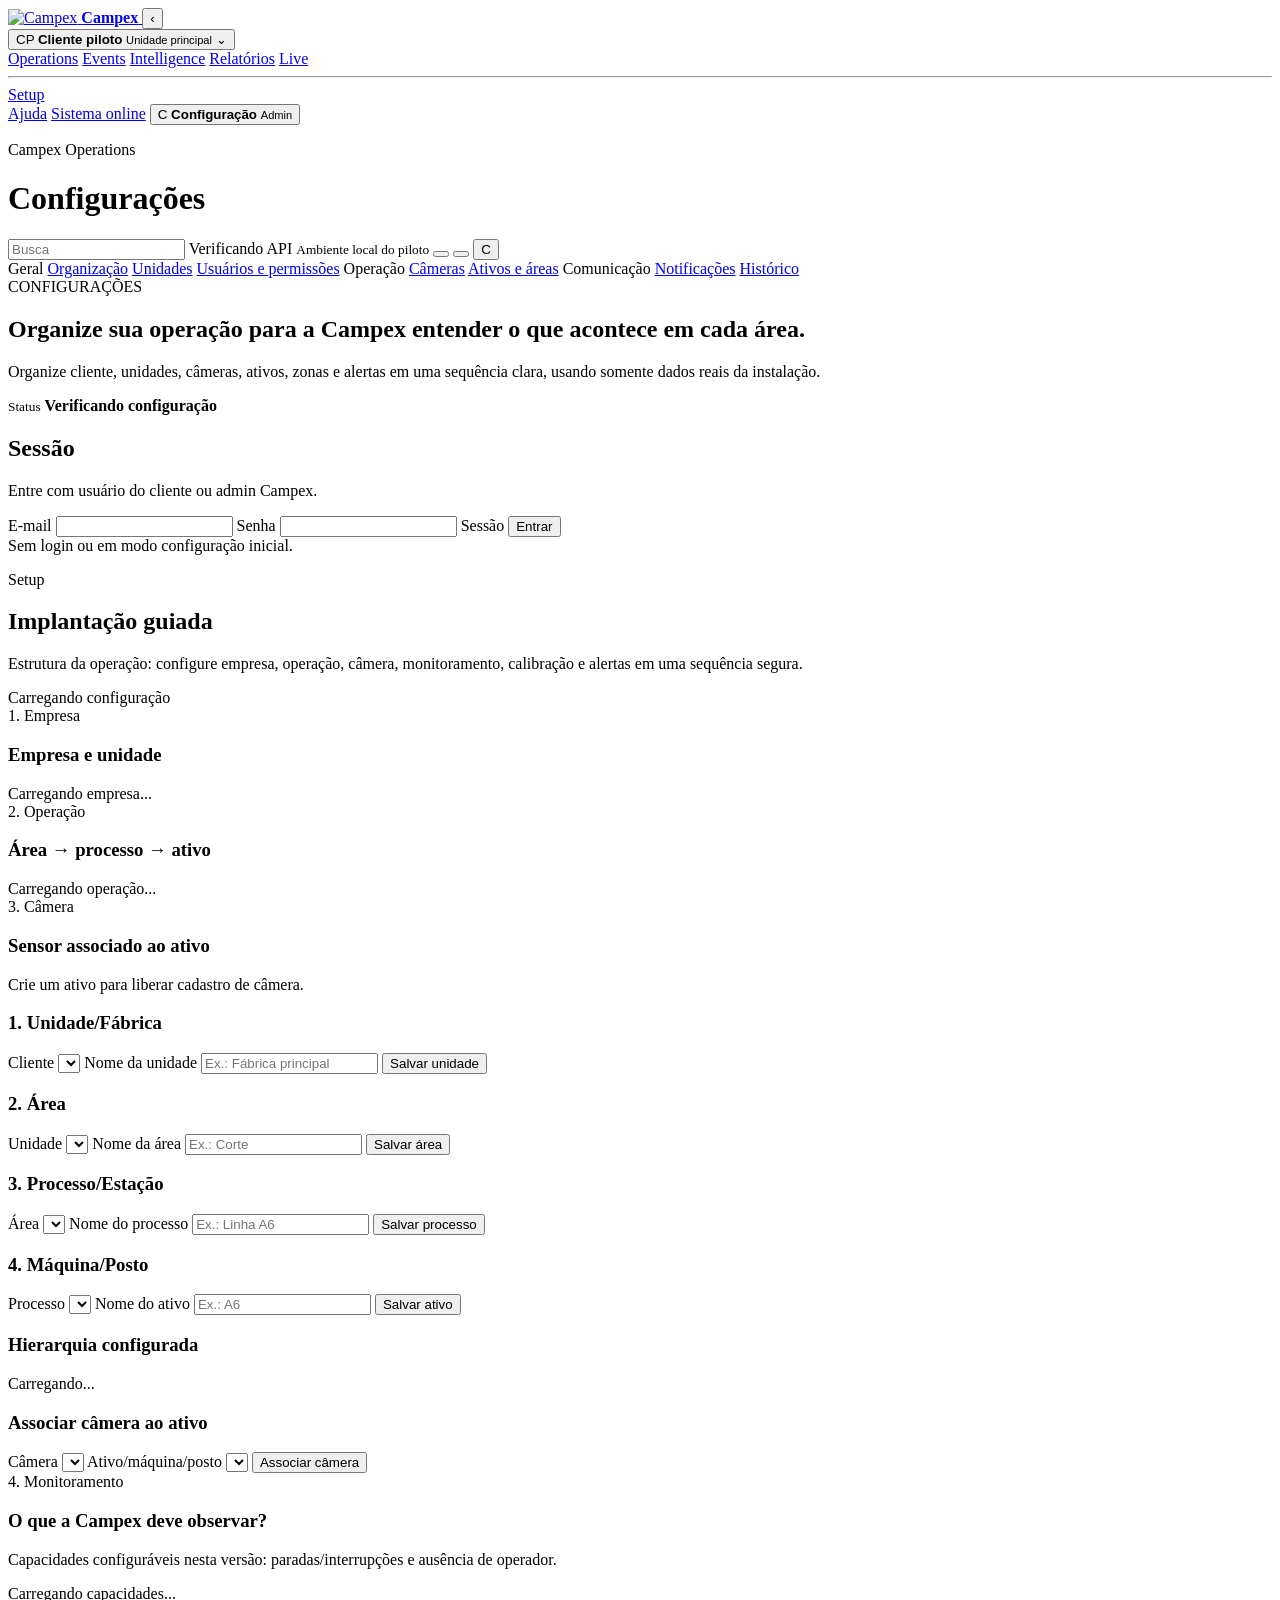
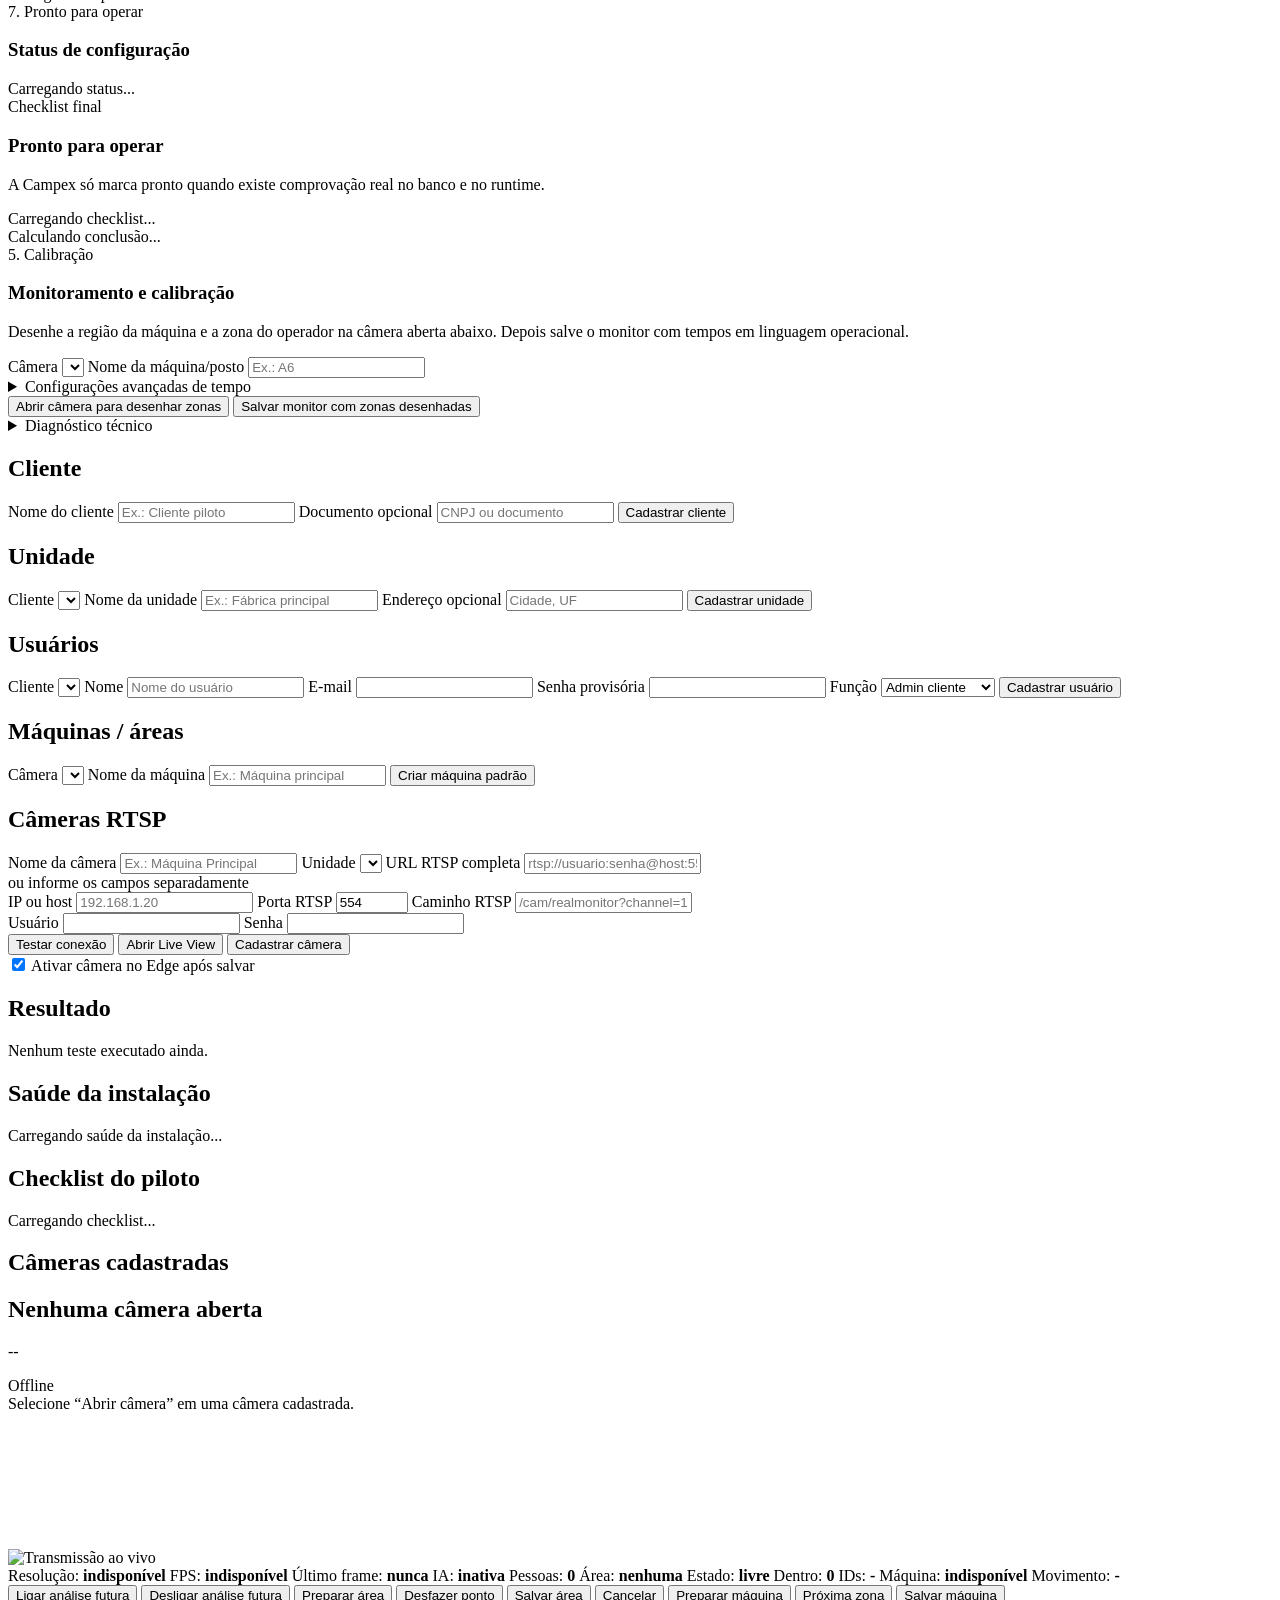
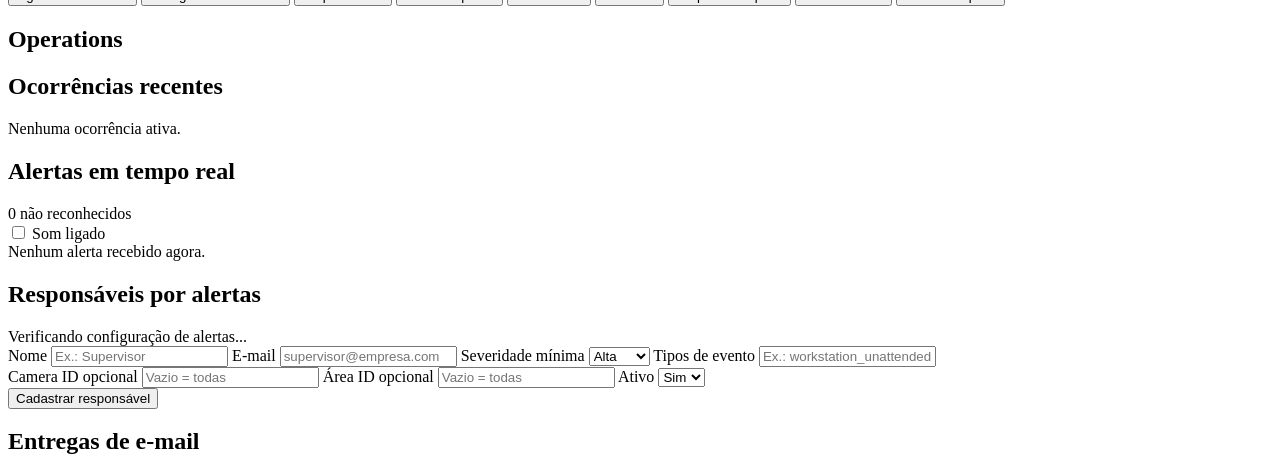
==== frontend/index.html @ 135fdf1e "feat: add automatic reports and complete v1 product shell" ====
<!doctype html>
<html lang="pt-BR">
  <head>
    <meta charset="utf-8" />
    <meta name="viewport" content="width=device-width, initial-scale=1" />
    <title>Campex MVP - Câmeras</title>
    <link rel="preconnect" href="https://fonts.googleapis.com" />
    <link rel="preconnect" href="https://fonts.gstatic.com" crossorigin />
    <link
      href="https://fonts.googleapis.com/css2?family=Inter:wght@400;500;600&display=swap"
      rel="stylesheet"
    />
    <link rel="stylesheet" href="/static/styles.css?v=campex-setup-tabs-20260817" />
  </head>
  <body class="campex-dashboard cx-setup-mode">
    <aside class="cx-sidebar">
      <div class="cx-sidebar-top">
        <a class="cx-logo" href="/operations-view" aria-label="Campex">
          <img src="/static/campex-logo-oficial.png" alt="Campex" />
          <strong>Campex</strong>
        </a>
        <button class="cx-collapse" type="button" aria-label="Recolher sidebar">‹</button>
      </div>
      <button class="cx-workspace-switcher" type="button" aria-label="Trocar workspace" title="Cliente piloto · Unidade principal">
        <span class="cx-workspace-initials">CP</span>
        <span class="cx-workspace-copy">
          <strong>Cliente piloto</strong>
          <small>Unidade principal</small>
        </span>
        <span class="cx-workspace-arrow">⌄</span>
      </button>
      <nav class="cx-nav cx-nav-grouped" aria-label="Navegação principal">
        <a href="/operations-view"><span class="cx-nav-icon" data-icon="operations"></span>Operations</a>
        <a href="/events"><span class="cx-nav-icon" data-icon="events"></span>Events</a>
        <a href="/insights"><span class="cx-nav-icon" data-icon="insights"></span>Intelligence</a>
        <a data-route="/reports" href="/reports"><span class="cx-nav-icon" data-icon="insights"></span>Relatórios</a>
        <a href="/live-grid"><span class="cx-nav-icon" data-icon="camera"></span>Live</a>
        <hr />
        <a class="active" aria-current="page" title="Setup" href="/settings/cameras"><span class="cx-nav-icon" data-icon="settings"></span>Setup</a>
      </nav>
      <div class="cx-account">
        <a href="/help" class="cx-footer-link"><span class="cx-nav-icon" data-icon="help"></span>Ajuda</a>
        <a href="/settings/cameras" class="cx-footer-link"><span class="cx-nav-icon" data-icon="status"></span>Sistema online</a>
        <button class="cx-profile-trigger" type="button">
          <span class="cx-avatar">C</span>
          <span>
            <strong class="cx-profile-name">Configuração</strong>
            <small class="cx-profile-role">Admin</small>
          </span>
        </button>
      </div>
    </aside>
    <main class="cx-main app-content">
      <header class="cx-header cx-topbar">
        <div>
          <p>Campex Operations</p>
          <h1>Configurações</h1>
        </div>
        <div class="cx-header-tools">
          <input class="cx-top-search" placeholder="Busca" />
          <span id="apiStatus" class="badge">Verificando API</span>
          <small>Ambiente local do piloto</small>
          <button class="cx-icon-button" type="button" aria-label="Ajuda"><span class="cx-nav-icon" data-icon="help"></span></button>
          <button class="cx-icon-button" type="button" aria-label="Notificações"><span class="cx-nav-icon" data-icon="alert"></span></button>
          <button class="cx-top-avatar" type="button" aria-label="Conta">C</button>
        </div>
      </header>

      <section class="cx-settings-layout">
        <aside class="cx-settings-menu">
          <span class="cx-settings-menu-label">Geral</span>
          <a href="#cliente" data-setup-nav="cliente">Organização</a>
          <a href="#unidades" data-setup-nav="unidades">Unidades</a>
          <a href="#usuarios" data-setup-nav="usuarios">Usuários e permissões</a>

          <span class="cx-settings-menu-label">Operação</span>
          <a href="#cameras" data-setup-nav="cameras">Câmeras</a>
          <a href="#maquinas" data-setup-nav="maquinas">Ativos e áreas</a>

          <span class="cx-settings-menu-label">Comunicação</span>
          <a href="#destinatarios" data-setup-nav="destinatarios">Notificações</a>
          <a href="#entregas" data-setup-nav="entregas">Histórico</a>
        </aside>

        <div class="cx-settings-content">
      <section class="cx-setup-hero">
        <div>
          <span>CONFIGURAÇÕES</span>
          <h2>Organize sua operação para a Campex entender o que acontece em cada área.</h2>
          <p>Organize cliente, unidades, câmeras, ativos, zonas e alertas em uma sequência clara, usando somente dados reais da instalação.</p>
        </div>
        <div class="cx-setup-hero-status">
          <small>Status</small>
          <strong id="setupHeroStatus">Verificando configuração</strong>
        </div>
      </section>
      <section id="login" class="panel" data-setup-section="cliente">
        <div id="loginHeader" class="header compact-header">
          <div>
            <h2>Sessão</h2>
            <p>Entre com usuário do cliente ou admin Campex.</p>
          </div>
        </div>

        <form id="loginForm" class="form compact-form" method="post" autocomplete="on">
          <div class="grid">
            <label>
              E-mail
              <input name="email" type="email" autocomplete="username" />
            </label>
            <label>
              Senha
              <input name="senha" type="password" autocomplete="current-password" />
            </label>
            <label>
              Sessão
              <button type="submit">Entrar</button>
            </label>
          </div>
          <div id="loginStatus" class="muted">Sem login ou em modo configuração inicial.</div>
        </form>

        <section id="firstRunPanel" class="compact-card" hidden>
          <h3>Primeira instalação da Campex</h3>
          <p class="muted">
            Use este fluxo somente no primeiro uso do computador Edge. Depois que o primeiro administrador for criado,
            esta etapa fica bloqueada automaticamente.
          </p>
          <form id="firstRunForm" class="form" method="post" action="/first-run/complete" autocomplete="off">
            <div class="grid">
              <label>
                Nome do administrador
                <input name="admin_nome" required placeholder="Ex.: Felipe" />
              </label>
              <label>
                E-mail do administrador
                <input name="admin_email" type="email" required autocomplete="username" />
              </label>
              <label>
                Senha
                <input name="admin_senha" type="password" required minlength="8" autocomplete="new-password" />
              </label>
            </div>
            <div class="grid">
              <label>
                Empresa
                <input name="empresa_nome" required placeholder="Ex.: Cliente Industrial" />
              </label>
              <label>
                Documento opcional
                <input name="empresa_documento" placeholder="CNPJ ou documento" />
              </label>
              <label>
                Unidade inicial
                <input name="unidade_nome" required placeholder="Ex.: Fábrica principal" />
              </label>
            </div>
            <div class="grid">
              <label>
                Localização opcional
                <input name="unidade_localizacao" placeholder="Cidade, UF" />
              </label>
              <label>
                Timezone
                <input name="timezone" value="America/Sao_Paulo" />
              </label>
            </div>
            <div class="actions">
              <button type="submit">Criar primeira instalação</button>
            </div>
            <div id="firstRunStatus" class="muted">Verificando disponibilidade do First Run...</div>
          </form>
        </section>
      </section>

        <section id="setup-operacao" class="setup-v0-panel" data-setup-section="maquinas">
          <div class="setup-v0-header">
            <div>
              <p class="eyebrow">Setup</p>
              <h2>Implantação guiada</h2>
              <p>Estrutura da operação: configure empresa, operação, câmera, monitoramento, calibração e alertas em uma sequência segura.</p>
            </div>
            <span id="setupSaveStatus" class="badge">Carregando configuração</span>
          </div>

          <div class="setup-journey">
            <article class="compact-card setup-stage">
              <span class="badge">1. Empresa</span>
              <h3>Empresa e unidade</h3>
              <div id="setupCompanySummary" class="compact-list">Carregando empresa...</div>
            </article>
            <article class="compact-card setup-stage">
              <span class="badge">2. Operação</span>
              <h3>Área → processo → ativo</h3>
              <div id="setupOperationSummary" class="compact-list">Carregando operação...</div>
            </article>
            <article class="compact-card setup-stage">
              <span class="badge">3. Câmera</span>
              <h3>Sensor associado ao ativo</h3>
              <div id="setupCameraGate" class="compact-list">Crie um ativo para liberar cadastro de câmera.</div>
            </article>
          </div>

          <div class="setup-v0-grid">
            <form id="setupUnitForm" class="form compact-card">
              <h3>1. Unidade/Fábrica</h3>
              <label>
                Cliente
                <select name="cliente_id" id="setupUnitClientSelect"></select>
              </label>
              <label>
                Nome da unidade
                <input name="nome" required placeholder="Ex.: Fábrica principal" />
              </label>
              <button type="submit">Salvar unidade</button>
            </form>

            <form id="setupAreaForm" class="form compact-card">
              <h3>2. Área</h3>
              <label>
                Unidade
                <select name="unidade_id" id="setupAreaUnitSelect" required></select>
              </label>
              <label>
                Nome da área
                <input name="nome" required placeholder="Ex.: Corte" />
              </label>
              <button type="submit">Salvar área</button>
            </form>

            <form id="setupProcessForm" class="form compact-card">
              <h3>3. Processo/Estação</h3>
              <label>
                Área
                <select name="area_id" id="setupProcessAreaSelect"></select>
              </label>
              <label>
                Nome do processo
                <input name="nome" required placeholder="Ex.: Linha A6" />
              </label>
              <button type="submit">Salvar processo</button>
            </form>

            <form id="setupAssetForm" class="form compact-card">
              <h3>4. Máquina/Posto</h3>
              <label>
                Processo
                <select name="process_id" id="setupAssetProcessSelect"></select>
              </label>
              <label>
                Nome do ativo
                <input name="nome" required placeholder="Ex.: A6" />
              </label>
              <button type="submit">Salvar ativo</button>
            </form>
          </div>

          <div class="settings-grid">
            <section class="compact-card">
              <h3>Hierarquia configurada</h3>
              <div id="setupHierarchy" class="compact-list">Carregando...</div>
            </section>

            <section class="compact-card">
              <h3>Associar câmera ao ativo</h3>
              <form id="setupCameraContextForm" class="form compact-form">
                <label>
                  Câmera
                  <select name="camera_id" id="setupContextCameraSelect" required></select>
                </label>
                <label>
                  Ativo/máquina/posto
                  <select name="asset_id" id="setupContextAssetSelect" required></select>
                </label>
                <button type="submit">Associar câmera</button>
              </form>
              <div id="setupCameraLinks" class="compact-list"></div>
            </section>
          </div>

          <div class="settings-grid">
            <section class="compact-card">
              <span class="badge">4. Monitoramento</span>
              <h3>O que a Campex deve observar?</h3>
              <p class="muted">Capacidades configuráveis nesta versão: paradas/interrupções e ausência de operador.</p>
              <div id="setupCapabilities" class="compact-list">Carregando capacidades...</div>
            </section>

            <section class="compact-card">
              <span class="badge">7. Pronto para operar</span>
              <h3>Status de configuração</h3>
              <div id="setupReadiness" class="compact-list">Carregando status...</div>
            </section>
          </div>

          <section class="compact-card">
            <span class="badge">Checklist final</span>
            <h3>Pronto para operar</h3>
            <p class="muted">A Campex só marca pronto quando existe comprovação real no banco e no runtime.</p>
            <div id="setupInstallChecklist" class="compact-list">Carregando checklist...</div>
            <div id="setupReadinessConclusion" class="result muted">Calculando conclusão...</div>
          </section>

          <section class="compact-card">
            <span class="badge">5. Calibração</span>
            <h3>Monitoramento e calibração</h3>
            <p class="muted">
              Desenhe a região da máquina e a zona do operador na câmera aberta abaixo. Depois salve o monitor com tempos em linguagem operacional.
            </p>
            <form id="setupMonitorForm" class="form">
              <div class="grid">
                <label>
                  Câmera
                  <select name="camera_id" id="setupMonitorCameraSelect" required></select>
                </label>
                <label>
                  Nome da máquina/posto
                  <input name="nome" required placeholder="Ex.: A6" />
                </label>
                <details class="setup-advanced">
                  <summary>Configurações avançadas de tempo</summary>
                  <label>
                    Considerar parada após
                    <input name="stop_seconds" type="number" min="1" value="30" />
                  </label>
                  <label>
                    Considere ausência após
                    <input name="operator_absence_seconds" type="number" min="1" value="300" />
                  </label>
                  <label>
                    Parada com operador após
                    <input name="stopped_with_operator_seconds" type="number" min="1" value="120" />
                  </label>
                </details>
              </div>
              <div class="actions">
                <button type="button" id="setupOpenCameraButton">Abrir câmera para desenhar zonas</button>
                <button type="submit">Salvar monitor com zonas desenhadas</button>
              </div>
            </form>
          </section>

          <details class="compact-card setup-advanced">
            <summary>Diagnóstico técnico</summary>
            <p class="muted">IDs, runtime, câmera, listas técnicas e saúde continuam disponíveis abaixo para suporte.</p>
          </details>
        </section>

        <div class="settings-grid cx-setup-section-grid">
          <div id="cliente" class="panel" data-setup-section="cliente">
            <h2>Cliente</h2>
            <form id="clientForm" class="form">
              <label>
                Nome do cliente
                <input name="nome" required placeholder="Ex.: Cliente piloto" />
              </label>
              <label>
                Documento opcional
                <input name="documento" placeholder="CNPJ ou documento" />
              </label>
              <button type="submit">Cadastrar cliente</button>
            </form>
            <div id="clientList" class="compact-list"></div>
          </div>
          <div id="unidades" class="panel" data-setup-section="unidades">
            <h2>Unidade</h2>
            <form id="unitForm" class="form">
              <label>
                Cliente
                <select name="cliente_id" id="unitClientSelect"></select>
              </label>
              <label>
                Nome da unidade
                <input name="nome" required placeholder="Ex.: Fábrica principal" />
              </label>
              <label>
                Endereço opcional
                <input name="localizacao" placeholder="Cidade, UF" />
              </label>
              <button type="submit">Cadastrar unidade</button>
            </form>
            <div id="unitList" class="compact-list"></div>
          </div>
        </div>

        <div class="settings-grid cx-setup-section-grid">
          <div id="usuarios" class="panel" data-setup-section="usuarios">
            <h2>Usuários</h2>
            <form id="userForm" class="form">
              <label>
                Cliente
                <select name="cliente_id" id="userClientSelect"></select>
              </label>
              <label>
                Nome
                <input name="nome" placeholder="Nome do usuário" />
              </label>
              <label>
                E-mail
                <input name="email" type="email" required />
              </label>
              <label>
                Senha provisória
                <input name="senha" type="password" required />
              </label>
              <label>
                Função
                <select name="role">
                  <option value="admin_cliente">Admin cliente</option>
                  <option value="operador">Operador</option>
                  <option value="visualizador">Visualizador</option>
                  <option value="admin_campex">Admin Campex</option>
                </select>
              </label>
              <button type="submit">Cadastrar usuário</button>
            </form>
            <div id="userList" class="compact-list"></div>
          </div>
          <div id="maquinas" class="panel" data-setup-section="maquinas">
            <h2>Máquinas / áreas</h2>
            <form id="machineConfigForm" class="form">
              <label>
                Câmera
                <select name="camera_id" id="machineCameraSelect"></select>
              </label>
              <label>
                Nome da máquina
                <input name="nome" required placeholder="Ex.: Máquina principal" />
              </label>
              <button type="submit">Criar máquina padrão</button>
            </form>
            <div id="machineConfigList" class="compact-list"></div>
          </div>
        </div>

        <section id="cameras" class="panel cx-setup-camera-form-panel" data-setup-section="cameras">
        <h2>Câmeras RTSP</h2>
        <form id="cameraForm" class="form">
          <label>
            Nome da câmera
            <input name="nome" required placeholder="Ex.: Máquina Principal" />
          </label>
          <label>
            Unidade
            <select name="unidade_id" id="cameraUnitSelect"></select>
          </label>

          <label>
            URL RTSP completa
            <input name="rtsp_url" placeholder="rtsp://usuario:senha@host:554/caminho" />
          </label>

          <div class="separator">ou informe os campos separadamente</div>

          <div class="grid">
            <label>
              IP ou host
              <input name="host" placeholder="192.168.1.20" />
            </label>
            <label>
              Porta RTSP
              <input name="porta_rtsp" type="number" min="1" max="65535" value="554" />
            </label>
            <label>
              Caminho RTSP
              <input name="caminho_rtsp" placeholder="/cam/realmonitor?channel=1&subtype=0" />
            </label>
          </div>

          <div class="grid">
            <label>
              Usuário
              <input name="usuario" autocomplete="username" />
            </label>
            <label>
              Senha
              <input name="senha" type="password" autocomplete="current-password" />
            </label>
          </div>

          <div class="actions">
            <button type="button" id="testButton">Testar conexão</button>
            <button type="button" id="liveViewButton">Abrir Live View</button>
            <button type="submit">Cadastrar câmera</button>
          </div>
          <label class="sound-toggle">
            <input name="ativa" type="checkbox" checked />
            Ativar câmera no Edge após salvar
          </label>
        </form>
        </section>

      <section class="panel cx-setup-result-panel" data-setup-section="cameras">
        <h2>Resultado</h2>
        <div id="result" class="result muted">Nenhum teste executado ainda.</div>
      </section>

      <section class="panel cx-setup-health-panel" data-setup-section="entregas">
        <h2>Saúde da instalação</h2>
        <div id="systemHealth" class="result muted">Carregando saúde da instalação...</div>
        <h2>Checklist do piloto</h2>
        <div id="pilotChecklist" class="result muted">Carregando checklist...</div>
      </section>

      <section class="panel cx-setup-camera-list-panel" data-setup-section="cameras">
        <h2>Câmeras cadastradas</h2>
        <div id="cameraList" class="camera-list"></div>
      </section>

      <section class="panel viewer cx-setup-viewer-panel" data-setup-section="cameras">
        <div class="viewer-header">
          <div>
            <h2 id="viewerTitle">Nenhuma câmera aberta</h2>
            <p id="viewerClock" class="muted">--</p>
          </div>
          <span id="viewerStatus" class="badge offline">Offline</span>
        </div>
        <div id="viewerStage" class="viewer-stage">
          <div id="viewerMessage">Selecione “Abrir câmera” em uma câmera cadastrada.</div>
          <img id="liveImage" alt="Transmissão ao vivo" />
          <canvas id="areaCanvas"></canvas>
        </div>
        <div class="viewer-meta">
          <span>Resolução: <strong id="viewerResolution">indisponível</strong></span>
          <span>FPS: <strong id="viewerFps">indisponível</strong></span>
          <span>Último frame: <strong id="viewerLastFrame">nunca</strong></span>
          <span>IA: <strong id="viewerAiStatus">inativa</strong></span>
          <span>Pessoas: <strong id="viewerPeopleCount">0</strong></span>
          <span>Área: <strong id="viewerAreaName">nenhuma</strong></span>
          <span>Estado: <strong id="viewerAreaState">livre</strong></span>
          <span>Dentro: <strong id="viewerAreaPeople">0</strong></span>
          <span>IDs: <strong id="viewerAreaIds">-</strong></span>
          <span>Máquina: <strong id="viewerMachineState">indisponível</strong></span>
          <span>Movimento: <strong id="viewerMachineMotion">-</strong></span>
        </div>
        <div class="actions viewer-actions">
          <button type="button" id="startAnalysisButton">Ligar análise futura</button>
          <button type="button" id="stopAnalysisButton">Desligar análise futura</button>
          <button type="button" id="createAreaButton">Preparar área</button>
          <button type="button" id="undoAreaPointButton">Desfazer ponto</button>
          <button type="button" id="saveAreaButton">Salvar área</button>
          <button type="button" id="cancelAreaButton">Cancelar</button>
          <button type="button" id="createMachineButton">Preparar máquina</button>
          <button type="button" id="nextMachineZoneButton">Próxima zona</button>
          <button type="button" id="saveMachineButton">Salvar máquina</button>
        </div>
        <div id="areaList" class="area-list"></div>
        <div id="machineList" class="area-list"></div>
      </section>

      <section class="panel cx-setup-operations-panel" data-setup-section="entregas">
        <h2>Operations</h2>
        <div id="operationsList" class="event-list"></div>
      </section>

      <section class="panel cx-setup-events-panel" data-setup-section="entregas">
        <h2>Ocorrências recentes</h2>
        <div id="activeIncident" class="incident-active muted">Nenhuma ocorrência ativa.</div>
        <div id="eventList" class="event-list"></div>
      </section>

      <section class="panel cx-setup-realtime-panel" data-setup-section="entregas">
        <div class="alert-header">
          <h2>Alertas em tempo real</h2>
          <span id="unackedCount" class="badge offline">0 não reconhecidos</span>
        </div>
        <label class="sound-toggle">
          <input id="soundToggle" type="checkbox" />
          Som ligado
        </label>
        <div id="liveAlertList" class="alert-list">
          <div class="muted">Nenhum alerta recebido agora.</div>
        </div>
      </section>

      <section id="destinatarios" class="panel cx-setup-recipients-panel" data-setup-section="destinatarios">
        <h2>Responsáveis por alertas</h2>
        <div id="alertSetupStatus" class="result muted">Verificando configuração de alertas...</div>
        <form id="recipientForm" class="form">
          <div class="grid">
            <label>
              Nome
              <input name="nome" required placeholder="Ex.: Supervisor" />
            </label>
            <label>
              E-mail
              <input name="email" type="email" required placeholder="supervisor@empresa.com" />
            </label>
            <label>
              Severidade mínima
              <select name="severidade_minima">
                <option value="low">Baixa</option>
                <option value="medium">Média</option>
                <option value="high" selected>Alta</option>
                <option value="critical">Crítica</option>
              </select>
            </label>
            <label>
              Tipos de evento
              <input name="event_types" placeholder="Ex.: workstation_unattended, restricted_zone_occupied" />
            </label>
          </div>
          <div class="grid">
            <label>
              Camera ID opcional
              <input name="camera_id" placeholder="Vazio = todas" />
            </label>
            <label>
              Área ID opcional
              <input name="area_id" placeholder="Vazio = todas" />
            </label>
            <label>
              Ativo
              <select name="ativo">
                <option value="true" selected>Sim</option>
                <option value="false">Não</option>
              </select>
            </label>
          </div>
          <div class="actions">
            <button type="submit">Cadastrar responsável</button>
          </div>
        </form>
        <div id="recipientList" class="recipient-list"></div>
      </section>

      <section id="entregas" class="panel cx-setup-deliveries-panel" data-setup-section="entregas">
        <h2>Entregas de e-mail</h2>
        <div id="deliveryList" class="delivery-list"></div>
      </section>
        </div>
      </section>
    </main>
    <script src="/static/shell.js?v=campex-setup-tabs-20260817"></script>
    <script src="/static/app.js?v=campex-setup-tabs-20260817"></script>
  </body>
</html>
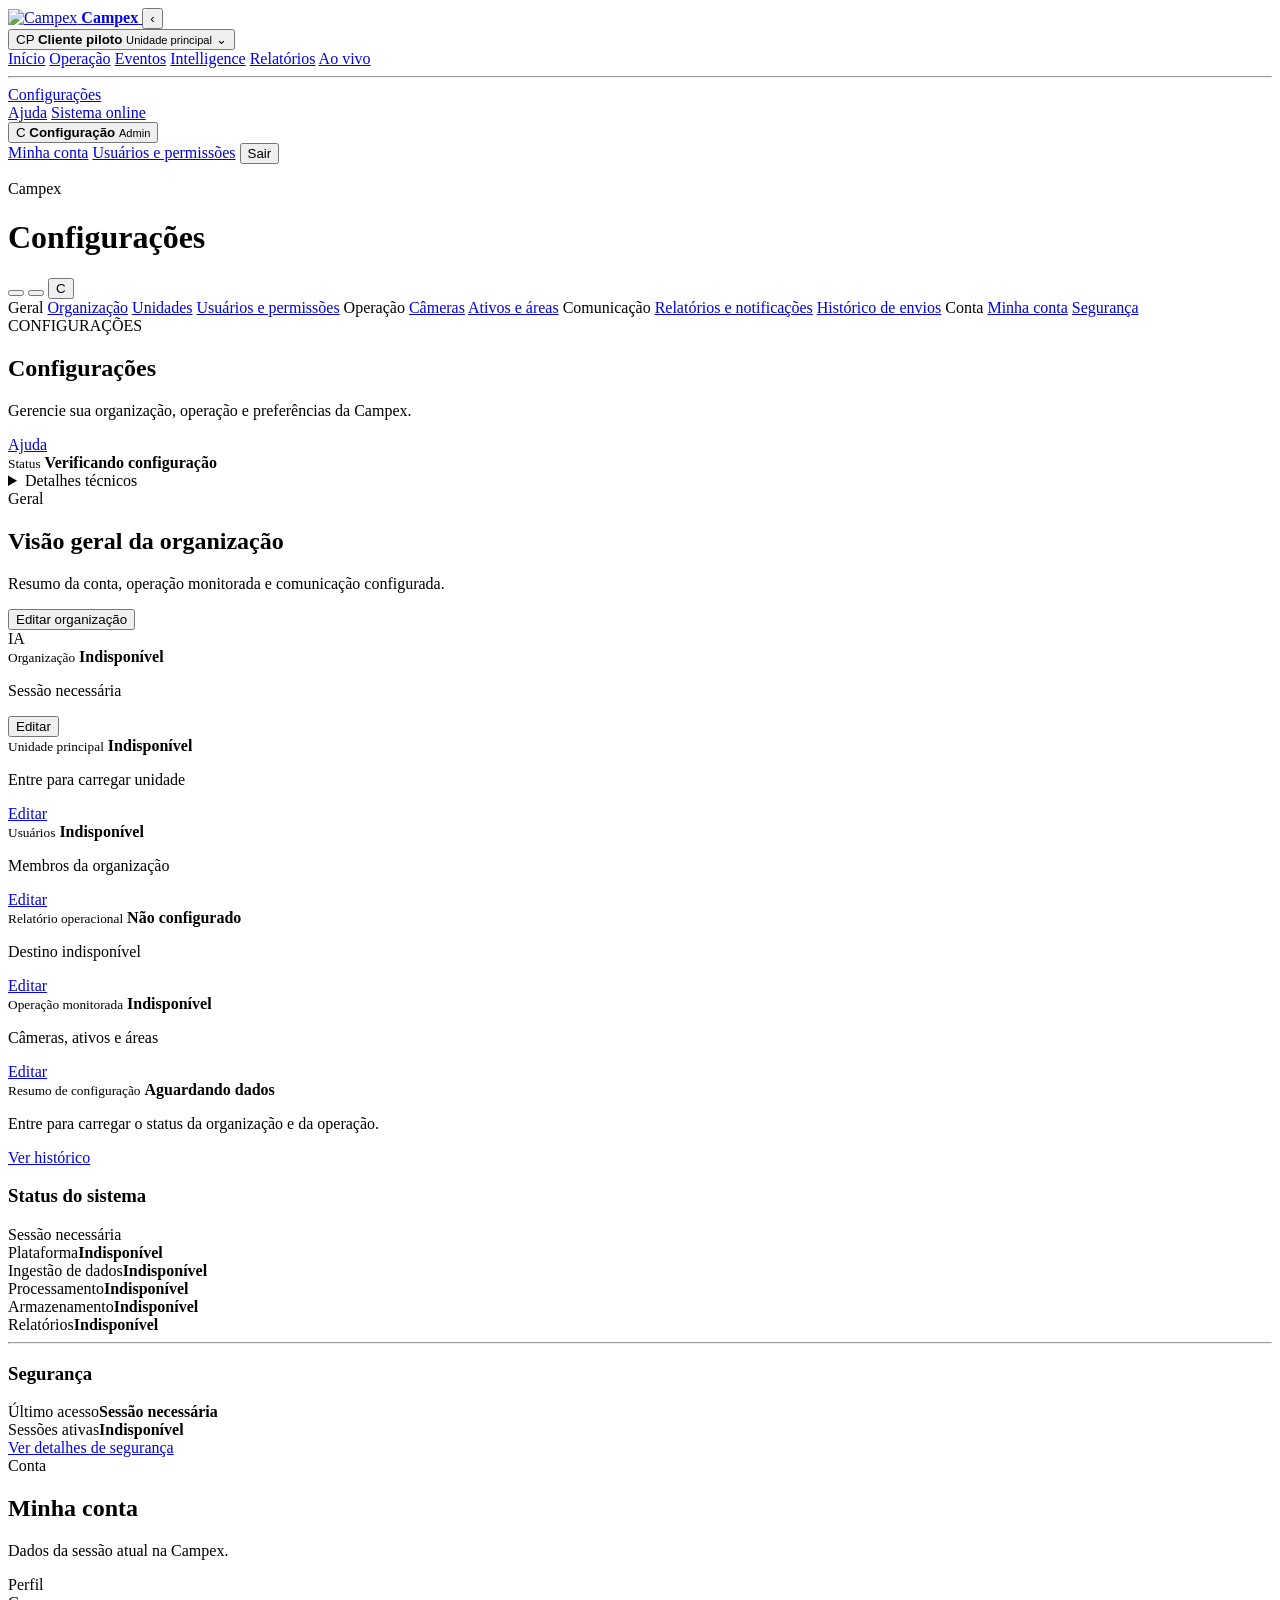
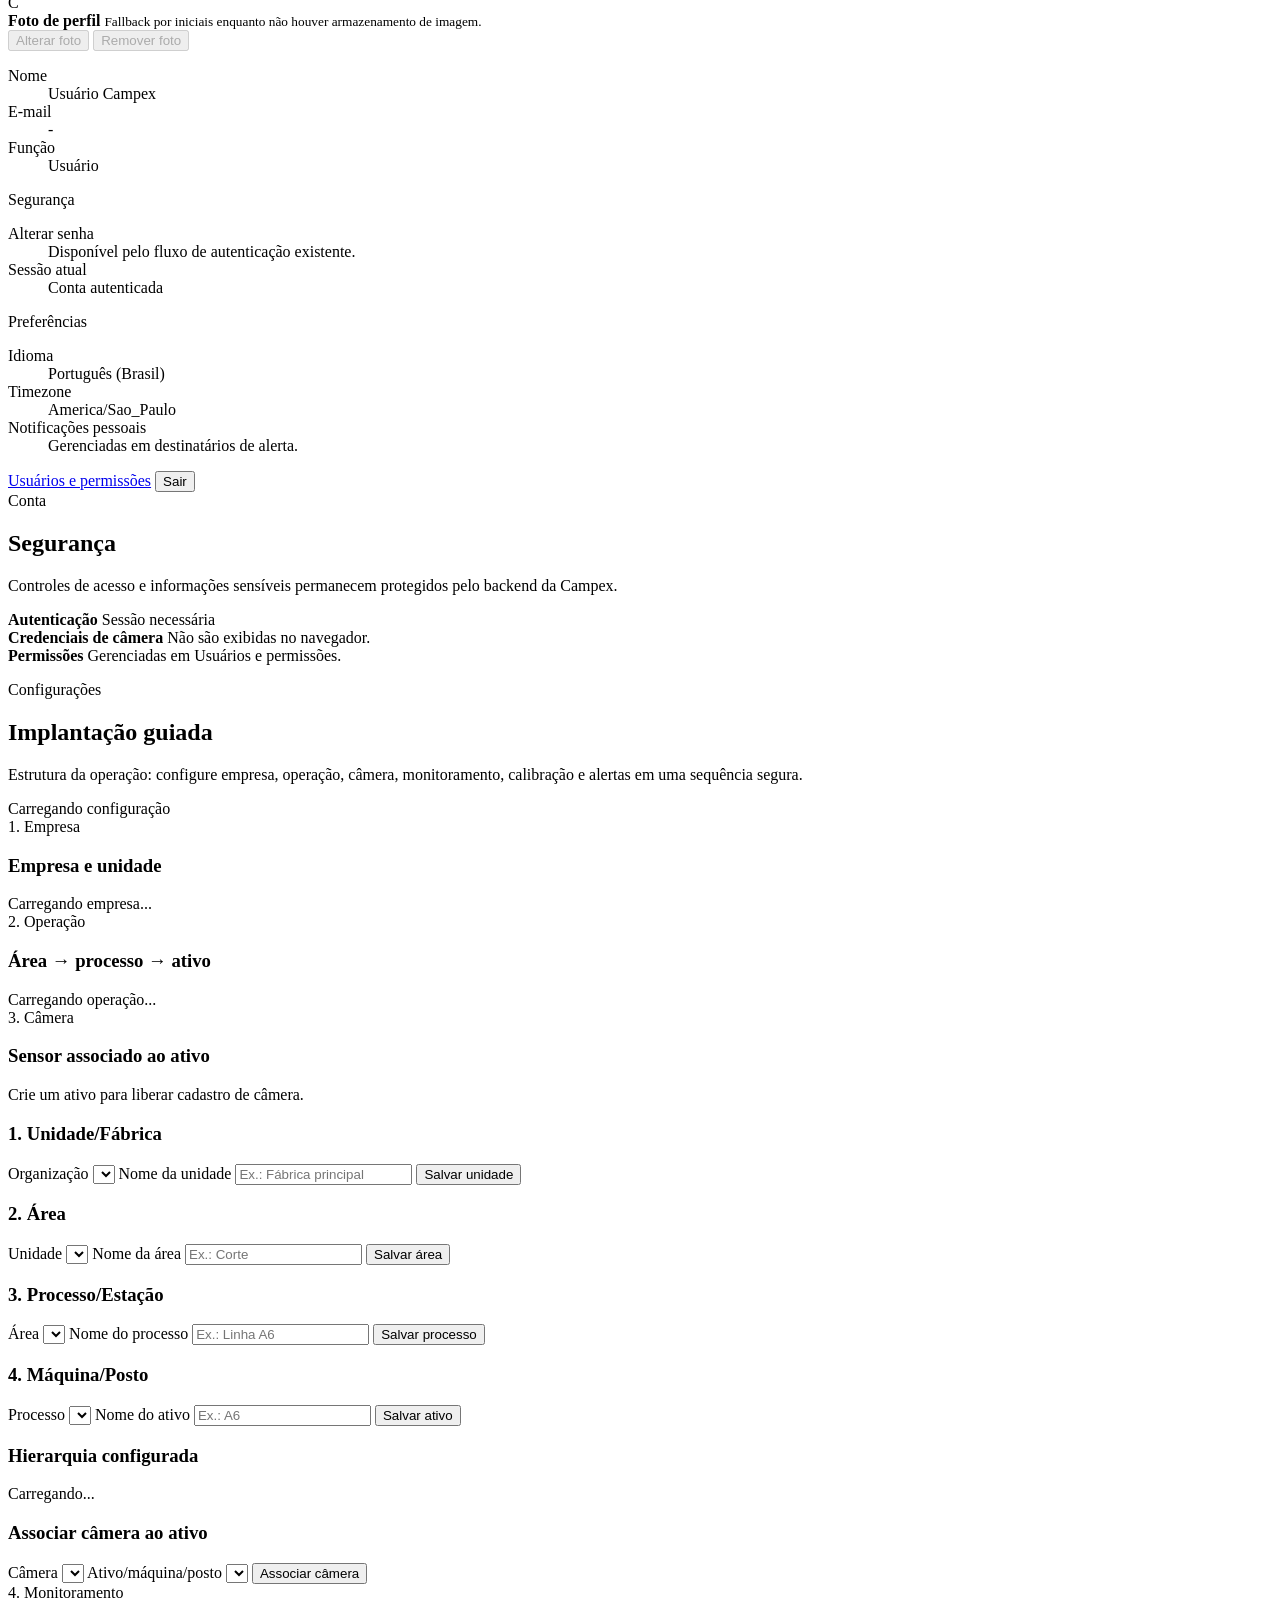
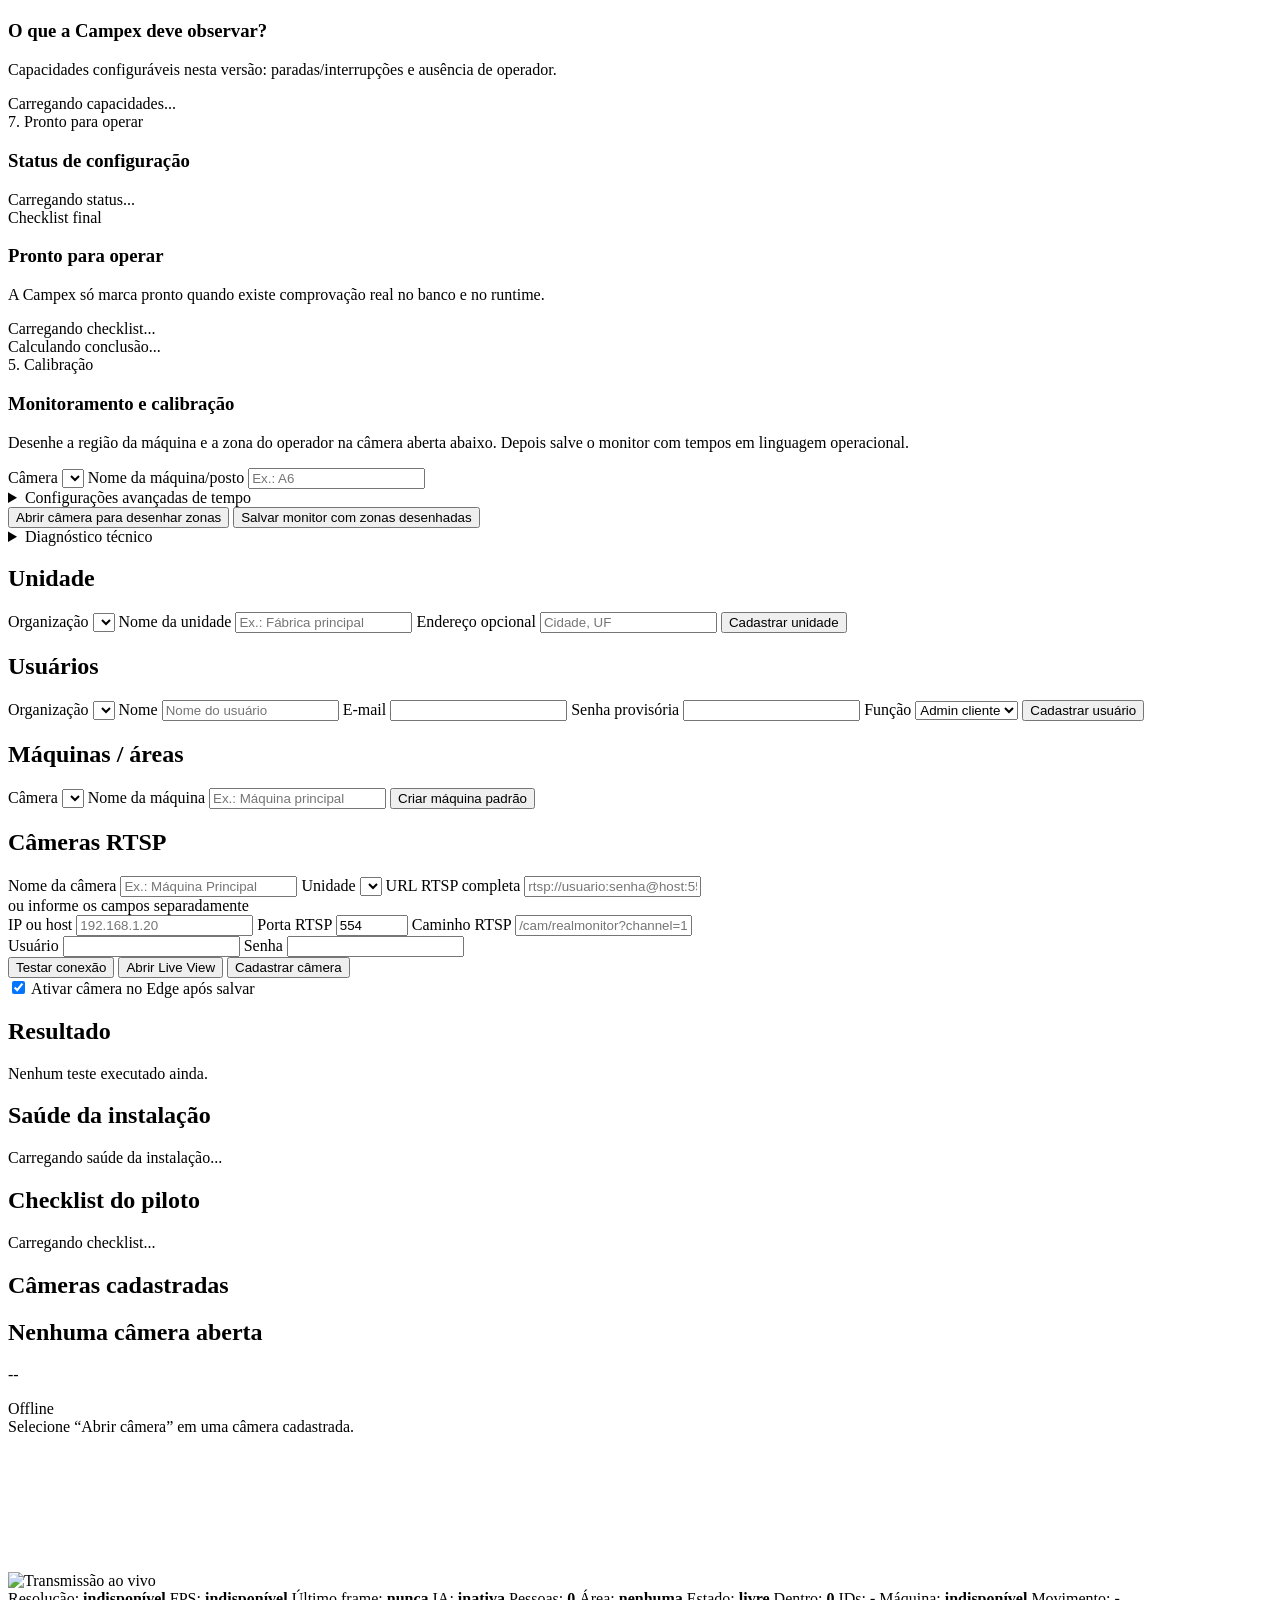
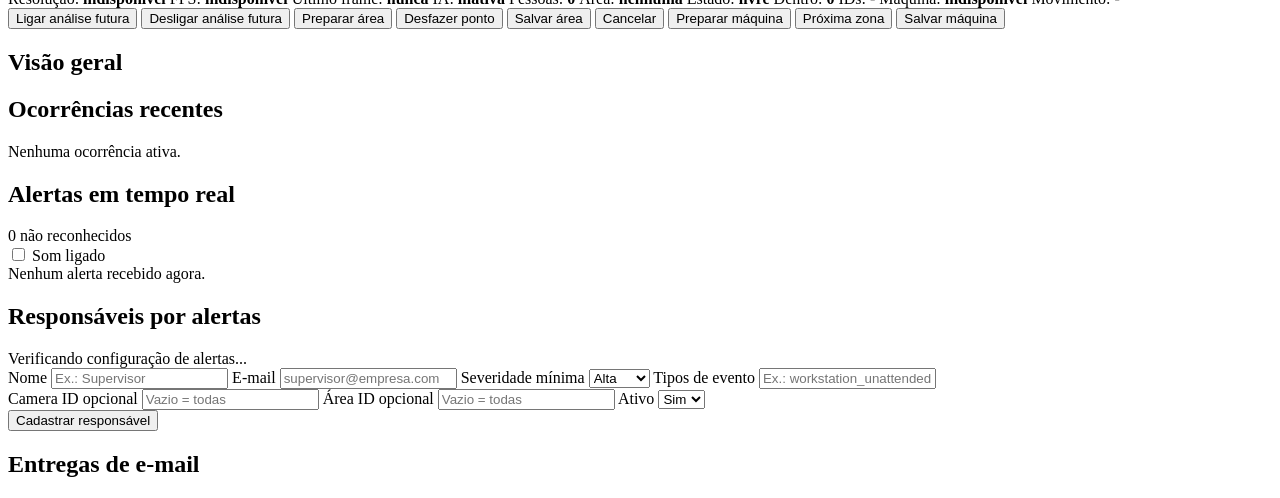
==== commit a2fe3e0d: "Finalize Campex enterprise edge pilot" ====
--- a/frontend/index.html
+++ b/frontend/index.html
@@ -10,7 +10,7 @@
       href="https://fonts.googleapis.com/css2?family=Inter:wght@400;500;600&display=swap"
       rel="stylesheet"
     />
-    <link rel="stylesheet" href="/static/styles.css?v=campex-setup-tabs-20260817" />
+    <link rel="stylesheet" href="/static/styles.css?v=campex-settings-v1-20260821" />
   </head>
   <body class="campex-dashboard cx-setup-mode">
     <aside class="cx-sidebar">
@@ -30,36 +30,42 @@
         <span class="cx-workspace-arrow">⌄</span>
       </button>
       <nav class="cx-nav cx-nav-grouped" aria-label="Navegação principal">
-        <a href="/operations-view"><span class="cx-nav-icon" data-icon="operations"></span>Operations</a>
-        <a href="/events"><span class="cx-nav-icon" data-icon="events"></span>Events</a>
+        <a href="/operations-view?view=home"><span class="cx-nav-icon" data-icon="home"></span>Início</a>
+        <a href="/operations-view"><span class="cx-nav-icon" data-icon="operations"></span>Operação</a>
+        <a href="/events"><span class="cx-nav-icon" data-icon="events"></span>Eventos</a>
         <a href="/insights"><span class="cx-nav-icon" data-icon="insights"></span>Intelligence</a>
-        <a data-route="/reports" href="/reports"><span class="cx-nav-icon" data-icon="insights"></span>Relatórios</a>
-        <a href="/live-grid"><span class="cx-nav-icon" data-icon="camera"></span>Live</a>
+        <a data-route="/reports" href="/reports"><span class="cx-nav-icon" data-icon="reports"></span>Relatórios</a>
+        <a href="/live-grid"><span class="cx-nav-icon" data-icon="camera"></span>Ao vivo</a>
         <hr />
-        <a class="active" aria-current="page" title="Setup" href="/settings/cameras"><span class="cx-nav-icon" data-icon="settings"></span>Setup</a>
+        <a class="active" aria-current="page" title="Configurações" href="/settings/cameras"><span class="cx-nav-icon" data-icon="settings"></span>Configurações</a>
       </nav>
       <div class="cx-account">
         <a href="/help" class="cx-footer-link"><span class="cx-nav-icon" data-icon="help"></span>Ajuda</a>
         <a href="/settings/cameras" class="cx-footer-link"><span class="cx-nav-icon" data-icon="status"></span>Sistema online</a>
-        <button class="cx-profile-trigger" type="button">
-          <span class="cx-avatar">C</span>
-          <span>
-            <strong class="cx-profile-name">Configuração</strong>
-            <small class="cx-profile-role">Admin</small>
-          </span>
-        </button>
+        <div class="cx-profile-menu-wrap">
+          <button class="cx-profile-trigger" type="button" aria-haspopup="true">
+            <span class="cx-avatar">C</span>
+            <span>
+              <strong class="cx-profile-name">Configuração</strong>
+              <small class="cx-profile-role">Admin</small>
+            </span>
+          </button>
+          <div class="cx-profile-menu" role="menu">
+            <a href="#minha-conta" role="menuitem">Minha conta</a>
+            <a href="#usuarios" role="menuitem">Usuários e permissões</a>
+            <button id="sidebarLogoutButton" type="button" role="menuitem">Sair</button>
+          </div>
+        </div>
       </div>
     </aside>
     <main class="cx-main app-content">
       <header class="cx-header cx-topbar">
         <div>
-          <p>Campex Operations</p>
+          <p>Campex</p>
           <h1>Configurações</h1>
         </div>
         <div class="cx-header-tools">
-          <input class="cx-top-search" placeholder="Busca" />
-          <span id="apiStatus" class="badge">Verificando API</span>
-          <small>Ambiente local do piloto</small>
+          <input class="cx-top-search" placeholder="Busca" hidden />
           <button class="cx-icon-button" type="button" aria-label="Ajuda"><span class="cx-nav-icon" data-icon="help"></span></button>
           <button class="cx-icon-button" type="button" aria-label="Notificações"><span class="cx-nav-icon" data-icon="alert"></span></button>
           <button class="cx-top-avatar" type="button" aria-label="Conta">C</button>
@@ -78,47 +84,194 @@
           <a href="#maquinas" data-setup-nav="maquinas">Ativos e áreas</a>
 
           <span class="cx-settings-menu-label">Comunicação</span>
-          <a href="#destinatarios" data-setup-nav="destinatarios">Notificações</a>
-          <a href="#entregas" data-setup-nav="entregas">Histórico</a>
+          <a href="#destinatarios" data-setup-nav="destinatarios">Relatórios e notificações</a>
+          <a href="#entregas" data-setup-nav="entregas">Histórico de envios</a>
+
+          <span class="cx-settings-menu-label">Conta</span>
+          <a href="#minha-conta" data-setup-nav="minha-conta">Minha conta</a>
+          <a href="#seguranca" data-setup-nav="seguranca">Segurança</a>
         </aside>
 
         <div class="cx-settings-content">
       <section class="cx-setup-hero">
         <div>
           <span>CONFIGURAÇÕES</span>
-          <h2>Organize sua operação para a Campex entender o que acontece em cada área.</h2>
-          <p>Organize cliente, unidades, câmeras, ativos, zonas e alertas em uma sequência clara, usando somente dados reais da instalação.</p>
-        </div>
+          <h2>Configurações</h2>
+          <p>Gerencie sua organização, operação e preferências da Campex.</p>
+        </div>
+        <a class="cx-setup-help-button" href="/help">Ajuda</a>
         <div class="cx-setup-hero-status">
           <small>Status</small>
           <strong id="setupHeroStatus">Verificando configuração</strong>
-        </div>
-      </section>
-      <section id="login" class="panel" data-setup-section="cliente">
-        <div id="loginHeader" class="header compact-header">
+          <details class="cx-setup-technical-status">
+            <summary>Detalhes técnicos</summary>
+            <span id="apiStatus" class="badge">Verificando API</span>
+            <small>Ambiente local do piloto</small>
+          </details>
+        </div>
+      </section>
+      <section id="setupOverview" class="cx-settings-overview" data-setup-section="cliente">
+        <div class="cx-settings-section-head">
           <div>
-            <h2>Sessão</h2>
-            <p>Entre com usuário do cliente ou admin Campex.</p>
-          </div>
-        </div>
-
-        <form id="loginForm" class="form compact-form" method="post" autocomplete="on">
-          <div class="grid">
-            <label>
-              E-mail
-              <input name="email" type="email" autocomplete="username" />
-            </label>
-            <label>
-              Senha
-              <input name="senha" type="password" autocomplete="current-password" />
-            </label>
-            <label>
-              Sessão
-              <button type="submit">Entrar</button>
-            </label>
-          </div>
-          <div id="loginStatus" class="muted">Sem login ou em modo configuração inicial.</div>
+            <span>Geral</span>
+            <h2>Visão geral da organização</h2>
+            <p>Resumo da conta, operação monitorada e comunicação configurada.</p>
+          </div>
+          <button class="cx-secondary-link" type="button" data-open-organization-editor>Editar organização</button>
+        </div>
+
+        <div class="cx-settings-overview-grid">
+          <div class="cx-settings-summary-grid">
+            <article class="cx-settings-summary-card is-wide">
+              <span class="cx-summary-icon cx-org-logo" data-tone="blue" aria-hidden="true">IA</span>
+              <div>
+                <small>Organização</small>
+                <strong id="settingsOrgName">Indisponível</strong>
+                <p><span id="settingsOrgStatus" class="cx-setup-pill neutral">Sessão necessária</span></p>
+              </div>
+              <button type="button" data-open-organization-editor aria-label="Editar organização">Editar</button>
+            </article>
+
+            <article class="cx-settings-summary-card">
+              <span class="cx-summary-icon" data-tone="purple"><span class="cx-nav-icon" data-icon="overview"></span></span>
+              <div>
+                <small>Unidade principal</small>
+                <strong id="settingsUnitName">Indisponível</strong>
+                <p id="settingsUnitMeta">Entre para carregar unidade</p>
+              </div>
+              <a href="#unidades" aria-label="Editar unidades">Editar</a>
+            </article>
+
+            <article class="cx-settings-summary-card">
+              <span class="cx-summary-icon" data-tone="blue"><span class="cx-nav-icon" data-icon="users"></span></span>
+              <div>
+                <small>Usuários</small>
+                <strong id="settingsUsersCount">Indisponível</strong>
+                <p id="settingsUsersMeta">Membros da organização</p>
+              </div>
+              <a href="#usuarios" aria-label="Editar usuários">Editar</a>
+            </article>
+
+            <article class="cx-settings-summary-card">
+              <span class="cx-summary-icon" data-tone="green"><span class="cx-nav-icon" data-icon="reports"></span></span>
+              <div>
+                <small>Relatório operacional</small>
+                <strong id="settingsReportSchedule">Não configurado</strong>
+                <p id="settingsReportRecipient">Destino indisponível</p>
+              </div>
+              <a href="#destinatarios" aria-label="Editar relatórios e notificações">Editar</a>
+            </article>
+
+            <article class="cx-settings-summary-card">
+              <span class="cx-summary-icon" data-tone="amber"><span class="cx-nav-icon" data-icon="camera"></span></span>
+              <div>
+                <small>Operação monitorada</small>
+                <strong id="settingsOperationCount">Indisponível</strong>
+                <p id="settingsOperationMeta">Câmeras, ativos e áreas</p>
+              </div>
+              <a href="#maquinas" aria-label="Editar operação monitorada">Editar</a>
+            </article>
+
+            <article class="cx-settings-activity-card">
+              <div>
+                <small>Resumo de configuração</small>
+                <strong id="settingsReadinessTitle">Aguardando dados</strong>
+                <p id="settingsReadinessText">Entre para carregar o status da organização e da operação.</p>
+              </div>
+              <a id="settingsReadinessAction" href="#entregas">Ver histórico</a>
+            </article>
+          </div>
+
+          <aside class="cx-settings-status-card">
+            <h3>Status do sistema</h3>
+            <span id="settingsSystemBadge" class="cx-setup-pill neutral">Sessão necessária</span>
+            <div class="cx-settings-status-list">
+              <div><span>Plataforma</span><strong id="settingsPlatformStatus">Indisponível</strong></div>
+              <div><span>Ingestão de dados</span><strong id="settingsDataStatus">Indisponível</strong></div>
+              <div><span>Processamento</span><strong id="settingsProcessingStatus">Indisponível</strong></div>
+              <div><span>Armazenamento</span><strong id="settingsStorageStatus">Indisponível</strong></div>
+              <div><span>Relatórios</span><strong id="settingsReportsStatus">Indisponível</strong></div>
+            </div>
+            <hr />
+            <h3>Segurança</h3>
+            <div class="cx-settings-status-list">
+              <div><span>Último acesso</span><strong id="settingsLastAccess">Sessão necessária</strong></div>
+              <div><span>Sessões ativas</span><strong id="settingsActiveSessions">Indisponível</strong></div>
+            </div>
+            <a class="cx-settings-status-link" href="#seguranca">Ver detalhes de segurança</a>
+          </aside>
+        </div>
+      </section>
+      <section id="login" class="panel cx-auth-panel" data-setup-section="cliente" hidden>
+        <div id="loginHeader" class="cx-auth-heading">
+          <span>Conta</span>
+          <h2>Entrar na Campex</h2>
+          <p>Acesse sua organização e operação.</p>
+        </div>
+
+        <form id="loginForm" class="form cx-login-form" method="post" autocomplete="on">
+          <label>
+            E-mail
+            <input name="email" type="email" autocomplete="username" />
+          </label>
+          <label>
+            Senha
+            <span class="cx-password-field">
+              <input id="loginPasswordInput" name="senha" type="password" autocomplete="current-password" />
+              <button id="loginPasswordToggle" type="button" aria-label="Mostrar senha" aria-pressed="false">
+                <span aria-hidden="true">👁</span>
+              </button>
+            </span>
+          </label>
+          <button class="cx-auth-submit" type="submit">Entrar</button>
+          <div class="cx-auth-divider"><span>ou</span></div>
+          <a id="googleOAuthButton" class="cx-oauth-button" href="/auth/oauth/google/start?next=/settings/cameras">
+            <span class="cx-google-mark" aria-hidden="true">G</span>
+            Continuar com Google
+          </a>
+          <div id="loginStatus" class="cx-login-status" role="status">Entre para acessar as configurações da operação.</div>
+          <button id="showSignupButton" class="cx-auth-link" type="button">Criar conta</button>
         </form>
+
+        <form id="signupForm" class="form cx-login-form" method="post" autocomplete="on" hidden>
+          <div class="cx-auth-heading compact">
+            <span>Nova organização</span>
+            <h2>Criar conta</h2>
+            <p>Crie sua empresa na Campex e comece a configuração.</p>
+          </div>
+          <label>
+            Nome
+            <input name="nome" required autocomplete="name" />
+          </label>
+          <label>
+            E-mail
+            <input name="email" type="email" required autocomplete="username" />
+          </label>
+          <label>
+            Senha
+            <input name="senha" type="password" required minlength="8" autocomplete="new-password" />
+          </label>
+          <label>
+            Nome da empresa
+            <input name="empresa_nome" required autocomplete="organization" />
+          </label>
+          <button class="cx-auth-submit" type="submit">Criar conta</button>
+          <div id="signupStatus" class="cx-login-status" role="status"></div>
+          <button id="showLoginButton" class="cx-auth-link" type="button">Já tenho uma conta</button>
+        </form>
+
+        <div id="connectedAccountPanel" class="cx-connected-account" hidden>
+          <div>
+            <span>Conta conectada</span>
+            <strong id="connectedAccountName">Usuário Campex</strong>
+            <small id="connectedAccountEmail">-</small>
+            <small id="connectedAccountRole">Usuário</small>
+          </div>
+          <div class="cx-connected-actions">
+            <a href="#usuarios">Gerenciar conta</a>
+            <button id="logoutButton" type="button">Sair</button>
+          </div>
+        </div>
 
         <section id="firstRunPanel" class="compact-card" hidden>
           <h3>Primeira instalação da Campex</h3>
@@ -173,10 +326,108 @@
         </section>
       </section>
 
+      <section id="minha-conta" class="panel cx-account-settings-panel" data-setup-section="minha-conta">
+        <div class="cx-settings-section-head compact">
+          <div>
+            <span>Conta</span>
+            <h2>Minha conta</h2>
+            <p>Dados da sessão atual na Campex.</p>
+          </div>
+        </div>
+        <div id="accountSettingsPanel" class="cx-connected-account">
+          <div class="cx-settings-block">
+            <span>Perfil</span>
+            <div class="cx-profile-photo-row">
+              <span class="cx-account-photo" aria-hidden="true">C</span>
+              <div>
+                <strong>Foto de perfil</strong>
+                <small>Fallback por iniciais enquanto não houver armazenamento de imagem.</small>
+                <div class="cx-inline-actions">
+                  <button type="button" disabled>Alterar foto</button>
+                  <button type="button" disabled>Remover foto</button>
+                </div>
+              </div>
+            </div>
+            <dl class="cx-account-fields">
+              <div>
+                <dt>Nome</dt>
+                <dd id="accountSettingsName">Usuário Campex</dd>
+              </div>
+              <div>
+                <dt>E-mail</dt>
+                <dd id="accountSettingsEmail">-</dd>
+              </div>
+              <div>
+                <dt>Função</dt>
+                <dd id="accountSettingsRole">Usuário</dd>
+              </div>
+            </dl>
+          </div>
+          <div class="cx-settings-block">
+            <span>Segurança</span>
+            <dl class="cx-account-fields">
+              <div>
+                <dt>Alterar senha</dt>
+                <dd>Disponível pelo fluxo de autenticação existente.</dd>
+              </div>
+              <div>
+                <dt>Sessão atual</dt>
+                <dd id="settingsCurrentSession">Conta autenticada</dd>
+              </div>
+            </dl>
+          </div>
+          <div class="cx-settings-block">
+            <span>Preferências</span>
+            <dl class="cx-account-fields">
+              <div>
+                <dt>Idioma</dt>
+                <dd>Português (Brasil)</dd>
+              </div>
+              <div>
+                <dt>Timezone</dt>
+                <dd>America/Sao_Paulo</dd>
+              </div>
+              <div>
+                <dt>Notificações pessoais</dt>
+                <dd>Gerenciadas em destinatários de alerta.</dd>
+              </div>
+            </dl>
+          </div>
+          <div class="cx-connected-actions">
+            <a href="#usuarios">Usuários e permissões</a>
+            <button id="accountSettingsLogoutButton" type="button">Sair</button>
+          </div>
+        </div>
+      </section>
+
+      <section id="seguranca" class="panel cx-security-settings-panel" data-setup-section="seguranca">
+        <div class="cx-settings-section-head compact">
+          <div>
+            <span>Conta</span>
+            <h2>Segurança</h2>
+            <p>Controles de acesso e informações sensíveis permanecem protegidos pelo backend da Campex.</p>
+          </div>
+        </div>
+        <div class="cx-settings-security-grid">
+          <article>
+            <strong>Autenticação</strong>
+            <span id="settingsSecurityAuth">Sessão necessária</span>
+          </article>
+          <article>
+            <strong>Credenciais de câmera</strong>
+            <span>Não são exibidas no navegador.</span>
+          </article>
+          <article>
+            <strong>Permissões</strong>
+            <span>Gerenciadas em Usuários e permissões.</span>
+          </article>
+        </div>
+      </section>
+
         <section id="setup-operacao" class="setup-v0-panel" data-setup-section="maquinas">
           <div class="setup-v0-header">
             <div>
-              <p class="eyebrow">Setup</p>
+              <p class="eyebrow">Configurações</p>
               <h2>Implantação guiada</h2>
               <p>Estrutura da operação: configure empresa, operação, câmera, monitoramento, calibração e alertas em uma sequência segura.</p>
             </div>
@@ -205,7 +456,7 @@
             <form id="setupUnitForm" class="form compact-card">
               <h3>1. Unidade/Fábrica</h3>
               <label>
-                Cliente
+                Organização
                 <select name="cliente_id" id="setupUnitClientSelect"></select>
               </label>
               <label>
@@ -346,27 +597,42 @@
           </details>
         </section>
 
-        <div class="settings-grid cx-setup-section-grid">
-          <div id="cliente" class="panel" data-setup-section="cliente">
-            <h2>Cliente</h2>
+        <dialog id="organizationDialog" class="cx-settings-modal">
+          <div id="cliente" class="panel cx-settings-edit-panel">
+            <h2>Editar organização</h2>
+            <div class="cx-profile-photo-row cx-organization-logo-row">
+              <span class="cx-account-photo cx-org-logo" aria-hidden="true">IA</span>
+              <div>
+                <strong>Logo da empresa</strong>
+                <small>Fallback por iniciais enquanto não houver armazenamento de logo.</small>
+                <div class="cx-inline-actions">
+                  <button type="button" disabled>Alterar logo</button>
+                </div>
+              </div>
+            </div>
             <form id="clientForm" class="form">
               <label>
-                Nome do cliente
-                <input name="nome" required placeholder="Ex.: Cliente piloto" />
+                Nome da organização
+                <input name="nome" required placeholder="Ex.: Organização piloto" />
               </label>
               <label>
                 Documento opcional
                 <input name="documento" placeholder="CNPJ ou documento" />
               </label>
-              <button type="submit">Cadastrar cliente</button>
+              <div class="actions">
+                <button type="submit">Salvar organização</button>
+                <button type="button" data-close-organization-editor>Cancelar</button>
+              </div>
             </form>
             <div id="clientList" class="compact-list"></div>
           </div>
+        </dialog>
+        <div class="settings-grid cx-setup-section-grid">
           <div id="unidades" class="panel" data-setup-section="unidades">
             <h2>Unidade</h2>
             <form id="unitForm" class="form">
               <label>
-                Cliente
+                Organização
                 <select name="cliente_id" id="unitClientSelect"></select>
               </label>
               <label>
@@ -388,7 +654,7 @@
             <h2>Usuários</h2>
             <form id="userForm" class="form">
               <label>
-                Cliente
+                Organização
                 <select name="cliente_id" id="userClientSelect"></select>
               </label>
               <label>
@@ -401,7 +667,7 @@
               </label>
               <label>
                 Senha provisória
-                <input name="senha" type="password" required />
+                <input name="senha" type="password" required minlength="8" autocomplete="new-password" />
               </label>
               <label>
                 Função
@@ -409,7 +675,6 @@
                   <option value="admin_cliente">Admin cliente</option>
                   <option value="operador">Operador</option>
                   <option value="visualizador">Visualizador</option>
-                  <option value="admin_campex">Admin Campex</option>
                 </select>
               </label>
               <button type="submit">Cadastrar usuário</button>
@@ -549,7 +814,7 @@
       </section>
 
       <section class="panel cx-setup-operations-panel" data-setup-section="entregas">
-        <h2>Operations</h2>
+        <h2>Visão geral</h2>
         <div id="operationsList" class="event-list"></div>
       </section>
 
@@ -631,7 +896,7 @@
         </div>
       </section>
     </main>
-    <script src="/static/shell.js?v=campex-setup-tabs-20260817"></script>
-    <script src="/static/app.js?v=campex-setup-tabs-20260817"></script>
+    <script src="/static/shell.js?v=campex-settings-v1-20260821"></script>
+    <script src="/static/app.js?v=campex-settings-v1-20260821"></script>
   </body>
 </html>
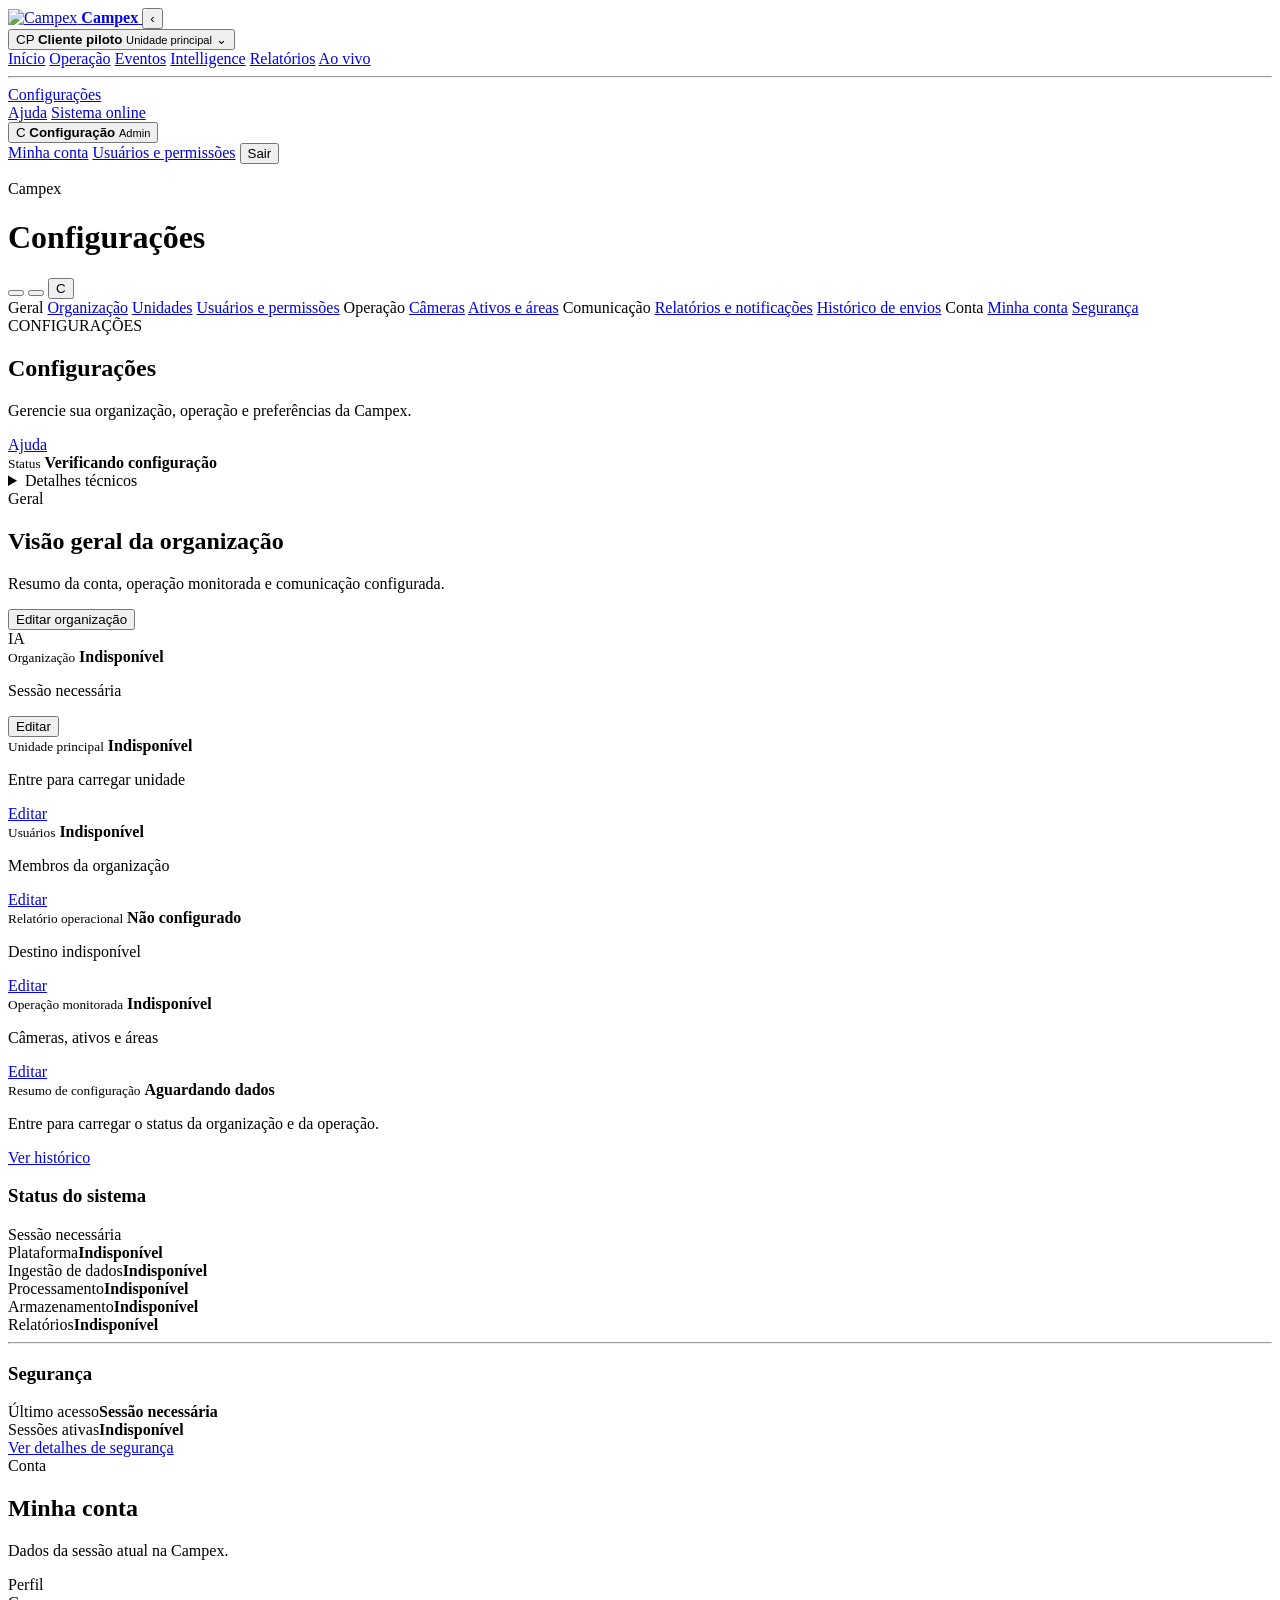
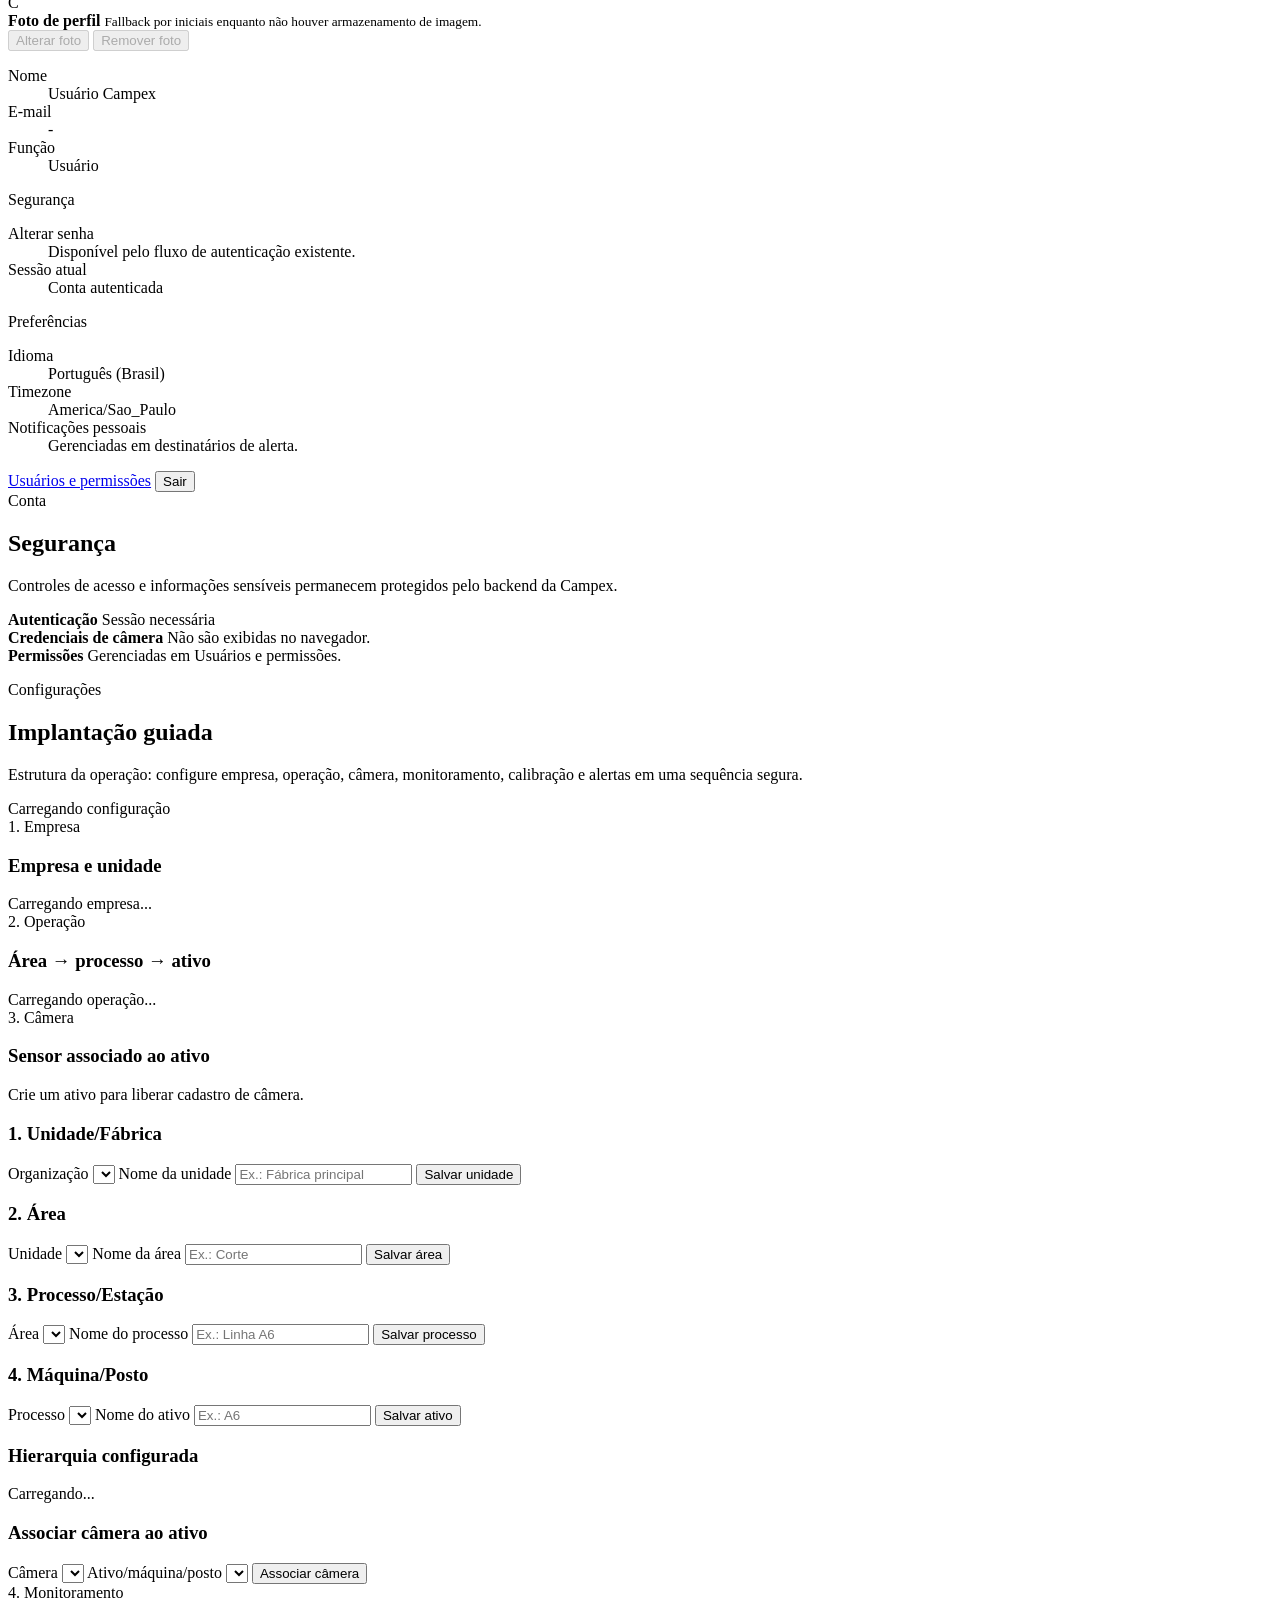
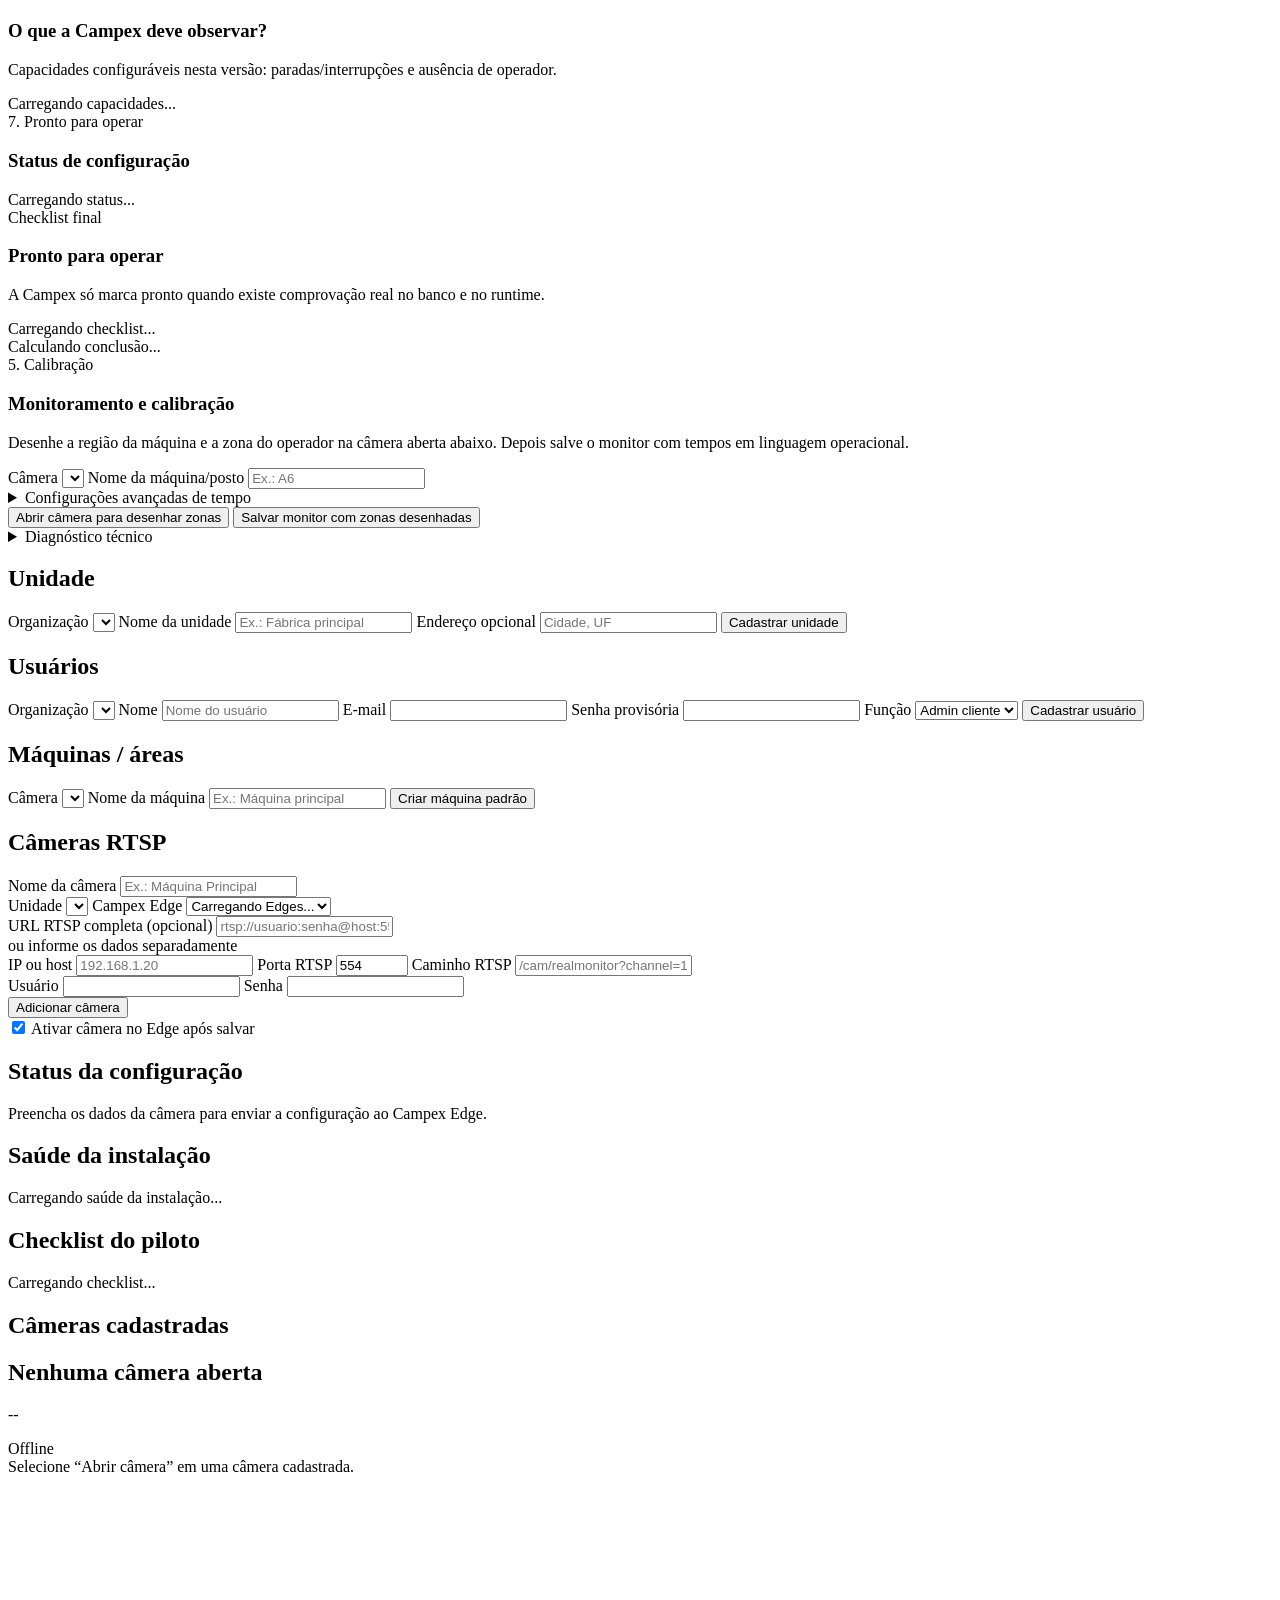
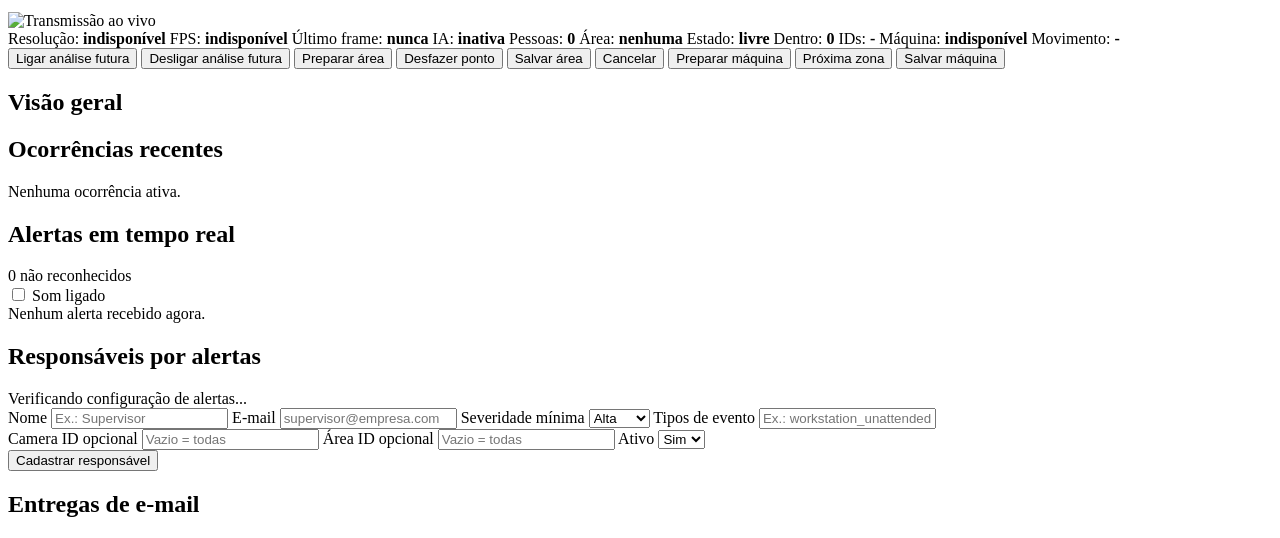
==== commit 237c0c16: "feat: unify Campex Cloud and Edge pilot flow" ====
--- a/frontend/index.html
+++ b/frontend/index.html
@@ -10,7 +10,7 @@
       href="https://fonts.googleapis.com/css2?family=Inter:wght@400;500;600&display=swap"
       rel="stylesheet"
     />
-    <link rel="stylesheet" href="/static/styles.css?v=campex-settings-v1-20260821" />
+    <link rel="stylesheet" href="/static/styles.css?v=campex-settings-v1-20260902" />
   </head>
   <body class="campex-dashboard cx-setup-mode">
     <aside class="cx-sidebar">
@@ -705,17 +705,25 @@
             Nome da câmera
             <input name="nome" required placeholder="Ex.: Máquina Principal" />
           </label>
+          <div class="grid">
+            <label>
+              Unidade
+              <select name="unidade_id" id="cameraUnitSelect" required></select>
+            </label>
+            <label>
+              Campex Edge
+              <select name="edge_id" id="cameraEdgeSelect" required>
+                <option value="">Carregando Edges...</option>
+              </select>
+            </label>
+          </div>
+
           <label>
-            Unidade
-            <select name="unidade_id" id="cameraUnitSelect"></select>
-          </label>
-
-          <label>
-            URL RTSP completa
+            URL RTSP completa <span class="muted">(opcional)</span>
             <input name="rtsp_url" placeholder="rtsp://usuario:senha@host:554/caminho" />
           </label>
 
-          <div class="separator">ou informe os campos separadamente</div>
+          <div class="separator">ou informe os dados separadamente</div>
 
           <div class="grid">
             <label>
@@ -744,9 +752,9 @@
           </div>
 
           <div class="actions">
-            <button type="button" id="testButton">Testar conexão</button>
-            <button type="button" id="liveViewButton">Abrir Live View</button>
-            <button type="submit">Cadastrar câmera</button>
+            <button type="button" id="testButton" hidden>Testar conexão</button>
+            <button type="button" id="liveViewButton" hidden>Abrir Live View</button>
+            <button type="submit">Adicionar câmera</button>
           </div>
           <label class="sound-toggle">
             <input name="ativa" type="checkbox" checked />
@@ -756,8 +764,8 @@
         </section>
 
       <section class="panel cx-setup-result-panel" data-setup-section="cameras">
-        <h2>Resultado</h2>
-        <div id="result" class="result muted">Nenhum teste executado ainda.</div>
+        <h2>Status da configuração</h2>
+        <div id="result" class="result muted">Preencha os dados da câmera para enviar a configuração ao Campex Edge.</div>
       </section>
 
       <section class="panel cx-setup-health-panel" data-setup-section="entregas">
@@ -897,6 +905,6 @@
       </section>
     </main>
     <script src="/static/shell.js?v=campex-settings-v1-20260821"></script>
-    <script src="/static/app.js?v=campex-settings-v1-20260821"></script>
+    <script src="/static/app.js?v=campex-settings-v1-20260902"></script>
   </body>
 </html>
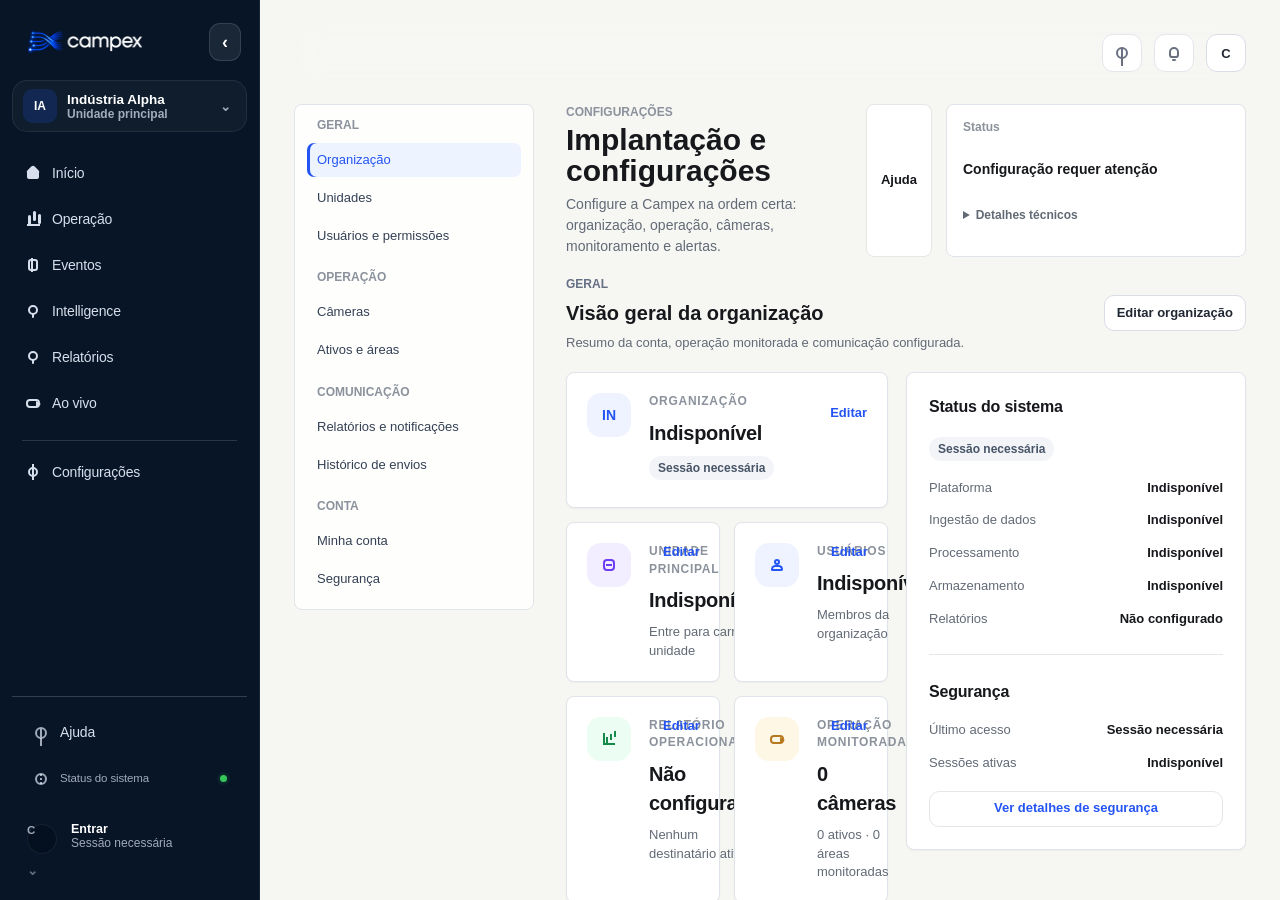
==== commit 2a76e840: "feat: atualiza desenvolvimento do CAMPEX" ====
--- a/frontend/index.html
+++ b/frontend/index.html
@@ -4,19 +4,20 @@
     <meta charset="utf-8" />
     <meta name="viewport" content="width=device-width, initial-scale=1" />
     <title>Campex MVP - Câmeras</title>
+    <script>document.write('<base href="'+((location.protocol==='file:'||location.pathname.endsWith('.html')||location.pathname.startsWith('/static/')||/(^|\/)(operation\/)?frontend\/?$/.test(location.pathname))?'./':'/static/')+'">');</script>
     <link rel="preconnect" href="https://fonts.googleapis.com" />
     <link rel="preconnect" href="https://fonts.gstatic.com" crossorigin />
     <link
       href="https://fonts.googleapis.com/css2?family=Inter:wght@400;500;600&display=swap"
       rel="stylesheet"
     />
-    <link rel="stylesheet" href="/static/styles.css?v=campex-settings-v1-20260902" />
+    <link rel="stylesheet" href="styles.css?v=campex-settings-v1-20260902" onerror="this.onerror=null;this.href='styles.css'" />
   </head>
   <body class="campex-dashboard cx-setup-mode">
     <aside class="cx-sidebar">
       <div class="cx-sidebar-top">
         <a class="cx-logo" href="/operations-view" aria-label="Campex">
-          <img src="/static/campex-logo-oficial.png" alt="Campex" />
+          <img src="campex-logo-oficial.png" alt="Campex" onerror="this.onerror=null;this.src='campex-logo-oficial.png'" />
           <strong>Campex</strong>
         </a>
         <button class="cx-collapse" type="button" aria-label="Recolher sidebar">‹</button>
@@ -96,8 +97,8 @@
       <section class="cx-setup-hero">
         <div>
           <span>CONFIGURAÇÕES</span>
-          <h2>Configurações</h2>
-          <p>Gerencie sua organização, operação e preferências da Campex.</p>
+          <h2>Implantação e configurações</h2>
+          <p>Configure a Campex na ordem certa: organização, operação, câmeras, monitoramento e alertas.</p>
         </div>
         <a class="cx-setup-help-button" href="/help">Ajuda</a>
         <div class="cx-setup-hero-status">
@@ -424,7 +425,7 @@
         </div>
       </section>
 
-        <section id="setup-operacao" class="setup-v0-panel" data-setup-section="maquinas">
+        <section id="maquinas" class="setup-v0-panel" data-setup-section="maquinas">
           <div class="setup-v0-header">
             <div>
               <p class="eyebrow">Configurações</p>
@@ -437,17 +438,17 @@
           <div class="setup-journey">
             <article class="compact-card setup-stage">
               <span class="badge">1. Empresa</span>
-              <h3>Empresa e unidade</h3>
+              <h3>Organização pronta</h3>
               <div id="setupCompanySummary" class="compact-list">Carregando empresa...</div>
             </article>
             <article class="compact-card setup-stage">
               <span class="badge">2. Operação</span>
-              <h3>Área → processo → ativo</h3>
+              <h3>Mapa da operação</h3>
               <div id="setupOperationSummary" class="compact-list">Carregando operação...</div>
             </article>
             <article class="compact-card setup-stage">
               <span class="badge">3. Câmera</span>
-              <h3>Sensor associado ao ativo</h3>
+              <h3>Câmera conectada</h3>
               <div id="setupCameraGate" class="compact-list">Crie um ativo para liberar cadastro de câmera.</div>
             </article>
           </div>
@@ -651,7 +652,7 @@
 
         <div class="settings-grid cx-setup-section-grid">
           <div id="usuarios" class="panel" data-setup-section="usuarios">
-            <h2>Usuários</h2>
+            <h2>Usuários e permissões</h2>
             <form id="userForm" class="form">
               <label>
                 Organização
@@ -681,8 +682,8 @@
             </form>
             <div id="userList" class="compact-list"></div>
           </div>
-          <div id="maquinas" class="panel" data-setup-section="maquinas">
-            <h2>Máquinas / áreas</h2>
+          <div id="atalhos-maquinas" class="panel" data-setup-section="maquinas">
+            <h2>Atalhos de máquina</h2>
             <form id="machineConfigForm" class="form">
               <label>
                 Câmera
@@ -904,7 +905,7 @@
         </div>
       </section>
     </main>
-    <script src="/static/shell.js?v=campex-settings-v1-20260821"></script>
-    <script src="/static/app.js?v=campex-settings-v1-20260902"></script>
+    <script src="shell.js?v=campex-settings-v1-20260821" onerror="this.onerror=null;this.src='shell.js'"></script>
+    <script src="app.js?v=campex-settings-v1-20260902" onerror="this.onerror=null;this.src='app.js'"></script>
   </body>
 </html>
--- a/frontend/styles.css
+++ b/frontend/styles.css
@@ -0,0 +1,14661 @@
+@import url("https://fonts.googleapis.com/css2?family=Geist:wght@400;500;600;700&display=swap");
+
+* {
+  box-sizing: border-box;
+}
+
+body {
+  margin: 0;
+  background: #f4f6f8;
+  color: #1f2933;
+  font-family: "Inter", ui-sans-serif, system-ui, -apple-system, "Segoe UI", sans-serif;
+}
+
+.shell {
+  max-width: 1120px;
+  margin: 0 auto;
+  padding: 24px;
+}
+
+.live-shell {
+  max-width: 1280px;
+}
+
+.panel {
+  background: #ffffff;
+  border: 1px solid #d9e2ec;
+  border-radius: 8px;
+  padding: 20px;
+  margin-bottom: 16px;
+}
+
+.header {
+  display: flex;
+  justify-content: space-between;
+  gap: 14px;
+  align-items: flex-start;
+  margin-bottom: 18px;
+}
+
+h1,
+h2,
+p {
+  margin-top: 0;
+}
+
+h1 {
+  margin-bottom: 4px;
+  font-size: 28px;
+}
+
+h2 {
+  font-size: 18px;
+}
+
+.badge {
+  display: inline-block;
+  padding: 6px 10px;
+  border-radius: 999px;
+  background: #e0f2fe;
+  color: #075985;
+  font-size: 13px;
+}
+
+.badge.offline {
+  background: #fee2e2;
+  color: #991b1b;
+}
+
+.form {
+  display: grid;
+  gap: 14px;
+}
+
+.compact-form {
+  margin-bottom: 18px;
+  padding-bottom: 14px;
+  border-bottom: 1px solid #d9e2ec;
+}
+
+.grid {
+  display: grid;
+  grid-template-columns: repeat(3, minmax(0, 1fr));
+  gap: 14px;
+}
+
+label {
+  display: grid;
+  gap: 6px;
+  font-size: 13px;
+  font-weight: 700;
+  color: #334e68;
+}
+
+input,
+select {
+  width: 100%;
+  min-height: 40px;
+  border: 1px solid #bcccdc;
+  border-radius: 6px;
+  padding: 8px 10px;
+  font: inherit;
+  font-weight: 400;
+}
+
+.separator {
+  color: #627d98;
+  font-size: 13px;
+  border-top: 1px solid #d9e2ec;
+  padding-top: 12px;
+}
+
+.actions {
+  display: flex;
+  gap: 10px;
+  flex-wrap: wrap;
+}
+
+button {
+  min-height: 40px;
+  border: 0;
+  border-radius: 6px;
+  padding: 0 14px;
+  background: #1266f1;
+  color: #ffffff;
+  font-weight: 700;
+  cursor: pointer;
+}
+
+button[type="button"] {
+  background: #334e68;
+}
+
+.button-link {
+  display: inline-flex;
+  min-height: 40px;
+  align-items: center;
+  border-radius: 6px;
+  padding: 0 14px;
+  background: #1266f1;
+  color: #ffffff;
+  font-weight: 700;
+  text-decoration: none;
+}
+
+.result,
+.camera-card {
+  border: 1px solid #d9e2ec;
+  border-radius: 8px;
+  padding: 12px;
+  background: #f8fafc;
+  white-space: pre-wrap;
+}
+
+.result.online {
+  border-color: #16a34a;
+  background: #f0fdf4;
+}
+
+.result.offline {
+  border-color: #dc2626;
+  background: #fef2f2;
+}
+
+.muted {
+  color: #627d98;
+}
+
+.camera-list {
+  display: grid;
+  gap: 10px;
+}
+
+.camera-card strong {
+  display: block;
+  margin-bottom: 4px;
+}
+
+.status-dot {
+  display: inline-block;
+  width: 8px;
+  height: 8px;
+  border-radius: 50%;
+  margin-right: 6px;
+  background: #dc2626;
+}
+
+.status-dot.online {
+  background: #16a34a;
+}
+
+.status-dot.offline {
+  background: #dc2626;
+}
+
+.camera-actions {
+  display: flex;
+  gap: 8px;
+  flex-wrap: wrap;
+  margin-top: 10px;
+}
+
+.camera-actions button {
+  min-height: 34px;
+}
+
+.viewer-header {
+  display: flex;
+  justify-content: space-between;
+  gap: 14px;
+  align-items: flex-start;
+}
+
+.viewer-stage {
+  position: relative;
+  display: grid;
+  place-items: center;
+  min-height: 280px;
+  border: 1px solid #bcccdc;
+  border-radius: 8px;
+  background: #111827;
+  color: #ffffff;
+  overflow: hidden;
+}
+
+.viewer-stage img {
+  display: none;
+  width: 100%;
+  height: 100%;
+  max-height: 520px;
+  object-fit: contain;
+}
+
+#areaCanvas {
+  position: absolute;
+  inset: 0;
+  width: 100%;
+  height: 100%;
+  pointer-events: none;
+}
+
+#liveViewCanvas {
+  position: absolute;
+  left: 0;
+  top: 0;
+  width: 100%;
+  height: 100%;
+  pointer-events: none;
+  z-index: 3;
+}
+
+.drawing #areaCanvas,
+.drawing #liveViewCanvas {
+  pointer-events: auto;
+  cursor: crosshair;
+}
+
+.live-view-stage.drawing {
+  outline: 2px solid var(--campex-blue, #2454f4);
+  outline-offset: 3px;
+}
+
+.draw-toolbar {
+  display: flex;
+  align-items: center;
+  gap: 10px;
+  margin-top: 10px;
+  padding: 10px;
+  border: 1px solid var(--campex-border, #e3e6eb);
+  border-radius: 10px;
+  background: #ffffff;
+  color: var(--campex-text, #111318);
+}
+
+.draw-toolbar[hidden] {
+  display: none;
+}
+
+.draw-toolbar strong {
+  font-size: 14px;
+  font-weight: 600;
+}
+
+.draw-toolbar span {
+  flex: 1;
+  color: var(--campex-muted, #697180);
+  font-size: 13px;
+}
+
+.viewer-actions button.active {
+  border-color: var(--campex-blue, #2454f4) !important;
+  background: var(--campex-blue-soft, #e9efff) !important;
+  color: var(--campex-blue, #2454f4) !important;
+}
+
+.viewer-stage.online img {
+  display: block;
+}
+
+.viewer-stage.online #viewerMessage {
+  display: none;
+}
+
+.viewer-stage.online #liveViewMessage {
+  display: none;
+}
+
+.live-view-page {
+  min-height: calc(100vh - 48px);
+}
+
+.live-view-stage {
+  min-height: 68vh;
+  isolation: isolate;
+}
+
+.live-view-stage img {
+  max-height: 78vh;
+}
+
+.viewer-meta {
+  display: flex;
+  gap: 14px;
+  flex-wrap: wrap;
+  margin-top: 10px;
+  color: #334e68;
+  font-size: 14px;
+}
+
+.viewer-actions {
+  margin-top: 12px;
+}
+
+.area-list,
+.event-list,
+.alert-list,
+.recipient-list,
+.delivery-list {
+  display: grid;
+  gap: 8px;
+  margin-top: 12px;
+}
+
+.area-card,
+.event-card,
+.alert-card,
+.recipient-card,
+.delivery-card {
+  border: 1px solid #d9e2ec;
+  border-radius: 8px;
+  padding: 10px;
+  background: #f8fafc;
+}
+
+.area-card .actions,
+.event-card .actions,
+.alert-card .actions,
+.recipient-card .actions,
+.delivery-card .actions {
+  margin-top: 8px;
+}
+
+.operations-cards {
+  display: grid;
+  grid-template-columns: repeat(4, minmax(0, 1fr));
+  gap: 12px;
+}
+
+.metric-card {
+  margin-bottom: 0;
+}
+
+.metric-card span,
+.operations-status span {
+  display: block;
+  color: #627d98;
+  font-size: 13px;
+  margin-bottom: 6px;
+}
+
+.metric-card strong {
+  font-size: 24px;
+}
+
+.operations-status {
+  display: grid;
+  grid-template-columns: repeat(4, minmax(0, 1fr));
+  gap: 12px;
+}
+
+.operations-status div {
+  border: 1px solid #d9e2ec;
+  border-radius: 8px;
+  padding: 12px;
+  background: #f8fafc;
+}
+
+.timeline {
+  display: grid;
+  gap: 10px;
+}
+
+.timeline-row {
+  display: grid;
+  grid-template-columns: 150px minmax(0, 1fr) 90px;
+  gap: 10px;
+  align-items: center;
+}
+
+.timeline-track {
+  height: 18px;
+  border-radius: 999px;
+  background: #e5e7eb;
+  overflow: hidden;
+}
+
+.timeline-bar {
+  height: 100%;
+  border-radius: 999px;
+}
+
+.timeline-bar.active {
+  background: #16a34a;
+}
+
+.timeline-bar.stopped,
+.timeline-bar.offline {
+  background: #dc2626;
+}
+
+.timeline-bar.warning {
+  background: #f59e0b;
+}
+
+.timeline-bar.neutral {
+  background: #64748b;
+}
+
+@media (max-width: 800px) {
+  .operations-cards,
+  .operations-status,
+  .grid {
+    grid-template-columns: 1fr;
+  }
+
+  .timeline-row {
+    grid-template-columns: 1fr;
+  }
+}
+
+/* ==========================================================================
+   Campex Operations — application shell (dashboard, live view, settings)
+   ========================================================================== */
+
+.campex-dashboard {
+  --bg: #0a0a0b;
+  --surface: rgba(255, 255, 255, 0.03);
+  --surface-strong: rgba(255, 255, 255, 0.055);
+  --border: rgba(255, 255, 255, 0.09);
+  --border-soft: rgba(255, 255, 255, 0.06);
+  --text: #f2f3f5;
+  --text-secondary: rgba(242, 243, 245, 0.62);
+  --text-tertiary: rgba(242, 243, 245, 0.40);
+  --accent: #2f7dff;
+  --accent-strong: #4c8dff;
+  --accent-soft: rgba(47, 125, 255, 0.13);
+  --accent-text: #8fb8ff;
+  --success: #22c55e;
+  --success-soft: rgba(34, 197, 94, 0.12);
+  --danger: #ef4444;
+  --danger-soft: rgba(239, 68, 68, 0.12);
+  --warning: #f59e0b;
+  --warning-soft: rgba(245, 158, 11, 0.12);
+  --neutral: rgba(255, 255, 255, 0.30);
+
+  display: grid;
+  grid-template-columns: 220px minmax(0, 1fr);
+  min-height: 100vh;
+  background:
+    radial-gradient(circle at 18% -8%, rgba(47, 125, 255, 0.05), transparent 42%),
+    var(--bg);
+  color: var(--text);
+  font-family: "Inter", ui-sans-serif, system-ui, -apple-system, "Segoe UI", sans-serif;
+  font-weight: 400;
+  font-size: 14px;
+  line-height: 1.5;
+  letter-spacing: -0.006em;
+}
+
+.campex-dashboard h1,
+.campex-dashboard h2,
+.campex-dashboard h3 {
+  font-family: inherit;
+  letter-spacing: -0.012em;
+}
+
+/* Sidebar */
+
+.cx-sidebar {
+  position: sticky;
+  top: 0;
+  z-index: 2;
+  display: flex;
+  flex-direction: column;
+  height: 100vh;
+  padding: 26px 16px;
+  background: rgba(255, 255, 255, 0.015);
+  border-right: 1px solid var(--border-soft);
+}
+
+.cx-logo {
+  display: block;
+}
+
+.cx-logo img {
+  display: block;
+  width: 128px;
+  height: auto;
+}
+
+.cx-nav {
+  display: grid;
+  gap: 2px;
+  margin-top: 36px;
+}
+
+.cx-nav a {
+  display: flex;
+  align-items: center;
+  gap: 10px;
+  min-height: 36px;
+  border-radius: 7px;
+  padding: 0 11px;
+  color: var(--text-secondary);
+  font-size: 13.5px;
+  font-weight: 500;
+  text-decoration: none;
+  transition: background-color 0.15s ease, color 0.15s ease;
+}
+
+.cx-nav a span {
+  display: none;
+}
+
+.cx-nav a:hover {
+  background: var(--surface-strong);
+  color: var(--text);
+}
+
+.cx-nav a.active {
+  background: var(--accent-soft);
+  color: var(--text);
+}
+
+.cx-account {
+  display: flex;
+  align-items: center;
+  gap: 10px;
+  margin-top: auto;
+  border-radius: 8px;
+  padding: 9px 10px;
+  background: var(--surface);
+}
+
+.cx-avatar {
+  display: grid;
+  flex-shrink: 0;
+  width: 30px;
+  height: 30px;
+  place-items: center;
+  border-radius: 999px;
+  background: var(--accent-soft);
+  color: var(--accent-text);
+  font-size: 11.5px;
+  font-weight: 600;
+}
+
+.cx-account strong,
+.cx-account span {
+  display: block;
+}
+
+.cx-account strong {
+  font-size: 12.5px;
+  font-weight: 500;
+  color: var(--text);
+}
+
+.cx-account span {
+  margin-top: 1px;
+  color: var(--text-tertiary);
+  font-size: 11.5px;
+}
+
+/* Inputs, selects, buttons */
+
+.campex-dashboard select,
+.campex-dashboard input {
+  min-height: 34px;
+  border: 1px solid var(--border);
+  border-radius: 7px;
+  background: var(--surface-strong);
+  color: var(--text);
+  font: inherit;
+  font-size: 13px;
+  font-weight: 400;
+  padding: 0 10px;
+  outline: none;
+  transition: border-color 0.15s ease, box-shadow 0.15s ease;
+}
+
+.campex-dashboard select:focus,
+.campex-dashboard input:focus {
+  border-color: var(--accent);
+  box-shadow: 0 0 0 3px var(--accent-soft);
+}
+
+.campex-dashboard .cx-nav,
+.campex-dashboard .cx-header-tools,
+.campex-dashboard .cx-filters {
+  font-family: inherit;
+}
+
+/* Header */
+
+.cx-main {
+  padding: 26px 30px 40px;
+  max-width: 1360px;
+}
+
+.cx-header {
+  display: flex;
+  align-items: flex-end;
+  justify-content: space-between;
+  gap: 18px;
+}
+
+.campex-dashboard .cx-topbar {
+  min-height: 64px;
+  align-items: center;
+  gap: 18px;
+  padding-block: 10px;
+}
+
+.cx-header-breadcrumb {
+  min-width: 180px;
+  color: var(--campex-text);
+  font-size: 14.5px;
+  font-weight: 600;
+  white-space: nowrap;
+}
+
+.cx-header p,
+.cx-kicker {
+  margin: 0 0 5px;
+  color: var(--text-tertiary);
+  font-size: 11px;
+  font-weight: 500;
+  text-transform: uppercase;
+  letter-spacing: 0.07em;
+}
+
+.cx-header h1 {
+  margin: 0;
+  color: var(--text);
+  font-size: 21px;
+  font-weight: 600;
+}
+
+.cx-header-tools {
+  display: flex;
+  align-items: center;
+  gap: 10px;
+  flex-wrap: nowrap;
+  min-width: 0;
+}
+
+.cx-header-tools label,
+.cx-filters label {
+  display: inline-flex;
+  align-items: center;
+  gap: 7px;
+  color: var(--text-tertiary);
+  font-size: 11.5px;
+  font-weight: 500;
+  white-space: nowrap;
+}
+
+.cx-header-tools select {
+  max-width: 164px;
+}
+
+.cx-header-tools .cx-top-search {
+  width: min(220px, 18vw);
+}
+
+.cx-header-tools small {
+  color: var(--text-tertiary);
+  font-size: 12px;
+  font-weight: 400;
+}
+
+.cx-sync-state {
+  display: inline-flex;
+  min-height: 32px;
+  align-items: center;
+  gap: 5px;
+  border: 1px solid transparent;
+  border-radius: 8px;
+  padding: 0 8px;
+  white-space: nowrap;
+}
+
+.cx-sync-state.auth-required {
+  border-color: #f3d38a;
+  background: #fff8e5;
+  color: #8a6200;
+}
+
+.cx-sync-state.error {
+  border-color: #f1b6b6;
+  background: #fff0f0;
+  color: #9f1d1d;
+}
+
+.cx-sync-state a {
+  color: var(--campex-blue);
+  font-weight: 600;
+  text-decoration: none;
+}
+
+.cx-header-tools small strong {
+  color: var(--text-secondary);
+  font-weight: 500;
+}
+
+.cx-live-dot {
+  display: inline-flex;
+  min-height: 32px;
+  align-items: center;
+  gap: 7px;
+  border-radius: 7px;
+  padding: 0 11px;
+  background: var(--success-soft);
+  color: #8fe3ac;
+  font-size: 12.5px;
+  font-weight: 500;
+}
+
+.cx-live-dot i {
+  width: 6px;
+  height: 6px;
+  border-radius: 999px;
+  background: var(--success);
+}
+
+.cx-page-title {
+  display: flex;
+  justify-content: space-between;
+  gap: 18px;
+  align-items: end;
+  margin-top: 26px;
+}
+
+.cx-page-title h2 {
+  margin: 0;
+  color: var(--text);
+  font-size: 22px;
+  font-weight: 600;
+}
+
+.cx-page-title p {
+  margin: 5px 0 0;
+  color: var(--text-tertiary);
+  font-size: 13px;
+  font-weight: 400;
+}
+
+.cx-filters {
+  display: grid;
+  grid-template-columns: repeat(4, minmax(120px, 168px));
+  gap: 8px;
+}
+
+/* KPI row */
+
+.cx-kpi-row {
+  display: grid;
+  grid-template-columns: repeat(4, minmax(0, 1fr));
+  gap: 12px;
+  margin-top: 20px;
+}
+
+.cx-kpi-row article {
+  min-height: 108px;
+  border-radius: 10px;
+  padding: 16px 18px;
+  background: var(--surface);
+  border: 1px solid var(--border-soft);
+}
+
+.cx-kpi-icon {
+  width: 7px;
+  height: 7px;
+  margin-bottom: 12px;
+  border-radius: 999px;
+  background: var(--accent);
+}
+
+.cx-kpi-icon.active {
+  background: var(--success);
+}
+
+.cx-kpi-icon.stopped {
+  background: var(--danger);
+}
+
+.cx-kpi-icon.warning {
+  background: var(--warning);
+}
+
+.cx-kpi-icon.stops {
+  background: var(--neutral);
+}
+
+.cx-kpi-row span,
+.cx-kpi-row small {
+  display: block;
+  color: var(--text-tertiary);
+  font-size: 12.5px;
+  font-weight: 500;
+}
+
+.cx-kpi-row small {
+  margin-top: 6px;
+  font-weight: 400;
+}
+
+.cx-kpi-row strong {
+  display: block;
+  margin: 8px 0 2px;
+  color: var(--text);
+  font-size: 25px;
+  font-weight: 600;
+  letter-spacing: -0.015em;
+}
+
+/* Dashboard grid + panels */
+
+.cx-dashboard-grid {
+  display: grid;
+  grid-template-columns: minmax(0, 1.55fr) minmax(300px, 0.65fr);
+  gap: 14px;
+  margin-top: 14px;
+}
+
+.cx-panel,
+.cx-status-card {
+  border-radius: 10px;
+  padding: 18px;
+  background: var(--surface);
+  border: 1px solid var(--border-soft);
+}
+
+.cx-panel-head {
+  display: flex;
+  justify-content: space-between;
+  gap: 14px;
+}
+
+.cx-panel-head h2 {
+  margin: 0;
+  color: var(--text);
+  font-size: 14.5px;
+  font-weight: 500;
+}
+
+.cx-panel-head p {
+  margin: 4px 0 0;
+  color: var(--text-tertiary);
+  font-size: 12.5px;
+  font-weight: 400;
+}
+
+.cx-side-column {
+  display: grid;
+  gap: 14px;
+}
+
+/* Timeline */
+
+.cx-timeline-hours {
+  display: flex;
+  justify-content: space-between;
+  margin: 20px 1px 8px;
+  color: var(--text-tertiary);
+  font-size: 11.5px;
+  font-weight: 500;
+}
+
+.timeline-strip {
+  display: flex;
+  width: 100%;
+  height: 26px;
+  overflow: hidden;
+  border-radius: 6px;
+  background: var(--surface-strong);
+}
+
+.timeline-segment {
+  min-width: 3px;
+  height: 100%;
+}
+
+.timeline-segment.active {
+  background: var(--success);
+}
+
+.timeline-segment.stopped,
+.timeline-segment.offline {
+  background: var(--danger);
+}
+
+.timeline-segment.warning {
+  background: var(--warning);
+}
+
+.timeline-segment.neutral {
+  background: var(--neutral);
+}
+
+.timeline-legend {
+  display: flex;
+  gap: 14px;
+  flex-wrap: wrap;
+  margin: 14px 0;
+  color: var(--text-tertiary);
+  font-size: 12px;
+  font-weight: 500;
+}
+
+.timeline-legend.compact {
+  margin: 12px 0;
+}
+
+.timeline-legend span::before {
+  content: "";
+  display: inline-block;
+  width: 6px;
+  height: 6px;
+  border-radius: 999px;
+  margin-right: 6px;
+}
+
+.timeline-legend .active::before {
+  background: var(--success);
+}
+
+.timeline-legend .stopped::before,
+.timeline-legend .offline::before {
+  background: var(--danger);
+}
+
+.timeline-legend .warning::before {
+  background: var(--warning);
+}
+
+.timeline-legend .neutral::before {
+  background: var(--neutral);
+}
+
+.empty-dark {
+  border: 1px dashed var(--border);
+  border-radius: 8px;
+  padding: 16px;
+  color: var(--text-tertiary);
+  font-size: 13px;
+  background: var(--surface);
+}
+
+/* Period breakdown / donut */
+
+.cx-period-breakdown {
+  display: grid;
+  grid-template-columns: 108px minmax(0, 1fr);
+  gap: 18px;
+  align-items: center;
+  margin-top: 18px;
+  padding-top: 18px;
+  border-top: 1px solid var(--border-soft);
+}
+
+.cx-donut {
+  width: 100px;
+  height: 100px;
+  border-radius: 999px;
+  background:
+    radial-gradient(circle, var(--bg) 0 54%, transparent 55%),
+    conic-gradient(
+      var(--success) 0 var(--active-deg, 0deg),
+      var(--danger) var(--active-deg, 0deg) calc(var(--active-deg, 0deg) + var(--stopped-deg, 0deg)),
+      var(--warning) calc(var(--active-deg, 0deg) + var(--stopped-deg, 0deg)) calc(var(--active-deg, 0deg) + var(--stopped-deg, 0deg) + var(--warning-deg, 0deg)),
+      rgba(255, 255, 255, 0.08) 0
+    );
+}
+
+.cx-breakdown-list {
+  display: grid;
+  gap: 7px;
+}
+
+.cx-breakdown-list div,
+.cx-secondary-summary span {
+  display: flex;
+  justify-content: space-between;
+  gap: 12px;
+  color: var(--text-secondary);
+  font-size: 12.5px;
+  font-weight: 400;
+}
+
+.cx-breakdown-list span {
+  width: 7px;
+  height: 7px;
+  border-radius: 999px;
+  margin-top: 5px;
+}
+
+.cx-breakdown-list .active {
+  background: var(--success);
+}
+
+.cx-breakdown-list .stopped {
+  background: var(--danger);
+}
+
+.cx-breakdown-list .warning {
+  background: var(--warning);
+}
+
+.cx-breakdown-list .offline {
+  background: var(--neutral);
+}
+
+.cx-breakdown-list .neutral {
+  background: var(--accent);
+}
+
+.cx-breakdown-list strong,
+.cx-secondary-summary strong {
+  color: var(--text);
+  font-weight: 500;
+}
+
+.cx-secondary-summary {
+  grid-column: 1 / -1;
+  display: grid;
+  grid-template-columns: repeat(4, minmax(0, 1fr));
+  gap: 8px 18px;
+}
+
+/* Status card */
+
+.cx-status-card h2 {
+  margin: 8px 0 12px;
+  color: var(--text);
+  font-size: 19px;
+  font-weight: 600;
+}
+
+.cx-state {
+  display: inline-flex;
+  border-radius: 7px;
+  padding: 7px 10px;
+  background: var(--warning-soft);
+  color: #f4c775;
+  font-size: 12.5px;
+  font-weight: 500;
+}
+
+.cx-status-card dl {
+  display: grid;
+  gap: 11px;
+  margin: 20px 0;
+}
+
+.cx-status-card dl div {
+  display: flex;
+  justify-content: space-between;
+  gap: 12px;
+  padding-bottom: 11px;
+  border-bottom: 1px solid var(--border-soft);
+}
+
+.cx-status-card dt {
+  color: var(--text-tertiary);
+  font-weight: 400;
+  font-size: 13px;
+}
+
+.cx-status-card dd {
+  margin: 0;
+  color: var(--text);
+  font-weight: 500;
+  font-size: 13px;
+}
+
+.cx-primary-action {
+  display: inline-flex;
+  min-height: 36px;
+  align-items: center;
+  justify-content: center;
+  border-radius: 7px;
+  padding: 0 14px;
+  background: var(--accent);
+  color: #ffffff;
+  font-size: 13px;
+  font-weight: 500;
+  text-decoration: none;
+}
+
+.cx-camera-note {
+  display: block;
+  margin-top: 10px;
+  color: var(--text-tertiary);
+  font-size: 12px;
+}
+
+/* Events */
+
+.premium-events {
+  display: grid;
+  gap: 6px;
+}
+
+.premium-event {
+  position: relative;
+  display: grid;
+  grid-template-columns: 8px minmax(0, 1fr) auto auto;
+  gap: 10px;
+  align-items: center;
+  border-radius: 8px;
+  padding: 10px 12px;
+  background: var(--surface);
+  border: 1px solid var(--border-soft);
+}
+
+.premium-event > i {
+  width: 6px;
+  height: 6px;
+  border-radius: 999px;
+}
+
+.premium-event > i.active {
+  background: var(--success);
+}
+
+.premium-event > i.stopped {
+  background: var(--danger);
+}
+
+.premium-event > i.warning {
+  background: var(--warning);
+}
+
+.premium-event > i.offline {
+  background: var(--neutral);
+}
+
+.premium-event > i.neutral {
+  background: var(--accent);
+}
+
+.premium-event span {
+  color: var(--text-tertiary);
+  font-size: 11.5px;
+  font-weight: 400;
+}
+
+.premium-event strong {
+  color: var(--text);
+  font-size: 13px;
+  font-weight: 500;
+}
+
+.premium-event div:nth-child(3),
+.premium-event div:nth-child(4) {
+  color: var(--text-tertiary);
+  font-size: 12px;
+  font-weight: 400;
+}
+
+.snapshot-pill {
+  display: inline-flex;
+  border: 1px solid var(--border);
+  border-radius: 999px;
+  padding: 4px 9px;
+  color: var(--accent-text) !important;
+  font-size: 11.5px;
+  font-weight: 500;
+}
+
+.cx-all-events {
+  display: inline-flex;
+  margin-top: 12px;
+  color: var(--accent-text);
+  font-size: 12.5px;
+  font-weight: 500;
+  text-decoration: none;
+}
+
+/* Settings / live view pages (.app-content) */
+
+.campex-dashboard .app-content .panel {
+  border: 1px solid var(--border-soft);
+  border-radius: 10px;
+  background: var(--surface);
+  color: var(--text);
+}
+
+.campex-dashboard .app-content .panel h1,
+.campex-dashboard .app-content .panel h2 {
+  color: var(--text);
+}
+
+.campex-dashboard .app-content .panel h1 {
+  font-size: 21px;
+  font-weight: 600;
+}
+
+.campex-dashboard .app-content .panel h2 {
+  font-size: 15px;
+  font-weight: 500;
+}
+
+.campex-dashboard .app-content .muted,
+.campex-dashboard .app-content label,
+.campex-dashboard .app-content .viewer-meta {
+  color: var(--text-tertiary);
+}
+
+.campex-dashboard .app-content label {
+  font-size: 12px;
+  font-weight: 500;
+}
+
+.campex-dashboard .app-content .badge {
+  background: var(--accent-soft);
+  color: var(--accent-text);
+  font-weight: 500;
+}
+
+.campex-dashboard .app-content .badge.offline {
+  background: var(--danger-soft);
+  color: #fca5a5;
+}
+
+.campex-dashboard .app-content .result,
+.campex-dashboard .app-content .camera-card,
+.campex-dashboard .app-content .area-card,
+.campex-dashboard .app-content .event-card,
+.campex-dashboard .app-content .recipient-card,
+.campex-dashboard .app-content .delivery-card {
+  border: 1px solid var(--border-soft);
+  border-radius: 9px;
+  background: var(--surface);
+  color: var(--text);
+}
+
+.campex-dashboard .app-content .result.online {
+  border-color: rgba(34, 197, 94, 0.30);
+  background: var(--success-soft);
+}
+
+.campex-dashboard .app-content .result.offline {
+  border-color: rgba(239, 68, 68, 0.30);
+  background: var(--danger-soft);
+}
+
+.campex-dashboard .app-content .alert-card {
+  border: 1px solid var(--border-soft);
+  border-radius: 9px;
+  background: var(--surface);
+  color: var(--text);
+}
+
+.campex-dashboard .app-content .alert-card.new {
+  border-color: rgba(245, 158, 11, 0.32);
+  background: var(--warning-soft);
+}
+
+.campex-dashboard .app-content .delivery-card.failed {
+  border-color: rgba(239, 68, 68, 0.30);
+  background: var(--danger-soft);
+}
+
+.campex-dashboard .app-content .delivery-card.sent {
+  border-color: rgba(34, 197, 94, 0.30);
+  background: var(--success-soft);
+}
+
+.campex-dashboard .app-content .incident-active {
+  border: 1px solid rgba(245, 158, 11, 0.32);
+  border-radius: 9px;
+  background: var(--warning-soft);
+  color: var(--text);
+}
+
+.campex-dashboard .app-content .viewer-stage {
+  border: 1px solid var(--border-soft);
+  background: #06070a;
+}
+
+.campex-dashboard .app-content button,
+.campex-dashboard .app-content .button-link {
+  background: var(--accent);
+  color: #ffffff;
+  font-weight: 500;
+  font-size: 13px;
+}
+
+.campex-dashboard .app-content button[type="button"] {
+  background: var(--surface-strong);
+  border: 1px solid var(--border);
+  color: var(--text);
+}
+
+.campex-dashboard .app-content .compact-form,
+.campex-dashboard .app-content .separator {
+  border-color: var(--border-soft);
+  color: var(--text-tertiary);
+}
+
+/* Responsive */
+
+@media (max-width: 1100px) {
+  .campex-dashboard {
+    grid-template-columns: 1fr;
+  }
+
+  .cx-sidebar {
+    position: static;
+    height: auto;
+    flex-direction: row;
+    align-items: center;
+    justify-content: space-between;
+  }
+
+  .cx-nav {
+    display: flex;
+    margin-top: 0;
+    overflow-x: auto;
+  }
+
+  .cx-account {
+    display: none;
+  }
+
+  .cx-dashboard-grid {
+    grid-template-columns: 1fr;
+  }
+
+  .cx-kpi-row {
+    grid-template-columns: repeat(2, minmax(0, 1fr));
+  }
+}
+
+@media (max-width: 720px) {
+  .cx-main {
+    padding: 18px 16px 32px;
+  }
+
+  .cx-header,
+  .cx-page-title {
+    align-items: start;
+    flex-direction: column;
+  }
+
+  .cx-filters,
+  .cx-kpi-row,
+  .cx-secondary-summary {
+    grid-template-columns: 1fr 1fr;
+  }
+
+  .cx-period-breakdown {
+    grid-template-columns: 1fr;
+  }
+
+  .premium-event {
+    grid-template-columns: 8px 1fr;
+  }
+
+  .premium-event div:nth-child(3),
+  .premium-event div:nth-child(4) {
+    grid-column: 2;
+  }
+}
+
+/* Internal pages */
+
+.workspace-tabs {
+  margin-top: 16px;
+}
+
+.cx-workspace-filters {
+  display: grid;
+  grid-template-columns: repeat(6, minmax(120px, 1fr));
+  gap: 10px;
+  margin-top: 12px;
+}
+
+.cx-workspace-filters label {
+  display: grid;
+  gap: 5px;
+  color: var(--campex-muted);
+  font-size: 12px;
+}
+
+.cx-home-mode .cx-header > div:first-child,
+.cx-home-mode .cx-page-title,
+.cx-home-mode .cx-header-tools > .cx-primary-action,
+.cx-home-mode .cx-workspace-filters,
+.cx-operations-mode .cx-header > div:first-child,
+.cx-operations-mode .cx-page-title,
+.cx-operations-mode .cx-header-tools > .cx-primary-action,
+.cx-operations-mode .cx-workspace-filters {
+  display: none;
+}
+
+.cx-home-mode .cx-work-cards,
+.cx-operations-mode .cx-work-cards {
+  display: block;
+  margin: 0 0 18px;
+}
+
+.cx-home-mode .cx-panel.cx-ops-hide-panel,
+.cx-operations-mode .cx-panel.cx-ops-hide-panel {
+  display: none;
+}
+
+.cx-home-page,
+.cx-home-layout,
+.cx-home-main-column,
+.cx-home-side-column,
+.cx-home-list {
+  display: grid;
+  gap: 18px;
+  min-width: 0;
+}
+
+.cx-home-page {
+  color: var(--campex-text);
+}
+
+.cx-home-header {
+  display: grid;
+  grid-template-columns: minmax(0, 1fr) minmax(220px, 300px);
+  gap: 24px;
+  align-items: end;
+  padding: 8px 0 6px;
+}
+
+.cx-home-header span,
+.cx-home-section-head span,
+.cx-home-metrics span,
+.cx-home-impact span {
+  display: block;
+  color: var(--campex-blue);
+  font-size: 12px;
+  font-weight: 600;
+}
+
+.cx-home-header h2 {
+  margin: 6px 0 0;
+  color: var(--campex-text);
+  font-size: clamp(30px, 4vw, 42px);
+  font-weight: 650;
+  letter-spacing: 0;
+  line-height: 1.04;
+}
+
+.cx-home-header p {
+  max-width: 760px;
+  margin: 12px 0 0;
+  color: var(--campex-muted);
+  font-size: 15px;
+}
+
+.cx-home-period {
+  padding: 16px 18px;
+  border-radius: 18px;
+  background: linear-gradient(145deg, #ffffff 0%, #f3f6fb 100%);
+  box-shadow: inset 0 0 0 1px rgba(17, 19, 24, 0.06);
+}
+
+.cx-home-period small,
+.cx-home-section-head small,
+.cx-home-metrics small,
+.cx-home-impact small,
+.cx-home-asset small,
+.cx-home-incident small {
+  display: block;
+  color: var(--campex-muted);
+  font-size: 12px;
+  font-weight: 500;
+}
+
+.cx-home-period strong {
+  display: block;
+  margin-top: 5px;
+  color: var(--campex-text);
+  font-size: 15px;
+  font-weight: 600;
+}
+
+.cx-home-section {
+  padding: 22px;
+  border-radius: 22px;
+  background: var(--campex-surface);
+  box-shadow: 0 1px 0 rgba(17, 19, 24, 0.05);
+}
+
+.cx-home-section-head {
+  display: flex;
+  justify-content: space-between;
+  gap: 14px;
+  align-items: center;
+  margin-bottom: 16px;
+}
+
+.cx-home-metrics {
+  display: grid;
+  grid-template-columns: repeat(4, minmax(0, 1fr));
+  gap: 14px;
+}
+
+.cx-home-metrics article,
+.cx-home-impact article {
+  min-width: 0;
+  padding: 14px 0 0;
+  border-top: 1px solid var(--campex-border);
+}
+
+.cx-home-metrics strong,
+.cx-home-impact strong {
+  display: block;
+  margin: 7px 0 4px;
+  color: var(--campex-text);
+  font-size: clamp(20px, 2.2vw, 30px);
+  font-weight: 650;
+  line-height: 1.1;
+  overflow-wrap: anywhere;
+}
+
+.cx-home-layout {
+  grid-template-columns: minmax(0, 1.45fr) minmax(340px, 0.82fr);
+  align-items: start;
+}
+
+.cx-home-attention-card,
+.cx-home-briefing,
+.cx-home-empty,
+.cx-home-asset,
+.cx-home-incident,
+.cx-home-quality {
+  border-radius: 16px;
+  background: #f7f8fa;
+}
+
+.cx-home-attention-card {
+  display: grid;
+  gap: 11px;
+  padding: 20px;
+}
+
+.cx-home-attention-card.critical {
+  background: #fff1f1;
+  box-shadow: inset 4px 0 0 var(--danger);
+}
+
+.cx-home-attention-card.normal {
+  background: #f0fbf4;
+  box-shadow: inset 4px 0 0 var(--success);
+}
+
+.cx-home-attention-card.unknown {
+  background: #f5f7fb;
+  box-shadow: inset 4px 0 0 var(--neutral);
+}
+
+.cx-home-attention-card strong,
+.cx-home-briefing strong,
+.cx-home-empty strong,
+.cx-home-asset strong,
+.cx-home-incident strong {
+  color: var(--campex-text);
+  font-size: 16px;
+  font-weight: 600;
+}
+
+.cx-home-attention-card p,
+.cx-home-briefing p,
+.cx-home-empty p,
+.cx-home-quality p {
+  margin: 0;
+  color: var(--campex-muted);
+}
+
+.cx-home-meta {
+  display: flex;
+  gap: 10px;
+  flex-wrap: wrap;
+  color: var(--campex-muted);
+  font-size: 12.5px;
+}
+
+.cx-home-activity-strip {
+  display: flex;
+  gap: 8px;
+  overflow: hidden;
+}
+
+.cx-home-activity-strip span {
+  display: grid;
+  min-width: 120px;
+  gap: 5px;
+  padding: 12px;
+  border-radius: 14px;
+  background: #f7f8fa;
+  color: var(--campex-text);
+  font-size: 12.5px;
+  font-weight: 600;
+}
+
+.cx-home-activity-strip i {
+  width: 9px;
+  height: 9px;
+  border-radius: 99px;
+  background: var(--neutral);
+}
+
+.cx-home-activity-strip .active i,
+.cx-home-activity-strip .present i,
+.cx-home-activity-strip .normal_activity i,
+.cx-home-activity-strip .online i {
+  background: var(--success);
+}
+
+.cx-home-activity-strip .stopped i,
+.cx-home-activity-strip .absent i,
+.cx-home-activity-strip .no_activity i,
+.cx-home-activity-strip .offline i {
+  background: var(--danger);
+}
+
+.cx-home-activity-strip .low_activity i {
+  background: var(--warning);
+}
+
+.cx-home-asset,
+.cx-home-incident {
+  display: flex;
+  justify-content: space-between;
+  gap: 14px;
+  padding: 14px;
+}
+
+.cx-home-asset span {
+  display: block;
+  margin-top: 2px;
+  color: var(--campex-muted);
+  font-size: 12.5px;
+}
+
+.cx-home-impact {
+  display: grid;
+  grid-template-columns: 1fr;
+  gap: 12px;
+  padding: 22px;
+  border-radius: 22px;
+  background: #0d1424;
+}
+
+.cx-home-impact span,
+.cx-home-impact small {
+  color: rgba(255, 255, 255, 0.62);
+}
+
+.cx-home-impact strong {
+  color: #ffffff;
+}
+
+.cx-home-quality {
+  display: grid;
+  gap: 8px;
+  padding: 14px;
+}
+
+.cx-secondary-action {
+  display: inline-flex;
+  width: max-content;
+  margin-top: 12px;
+  color: var(--campex-blue);
+  font-weight: 600;
+  text-decoration: none;
+}
+
+.cx-ops-page,
+.cx-ops-hero,
+.cx-ops-grid,
+.cx-ops-layout {
+  display: grid;
+  gap: 14px;
+}
+
+.cx-ops-page {
+  gap: 18px;
+}
+
+.cx-ops-title span {
+  display: block;
+  color: var(--campex-blue);
+  font-size: 13px;
+  font-weight: 600;
+}
+
+.cx-ops-title h2 {
+  margin: 4px 0 0;
+  color: var(--campex-text);
+  font-size: clamp(28px, 4vw, 36px);
+  font-weight: 650;
+  letter-spacing: 0;
+}
+
+.cx-ops-header {
+  display: grid;
+  grid-template-columns: repeat(4, minmax(0, 1fr));
+  gap: 12px;
+}
+
+.cx-ops-header div,
+.cx-ops-briefing,
+.cx-ops-empty {
+  border: 1px solid var(--campex-border);
+  border-radius: 14px;
+  background: var(--campex-surface);
+}
+
+.cx-ops-header div {
+  padding: 14px 16px;
+}
+
+.cx-ops-header small,
+.cx-ops-briefing small {
+  display: block;
+  color: var(--campex-muted);
+  font-size: 12px;
+  font-weight: 500;
+}
+
+.cx-ops-header strong {
+  display: block;
+  margin-top: 4px;
+  color: var(--campex-text);
+  font-size: 14px;
+  font-weight: 600;
+}
+
+.cx-ops-briefing {
+  padding: 22px 24px;
+  border-left: 4px solid var(--campex-blue);
+}
+
+.cx-ops-briefing strong {
+  display: block;
+  margin-top: 8px;
+  max-width: 920px;
+  color: var(--campex-text);
+  font-size: clamp(20px, 2.4vw, 28px);
+  font-weight: 650;
+  line-height: 1.22;
+}
+
+.cx-ops-empty {
+  padding: 28px;
+}
+
+.cx-ops-empty strong {
+  display: block;
+  color: var(--campex-text);
+  font-size: 20px;
+  font-weight: 600;
+}
+
+.cx-ops-empty p {
+  max-width: 680px;
+  margin: 8px 0 0;
+  color: var(--campex-muted);
+}
+
+.cx-ops-auth {
+  max-width: 620px;
+}
+
+.cx-ops-auth .cx-primary-action {
+  display: inline-flex;
+  width: max-content;
+  margin-top: 18px;
+}
+
+.cx-ops-hero {
+  grid-template-columns: repeat(4, minmax(0, 1fr));
+  padding: 18px;
+  border: 1px solid var(--campex-border);
+  border-radius: 14px;
+  background: var(--campex-surface);
+}
+
+.cx-ops-hero small,
+.cx-ops-card span,
+.cx-ops-card small,
+.cx-ops-current small,
+.cx-ops-rank span {
+  color: var(--campex-muted);
+}
+
+.cx-ops-hero strong,
+.cx-ops-card strong {
+  display: block;
+  margin-top: 4px;
+  color: var(--campex-text);
+}
+
+.cx-ops-warning {
+  display: flex;
+  justify-content: space-between;
+  gap: 14px;
+  padding: 12px 14px;
+  border: 1px solid rgba(214, 158, 46, 0.28);
+  border-radius: 12px;
+  background: #fff8e8;
+  color: #7a4b00;
+}
+
+.cx-ops-quality {
+  display: flex;
+  justify-content: space-between;
+  gap: 14px;
+  padding: 12px 14px;
+  border: 1px solid var(--campex-border);
+  border-radius: 12px;
+  background: #f5f7fb;
+  color: var(--campex-muted);
+}
+
+.cx-ops-quality strong {
+  color: var(--campex-text);
+}
+
+.cx-ops-grid {
+  grid-template-columns: repeat(5, minmax(0, 1fr));
+}
+
+.cx-ops-card,
+.cx-ops-block,
+.cx-ops-current,
+.cx-ops-callout,
+.cx-ops-rank {
+  border: 1px solid var(--campex-border);
+  border-radius: 14px;
+  background: var(--campex-surface);
+}
+
+.cx-ops-card {
+  padding: 16px;
+}
+
+.cx-ops-card span {
+  display: block;
+  margin-bottom: 6px;
+  font-weight: 600;
+}
+
+.cx-ops-card-open {
+  border-color: rgba(36, 84, 244, 0.24);
+  background: var(--campex-blue-soft);
+}
+
+.cx-ops-layout {
+  grid-template-columns: minmax(0, 1.5fr) minmax(320px, 0.8fr);
+  align-items: start;
+}
+
+.cx-ops-column {
+  display: grid;
+  gap: 14px;
+}
+
+.cx-ops-block {
+  padding: 18px;
+}
+
+.cx-ops-block h3 {
+  margin: 0 0 12px;
+  font-size: 16px;
+}
+
+.cx-ops-callout,
+.cx-ops-current,
+.cx-ops-rank {
+  display: grid;
+  gap: 8px;
+  padding: 12px;
+  margin-top: 10px;
+}
+
+.cx-linklike {
+  width: max-content;
+  border: 0;
+  padding: 0;
+  background: transparent;
+  color: var(--campex-blue);
+  font: inherit;
+  font-weight: 600;
+  cursor: pointer;
+}
+
+.cx-linklike:disabled {
+  color: var(--campex-muted);
+  cursor: default;
+}
+
+.cx-intel-page,
+.cx-intel-layout,
+.cx-intel-column,
+.cx-intel-list,
+.cx-intel-kpis,
+.cx-intel-summary,
+.cx-intel-investigation,
+.cx-intel-impact-list {
+  display: grid;
+  gap: 14px;
+  min-width: 0;
+}
+
+.cx-intel-briefing,
+.cx-intel-card,
+.cx-intel-kpis article,
+.cx-intel-cause,
+.cx-intel-module,
+.cx-intel-summary article {
+  border: 1px solid var(--campex-border);
+  border-radius: 12px;
+  background: var(--campex-surface);
+  box-shadow: 0 1px 2px rgba(13, 20, 36, 0.035);
+}
+
+.cx-intel-topline,
+.cx-intel-summary {
+  display: grid;
+  grid-template-columns: repeat(4, minmax(0, 1fr));
+  gap: 12px;
+}
+
+.cx-intel-topline div,
+.cx-intel-summary article {
+  min-width: 0;
+  border: 1px solid var(--campex-border);
+  border-radius: 12px;
+  background: #fff;
+  padding: 12px 14px;
+}
+
+.cx-intel-topline small,
+.cx-intel-summary span,
+.cx-intel-briefing small {
+  display: block;
+  color: var(--campex-muted);
+  font-size: 12px;
+  font-weight: 500;
+}
+
+.cx-intel-topline strong,
+.cx-intel-summary strong {
+  display: block;
+  margin-top: 6px;
+  color: var(--campex-text);
+  font-size: 15px;
+  font-weight: 600;
+  line-height: 1.3;
+  overflow-wrap: anywhere;
+}
+
+.cx-intel-topline strong span {
+  color: var(--campex-muted);
+  font-size: 12px;
+  font-weight: 500;
+}
+
+.cx-intel-briefing {
+  position: relative;
+  overflow: hidden;
+  padding: 24px 26px;
+}
+
+.cx-intel-briefing::before {
+  content: "";
+  position: absolute;
+  inset: 0 auto 0 0;
+  width: 4px;
+  background: var(--campex-blue);
+}
+
+.cx-intel-briefing strong {
+  display: block;
+  margin-top: 8px;
+  max-width: 980px;
+  color: var(--campex-text);
+  font-size: clamp(20px, 2.2vw, 27px);
+  font-weight: 600;
+  line-height: 1.25;
+}
+
+.cx-intel-kpis {
+  grid-template-columns: repeat(auto-fit, minmax(180px, 1fr));
+}
+
+.cx-intel-kpis article {
+  position: relative;
+  padding: 15px 16px;
+  min-width: 0;
+}
+
+.cx-intel-kpis span,
+.cx-intel-card span,
+.cx-intel-cause span,
+.cx-intel-comparison-row span,
+.cx-intel-investigation span,
+.cx-intel-impact-list span {
+  display: block;
+  color: var(--campex-muted);
+  font-size: 13px;
+}
+
+.cx-intel-kpis strong {
+  display: block;
+  margin: 8px 0 10px;
+  color: var(--campex-text);
+  font-size: 19px;
+  font-weight: 600;
+  overflow-wrap: anywhere;
+}
+
+.cx-intel-layout {
+  grid-template-columns: minmax(520px, 1.32fr) minmax(360px, 0.82fr);
+  align-items: start;
+}
+
+.cx-intel-card,
+.cx-intel-cause,
+.cx-intel-investigation div,
+.cx-intel-impact-list div,
+.cx-intel-comparison-row {
+  display: grid;
+  gap: 10px;
+  min-width: 0;
+  padding: 14px;
+}
+
+.cx-intel-card-top {
+  display: flex;
+  align-items: flex-start;
+  justify-content: space-between;
+  gap: 14px;
+}
+
+.cx-intel-investigation div,
+.cx-intel-impact-list div,
+.cx-intel-comparison-row {
+  border: 1px solid #eef1f5;
+  border-radius: 10px;
+  background: #fbfcfe;
+}
+
+.cx-intel-card strong,
+.cx-intel-cause strong,
+.cx-intel-impact-list strong,
+.cx-intel-comparison-row strong {
+  color: var(--campex-text);
+  font-weight: 600;
+  overflow-wrap: anywhere;
+}
+
+.cx-intel-card p,
+.cx-intel-module > p {
+  margin: 0;
+  color: var(--campex-muted);
+  line-height: 1.55;
+  overflow-wrap: anywhere;
+}
+
+.cx-intel-card p b {
+  color: var(--campex-text);
+  font-weight: 600;
+}
+
+.cx-intel-module {
+  display: grid;
+  gap: 14px;
+  padding: 16px;
+  min-width: 0;
+}
+
+.cx-intel-module h3 {
+  margin: 0;
+  color: var(--campex-text);
+  font-size: 16px;
+  font-weight: 600;
+}
+
+.cx-intel-comparison-row small {
+  color: var(--campex-muted);
+  font-size: 12px;
+}
+
+.cx-intel-impact-list .cx-linklike,
+.cx-intel-investigation .cx-linklike,
+.cx-intel-card .cx-linklike,
+.cx-intel-cause .cx-linklike,
+.cx-intel-kpis .cx-linklike {
+  justify-self: start;
+  min-height: 0;
+  border: 0;
+  background: transparent !important;
+  color: var(--campex-blue);
+  padding: 0;
+  font-size: 13px;
+  font-weight: 600;
+}
+
+.cx-intelligence-mode .cx-main {
+  overflow-x: hidden;
+}
+
+.cx-intelligence-mode .cx-panel {
+  margin-top: 18px;
+}
+
+.campex-dashboard.cx-intelligence-mode .cx-panel.cx-ops-hide-panel,
+.campex-dashboard.cx-intelligence-mode .cx-work-table {
+  display: none !important;
+}
+
+.campex-dashboard.cx-intelligence-mode .cx-work-cards {
+  display: block;
+  width: 100%;
+  margin-top: 0;
+}
+
+.campex-dashboard.cx-intelligence-mode .cx-intel-page {
+  width: 100%;
+}
+
+.campex-dashboard.cx-intelligence-mode .cx-intel-topline strong,
+.campex-dashboard.cx-intelligence-mode .cx-intel-summary strong,
+.campex-dashboard.cx-intelligence-mode .cx-intel-card strong,
+.campex-dashboard.cx-intelligence-mode .cx-intel-kpis strong {
+  overflow-wrap: normal;
+  word-break: normal;
+  hyphens: none;
+}
+
+.campex-dashboard.cx-home-mode .cx-home-auth-gate {
+  display: flex;
+  gap: 22px;
+  align-items: center;
+  justify-content: space-between;
+  min-height: 220px;
+  padding: 30px;
+  border: 1px solid #dfe6f0;
+  border-radius: 14px;
+  background: #fff;
+  box-shadow: 0 1px 2px rgba(16, 24, 40, 0.04);
+}
+
+.campex-dashboard.cx-home-mode .cx-home-auth-gate span {
+  display: block;
+  margin-bottom: 10px;
+  color: #2454f4;
+  font-size: 11px;
+  font-weight: 650;
+  text-transform: uppercase;
+}
+
+.campex-dashboard.cx-home-mode .cx-home-auth-gate strong {
+  display: block;
+  max-width: 720px;
+  color: #111318;
+  font-size: clamp(24px, 2.2vw, 34px);
+  font-weight: 620;
+  line-height: 1.14;
+}
+
+.campex-dashboard.cx-home-mode .cx-home-auth-gate p {
+  max-width: 620px;
+  margin: 12px 0 0;
+  color: #687181;
+  font-size: 15px;
+  line-height: 1.5;
+}
+
+@media (max-width: 1120px) {
+  .cx-home-header,
+  .cx-home-layout {
+    grid-template-columns: 1fr;
+  }
+
+  .cx-home-metrics {
+    grid-template-columns: repeat(2, minmax(0, 1fr));
+  }
+
+  .cx-intel-kpis {
+    grid-template-columns: repeat(3, minmax(0, 1fr));
+  }
+
+  .cx-intel-layout,
+  .cx-intel-topline,
+  .cx-intel-summary {
+    grid-template-columns: 1fr;
+  }
+}
+
+@media (max-width: 720px) {
+  .cx-home-metrics {
+    grid-template-columns: 1fr;
+  }
+
+  .cx-home-section {
+    padding: 18px;
+  }
+
+  .cx-home-activity-strip {
+    display: grid;
+  }
+
+  .cx-intel-kpis {
+    grid-template-columns: 1fr;
+  }
+}
+
+.cx-trace-list {
+  display: grid;
+  gap: 8px;
+  margin: 16px 0;
+  padding: 0;
+  list-style: none;
+}
+
+.cx-trace-list code {
+  display: block;
+  padding: 10px 12px;
+  border-radius: 10px;
+  background: var(--campex-bg);
+  color: var(--campex-text);
+}
+
+.cx-home-mode #workspaceSearch,
+.cx-operations-mode #workspaceSearch,
+.cx-events-mode #workspaceSearch {
+  display: none;
+}
+
+.cx-events-mode .cx-work-cards {
+  display: none;
+}
+
+.cx-events-mode .cx-table-wrap {
+  display: none;
+}
+
+.cx-events-mode #workspaceGrid {
+  display: grid;
+  grid-template-columns: 1fr;
+  gap: 12px;
+}
+
+.cx-event-card {
+  display: grid;
+  gap: 10px;
+  padding: 18px;
+  border: 1px solid var(--campex-border);
+  border-radius: 14px;
+  background: var(--campex-surface);
+}
+
+.cx-event-card-head,
+.cx-event-card-actions {
+  display: flex;
+  align-items: flex-start;
+  justify-content: space-between;
+  gap: 14px;
+}
+
+.cx-event-card strong,
+.cx-event-cell strong {
+  display: block;
+  color: var(--campex-text);
+  font-weight: 600;
+}
+
+.cx-event-card span,
+.cx-event-card p,
+.cx-event-cell span {
+  margin: 0;
+  color: var(--campex-muted);
+  font-size: 13px;
+}
+
+.cx-event-workflow-form {
+  display: grid;
+  gap: 12px;
+}
+
+.cx-event-workflow-form label {
+  display: grid;
+  gap: 6px;
+  color: var(--campex-muted);
+  font-size: 13px;
+}
+
+.cx-resource-grid {
+  display: grid;
+  grid-template-columns: repeat(4, minmax(0, 1fr));
+  gap: 14px;
+  margin-top: 16px;
+}
+
+.cx-detail-drawer {
+  position: fixed;
+  top: 0;
+  right: 0;
+  z-index: 30;
+  width: min(420px, 100vw);
+  height: 100vh;
+  overflow: auto;
+  border-left: 1px solid var(--campex-border);
+  background: #fff;
+  box-shadow: -12px 0 30px rgba(16, 24, 40, 0.10);
+  padding: 24px;
+  transform: translateX(105%);
+  transition: transform 180ms ease;
+}
+
+.cx-detail-drawer.open {
+  transform: translateX(0);
+}
+
+#workspaceDrawerClose {
+  float: right;
+  width: 34px;
+  min-height: 34px;
+  border-radius: 8px;
+  padding: 0;
+}
+
+.cx-detail-drawer h2 {
+  margin: 4px 0 18px;
+  color: var(--campex-text);
+  font-size: 22px;
+}
+
+.cx-detail-frame {
+  display: grid;
+  min-height: 180px;
+  place-items: center;
+  border: 1px solid var(--campex-border);
+  border-radius: 10px;
+  background: #f4f6f9;
+  color: var(--campex-muted);
+  overflow: hidden;
+}
+
+.cx-detail-frame img {
+  width: 100%;
+  height: auto;
+  display: block;
+}
+
+.cx-detail-drawer dl {
+  display: grid;
+  gap: 0;
+  margin-top: 18px;
+}
+
+.cx-detail-drawer dl div {
+  display: flex;
+  justify-content: space-between;
+  gap: 14px;
+  border-bottom: 1px solid var(--campex-border);
+  padding: 12px 0;
+}
+
+.cx-detail-drawer dt {
+  color: var(--campex-muted);
+}
+
+.cx-detail-drawer dd {
+  margin: 0;
+  color: var(--campex-text);
+  text-align: right;
+}
+
+@media (max-width: 1180px) {
+  .cx-workspace-filters,
+  .cx-resource-grid {
+    grid-template-columns: repeat(2, minmax(0, 1fr));
+  }
+}
+
+@media (max-width: 680px) {
+  .cx-workspace-filters,
+  .cx-resource-grid {
+    grid-template-columns: 1fr;
+  }
+
+  .campex-dashboard .cx-table-wrap {
+    border: 0;
+    overflow: visible;
+  }
+
+  .campex-dashboard .cx-table,
+  .campex-dashboard .cx-table thead,
+  .campex-dashboard .cx-table tbody,
+  .campex-dashboard .cx-table tr,
+  .campex-dashboard .cx-table th,
+  .campex-dashboard .cx-table td {
+    display: block;
+    min-width: 0;
+  }
+
+  .campex-dashboard .cx-table thead {
+    display: none;
+  }
+
+  .campex-dashboard .cx-table tr {
+    border: 1px solid var(--campex-border);
+    border-radius: 10px;
+    background: #fff;
+    margin-bottom: 10px;
+    padding: 8px;
+  }
+
+  .campex-dashboard .cx-table td {
+    border: 0;
+    padding: 7px 8px;
+  }
+}
+
+.event-card img,
+.alert-card img {
+  display: block;
+  max-width: 180px;
+  border-radius: 6px;
+  margin: 8px 0;
+}
+
+.alert-header {
+  display: flex;
+  justify-content: space-between;
+  gap: 12px;
+  align-items: center;
+}
+
+.sound-toggle {
+  display: flex;
+  grid-template-columns: none;
+  align-items: center;
+  gap: 8px;
+  margin: 8px 0;
+}
+
+.sound-toggle input {
+  width: auto;
+  min-height: auto;
+}
+
+.settings-grid {
+  display: grid;
+  grid-template-columns: repeat(2, minmax(0, 1fr));
+  gap: 18px;
+  margin: 22px 0;
+}
+
+.compact-list {
+  display: grid;
+  gap: 8px;
+  margin-top: 10px;
+}
+
+.compact-card {
+  display: grid;
+  gap: 4px;
+  padding: 12px;
+  border-radius: 10px;
+  background: rgba(13, 19, 38, 0.78);
+  color: #f5f5f7;
+}
+
+.compact-card span {
+  color: #9ca3af;
+  font-size: 0.88rem;
+}
+
+.alert-card.new {
+  border-color: #f59e0b;
+  background: #fffbeb;
+}
+
+.delivery-card.failed {
+  border-color: #dc2626;
+  background: #fef2f2;
+}
+
+.delivery-card.sent {
+  border-color: #16a34a;
+  background: #f0fdf4;
+}
+
+.incident-active {
+  border: 1px solid #f59e0b;
+  background: #fffbeb;
+  border-radius: 8px;
+  padding: 10px;
+}
+
+@media (max-width: 780px) {
+  .grid {
+    grid-template-columns: 1fr;
+  }
+
+  .settings-grid {
+    grid-template-columns: 1fr;
+  }
+
+  .header {
+    display: block;
+  }
+}
+
+/* ==========================================================================
+   Campex V1 design system overrides — dense SaaS operations interface
+   ========================================================================== */
+
+.campex-dashboard {
+  --bg-primary: #090a0d;
+  --bg-sidebar: #0b0d13;
+  --bg-surface: #0f1420;
+  --bg-surface-hover: #151c2b;
+  --border-subtle: rgba(245, 245, 247, 0.08);
+  --text-primary: #f5f5f7;
+  --text-secondary: #b8c0ce;
+  --text-muted: #717b8d;
+  --campex-blue: #0a68ff;
+  --success: #35c46a;
+  --warning: #f2b84b;
+  --danger: #f05b5b;
+  --offline: #6d7584;
+  --bg: var(--bg-primary);
+  --surface: rgba(15, 20, 32, 0.88);
+  --surface-strong: var(--bg-surface-hover);
+  --border: var(--border-subtle);
+  --border-soft: var(--border-subtle);
+  --text: var(--text-primary);
+  --text-tertiary: var(--text-muted);
+  --accent: var(--campex-blue);
+  --accent-soft: rgba(10, 104, 255, 0.14);
+  --accent-text: #8bb7ff;
+  grid-template-columns: 216px minmax(0, 1fr);
+  background:
+    radial-gradient(circle at 0 0, rgba(10, 104, 255, 0.10), transparent 32%),
+    linear-gradient(180deg, #090a0d 0%, #0b0d13 100%);
+  font-size: 13px;
+  letter-spacing: 0;
+}
+
+.cx-sidebar {
+  background: var(--bg-sidebar);
+  padding: 20px 14px;
+}
+
+.cx-logo img {
+  width: 136px;
+}
+
+.cx-nav {
+  gap: 4px;
+  margin-top: 28px;
+}
+
+.cx-nav a {
+  min-height: 34px;
+  border-radius: 8px;
+  font-size: 13px;
+}
+
+.cx-nav a span {
+  display: inline-block;
+  width: 7px;
+  height: 7px;
+  border-radius: 999px;
+  background: transparent;
+}
+
+.cx-nav a.active {
+  background: rgba(10, 104, 255, 0.16);
+  color: var(--text-primary);
+}
+
+.cx-nav a.active span {
+  background: var(--campex-blue);
+}
+
+.cx-main {
+  width: 100%;
+  max-width: none;
+  padding: 22px 26px 36px;
+}
+
+.cx-topbar {
+  min-height: 48px;
+  border-bottom: 1px solid var(--border-subtle);
+  padding-bottom: 16px;
+}
+
+.cx-header h1 {
+  font-size: 22px;
+  font-weight: 600;
+}
+
+.cx-page-title {
+  margin-top: 20px;
+}
+
+.cx-page-title h2 {
+  font-size: 24px;
+  font-weight: 600;
+}
+
+.cx-page-title p,
+.cx-panel-head p,
+.cx-header p {
+  color: var(--text-muted);
+}
+
+.panel,
+.cx-panel,
+.cx-status-card,
+.campex-dashboard .app-content .panel {
+  background: var(--bg-surface);
+  border: 1px solid var(--border-subtle);
+  border-radius: 8px;
+  box-shadow: none;
+}
+
+.cx-kpi-row {
+  gap: 10px;
+}
+
+.cx-kpi-row article {
+  min-height: 96px;
+  border-radius: 8px;
+  padding: 14px;
+  background: var(--bg-surface);
+}
+
+.cx-kpi-row strong {
+  font-size: 25px;
+  font-weight: 600;
+}
+
+.cx-kpi-row span,
+.cx-kpi-row small {
+  color: var(--text-muted);
+}
+
+.cx-table-tools {
+  display: flex;
+  gap: 8px;
+  align-items: end;
+  min-width: min(420px, 100%);
+}
+
+.cx-table-tools input,
+.cx-table-tools select,
+.cx-search {
+  min-height: 32px;
+}
+
+.cx-operations-panel {
+  margin-top: 14px;
+}
+
+.cx-table-wrap {
+  width: 100%;
+  overflow: auto;
+  margin-top: 14px;
+  border: 1px solid var(--border-subtle);
+  border-radius: 8px;
+}
+
+.cx-table {
+  width: 100%;
+  min-width: 760px;
+  border-collapse: collapse;
+  background: rgba(9, 10, 13, 0.18);
+}
+
+.cx-table th,
+.cx-table td {
+  border-bottom: 1px solid var(--border-subtle);
+  padding: 10px 12px;
+  text-align: left;
+  vertical-align: middle;
+  font-size: 12.5px;
+}
+
+.cx-table th {
+  background: #0c111b;
+  color: var(--text-muted);
+  font-weight: 500;
+}
+
+.cx-table td {
+  color: var(--text-secondary);
+}
+
+.cx-table td small {
+  display: block;
+  margin-top: 3px;
+  color: var(--campex-muted);
+  font-size: 12px;
+}
+
+.cx-table tr:hover td {
+  background: rgba(255, 255, 255, 0.025);
+}
+
+.cx-table tr:last-child td {
+  border-bottom: 0;
+}
+
+.cx-badge,
+.badge {
+  display: inline-flex;
+  min-height: 24px;
+  align-items: center;
+  border-radius: 999px;
+  padding: 0 9px;
+  background: rgba(10, 104, 255, 0.14);
+  color: #9fc2ff;
+  font-size: 12px;
+  font-weight: 500;
+}
+
+.cx-badge.success,
+.badge.online {
+  background: rgba(53, 196, 106, 0.14);
+  color: #91e3af;
+}
+
+.cx-badge.warning {
+  background: rgba(242, 184, 75, 0.14);
+  color: #f5d38c;
+}
+
+.cx-badge.danger,
+.badge.offline {
+  background: rgba(240, 91, 91, 0.14);
+  color: #ffaaa7;
+}
+
+.cx-badge.offline {
+  background: rgba(109, 117, 132, 0.18);
+  color: #b5bdca;
+}
+
+.cx-status-dot {
+  display: inline-block;
+  width: 7px;
+  height: 7px;
+  border-radius: 999px;
+  margin-right: 8px;
+  background: var(--offline);
+}
+
+.cx-status-dot.active {
+  background: var(--success);
+}
+
+.cx-status-dot.stopped {
+  background: var(--danger);
+}
+
+.cx-status-dot.warning {
+  background: var(--warning);
+}
+
+.cx-status-dot.neutral {
+  background: var(--campex-blue);
+}
+
+.cx-status-dot.offline {
+  background: var(--offline);
+}
+
+.cx-live-workspace {
+  display: grid;
+  grid-template-columns: 260px minmax(0, 1fr) 300px;
+  gap: 14px;
+  margin-top: 16px;
+}
+
+.cx-live-rail,
+.cx-live-context {
+  min-height: calc(100vh - 110px);
+  border: 1px solid var(--border-subtle);
+  border-radius: 8px;
+  background: var(--bg-surface);
+  padding: 14px;
+}
+
+.cx-camera-row {
+  display: grid;
+  gap: 4px;
+  margin-top: 12px;
+  border-radius: 8px;
+  padding: 12px;
+  background: var(--bg-surface-hover);
+  color: var(--text-secondary);
+}
+
+.cx-camera-row strong {
+  color: var(--text-primary);
+  font-weight: 500;
+}
+
+.cx-camera-row span,
+.cx-camera-row i {
+  color: var(--text-muted);
+  font-style: normal;
+  font-size: 12px;
+}
+
+.cx-live-center {
+  margin-bottom: 0;
+}
+
+.cx-live-context h2 {
+  margin: 0;
+  font-size: 16px;
+  font-weight: 600;
+}
+
+.cx-live-context p {
+  margin: 4px 0 16px;
+  color: var(--text-muted);
+}
+
+.cx-context-list {
+  display: grid;
+  gap: 0;
+  margin: 0 0 16px;
+}
+
+.cx-context-list div {
+  display: flex;
+  justify-content: space-between;
+  gap: 12px;
+  border-bottom: 1px solid var(--border-subtle);
+  padding: 10px 0;
+}
+
+.cx-context-list dt {
+  color: var(--text-muted);
+}
+
+.cx-context-list dd {
+  margin: 0;
+  color: var(--text-primary);
+  font-weight: 500;
+  text-align: right;
+}
+
+.cx-action-stack {
+  display: grid;
+}
+
+.cx-action-stack button,
+.cx-action-stack .button-link {
+  width: 100%;
+  justify-content: center;
+}
+
+.viewer-stage {
+  border-radius: 8px;
+}
+
+.live-view-stage {
+  min-height: min(68vh, 720px);
+}
+
+.viewer-meta {
+  gap: 10px;
+  color: var(--text-muted);
+}
+
+.viewer-meta span {
+  border: 1px solid var(--border-subtle);
+  border-radius: 999px;
+  padding: 5px 9px;
+  background: rgba(255, 255, 255, 0.025);
+}
+
+.cx-settings-layout {
+  display: grid;
+  grid-template-columns: 184px minmax(0, 1fr);
+  gap: 14px;
+  margin-top: 16px;
+}
+
+.cx-settings-menu {
+  position: sticky;
+  top: 18px;
+  align-self: start;
+  display: grid;
+  gap: 4px;
+  border: 1px solid var(--border-subtle);
+  border-radius: 8px;
+  background: var(--bg-surface);
+  padding: 8px;
+}
+
+.cx-settings-menu a {
+  border-radius: 7px;
+  padding: 8px 10px;
+  color: var(--text-secondary);
+  font-size: 12.5px;
+  font-weight: 500;
+  text-decoration: none;
+}
+
+.cx-settings-menu a:hover {
+  background: var(--bg-surface-hover);
+  color: var(--text-primary);
+}
+
+.cx-settings-content {
+  min-width: 0;
+}
+
+.settings-grid {
+  grid-template-columns: repeat(2, minmax(0, 1fr));
+  gap: 14px;
+}
+
+.compact-header {
+  margin-bottom: 12px;
+}
+
+.compact-card,
+.camera-card,
+.area-card,
+.event-card,
+.recipient-card,
+.delivery-card,
+.alert-card {
+  border-color: var(--border-subtle) !important;
+  border-radius: 8px !important;
+  background: rgba(255, 255, 255, 0.025) !important;
+  color: var(--text-primary) !important;
+}
+
+button,
+.button-link,
+.cx-primary-action {
+  min-height: 34px;
+  border-radius: 7px;
+  background: var(--campex-blue);
+  font-size: 12.5px;
+  font-weight: 500;
+}
+
+button[type="button"],
+.campex-dashboard .app-content button[type="button"] {
+  background: var(--bg-surface-hover);
+  border: 1px solid var(--border-subtle);
+}
+
+label {
+  font-weight: 500;
+}
+
+@media (max-width: 1180px) {
+  .cx-live-workspace,
+  .cx-dashboard-grid {
+    grid-template-columns: 1fr;
+  }
+
+  .cx-live-rail,
+  .cx-live-context {
+    min-height: auto;
+  }
+}
+
+@media (max-width: 860px) {
+  .campex-dashboard {
+    grid-template-columns: 1fr;
+  }
+
+  .cx-main {
+    padding: 16px;
+  }
+
+  .cx-settings-layout,
+  .settings-grid,
+  .cx-filters,
+  .cx-kpi-row {
+    grid-template-columns: 1fr;
+  }
+
+  .cx-settings-menu {
+    position: static;
+  }
+
+  .cx-table {
+    min-width: 620px;
+  }
+}
+
+/* ==========================================================================
+   Campex light SaaS shell — Clay-inspired structure, Campex identity
+   ========================================================================== */
+
+.campex-dashboard,
+.campex-dashboard.campex-light {
+  --campex-blue: #2454f4;
+  --campex-blue-hover: #1d46d8;
+  --campex-blue-soft: #e9efff;
+  --campex-navy: #0d1424;
+  --campex-bg: #f7f8fa;
+  --campex-surface: #ffffff;
+  --campex-border: #e3e6eb;
+  --campex-text: #111318;
+  --campex-muted: #697180;
+  --bg-primary: var(--campex-bg);
+  --bg-sidebar: #ffffff;
+  --bg-surface: #ffffff;
+  --bg-surface-hover: #f2f4f8;
+  --border-subtle: var(--campex-border);
+  --text-primary: var(--campex-text);
+  --text-secondary: #3f4652;
+  --text-muted: var(--campex-muted);
+  --success: #178c4d;
+  --warning: #b7791f;
+  --danger: #d13f3f;
+  --offline: #8a93a3;
+  --bg: var(--campex-bg);
+  --surface: #ffffff;
+  --surface-strong: #f5f6f8;
+  --border: var(--campex-border);
+  --border-soft: var(--campex-border);
+  --text: var(--campex-text);
+  --text-tertiary: var(--campex-muted);
+  --accent: var(--campex-blue);
+  --accent-soft: var(--campex-blue-soft);
+  --accent-text: var(--campex-blue);
+  min-height: 100vh;
+  background: var(--campex-bg);
+  color: var(--campex-text);
+  font-size: 14px;
+}
+
+.campex-dashboard .cx-sidebar {
+  width: 216px;
+  background: #ffffff;
+  border-right: 1px solid var(--campex-border);
+  color: var(--campex-text);
+  padding: 18px 10px;
+}
+
+.campex-dashboard .cx-logo {
+  display: flex;
+  align-items: center;
+  min-height: 38px;
+  padding: 0 4px 14px;
+  border-bottom: 1px solid var(--campex-border);
+}
+
+.campex-dashboard .cx-logo img {
+  width: 130px;
+}
+
+.cx-nav-grouped small {
+  display: block;
+  margin: 18px 10px 6px;
+  color: var(--campex-muted);
+  font-size: 11.5px;
+  font-weight: 600;
+  letter-spacing: 0;
+  text-transform: none;
+}
+
+.campex-dashboard .cx-nav {
+  display: grid;
+  gap: 2px;
+  margin-top: 10px;
+  overflow: auto;
+  position: relative;
+  z-index: 2;
+}
+
+.campex-dashboard .cx-nav a {
+  min-height: 34px;
+  border-radius: 7px;
+  color: #20242b;
+  font-size: 14px;
+  font-weight: 500;
+  padding: 0 10px;
+}
+
+.campex-dashboard .cx-nav a span {
+  width: 16px;
+  height: 16px;
+  border: 1px solid #c9ced8;
+  border-radius: 5px;
+  background: #fff;
+}
+
+.campex-dashboard .cx-nav a:hover {
+  background: #f4f6f9;
+  color: var(--campex-text);
+}
+
+.campex-dashboard .cx-nav a.active {
+  background: var(--campex-blue-soft);
+  color: var(--campex-blue);
+}
+
+.campex-dashboard .cx-nav a.active span {
+  border-color: var(--campex-blue);
+  background: var(--campex-blue);
+}
+
+.campex-dashboard .cx-account {
+  border-top: 1px solid var(--campex-border);
+  border-radius: 0;
+  background: transparent;
+  padding: 14px 10px 0;
+}
+
+.campex-dashboard .cx-avatar {
+  background: var(--campex-navy);
+  color: #fff;
+}
+
+.campex-dashboard .cx-account strong {
+  color: var(--campex-text);
+}
+
+.campex-dashboard .cx-account span {
+  color: var(--campex-muted);
+}
+
+.campex-dashboard .cx-main {
+  max-width: none;
+  padding: 28px 32px 48px;
+}
+
+.campex-dashboard .cx-topbar,
+.campex-dashboard .cx-header {
+  border-bottom: 1px solid var(--campex-border);
+  padding-bottom: 18px;
+}
+
+.campex-dashboard .cx-header h1 {
+  color: var(--campex-text);
+  font-size: 24px;
+  font-weight: 600;
+}
+
+.campex-dashboard .cx-header p,
+.campex-dashboard .cx-page-title p,
+.campex-dashboard .cx-panel-head p {
+  color: var(--campex-muted);
+}
+
+.campex-dashboard .cx-page-title h2 {
+  color: var(--campex-text);
+  font-size: 26px;
+  font-weight: 600;
+}
+
+.campex-dashboard input,
+.campex-dashboard select,
+.campex-dashboard textarea {
+  border: 1px solid #d8dde6;
+  background: #ffffff;
+  color: var(--campex-text);
+  border-radius: 7px;
+  box-shadow: none;
+}
+
+.campex-dashboard input:focus,
+.campex-dashboard select:focus {
+  border-color: var(--campex-blue);
+  box-shadow: 0 0 0 3px rgba(36, 84, 244, 0.12);
+}
+
+.campex-dashboard label {
+  color: #4a515d;
+  font-weight: 500;
+}
+
+.campex-dashboard .panel,
+.campex-dashboard .cx-panel,
+.campex-dashboard .cx-status-card,
+.campex-dashboard .app-content .panel,
+.campex-dashboard .cx-live-rail,
+.campex-dashboard .cx-live-context,
+.campex-dashboard .cx-settings-menu {
+  background: var(--campex-surface);
+  border: 1px solid var(--campex-border);
+  border-radius: 10px;
+  color: var(--campex-text);
+}
+
+.campex-dashboard .cx-panel-head h2,
+.campex-dashboard .app-content .panel h1,
+.campex-dashboard .app-content .panel h2,
+.campex-dashboard h1,
+.campex-dashboard h2 {
+  color: var(--campex-text);
+}
+
+.campex-dashboard .cx-kpi-row article,
+.campex-dashboard .cx-work-cards article {
+  background: #ffffff;
+  border: 1px solid var(--campex-border);
+  border-radius: 10px;
+  box-shadow: 0 1px 2px rgba(16, 24, 40, 0.04);
+}
+
+.campex-dashboard .cx-kpi-row span,
+.campex-dashboard .cx-kpi-row small,
+.campex-dashboard .muted,
+.campex-dashboard .app-content .muted,
+.campex-dashboard .app-content label,
+.campex-dashboard .viewer-meta {
+  color: var(--campex-muted);
+}
+
+.campex-dashboard .cx-kpi-row strong,
+.campex-dashboard .metric-card strong {
+  color: var(--campex-text);
+}
+
+.cx-work-cards {
+  display: grid;
+  grid-template-columns: repeat(3, minmax(0, 1fr));
+  gap: 14px;
+  margin: 22px 0 14px;
+}
+
+.cx-work-cards article {
+  padding: 18px;
+}
+
+.cx-work-cards strong {
+  display: block;
+  color: var(--campex-text);
+  font-size: 22px;
+  font-weight: 600;
+}
+
+.cx-work-cards span {
+  color: var(--campex-muted);
+  font-size: 13px;
+}
+
+.campex-dashboard .cx-table-wrap {
+  background: #fff;
+  border: 1px solid var(--campex-border);
+  border-radius: 10px;
+}
+
+.campex-dashboard .cx-table {
+  background: #fff;
+}
+
+.campex-dashboard .cx-table th {
+  background: #fbfcfd;
+  color: #555d6c;
+  border-bottom: 1px solid var(--campex-border);
+  font-weight: 600;
+}
+
+.campex-dashboard .cx-table td {
+  color: #303743;
+  border-bottom: 1px solid #edf0f4;
+}
+
+.campex-dashboard .cx-table tr:hover td {
+  background: #fafbfc;
+}
+
+.campex-dashboard .cx-badge,
+.campex-dashboard .badge {
+  background: var(--campex-blue-soft);
+  color: var(--campex-blue);
+}
+
+.campex-dashboard .cx-badge.success,
+.campex-dashboard .badge.online {
+  background: #e8f7ee;
+  color: #147a42;
+}
+
+.campex-dashboard .cx-badge.warning {
+  background: #fff6df;
+  color: #986016;
+}
+
+.campex-dashboard .cx-badge.danger,
+.campex-dashboard .badge.offline {
+  background: #ffecec;
+  color: #b93434;
+}
+
+.campex-dashboard .cx-badge.offline {
+  background: #eef1f5;
+  color: #697180;
+}
+
+.campex-dashboard button,
+.campex-dashboard .button-link,
+.campex-dashboard .cx-primary-action {
+  background: var(--campex-blue);
+  color: #ffffff;
+  border: 1px solid var(--campex-blue);
+}
+
+.campex-dashboard button:hover,
+.campex-dashboard .button-link:hover,
+.campex-dashboard .cx-primary-action:hover {
+  background: var(--campex-blue-hover);
+}
+
+.campex-dashboard button[type="button"],
+.campex-dashboard .app-content button[type="button"] {
+  background: #ffffff;
+  border: 1px solid #d8dde6;
+  color: #222833;
+}
+
+.campex-dashboard .camera-card,
+.campex-dashboard .area-card,
+.campex-dashboard .event-card,
+.campex-dashboard .recipient-card,
+.campex-dashboard .delivery-card,
+.campex-dashboard .alert-card,
+.campex-dashboard .compact-card,
+.campex-dashboard .result {
+  background: #ffffff !important;
+  border: 1px solid var(--campex-border) !important;
+  color: var(--campex-text) !important;
+  box-shadow: 0 1px 2px rgba(16, 24, 40, 0.04);
+}
+
+.campex-dashboard .result.online {
+  background: #f3fbf6 !important;
+  border-color: #bfe8cc !important;
+}
+
+.campex-dashboard .result.offline {
+  background: #fff5f5 !important;
+  border-color: #ffd1d1 !important;
+}
+
+.campex-dashboard .viewer-stage,
+.campex-dashboard .app-content .viewer-stage {
+  background: #0d1424;
+  border: 1px solid #d8dde6;
+  color: #fff;
+}
+
+.campex-dashboard .viewer-meta span {
+  background: #ffffff;
+  border: 1px solid var(--campex-border);
+  color: #4a515d;
+}
+
+.campex-dashboard .cx-settings-menu a {
+  color: #303743;
+}
+
+.campex-dashboard .cx-settings-menu a:hover {
+  background: #f4f6f9;
+}
+
+.cx-link {
+  color: var(--campex-blue);
+  font-weight: 500;
+  text-decoration: none;
+}
+
+.cx-link:hover {
+  text-decoration: underline;
+}
+
+.campex-dashboard .timeline-strip {
+  background: #eef1f5;
+}
+
+.campex-dashboard .cx-donut {
+  background:
+    radial-gradient(circle, #fff 0 54%, transparent 55%),
+    conic-gradient(
+      var(--success) 0 var(--active-deg, 0deg),
+      var(--danger) var(--active-deg, 0deg) calc(var(--active-deg, 0deg) + var(--stopped-deg, 0deg)),
+      var(--warning) calc(var(--active-deg, 0deg) + var(--stopped-deg, 0deg)) calc(var(--active-deg, 0deg) + var(--stopped-deg, 0deg) + var(--warning-deg, 0deg)),
+      #eef1f5 0
+    );
+}
+
+@media (max-width: 900px) {
+  .cx-work-cards {
+    grid-template-columns: 1fr;
+  }
+}
+
+/* Home */
+
+.cx-home-page-head {
+  display: grid;
+  grid-template-columns: minmax(0, 1fr) auto;
+  align-items: center;
+  gap: 20px;
+  margin-top: 32px;
+}
+
+.cx-home-page-actions,
+.cx-priority-actions {
+  display: inline-flex;
+  align-items: center;
+  justify-content: flex-end;
+  gap: 12px;
+  flex-wrap: wrap;
+}
+
+.cx-secondary-action {
+  display: inline-flex;
+  min-height: 36px;
+  align-items: center;
+  justify-content: center;
+  border: 1px solid var(--campex-border);
+  border-radius: 9px;
+  background: #fff;
+  color: var(--campex-text);
+  padding: 0 13px;
+  font-size: 13px;
+  font-weight: 600;
+  text-decoration: none;
+}
+
+.cx-home-title span {
+  display: block;
+  margin-bottom: 8px;
+  color: var(--campex-muted);
+  font-size: 12px;
+  font-weight: 600;
+}
+
+.cx-home-title h2 {
+  margin: 0;
+  color: var(--campex-text);
+  font-size: clamp(30px, 2.2vw, 32px);
+  font-weight: 600;
+  letter-spacing: -0.02em;
+}
+
+.cx-home-title p {
+  margin: 8px 0 0;
+  color: var(--campex-muted);
+  font-size: 15px;
+}
+
+.cx-command-bar {
+  display: grid;
+  grid-template-columns: minmax(0, 1fr) 42px;
+  align-items: center;
+  width: min(760px, 100%);
+  min-height: 52px;
+  border: 1px solid var(--campex-border);
+  border-radius: 10px;
+  background: #fff;
+  box-shadow: 0 1px 2px rgba(16, 24, 40, 0.04);
+  overflow: hidden;
+}
+
+.cx-home-priority {
+  display: grid;
+  grid-template-columns: minmax(0, 1fr) auto;
+  align-items: center;
+  gap: 18px;
+  margin-top: 24px;
+  border: 1px solid var(--campex-border);
+  border-radius: 12px;
+  background: #fff;
+  min-height: 156px;
+  padding: 18px 20px;
+  box-shadow: 0 1px 2px rgba(16, 24, 40, 0.035);
+}
+
+.cx-onboarding-steps {
+  display: flex;
+  gap: 8px;
+  margin: 14px 0 0;
+  padding: 0;
+  color: var(--campex-muted);
+  font-size: 13px;
+  list-style: none;
+  counter-reset: step;
+}
+
+.cx-onboarding-steps li {
+  display: inline-flex;
+  align-items: center;
+  gap: 7px;
+}
+
+.cx-onboarding-steps li::before {
+  counter-increment: step;
+  content: counter(step);
+  display: grid;
+  width: 22px;
+  height: 22px;
+  place-items: center;
+  border-radius: 999px;
+  background: var(--campex-blue-soft);
+  color: var(--campex-blue);
+  font-size: 12px;
+  font-weight: 700;
+}
+
+.cx-discreet-help {
+  display: inline-flex;
+  margin-top: 12px;
+  color: var(--campex-muted);
+  font-size: 13px;
+  font-weight: 500;
+  text-decoration: none;
+}
+
+.cx-discreet-help:hover {
+  color: var(--campex-blue);
+  text-decoration: underline;
+}
+
+.cx-home-priority span {
+  display: block;
+  margin-bottom: 5px;
+  color: var(--campex-blue);
+  font-size: 12px;
+  font-weight: 600;
+}
+
+.cx-home-priority h2 {
+  margin: 0;
+  color: var(--campex-text);
+  font-size: 18px;
+  font-weight: 600;
+}
+
+.cx-home-priority p {
+  margin: 5px 0 0;
+  color: var(--campex-muted);
+  font-size: 13.5px;
+}
+
+.cx-command-bar input {
+  min-height: 50px;
+  border: 0;
+  box-shadow: none;
+  font-size: 15px;
+}
+
+.cx-command-bar button {
+  width: 34px;
+  min-height: 34px;
+  margin-right: 8px;
+  border-radius: 8px;
+  padding: 0;
+}
+
+.cx-command-bar button .cx-nav-icon {
+  color: #fff;
+}
+
+.cx-quick-actions {
+  display: grid;
+  grid-template-columns: repeat(4, minmax(0, 1fr));
+  gap: 14px;
+  margin-top: 32px;
+}
+
+.cx-quick-actions.compact {
+  margin-top: 18px;
+}
+
+.cx-quick-actions.compact a {
+  min-height: 86px;
+  padding: 14px;
+}
+
+.cx-next-action {
+  display: grid;
+  grid-template-columns: auto minmax(0, 1fr) auto;
+  align-items: center;
+  gap: 12px;
+  margin-top: 18px;
+  border: 1px solid #dbe4ff;
+  border-radius: 10px;
+  background: #f8fbff;
+  padding: 12px 14px;
+}
+
+.cx-next-action span {
+  color: var(--campex-blue);
+  font-size: 12px;
+  font-weight: 700;
+}
+
+.cx-next-action strong {
+  color: var(--campex-text);
+  font-size: 14px;
+}
+
+.cx-next-action p {
+  margin: 0;
+  color: var(--campex-muted);
+  font-size: 13px;
+}
+
+.cx-quick-actions a {
+  display: grid;
+  grid-template-columns: 44px minmax(0, 1fr);
+  gap: 8px 14px;
+  min-height: 124px;
+  border: 1px solid var(--campex-border);
+  border-radius: 12px;
+  background: #fff;
+  padding: 18px;
+  color: var(--campex-text);
+  text-decoration: none;
+  box-shadow: 0 1px 2px rgba(16, 24, 40, 0.035);
+  transition: border-color 150ms ease, background-color 150ms ease;
+}
+
+.cx-quick-actions a.featured {
+  border-color: #bfd0ff;
+  background: var(--campex-blue-soft);
+}
+
+.cx-quick-actions a:hover {
+  border-color: #c9d0dc;
+  background: #fcfdff;
+}
+
+.cx-action-icon {
+  grid-row: span 2;
+  display: grid;
+  width: 42px;
+  height: 42px;
+  place-items: center;
+  border-radius: 10px;
+  background: var(--campex-blue-soft);
+  color: var(--campex-blue);
+}
+
+.cx-action-icon .cx-nav-icon {
+  color: var(--campex-blue);
+}
+
+.cx-quick-actions strong {
+  align-self: end;
+  font-size: 16px;
+  font-weight: 600;
+}
+
+.cx-quick-actions p {
+  grid-column: 2;
+  margin: 0;
+  color: var(--campex-muted);
+  font-size: 13.5px;
+  line-height: 1.4;
+}
+
+.cx-home-section {
+  margin-top: 32px;
+}
+
+.cx-section-head {
+  margin-bottom: 14px;
+}
+
+.cx-section-head-row {
+  display: flex;
+  align-items: center;
+  justify-content: space-between;
+  gap: 14px;
+}
+
+.cx-home-section-actions {
+  display: flex;
+  align-items: center;
+  gap: 10px;
+  min-width: 0;
+}
+
+.cx-home-section-actions input {
+  width: min(280px, 34vw);
+}
+
+.cx-section-head h2 {
+  margin: 0;
+  color: var(--campex-text);
+  font-size: 21px;
+  font-weight: 600;
+  white-space: nowrap;
+}
+
+.cx-section-head p,
+.cx-section-period {
+  margin: 4px 0 0;
+  color: var(--campex-muted);
+  font-size: 13px;
+}
+
+.cx-home-metrics {
+  display: grid;
+  grid-template-columns: repeat(6, minmax(0, 1fr));
+  gap: 12px;
+}
+
+.cx-home-metrics article {
+  display: grid;
+  gap: 6px;
+  border: 1px solid var(--campex-border);
+  border-radius: 10px;
+  background: #fff;
+  min-height: 104px;
+  align-content: start;
+  padding: 14px;
+}
+
+.cx-home-metrics i {
+  width: 8px;
+  height: 8px;
+  border-radius: 999px;
+  background: var(--offline);
+}
+
+.cx-home-metrics i.active,
+.cx-home-metrics i.success {
+  background: var(--success);
+}
+
+.cx-home-metrics i.warning {
+  background: var(--warning);
+}
+
+.cx-home-metrics i.neutral {
+  background: var(--campex-blue);
+}
+
+.cx-home-metrics i.danger {
+  background: var(--danger);
+}
+
+.cx-home-metrics article.is-zero i {
+  background: #c9ced8;
+}
+
+.cx-home-metrics span,
+.cx-home-metrics small {
+  color: var(--campex-muted);
+  font-size: 13px;
+}
+
+.cx-home-metrics strong {
+  color: var(--campex-text);
+  font-size: 26px;
+  font-weight: 600;
+}
+
+.cx-tabs {
+  display: inline-flex;
+  gap: 2px;
+  border: 1px solid var(--campex-border);
+  border-radius: 9px;
+  background: #fff;
+  padding: 3px;
+  margin-bottom: 12px;
+}
+
+.cx-tabs button {
+  min-height: 32px;
+  border: 0 !important;
+  background: transparent !important;
+  color: var(--campex-muted) !important;
+  padding: 0 12px;
+}
+
+.cx-tabs button.active {
+  background: #f1f4f9 !important;
+  color: var(--campex-text) !important;
+}
+
+.cx-row-menu {
+  min-height: 30px !important;
+  width: 34px;
+  padding: 0 !important;
+  border-radius: 7px !important;
+}
+
+.cx-home-lower-grid {
+  display: grid;
+  grid-template-columns: minmax(0, 8fr) minmax(280px, 4fr);
+  gap: 20px;
+  align-items: start;
+  margin-top: 32px;
+}
+
+.cx-home-insight-grid {
+  display: grid;
+  grid-template-columns: minmax(0, 8fr) minmax(280px, 4fr);
+  gap: 20px;
+  align-items: stretch;
+  margin-top: 24px;
+}
+
+.cx-trend-panel,
+.cx-camera-status-panel,
+.cx-home-rankings article {
+  border: 1px solid var(--campex-border);
+  border-radius: 12px;
+  background: #fff;
+  padding: 16px;
+}
+
+.cx-trend-panel select {
+  min-height: 34px;
+  border: 1px solid var(--campex-border);
+  border-radius: 8px;
+  background: #fff;
+  color: var(--campex-text);
+  padding: 0 10px;
+}
+
+.cx-trend-chart {
+  display: flex;
+  align-items: end;
+  gap: 8px;
+  min-height: 170px;
+  border-radius: 10px;
+  background: #f8fafc;
+  padding: 14px;
+}
+
+.cx-trend-bar {
+  display: grid;
+  flex: 1;
+  min-width: 24px;
+  height: 130px;
+  grid-template-rows: 18px 1fr 18px;
+  align-items: end;
+  justify-items: center;
+  gap: 6px;
+}
+
+.cx-trend-bar i {
+  width: 100%;
+  height: var(--bar-height);
+  min-height: 8px;
+  border-radius: 6px 6px 2px 2px;
+  background: var(--campex-blue);
+}
+
+.cx-trend-bar span,
+.cx-trend-bar small {
+  color: var(--campex-muted);
+  font-size: 11px;
+}
+
+.cx-camera-status-list {
+  display: grid;
+  gap: 10px;
+}
+
+.cx-camera-status-list div,
+.cx-ranking-list div {
+  display: flex;
+  align-items: center;
+  justify-content: space-between;
+  gap: 12px;
+  border-bottom: 1px solid #eef1f5;
+  padding: 10px 0;
+}
+
+.cx-camera-status-list div:last-child,
+.cx-ranking-list div:last-child {
+  border-bottom: 0;
+}
+
+.cx-camera-status-list span,
+.cx-ranking-list span {
+  color: var(--campex-muted);
+  font-size: 13px;
+}
+
+.cx-camera-status-list strong,
+.cx-ranking-list strong {
+  color: var(--campex-text);
+  font-size: 18px;
+  font-weight: 600;
+}
+
+.cx-home-rankings {
+  display: grid;
+  grid-template-columns: repeat(2, minmax(0, 1fr));
+  gap: 20px;
+  margin-top: 24px;
+}
+
+.campex-dashboard[data-home-stage="partial"] .cx-home-insight-grid {
+  grid-template-columns: 1fr;
+}
+
+.campex-dashboard[data-home-stage="partial"] .cx-trend-panel {
+  display: none;
+}
+
+.campex-dashboard[data-home-stage="empty"] .cx-home-page-actions {
+  display: none;
+}
+
+.cx-home-lower-grid .cx-home-section {
+  margin-top: 0;
+}
+
+.cx-home-events-section,
+.cx-home-cameras-section {
+  border: 1px solid var(--campex-border);
+  border-radius: 12px;
+  background: #fff;
+  padding: 16px;
+}
+
+.cx-home-empty {
+  display: grid;
+  justify-items: start;
+  gap: 9px;
+  padding: 22px 4px;
+  color: var(--campex-muted);
+}
+
+.cx-home-empty.compact {
+  padding: 6px 0;
+}
+
+.cx-home-empty .cx-nav-icon {
+  color: var(--campex-blue);
+}
+
+.cx-home-empty strong {
+  color: var(--campex-text);
+  font-size: 15px;
+  font-weight: 600;
+}
+
+.cx-home-empty p {
+  max-width: 420px;
+  margin: 0;
+  font-size: 13.5px;
+}
+
+.cx-home-cameras {
+  display: grid;
+  grid-template-columns: 1fr;
+  gap: 10px;
+}
+
+.cx-camera-row-card {
+  display: grid;
+  grid-template-columns: 44px minmax(0, 1fr) auto;
+  gap: 10px;
+  align-items: center;
+  border: 1px solid var(--campex-border);
+  border-radius: 10px;
+  padding: 10px;
+}
+
+.cx-camera-mini {
+  display: grid;
+  width: 44px;
+  height: 36px;
+  place-items: center;
+  border-radius: 8px;
+  background: #f4f6f9;
+  color: var(--campex-blue);
+}
+
+.cx-camera-row-card strong,
+.cx-camera-row-card span,
+.cx-camera-row-card small {
+  display: block;
+}
+
+.cx-camera-row-card span,
+.cx-camera-row-card small {
+  color: var(--campex-muted);
+  font-size: 12.5px;
+}
+
+.cx-camera-tile,
+.cx-empty-card {
+  display: grid;
+  gap: 11px;
+  border: 1px solid var(--campex-border);
+  border-radius: 12px;
+  background: #fff;
+  padding: 14px;
+}
+
+.cx-camera-thumb {
+  display: grid;
+  min-height: 108px;
+  place-items: center;
+  border-radius: 10px;
+  background:
+    linear-gradient(135deg, rgba(36, 84, 244, 0.08), rgba(13, 20, 36, 0.03)),
+    #f4f6f9;
+  color: var(--campex-blue);
+}
+
+.cx-camera-thumb .cx-nav-icon {
+  color: var(--campex-blue);
+  transform: scale(1.35);
+}
+
+.cx-camera-tile strong {
+  display: block;
+  color: var(--campex-text);
+  font-size: 15px;
+  font-weight: 600;
+}
+
+.cx-camera-tile span:not(.cx-badge) {
+  color: var(--campex-muted);
+  font-size: 13px;
+}
+
+.cx-camera-tile p,
+.cx-empty-card {
+  margin: 0;
+  color: var(--campex-muted);
+  font-size: 13px;
+}
+
+.cx-empty-state {
+  display: grid;
+  justify-items: start;
+  gap: 10px;
+  max-width: 520px;
+  padding: 16px 0;
+}
+
+.cx-empty-state strong {
+  color: var(--campex-text);
+  font-size: 16px;
+  font-weight: 600;
+}
+
+.cx-empty-state p {
+  margin: 0;
+  color: var(--campex-muted);
+}
+
+[data-home-link] {
+  cursor: pointer;
+}
+
+[data-home-link]:focus-visible {
+  outline: 2px solid var(--campex-blue);
+  outline-offset: 3px;
+}
+
+.cx-dashboard-detail-title {
+  margin-top: 40px;
+  padding-top: 28px;
+  border-top: 1px solid var(--campex-border);
+}
+
+@media (max-width: 1200px) {
+  .cx-home-page-head {
+    grid-template-columns: 1fr;
+    align-items: start;
+  }
+
+  .cx-command-bar {
+    width: 100%;
+  }
+
+  .cx-quick-actions,
+  .cx-home-metrics {
+    grid-template-columns: repeat(2, minmax(0, 1fr));
+  }
+
+  .cx-home-lower-grid {
+    grid-template-columns: 1fr;
+  }
+
+  .cx-home-insight-grid,
+  .cx-home-rankings {
+    grid-template-columns: 1fr;
+  }
+}
+
+@media (max-width: 720px) {
+  .cx-home-page-head,
+  .cx-home-priority {
+    grid-template-columns: 1fr;
+  }
+
+  .cx-home-page-actions,
+  .cx-priority-actions {
+    justify-content: flex-start;
+  }
+
+  .cx-onboarding-steps {
+    flex-direction: column;
+  }
+
+  .cx-home-section-actions,
+  .cx-home-section-actions input {
+    width: 100%;
+  }
+
+  .cx-quick-actions,
+  .cx-home-metrics {
+    grid-template-columns: 1fr;
+  }
+
+  .cx-section-head-row {
+    align-items: stretch;
+    flex-direction: column;
+  }
+
+  .cx-next-action {
+    grid-template-columns: 1fr;
+  }
+
+  .cx-trend-chart {
+    overflow-x: auto;
+  }
+
+  .cx-trend-bar {
+    min-width: 38px;
+  }
+}
+
+/* ==========================================================================
+   Sidebar and typography refinement
+   ========================================================================== */
+
+.campex-dashboard,
+.campex-dashboard.campex-light {
+  grid-template-columns: 260px minmax(0, 1fr);
+  height: 100vh;
+  overflow: hidden;
+  font-family: "Inter", ui-sans-serif, system-ui, -apple-system, BlinkMacSystemFont, "Segoe UI", sans-serif;
+  font-weight: 400;
+  line-height: 1.45;
+}
+
+.campex-dashboard.sidebar-collapsed {
+  grid-template-columns: 76px minmax(0, 1fr);
+}
+
+.campex-dashboard .cx-sidebar {
+  width: auto;
+  height: 100vh;
+  overflow: hidden;
+  padding: 12px;
+}
+
+.cx-sidebar-top {
+  display: flex;
+  align-items: center;
+  gap: 8px;
+  min-height: 44px;
+  border: 1px solid rgba(36, 84, 244, 0.14);
+  border-radius: 10px;
+  padding: 6px 8px;
+  background: #071226;
+  box-shadow: none;
+}
+
+.cx-workspace-switcher {
+  display: grid;
+  grid-template-columns: 34px minmax(0, 1fr) 16px;
+  align-items: center;
+  gap: 10px;
+  width: 100%;
+  min-height: 54px;
+  margin: 12px 0 8px;
+  border: 1px solid var(--campex-border) !important;
+  border-radius: 11px;
+  background: #fff !important;
+  color: var(--campex-text) !important;
+  padding: 8px 10px;
+  text-align: left;
+}
+
+.cx-workspace-initials {
+  display: grid;
+  width: 34px;
+  height: 34px;
+  place-items: center;
+  border-radius: 9px;
+  background: var(--campex-blue-soft);
+  color: var(--campex-blue);
+  font-size: 12px;
+  font-weight: 700;
+}
+
+.cx-workspace-copy {
+  min-width: 0;
+}
+
+.cx-workspace-copy strong,
+.cx-workspace-copy small {
+  display: block;
+  overflow: hidden;
+  text-overflow: ellipsis;
+  white-space: nowrap;
+}
+
+.cx-workspace-copy strong {
+  font-size: 13.5px;
+  font-weight: 600;
+}
+
+.cx-workspace-copy small {
+  color: var(--campex-muted);
+  font-size: 12px;
+}
+
+.cx-workspace-arrow {
+  color: var(--campex-muted);
+  font-size: 13px;
+}
+
+.campex-dashboard .cx-logo {
+  flex: 1;
+  display: flex;
+  align-items: center;
+  min-width: 0;
+  min-height: 38px;
+  border-bottom: 0;
+  padding: 0;
+  color: #fff;
+  text-decoration: none;
+}
+
+.campex-dashboard .cx-logo img {
+  width: 112px;
+  height: auto;
+  max-height: 30px;
+  object-fit: contain;
+  object-position: left center;
+  filter: none;
+}
+
+.campex-dashboard .cx-logo strong {
+  display: none;
+  color: #fff;
+  font-size: 15px;
+  font-weight: 600;
+}
+
+.cx-collapse {
+  display: grid;
+  width: 28px;
+  min-height: 28px;
+  place-items: center;
+  border-color: rgba(255, 255, 255, 0.18) !important;
+  background: rgba(255, 255, 255, 0.08) !important;
+  color: #fff !important;
+  border-radius: 8px;
+  padding: 0;
+  font-size: 18px;
+  line-height: 1;
+}
+
+.campex-dashboard.sidebar-collapsed .cx-sidebar-top {
+  justify-content: center;
+  padding: 9px;
+}
+
+.campex-dashboard.sidebar-collapsed .cx-logo {
+  flex: initial;
+  width: 34px;
+  overflow: hidden;
+}
+
+.campex-dashboard.sidebar-collapsed .cx-logo img {
+  width: 96px;
+  max-width: none;
+}
+
+.campex-dashboard.sidebar-collapsed .cx-collapse {
+  display: none;
+}
+
+.campex-dashboard.sidebar-collapsed .cx-logo strong,
+.campex-dashboard.sidebar-collapsed .cx-workspace-copy,
+.campex-dashboard.sidebar-collapsed .cx-workspace-arrow,
+.campex-dashboard.sidebar-collapsed .cx-nav a:not(.active),
+.campex-dashboard.sidebar-collapsed .cx-nav a.active,
+.campex-dashboard.sidebar-collapsed .cx-nav-grouped small,
+.campex-dashboard.sidebar-collapsed .cx-account div:not(.cx-avatar) {
+  font-size: 0;
+}
+
+.campex-dashboard.sidebar-collapsed .cx-nav a {
+  justify-content: center;
+  padding: 0;
+}
+
+.campex-dashboard.sidebar-collapsed .cx-workspace-switcher {
+  grid-template-columns: 1fr;
+  justify-items: center;
+  padding-inline: 0;
+}
+
+.campex-dashboard.sidebar-collapsed .cx-collapse {
+  transform: rotate(180deg);
+}
+
+.campex-dashboard .cx-nav a {
+  min-height: 38px;
+  border-radius: 9px;
+  padding: 0 11px;
+  font-size: 14px;
+  letter-spacing: 0;
+  transition: background-color 150ms ease, color 150ms ease;
+}
+
+.campex-dashboard a:focus-visible,
+.campex-dashboard button:focus-visible,
+.campex-dashboard input:focus-visible,
+.campex-dashboard select:focus-visible {
+  outline: 2px solid var(--campex-blue);
+  outline-offset: 2px;
+}
+
+.campex-dashboard .cx-nav a:first-of-type,
+.campex-dashboard .cx-nav a.active {
+  min-height: 38px;
+}
+
+.cx-nav-icon,
+.cx-icon {
+  position: relative;
+  flex: 0 0 18px;
+  width: 18px !important;
+  height: 18px !important;
+  border: 0 !important;
+  background: transparent !important;
+  color: #7a8392;
+}
+
+.campex-dashboard .cx-nav a.active .cx-nav-icon {
+  color: var(--campex-blue);
+}
+
+.cx-nav-icon::before,
+.cx-nav-icon::after {
+  content: "";
+  position: absolute;
+  box-sizing: border-box;
+}
+
+.cx-nav-icon[data-icon="home"]::before,
+.cx-home-icon::before {
+  content: "";
+  position: absolute;
+  left: 3px;
+  top: 7px;
+  width: 12px;
+  height: 8px;
+  border-radius: 2px;
+  background: currentColor;
+}
+
+.cx-nav-icon[data-icon="home"]::after,
+.cx-home-icon::after {
+  content: "";
+  position: absolute;
+  left: 4px;
+  top: 3px;
+  width: 10px;
+  height: 10px;
+  background: currentColor;
+  transform: rotate(45deg);
+  border-radius: 2px;
+}
+
+.campex-dashboard .cx-nav a.active .cx-home-icon {
+  color: var(--campex-blue);
+}
+
+.campex-dashboard .cx-nav hr {
+  width: calc(100% - 20px);
+  height: 1px;
+  border: 0;
+  background: var(--campex-border);
+  margin: 10px 10px 4px;
+}
+
+.cx-nav-icon[data-icon="overview"]::before { inset: 3px; border: 2px solid currentColor; border-radius: 4px; }
+.cx-nav-icon[data-icon="overview"]::after { left: 6px; right: 6px; top: 8px; border-top: 2px solid currentColor; }
+.cx-nav-icon[data-icon="operations"]::before { left: 4px; bottom: 3px; width: 3px; height: 10px; background: currentColor; border-radius: 2px; box-shadow: 5px -4px 0 currentColor, 10px -1px 0 currentColor; }
+.cx-nav-icon[data-icon="operations"]::after { left: 3px; right: 2px; bottom: 2px; border-bottom: 2px solid currentColor; }
+.cx-nav-icon[data-icon="camera"]::before { left: 2px; right: 2px; top: 5px; bottom: 4px; border: 2px solid currentColor; border-radius: 4px; }
+.cx-nav-icon[data-icon="camera"]::after { right: 1px; top: 7px; border-left: 5px solid currentColor; border-top: 3px solid transparent; border-bottom: 3px solid transparent; }
+.cx-nav-icon[data-icon="events"]::before { inset: 3px 4px; border: 2px solid currentColor; border-radius: 3px; }
+.cx-nav-icon[data-icon="events"]::after { left: 7px; top: 2px; bottom: 2px; border-left: 2px solid currentColor; }
+.cx-nav-icon[data-icon="alert"]::before { left: 4px; right: 4px; top: 3px; bottom: 4px; border: 2px solid currentColor; border-radius: 8px 8px 5px 5px; }
+.cx-nav-icon[data-icon="alert"]::after { left: 7px; bottom: 1px; width: 4px; height: 2px; background: currentColor; border-radius: 2px; }
+.cx-nav-icon[data-icon="evidence"]::before { inset: 3px; border: 2px solid currentColor; border-radius: 3px; }
+.cx-nav-icon[data-icon="evidence"]::after { left: 5px; right: 5px; bottom: 5px; height: 5px; border-left: 2px solid currentColor; border-bottom: 2px solid currentColor; transform: skew(-20deg); }
+.cx-nav-icon[data-icon="rules"]::before { left: 3px; top: 4px; width: 12px; height: 10px; border: 2px solid currentColor; border-radius: 3px; }
+.cx-nav-icon[data-icon="rules"]::after { left: 6px; top: 8px; width: 6px; border-top: 2px solid currentColor; box-shadow: 0 4px 0 currentColor; }
+.cx-nav-icon[data-icon="reports"]::before { left: 3px; right: 3px; bottom: 3px; height: 12px; border-left: 2px solid currentColor; border-bottom: 2px solid currentColor; }
+.cx-nav-icon[data-icon="reports"]::after { left: 6px; bottom: 5px; width: 2px; height: 6px; background: currentColor; box-shadow: 4px -3px 0 currentColor, 8px -6px 0 currentColor; }
+.cx-nav-icon[data-icon="insights"]::before { left: 4px; top: 3px; width: 10px; height: 10px; border: 2px solid currentColor; border-radius: 50%; }
+.cx-nav-icon[data-icon="insights"]::after { left: 8px; bottom: 2px; width: 2px; height: 5px; background: currentColor; border-radius: 2px; }
+.cx-nav-icon[data-icon="history"]::before { inset: 3px; border: 2px solid currentColor; border-radius: 50%; }
+.cx-nav-icon[data-icon="history"]::after { left: 8px; top: 5px; width: 5px; height: 5px; border-left: 2px solid currentColor; border-bottom: 2px solid currentColor; }
+.cx-nav-icon[data-icon="integrations"]::before { left: 3px; top: 3px; width: 5px; height: 5px; border: 2px solid currentColor; border-radius: 50%; box-shadow: 7px 0 0 -1px currentColor, 3px 8px 0 -1px currentColor; }
+.cx-nav-icon[data-icon="users"]::before { left: 6px; top: 3px; width: 6px; height: 6px; border: 2px solid currentColor; border-radius: 50%; }
+.cx-nav-icon[data-icon="users"]::after { left: 3px; bottom: 3px; width: 12px; height: 6px; border: 2px solid currentColor; border-radius: 8px 8px 3px 3px; }
+.cx-nav-icon[data-icon="settings"]::before { inset: 4px; border: 2px solid currentColor; border-radius: 50%; }
+.cx-nav-icon[data-icon="settings"]::after { left: 8px; top: 1px; width: 2px; height: 16px; background: currentColor; box-shadow: -5px 5px 0 -1px currentColor, 5px 5px 0 -1px currentColor; }
+.cx-nav-icon[data-icon="help"]::before { inset: 3px; border: 2px solid currentColor; border-radius: 50%; }
+.cx-nav-icon[data-icon="help"]::after { left: 8px; top: 5px; width: 2px; height: 8px; background: currentColor; box-shadow: 0 9px 0 currentColor; }
+.cx-nav-icon[data-icon="status"]::before { inset: 3px; border: 2px solid currentColor; border-radius: 50%; }
+.cx-nav-icon[data-icon="status"]::after { left: 8px; top: 8px; width: 2px; height: 2px; background: currentColor; box-shadow: 0 -4px 0 currentColor, 0 4px 0 currentColor; }
+
+.campex-dashboard .cx-main {
+  height: 100vh;
+  overflow: auto;
+  padding: 32px max(32px, calc((100vw - 260px - 1520px) / 2 + 32px)) 40px;
+}
+
+.campex-dashboard .cx-topbar,
+.campex-dashboard .cx-header {
+  position: sticky;
+  top: -36px;
+  z-index: 5;
+  min-height: 64px;
+  align-items: center;
+  margin: -36px -40px 0;
+  padding: 12px 40px;
+  background: #ffffff;
+}
+
+.cx-top-search {
+  width: 260px;
+  min-height: 36px;
+}
+
+.cx-icon-button {
+  display: grid;
+  width: 36px;
+  min-height: 36px;
+  place-items: center;
+  border-radius: 9px;
+  padding: 0;
+  background: #fff !important;
+  border: 1px solid var(--campex-border) !important;
+  color: var(--campex-muted) !important;
+}
+
+.cx-icon-button:hover {
+  background: #f4f6f9 !important;
+  color: var(--campex-text) !important;
+}
+
+.cx-top-avatar {
+  display: grid;
+  width: 36px;
+  height: 36px;
+  place-items: center;
+  border-radius: 999px;
+  background: var(--campex-navy);
+  color: #fff;
+  font-size: 12px;
+  font-weight: 600;
+}
+
+.campex-dashboard .cx-account {
+  display: grid;
+  gap: 6px;
+  margin-top: auto;
+}
+
+.cx-footer-link {
+  display: flex;
+  align-items: center;
+  gap: 10px;
+  min-height: 32px;
+  border-radius: 8px;
+  padding: 0 8px;
+  color: #303743;
+  font-size: 13px;
+  font-weight: 500;
+  text-decoration: none;
+}
+
+.cx-footer-link:hover {
+  background: #f4f6f9;
+}
+
+.campex-dashboard .cx-account .cx-avatar {
+  margin-top: 8px;
+}
+
+.campex-dashboard.sidebar-collapsed .cx-footer-link {
+  justify-content: center;
+  padding: 0;
+  font-size: 0;
+}
+
+.campex-dashboard.sidebar-collapsed .cx-nav a:hover::after,
+.campex-dashboard.sidebar-collapsed .cx-footer-link:hover::after {
+  content: attr(aria-label);
+  position: fixed;
+  left: 82px;
+  z-index: 40;
+  min-width: max-content;
+  border: 1px solid var(--campex-border);
+  border-radius: 7px;
+  background: #111318;
+  color: #fff;
+  padding: 6px 8px;
+  font-size: 12px;
+  box-shadow: 0 8px 24px rgba(16, 24, 40, 0.16);
+}
+
+.cx-popover {
+  position: fixed;
+  z-index: 10001;
+  display: grid;
+  gap: 4px;
+  width: min(292px, calc(100vw - 24px));
+  max-height: calc(100vh - 24px);
+  overflow: auto;
+  border: 1px solid var(--campex-border);
+  border-radius: 10px;
+  background: #fff;
+  padding: 8px;
+  box-shadow: 0 16px 36px rgba(16, 24, 40, 0.14);
+}
+
+.cx-popover-title {
+  color: var(--campex-text);
+  font-size: 13px;
+  padding: 6px 8px;
+  font-weight: 700;
+}
+
+.cx-popover button {
+  justify-content: flex-start;
+  width: 100%;
+  min-height: 34px;
+  border: 0 !important;
+  background: transparent !important;
+  color: var(--campex-text) !important;
+  text-align: left;
+}
+
+.cx-popover button:hover {
+  background: #f4f6f9 !important;
+}
+
+.cx-profile-trigger {
+  display: grid;
+  grid-template-columns: 36px minmax(0, 1fr) 16px;
+  align-items: center;
+  gap: 10px;
+  width: 100%;
+  min-height: 44px;
+  margin-top: 8px;
+  border: 1px solid transparent !important;
+  border-radius: 10px;
+  background: transparent !important;
+  padding: 4px 6px;
+  color: var(--campex-text) !important;
+  text-align: left;
+}
+
+.cx-profile-trigger::after {
+  content: "⌄";
+  color: var(--campex-muted);
+  font-size: 13px;
+  line-height: 1;
+}
+
+.cx-profile-trigger:hover {
+  border-color: var(--campex-border) !important;
+  background: #f4f6f9 !important;
+}
+
+.cx-profile-trigger > span:last-child {
+  display: grid;
+  min-width: 0;
+}
+
+.cx-profile-trigger strong,
+.cx-profile-trigger small {
+  overflow: hidden;
+  text-overflow: ellipsis;
+  white-space: nowrap;
+}
+
+.cx-profile-trigger small {
+  color: var(--campex-muted);
+  font-size: 12px;
+  font-weight: 500;
+}
+
+.cx-top-avatar {
+  border: 0;
+  padding: 0;
+}
+
+.cx-popover a,
+.cx-popover button {
+  display: flex;
+  align-items: center;
+  gap: 9px;
+  width: 100%;
+  min-height: 34px;
+  border: 0 !important;
+  border-radius: 8px;
+  background: transparent !important;
+  color: var(--campex-text) !important;
+  padding: 0 8px;
+  text-align: left;
+  text-decoration: none;
+  font-size: 13px;
+  font-weight: 500;
+}
+
+.cx-popover a:hover,
+.cx-popover button:hover {
+  background: #f4f6f9 !important;
+}
+
+.cx-popover-note {
+  display: block;
+  border-radius: 8px;
+  padding: 7px 8px;
+  color: var(--campex-muted);
+  font-size: 12.5px;
+  line-height: 1.35;
+}
+
+.cx-popover-divider {
+  width: 100%;
+  height: 1px;
+  margin: 6px 0;
+  border: 0;
+  background: #eceef2;
+}
+
+.cx-popover-account-head {
+  display: grid;
+  grid-template-columns: 42px minmax(0, 1fr);
+  gap: 10px;
+  align-items: center;
+  padding: 6px 8px 8px;
+}
+
+.cx-popover-avatar {
+  display: grid;
+  place-items: center;
+  width: 42px;
+  height: 42px;
+  overflow: hidden;
+  border-radius: 50%;
+  background: #edf3ff;
+  color: #175cff;
+  font-size: 13px;
+  font-weight: 700;
+}
+
+.cx-avatar img,
+.cx-popover-avatar img {
+  width: 100%;
+  height: 100%;
+  object-fit: cover;
+}
+
+.cx-popover-account-head > div {
+  display: grid;
+  min-width: 0;
+  gap: 2px;
+}
+
+.cx-popover-account-head strong,
+.cx-popover-account-head span,
+.cx-popover-account-head small {
+  overflow: hidden;
+  text-overflow: ellipsis;
+  white-space: nowrap;
+}
+
+.cx-popover-account-head strong {
+  color: var(--campex-text);
+  font-size: 14px;
+}
+
+.cx-popover-account-head span,
+.cx-popover-account-head small {
+  color: var(--campex-muted);
+  font-size: 12px;
+}
+
+.campex-dashboard.sidebar-collapsed .cx-profile-trigger {
+  grid-template-columns: 1fr;
+  justify-items: center;
+  padding-inline: 0;
+}
+
+.campex-dashboard.sidebar-collapsed .cx-profile-trigger::after {
+  display: none;
+}
+
+.campex-dashboard.sidebar-collapsed .cx-profile-trigger > span:last-child {
+  display: none;
+}
+
+.cx-event-timeline,
+.cx-rule-steps {
+  display: grid;
+  gap: 8px;
+  margin: 12px 0 18px;
+  padding: 0;
+  list-style: none;
+}
+
+.cx-event-timeline li,
+.cx-rule-steps li {
+  display: flex;
+  align-items: center;
+  justify-content: space-between;
+  gap: 12px;
+  border: 1px solid var(--campex-border);
+  border-radius: 9px;
+  background: #fff;
+  padding: 9px 11px;
+  color: var(--campex-text);
+  font-size: 13px;
+}
+
+.cx-event-timeline li span {
+  color: var(--campex-muted);
+}
+
+.cx-rule-steps {
+  counter-reset: rule-step;
+}
+
+.cx-rule-steps li {
+  justify-content: flex-start;
+}
+
+.cx-rule-steps li::before {
+  counter-increment: rule-step;
+  content: counter(rule-step);
+  display: grid;
+  width: 22px;
+  height: 22px;
+  place-items: center;
+  border-radius: 999px;
+  background: var(--campex-blue-soft);
+  color: var(--campex-blue);
+  font-size: 12px;
+  font-weight: 700;
+}
+
+.cx-rule-human-summary {
+  border: 1px solid #dbe4ff;
+  border-radius: 10px;
+  background: #f8fbff;
+  padding: 12px;
+  color: var(--campex-text);
+  font-size: 13px;
+  line-height: 1.45;
+}
+
+.cx-detail-actions {
+  display: flex;
+  flex-wrap: wrap;
+  gap: 8px;
+  margin-top: 14px;
+}
+
+.cx-mobile-overlay {
+  display: none;
+}
+
+.cx-mobile-menu {
+  display: none;
+}
+
+@media (max-width: 860px) {
+  .campex-dashboard .cx-sidebar {
+    position: fixed;
+    inset: 0 auto 0 0;
+    z-index: 70;
+    width: 260px;
+    flex-direction: column;
+    align-items: stretch;
+    justify-content: flex-start;
+    transform: translateX(-105%);
+    transition: transform 180ms ease;
+  }
+
+  .campex-dashboard .cx-nav {
+    display: grid;
+    width: 100%;
+    overflow: visible;
+  }
+
+  .campex-dashboard.sidebar-open .cx-sidebar {
+    transform: translateX(0);
+  }
+
+  .cx-mobile-overlay {
+    position: fixed;
+    inset: 0;
+    z-index: 60;
+    display: block;
+    border: 0;
+    background: rgba(17, 19, 24, 0.36);
+  }
+
+  .cx-mobile-overlay[hidden] {
+    display: none;
+  }
+
+  .cx-mobile-menu {
+    position: fixed;
+    top: 14px;
+    left: 14px;
+    z-index: 65;
+    display: grid;
+    width: 38px;
+    height: 38px;
+    place-items: center;
+    border: 1px solid var(--campex-border);
+    border-radius: 10px;
+    background: var(--campex-surface);
+    color: var(--campex-text);
+    font-size: 18px;
+    box-shadow: 0 10px 24px rgba(13, 20, 36, 0.08);
+  }
+
+  .campex-dashboard.sidebar-open .cx-mobile-menu {
+    opacity: 0;
+    pointer-events: none;
+  }
+
+  .campex-dashboard .cx-collapse {
+    position: fixed;
+    top: 14px;
+    left: 14px;
+    z-index: 75;
+  }
+
+  .campex-dashboard.sidebar-open .cx-collapse {
+    position: static;
+  }
+}
+
+.campex-dashboard .cx-header h1 {
+  font-size: clamp(28px, 2.1vw, 32px);
+  font-weight: 600;
+}
+
+.campex-dashboard .cx-page-title h2 {
+  font-size: clamp(24px, 1.8vw, 28px);
+  font-weight: 600;
+}
+
+.campex-dashboard .cx-panel-head h2,
+.campex-dashboard .app-content .panel h2,
+.campex-dashboard .cx-live-context h2 {
+  font-size: 20px;
+  font-weight: 600;
+}
+
+.campex-dashboard .camera-card strong,
+.campex-dashboard .area-card strong,
+.campex-dashboard .event-card strong,
+.campex-dashboard .recipient-card strong,
+.campex-dashboard .delivery-card strong,
+.campex-dashboard .compact-card strong {
+  font-size: 15.5px;
+  font-weight: 600;
+}
+
+.campex-dashboard .cx-nav-grouped small {
+  font-size: 12px;
+  font-weight: 500;
+  letter-spacing: 0;
+}
+
+.campex-dashboard .cx-page-title p,
+.campex-dashboard .cx-panel-head p,
+.campex-dashboard .cx-header-tools small,
+.campex-dashboard .cx-table td,
+.campex-dashboard .viewer-meta,
+.campex-dashboard .muted {
+  font-size: 13.5px;
+}
+
+@media (max-width: 860px) {
+  .campex-dashboard,
+  .campex-dashboard.sidebar-collapsed {
+    grid-template-columns: 1fr;
+    height: auto;
+    overflow: auto;
+  }
+
+  .campex-dashboard .cx-sidebar {
+    height: auto;
+    overflow: visible;
+  }
+
+  .campex-dashboard .cx-main {
+    height: auto;
+    overflow: visible;
+    padding: 24px 18px;
+  }
+}
+
+.live-grid-shell {
+  min-height: 100vh;
+  background: var(--cx-v1-bg, #f7f7f5);
+}
+
+.cx-live-grid-page {
+  width: 100%;
+  max-width: 1520px;
+  margin: 0 auto;
+  padding: 30px 34px 44px;
+  display: grid;
+  gap: 18px;
+}
+
+.cx-live-grid-hero {
+  display: grid;
+  gap: 8px;
+}
+
+.cx-live-grid-hero span {
+  color: var(--cx-v1-secondary, #626a76);
+  font-size: 12px;
+  font-weight: 620;
+  letter-spacing: 0.04em;
+  text-transform: uppercase;
+}
+
+.cx-live-grid-hero h1 {
+  max-width: 780px;
+  margin: 0;
+  color: var(--cx-v1-text, #16181c);
+  font-size: clamp(32px, 3.2vw, 36px);
+  font-weight: 610;
+  letter-spacing: -0.045em;
+  line-height: 1.02;
+}
+
+.cx-live-grid-hero p {
+  max-width: 720px;
+  margin: 0;
+  color: var(--cx-v1-secondary, #626a76);
+  font-size: 14px;
+  line-height: 1.5;
+}
+
+.cx-grid-picker {
+  display: flex;
+  flex-wrap: wrap;
+  align-items: center;
+  gap: 8px;
+}
+
+.cx-live-config-note,
+.cx-live-technical-list {
+  width: 100%;
+  border: 1px solid var(--cx-v1-border, #e6e7e3);
+  border-radius: 14px;
+  background: rgba(255, 255, 255, 0.82);
+  padding: 12px 14px;
+}
+
+.cx-live-config-note {
+  display: grid;
+  gap: 8px;
+}
+
+.cx-live-config-note strong {
+  color: var(--cx-v1-text, #16181c);
+}
+
+.cx-live-config-note span,
+.cx-live-technical-list {
+  color: var(--cx-v1-secondary, #626a76);
+}
+
+.cx-live-technical-list summary {
+  cursor: pointer;
+  font-weight: 600;
+}
+
+.cx-live-technical-list span {
+  display: inline-block;
+  margin: 8px 8px 0 0;
+  border-radius: 999px;
+  background: var(--cx-v1-neutral-soft, #f1f3f5);
+  padding: 5px 8px;
+  font-size: 12px;
+}
+
+.cx-live-technical-list a {
+  display: inline-block;
+  margin-top: 9px;
+  color: var(--cx-v1-blue, #2454f4);
+  font-size: 12px;
+  font-weight: 610;
+  text-decoration: none;
+}
+
+.cx-grid-picker-item {
+  min-width: 0;
+  display: grid;
+  grid-template-columns: 8px minmax(0, max-content);
+  align-items: center;
+  gap: 9px;
+  padding: 8px 12px;
+  border: 1px solid var(--cx-v1-border, #e6e7e3);
+  border-radius: 999px;
+  background: rgba(255, 255, 255, 0.84);
+  color: var(--cx-v1-text, #16181c);
+  cursor: pointer;
+}
+
+.cx-grid-picker-item:has(input:checked) {
+  border-color: rgba(36, 84, 244, 0.32);
+  background: var(--cx-v1-blue-soft, #eef3ff);
+}
+
+.cx-grid-picker-item input {
+  position: absolute;
+  opacity: 0;
+  pointer-events: none;
+}
+
+.cx-grid-picker-item i {
+  width: 8px;
+  height: 8px;
+  border-radius: 999px;
+  background: var(--cx-v1-muted, #8b929c);
+}
+
+.cx-grid-picker-item i.online {
+  background: var(--cx-v1-success, #16a34a);
+}
+
+.cx-grid-picker-item i.warning {
+  background: var(--cx-v1-warning, #d97706);
+}
+
+.cx-grid-picker-item i.offline {
+  background: var(--cx-v1-muted, #8b929c);
+}
+
+.cx-grid-picker-item strong,
+.cx-grid-picker-item small {
+  display: block;
+}
+
+.cx-grid-picker-item strong {
+  font-size: 13px;
+  font-weight: 610;
+}
+
+.cx-grid-picker-item small {
+  color: var(--cx-v1-secondary, #626a76);
+  font-size: 11px;
+  margin-top: 2px;
+}
+
+.cx-live-grid {
+  display: grid;
+  gap: 14px;
+}
+
+.cx-live-monitor {
+  display: grid;
+  grid-template-columns: minmax(0, 1fr) minmax(280px, 360px);
+  gap: 16px;
+  align-items: stretch;
+}
+
+.cx-live-stage,
+.cx-live-now,
+.cx-live-empty-stage {
+  min-width: 0;
+  border: 1px solid var(--cx-v1-border, #e6e7e3);
+  border-radius: 16px;
+  background: rgba(255, 255, 255, 0.86);
+  box-shadow: var(--cx-v1-shadow-soft, 0 1px 2px rgba(16, 24, 40, 0.045));
+}
+
+.cx-live-stage {
+  padding: 0;
+  overflow: hidden;
+}
+
+.cx-live-empty-stage {
+  padding: 24px;
+}
+
+.cx-live-grid-frame {
+  position: relative;
+  min-height: min(68vh, 720px);
+  height: min(68vh, 720px);
+  overflow: hidden;
+  border-radius: 16px;
+  background: #090d16;
+}
+
+.cx-live-grid-hit {
+  position: absolute;
+  inset: 0;
+  z-index: 2;
+}
+
+.cx-live-grid-frame img {
+  width: 100%;
+  height: 100%;
+  min-height: inherit;
+  object-fit: contain;
+  display: block;
+}
+
+.cx-live-grid-overlay {
+  position: absolute;
+  left: 14px;
+  top: 14px;
+  bottom: auto;
+  z-index: 3;
+  display: inline-grid;
+  gap: 3px;
+  max-width: calc(100% - 28px);
+  padding: 9px 11px;
+  border: 1px solid rgba(255, 255, 255, 0.18);
+  border-radius: 12px;
+  background: rgba(4, 16, 31, 0.58);
+  color: #fff;
+  backdrop-filter: blur(10px);
+}
+
+.cx-live-grid-overlay strong {
+  font-size: 13px;
+  font-weight: 650;
+}
+
+.cx-live-grid-overlay span {
+  color: rgba(255, 255, 255, 0.78);
+  font-size: 11px;
+  font-weight: 610;
+  letter-spacing: 0.06em;
+  text-transform: uppercase;
+}
+
+.cx-live-now {
+  display: grid;
+  align-content: start;
+  gap: 12px;
+  padding: 20px;
+}
+
+.cx-live-now > span,
+.cx-live-active-event > span {
+  color: var(--cx-v1-secondary, #626a76);
+  font-size: 12px;
+  font-weight: 620;
+  letter-spacing: 0.04em;
+  text-transform: uppercase;
+}
+
+.cx-live-now h2 {
+  margin: 0;
+  color: var(--cx-v1-text, #16181c);
+  font-size: 22px;
+  font-weight: 610;
+  letter-spacing: -0.02em;
+}
+
+.cx-live-now p {
+  margin: -6px 0 0;
+  color: var(--cx-v1-secondary, #626a76);
+  font-size: 13px;
+}
+
+.cx-live-now dl {
+  display: grid;
+  gap: 0;
+  margin: 6px 0 0;
+}
+
+.cx-live-now dl div {
+  display: grid;
+  grid-template-columns: minmax(0, 0.85fr) minmax(0, 1fr);
+  gap: 12px;
+  border-top: 1px solid var(--cx-v1-border, #e6e7e3);
+  padding: 12px 0;
+}
+
+.cx-live-now dt {
+  color: var(--cx-v1-muted, #8b929c);
+  font-size: 12px;
+}
+
+.cx-live-now dd {
+  margin: 0;
+  color: var(--cx-v1-text, #16181c);
+  font-size: 13px;
+  font-weight: 610;
+  text-align: right;
+}
+
+.cx-live-active-event {
+  display: grid;
+  gap: 5px;
+  margin-top: 4px;
+  padding: 14px;
+  border: 1px solid rgba(220, 38, 38, 0.18);
+  border-radius: 14px;
+  background: rgba(255, 241, 242, 0.72);
+}
+
+.cx-live-active-event strong {
+  color: var(--cx-v1-danger, #dc2626);
+  font-size: 15px;
+}
+
+.cx-live-active-event p {
+  margin: 0;
+}
+
+.cx-live-active-event a,
+.live-current-event a {
+  color: var(--cx-v1-blue, #2454f4);
+  font-weight: 610;
+  text-decoration: none;
+}
+
+.cx-live-grid-technical {
+  margin-top: 4px;
+  border-top: 1px solid var(--cx-v1-border, #e6e7e3);
+  padding-top: 12px;
+}
+
+.cx-live-grid-technical summary {
+  cursor: pointer;
+  color: var(--cx-v1-secondary, #626a76);
+  font-size: 12px;
+  font-weight: 610;
+}
+
+.cx-live-grid-technical footer {
+  display: flex;
+  flex-wrap: wrap;
+  gap: 8px;
+  margin-top: 12px;
+}
+
+.cx-live-frame-error {
+  display: grid;
+  gap: 8px;
+  padding: 16px;
+  border-top: 1px solid rgba(255, 255, 255, 0.08);
+  background: #111827;
+  color: #fff;
+}
+
+.cx-live-auth-gate .button-link,
+.cx-live-config-note .button-link {
+  width: fit-content;
+  min-height: 38px;
+  padding: 0 18px;
+}
+
+.badge.warning {
+  color: #8a5b00;
+  background: #fff7dc;
+}
+
+.badge.danger {
+  color: #991b1b;
+  background: #fee2e2;
+}
+
+.zone-list {
+  display: grid;
+  gap: 10px;
+  margin-top: 12px;
+}
+
+.zone-card {
+  display: grid;
+  gap: 5px;
+  padding: 10px 12px;
+  border: 1px solid var(--cx-border);
+  border-radius: 10px;
+  background: var(--cx-surface);
+}
+
+.zone-card span {
+  color: var(--cx-muted);
+  font-size: 12px;
+}
+
+@media (max-width: 980px) {
+  .cx-live-monitor {
+    grid-template-columns: 1fr;
+  }
+
+  .cx-live-grid-frame {
+    min-height: 420px;
+    height: 52vh;
+  }
+}
+
+.live-critical-alert {
+  display: grid;
+  gap: 7px;
+  margin: 12px 0;
+  padding: 12px;
+  border-radius: 12px;
+  border: 1px solid rgba(220, 38, 38, 0.35);
+  background: #fef2f2;
+  color: #7f1d1d;
+}
+
+.live-critical-alert[hidden] {
+  display: none;
+}
+
+.live-critical-alert strong {
+  font-size: 15px;
+  color: #991b1b;
+}
+
+.live-critical-alert a,
+.live-alert-item a {
+  color: #2454f4;
+  font-weight: 700;
+  text-decoration: none;
+}
+
+.live-realtime-panel {
+  margin-top: 14px;
+}
+
+.live-realtime-alerts {
+  display: grid;
+  gap: 8px;
+  margin-top: 10px;
+}
+
+.live-alert-item {
+  display: grid;
+  gap: 4px;
+  padding: 10px;
+  border: 1px solid #e3e6eb;
+  border-radius: 10px;
+  background: #ffffff;
+  color: #111318;
+  font-size: 13px;
+}
+
+.live-alert-item.danger {
+  border-color: rgba(220, 38, 38, 0.28);
+  background: #fff7f7;
+}
+
+.live-toast {
+  position: fixed;
+  right: 24px;
+  bottom: 24px;
+  z-index: 1000;
+  display: grid;
+  gap: 4px;
+  max-width: 340px;
+  padding: 14px 16px;
+  border: 1px solid rgba(220, 38, 38, 0.28);
+  border-radius: 14px;
+  background: #991b1b;
+  color: #ffffff;
+  box-shadow: 0 18px 40px rgba(15, 23, 42, 0.18);
+}
+
+.live-toast[hidden] {
+  display: none;
+}
+
+.live-toast strong {
+  font-size: 14px;
+}
+
+.live-toast span {
+  font-size: 13px;
+  opacity: 0.9;
+}
+
+.campex-dashboard .live-shell {
+  padding: 24px 26px 36px;
+}
+
+.campex-dashboard .live-shell .cx-topbar {
+  min-height: 64px;
+  align-items: center;
+  padding-bottom: 14px;
+}
+
+.campex-dashboard .live-shell .cx-header h1 {
+  font-size: 28px;
+}
+
+.campex-dashboard .live-shell .cx-header-tools {
+  align-items: center;
+}
+
+.campex-dashboard .live-shell .cx-live-workspace {
+  grid-template-columns: 220px minmax(560px, 1fr) 330px;
+  gap: 14px;
+  margin-top: 14px;
+}
+
+.campex-dashboard .live-shell .cx-live-rail,
+.campex-dashboard .live-shell .cx-live-context {
+  min-height: calc(100vh - 118px);
+  border-color: #e6e9ef;
+  border-radius: 12px;
+  box-shadow: none;
+}
+
+.campex-dashboard .live-shell .cx-camera-row {
+  border: 1px solid #dfe5f5;
+  background: #f7f9ff;
+}
+
+.campex-dashboard .live-shell .cx-camera-row.active {
+  border-color: #c8d7ff;
+  background: #eef4ff;
+}
+
+.campex-dashboard .live-shell .viewer-header {
+  align-items: flex-start;
+  margin-bottom: 10px;
+}
+
+.campex-dashboard .live-shell .viewer-header h1 {
+  margin-bottom: 4px;
+  font-size: 22px;
+  font-weight: 600;
+}
+
+.campex-dashboard .live-shell .live-view-stage {
+  min-height: min(72vh, 760px);
+  background: #070b12;
+}
+
+.campex-dashboard .live-shell .live-view-stage img {
+  width: 100%;
+  height: 100%;
+  object-fit: contain;
+}
+
+.campex-dashboard .live-shell .cx-context-list {
+  margin-bottom: 12px;
+}
+
+.campex-dashboard .live-shell .cx-context-list div {
+  padding: 11px 0;
+}
+
+.campex-dashboard .live-shell .cx-context-list dd {
+  max-width: 178px;
+}
+
+.live-current-event {
+  display: grid;
+  gap: 5px;
+  margin: 10px 0;
+  padding: 11px 12px;
+  border-radius: 11px;
+  background: #f7f8fa;
+  color: #111318;
+}
+
+.live-current-event strong {
+  font-size: 13px;
+  font-weight: 600;
+}
+
+.live-current-event span {
+  color: #697180;
+  font-size: 13px;
+  line-height: 1.35;
+}
+
+.live-current-event a {
+  width: max-content;
+}
+
+.live-config-mode {
+  padding: 0;
+}
+
+.live-config-mode summary {
+  display: flex;
+  align-items: center;
+  justify-content: space-between;
+  gap: 12px;
+  padding: 12px;
+  cursor: pointer;
+}
+
+.live-config-mode summary strong,
+.live-config-mode summary small {
+  display: block;
+}
+
+.live-config-mode summary small {
+  margin-top: 3px;
+  color: #697180;
+  font-weight: 400;
+}
+
+.live-config-body {
+  display: grid;
+  gap: 8px;
+  padding: 0 12px 12px;
+}
+
+.monitor-config-card {
+  margin-top: 12px;
+  border-color: #dbe4ff;
+  background: #f8fbff;
+}
+
+.monitor-config-card.is-configured {
+  border-color: #d6eadf;
+  background: #f7fcf9;
+}
+
+.monitor-config-card p {
+  margin: 0 0 8px;
+  color: #697180;
+  font-size: 13px;
+  line-height: 1.4;
+}
+
+.live-monitor-wizard {
+  display: grid;
+  gap: 12px;
+  margin-top: 12px;
+  border-color: #c8d7ff;
+  background: #f8fbff;
+}
+
+.live-monitor-wizard > .primary {
+  justify-content: center;
+  width: 100%;
+}
+
+.live-wizard-body {
+  display: grid;
+  gap: 12px;
+}
+
+.live-wizard-step {
+  display: grid;
+  gap: 8px;
+  padding: 12px;
+  border: 1px solid #e3e6eb;
+  border-radius: 10px;
+  background: #ffffff;
+}
+
+.live-wizard-step small {
+  color: #2454f4;
+  font-size: 12px;
+  font-weight: 600;
+}
+
+.live-wizard-step strong {
+  color: #111318;
+  font-size: 14px;
+  font-weight: 600;
+}
+
+.live-wizard-step span {
+  color: #697180;
+  font-size: 13px;
+  line-height: 1.4;
+}
+
+.live-wizard-step button {
+  width: 100%;
+}
+
+.cx-check-row {
+  display: flex;
+  align-items: center;
+  gap: 8px;
+  margin: 0;
+}
+
+.cx-check-row input {
+  width: auto;
+}
+
+.technical-details {
+  margin-top: 12px;
+  border-top: 1px solid #e3e6eb;
+  padding-top: 10px;
+}
+
+.technical-details summary {
+  cursor: pointer;
+  color: #2454f4;
+  font-size: 13px;
+  font-weight: 600;
+}
+
+.technical-details .cx-context-list {
+  margin-top: 8px;
+}
+
+.technical-details .cx-context-list div {
+  padding: 8px 0;
+}
+
+.setup-v0-panel {
+  display: grid;
+  gap: 18px;
+  margin-bottom: 24px;
+}
+
+.setup-v0-header {
+  display: flex;
+  align-items: flex-start;
+  justify-content: space-between;
+  gap: 18px;
+  border: 1px solid #e3e6eb;
+  border-radius: 12px;
+  background: #ffffff;
+  padding: 18px;
+}
+
+.setup-v0-header h2,
+.setup-v0-header p {
+  margin: 0;
+}
+
+.setup-v0-header p:not(.eyebrow) {
+  margin-top: 6px;
+  color: #697180;
+}
+
+.setup-v0-grid {
+  display: grid;
+  grid-template-columns: repeat(4, minmax(180px, 1fr));
+  gap: 14px;
+}
+
+.setup-journey {
+  display: grid;
+  grid-template-columns: repeat(3, minmax(220px, 1fr));
+  gap: 14px;
+}
+
+.setup-stage {
+  display: grid;
+  gap: 10px;
+}
+
+.setup-summary-row {
+  display: grid;
+  gap: 4px;
+  border-top: 1px solid #edf0f5;
+  padding: 10px 0;
+}
+
+.setup-summary-row:first-child {
+  border-top: 0;
+}
+
+.setup-summary-row span {
+  color: #697180;
+  font-size: 13px;
+}
+
+.setup-summary-row a {
+  color: #2454f4;
+  font-weight: 600;
+  text-decoration: none;
+}
+
+.setup-advanced summary {
+  cursor: pointer;
+  font-weight: 600;
+}
+
+.setup-advanced label {
+  margin-top: 10px;
+}
+
+
+.setup-v0-panel h3 {
+  margin: 0 0 10px;
+  font-size: 16px;
+}
+
+.setup-tree-row {
+  display: flex;
+  align-items: center;
+  justify-content: space-between;
+  gap: 10px;
+  border-top: 1px solid #edf0f5;
+  padding: 8px 0;
+}
+
+.setup-tree-row span {
+  color: #697180;
+  font-size: 12px;
+  font-weight: 600;
+}
+
+.setup-tree-row.nested {
+  margin-left: 14px;
+}
+
+.setup-tree-row.deep {
+  margin-left: 28px;
+}
+
+@media (max-width: 1180px) {
+  .campex-dashboard .live-shell .cx-live-workspace {
+    grid-template-columns: 190px minmax(420px, 1fr);
+  }
+
+  .campex-dashboard .live-shell .cx-live-context {
+    grid-column: 1 / -1;
+    min-height: auto;
+  }
+
+  .setup-v0-grid {
+    grid-template-columns: repeat(2, minmax(180px, 1fr));
+  }
+
+  .setup-journey {
+    grid-template-columns: 1fr;
+  }
+}
+
+@media (max-width: 760px) {
+  .setup-v0-header {
+    flex-direction: column;
+  }
+
+  .setup-v0-grid {
+    grid-template-columns: 1fr;
+  }
+}
+
+/* Home V1 final overrides. These rules intentionally sit after the legacy home
+   styles so /operations-view?view=home is not visually pulled back into the old
+   dashboard layout. */
+.campex-dashboard.cx-home-mode .cx-main {
+  background:
+    radial-gradient(circle at 12% -8%, rgba(36, 84, 244, 0.08), transparent 34%),
+    #f6f7f9;
+}
+
+.campex-dashboard.cx-home-mode .cx-content {
+  max-width: 1360px;
+  padding-top: 34px;
+}
+
+.campex-dashboard.cx-home-mode .cx-work-cards {
+  margin: 0;
+}
+
+.campex-dashboard.cx-home-mode .cx-home-page {
+  display: grid;
+  gap: 20px;
+}
+
+.campex-dashboard.cx-home-mode .cx-home-header {
+  display: grid;
+  grid-template-columns: minmax(0, 1fr) minmax(210px, 280px);
+  align-items: end;
+  gap: 26px;
+  margin: 0 0 4px;
+  padding: 0;
+}
+
+.campex-dashboard.cx-home-mode .cx-home-header > div:first-child {
+  display: block;
+}
+
+.campex-dashboard.cx-home-mode .cx-home-header span,
+.campex-dashboard.cx-home-mode .cx-home-section-head span,
+.campex-dashboard.cx-home-mode .cx-home-metrics span,
+.campex-dashboard.cx-home-mode .cx-home-impact span {
+  display: block;
+  color: var(--campex-blue);
+  font-size: 12px;
+  font-weight: 600;
+  letter-spacing: 0;
+}
+
+.campex-dashboard.cx-home-mode .cx-home-header h2 {
+  margin: 7px 0 0;
+  color: var(--campex-text);
+  font-size: clamp(34px, 3.4vw, 48px);
+  font-weight: 650;
+  letter-spacing: 0;
+  line-height: 1.02;
+}
+
+.campex-dashboard.cx-home-mode .cx-home-header p {
+  max-width: 820px;
+  margin: 14px 0 0;
+  color: #4f5968;
+  font-size: 16px;
+  line-height: 1.55;
+}
+
+.campex-dashboard.cx-home-mode .cx-home-period {
+  padding: 18px 20px;
+  border: 1px solid rgba(17, 19, 24, 0.06);
+  border-radius: 20px;
+  background: rgba(255, 255, 255, 0.88);
+  box-shadow: 0 14px 36px rgba(13, 20, 36, 0.06);
+}
+
+.campex-dashboard.cx-home-mode .cx-home-period strong span {
+  color: var(--campex-muted);
+  font-size: 13px;
+  font-weight: 500;
+}
+
+.campex-dashboard.cx-home-mode .cx-home-section {
+  margin-top: 0;
+  padding: 24px;
+  border: 1px solid rgba(17, 19, 24, 0.055);
+  border-radius: 24px;
+  background: rgba(255, 255, 255, 0.92);
+  box-shadow: 0 16px 40px rgba(13, 20, 36, 0.055);
+}
+
+.campex-dashboard.cx-home-mode .cx-home-section-head {
+  display: flex;
+  align-items: center;
+  justify-content: space-between;
+  gap: 14px;
+  margin-bottom: 18px;
+}
+
+.campex-dashboard.cx-home-mode .cx-home-section-head small {
+  max-width: 50%;
+  color: var(--campex-muted);
+  font-size: 12px;
+  text-align: right;
+}
+
+.campex-dashboard.cx-home-mode .cx-home-metrics {
+  display: grid;
+  grid-template-columns: repeat(auto-fit, minmax(190px, 1fr));
+  gap: 14px;
+}
+
+.campex-dashboard.cx-home-mode .cx-home-metrics article,
+.campex-dashboard.cx-home-mode .cx-home-impact article {
+  display: grid;
+  gap: 6px;
+  min-height: 112px;
+  align-content: start;
+  padding: 16px 0 0;
+  border: 0;
+  border-top: 1px solid rgba(17, 19, 24, 0.08);
+  border-radius: 0;
+  background: transparent;
+}
+
+.campex-dashboard.cx-home-mode .cx-home-metrics strong,
+.campex-dashboard.cx-home-mode .cx-home-impact strong {
+  margin: 0;
+  color: var(--campex-text);
+  font-size: clamp(25px, 2.5vw, 36px);
+  font-weight: 650;
+  line-height: 1.06;
+}
+
+.campex-dashboard.cx-home-mode .cx-home-layout {
+  display: grid;
+  grid-template-columns: minmax(0, 1.35fr) minmax(320px, 0.75fr);
+  gap: 20px;
+  align-items: start;
+}
+
+.campex-dashboard.cx-home-mode .cx-home-main-column,
+.campex-dashboard.cx-home-mode .cx-home-side-column,
+.campex-dashboard.cx-home-mode .cx-home-list {
+  display: grid;
+  gap: 14px;
+  min-width: 0;
+}
+
+.campex-dashboard.cx-home-mode .cx-home-attention-card,
+.campex-dashboard.cx-home-mode .cx-home-briefing,
+.campex-dashboard.cx-home-mode .cx-home-empty,
+.campex-dashboard.cx-home-mode .cx-home-asset,
+.campex-dashboard.cx-home-mode .cx-home-incident,
+.campex-dashboard.cx-home-mode .cx-home-quality {
+  border: 1px solid rgba(17, 19, 24, 0.045);
+  border-radius: 18px;
+  background: #f8f9fb;
+}
+
+.campex-dashboard.cx-home-mode .cx-home-attention-card {
+  display: grid;
+  gap: 12px;
+  padding: 22px;
+}
+
+.campex-dashboard.cx-home-mode .cx-home-attention-card.critical {
+  background: #fff3f3;
+  box-shadow: inset 4px 0 0 var(--danger);
+}
+
+.campex-dashboard.cx-home-mode .cx-home-attention-card.normal {
+  background: #f1fbf5;
+  box-shadow: inset 4px 0 0 var(--success);
+}
+
+.campex-dashboard.cx-home-mode .cx-home-attention-card.unknown {
+  background: #f7f8fb;
+  box-shadow: inset 4px 0 0 #9aa3b2;
+}
+
+.campex-dashboard.cx-home-mode .cx-home-attention-card strong,
+.campex-dashboard.cx-home-mode .cx-home-briefing strong,
+.campex-dashboard.cx-home-mode .cx-home-empty strong,
+.campex-dashboard.cx-home-mode .cx-home-asset strong,
+.campex-dashboard.cx-home-mode .cx-home-incident strong {
+  color: var(--campex-text);
+  font-size: 16px;
+  font-weight: 600;
+}
+
+.campex-dashboard.cx-home-mode .cx-home-attention-card p,
+.campex-dashboard.cx-home-mode .cx-home-briefing p,
+.campex-dashboard.cx-home-mode .cx-home-empty p,
+.campex-dashboard.cx-home-mode .cx-home-quality p {
+  margin: 0;
+  color: var(--campex-muted);
+  line-height: 1.48;
+}
+
+.campex-dashboard.cx-home-mode .cx-home-briefing,
+.campex-dashboard.cx-home-mode .cx-home-quality,
+.campex-dashboard.cx-home-mode .cx-home-empty {
+  padding: 18px;
+}
+
+.campex-dashboard.cx-home-mode .cx-home-activity-strip {
+  display: flex;
+  gap: 10px;
+  min-height: 106px;
+  overflow: auto;
+  padding-bottom: 2px;
+}
+
+.campex-dashboard.cx-home-mode .cx-home-activity-strip span {
+  display: grid;
+  min-width: 138px;
+  gap: 7px;
+  padding: 14px;
+  border: 1px solid rgba(17, 19, 24, 0.045);
+  border-radius: 18px;
+  background: #f8f9fb;
+  color: var(--campex-text);
+  font-size: 13px;
+  font-weight: 600;
+}
+
+.campex-dashboard.cx-home-mode .cx-home-asset,
+.campex-dashboard.cx-home-mode .cx-home-incident {
+  display: flex;
+  justify-content: space-between;
+  gap: 14px;
+  padding: 15px;
+}
+
+.campex-dashboard.cx-home-mode .cx-home-impact {
+  display: grid;
+  gap: 12px;
+  padding: 24px;
+  border-radius: 24px;
+  background: #0d1424;
+  box-shadow: 0 18px 42px rgba(13, 20, 36, 0.16);
+}
+
+.campex-dashboard.cx-home-mode .cx-panel {
+  display: none;
+}
+
+.campex-dashboard.cx-home-mode .cx-sidebar {
+  background: #ffffff;
+}
+
+.campex-dashboard.cx-home-mode .cx-brand {
+  margin-bottom: 14px;
+}
+
+.campex-dashboard.cx-home-mode .cx-nav a {
+  min-height: 38px;
+  border-radius: 11px;
+  font-weight: 500;
+}
+
+.campex-dashboard.cx-home-mode .cx-nav a.active {
+  background: var(--campex-blue-soft);
+  color: var(--campex-blue);
+}
+
+@media (max-width: 980px) {
+  .campex-dashboard.cx-home-mode .cx-home-header,
+  .campex-dashboard.cx-home-mode .cx-home-layout {
+    grid-template-columns: 1fr;
+  }
+
+  .campex-dashboard.cx-home-mode .cx-home-section-head small {
+    max-width: none;
+  }
+}
+
+/* Home V1 recomposition: operational surface, not a card dashboard. */
+.campex-dashboard.cx-home-mode .cx-main {
+  background: #f5f6f8;
+}
+
+.campex-dashboard.cx-home-mode .cx-content {
+  max-width: 1340px;
+  padding: 30px 42px 48px;
+}
+
+.campex-dashboard.cx-home-mode .cx-home-page {
+  gap: 0;
+  color: #111318;
+}
+
+.campex-dashboard.cx-home-mode .cx-home-header {
+  grid-template-columns: minmax(0, 1fr) auto;
+  align-items: start;
+  gap: 28px;
+  border-bottom: 1px solid #dde2ea;
+  padding-bottom: 22px;
+}
+
+.campex-dashboard.cx-home-mode .cx-home-header span,
+.campex-dashboard.cx-home-mode .cx-home-section-head span,
+.campex-dashboard.cx-home-mode .cx-home-metrics span,
+.campex-dashboard.cx-home-mode .cx-home-impact span {
+  color: #4d5664;
+  font-size: 12px;
+  font-weight: 600;
+  text-transform: uppercase;
+}
+
+.campex-dashboard.cx-home-mode .cx-home-header h2 {
+  margin-top: 5px;
+  font-size: 30px;
+  font-weight: 620;
+  line-height: 1.12;
+}
+
+.campex-dashboard.cx-home-mode .cx-home-header p {
+  max-width: 720px;
+  margin-top: 8px;
+  color: #5f6876;
+  font-size: 14.5px;
+}
+
+.campex-dashboard.cx-home-mode .cx-home-period {
+  min-width: 210px;
+  border: 0;
+  border-left: 1px solid #dde2ea;
+  border-radius: 0;
+  background: transparent;
+  box-shadow: none;
+  padding: 2px 0 2px 22px;
+}
+
+.campex-dashboard.cx-home-mode .cx-home-period strong {
+  font-size: 15px;
+  line-height: 1.45;
+}
+
+.campex-dashboard.cx-home-mode .cx-home-now,
+.campex-dashboard.cx-home-mode .cx-home-attention,
+.campex-dashboard.cx-home-mode .cx-home-activity,
+.campex-dashboard.cx-home-mode .cx-home-quality-section {
+  border-bottom: 1px solid #dde2ea;
+  padding: 24px 0;
+}
+
+.campex-dashboard.cx-home-mode .cx-home-section {
+  border: 0;
+  border-radius: 0;
+  background: transparent;
+  box-shadow: none;
+  padding: 0;
+}
+
+.campex-dashboard.cx-home-mode .cx-home-section-head {
+  margin-bottom: 14px;
+}
+
+.campex-dashboard.cx-home-mode .cx-home-section-head small {
+  max-width: 58%;
+  color: #7a8290;
+  text-transform: none;
+}
+
+.campex-dashboard.cx-home-mode .cx-home-metrics {
+  display: grid;
+  grid-template-columns: repeat(4, minmax(0, 1fr));
+  gap: 0;
+  border-top: 1px solid #e6e9ee;
+}
+
+.campex-dashboard.cx-home-mode .cx-home-metrics article {
+  min-height: 98px;
+  border-top: 0;
+  border-right: 1px solid #e0e4eb;
+  padding: 18px 22px 12px 0;
+}
+
+.campex-dashboard.cx-home-mode .cx-home-metrics article + article {
+  padding-left: 22px;
+}
+
+.campex-dashboard.cx-home-mode .cx-home-metrics article:last-child {
+  border-right: 0;
+}
+
+.campex-dashboard.cx-home-mode .cx-home-metrics strong {
+  margin-top: 6px;
+  font-size: clamp(27px, 2.4vw, 34px);
+  font-weight: 620;
+}
+
+.campex-dashboard.cx-home-mode .cx-home-metrics small,
+.campex-dashboard.cx-home-mode .cx-home-impact small,
+.campex-dashboard.cx-home-mode .cx-home-asset small,
+.campex-dashboard.cx-home-mode .cx-home-incident small {
+  color: #707987;
+  font-size: 12.5px;
+}
+
+.campex-dashboard.cx-home-mode .cx-home-attention {
+  position: relative;
+  padding-left: 18px;
+}
+
+.campex-dashboard.cx-home-mode .cx-home-attention::before {
+  content: "";
+  position: absolute;
+  top: 25px;
+  bottom: 25px;
+  left: 0;
+  width: 3px;
+  background: #9aa3b2;
+}
+
+.campex-dashboard.cx-home-mode .cx-home-attention-card,
+.campex-dashboard.cx-home-mode .cx-home-briefing,
+.campex-dashboard.cx-home-mode .cx-home-empty,
+.campex-dashboard.cx-home-mode .cx-home-quality {
+  border: 0;
+  border-radius: 0;
+  background: transparent;
+  padding: 0;
+}
+
+.campex-dashboard.cx-home-mode .cx-home-attention-card {
+  gap: 8px;
+}
+
+.campex-dashboard.cx-home-mode .cx-home-attention-card.critical,
+.campex-dashboard.cx-home-mode .cx-home-attention-card.normal,
+.campex-dashboard.cx-home-mode .cx-home-attention-card.unknown {
+  background: transparent;
+  box-shadow: none;
+}
+
+.campex-dashboard.cx-home-mode .cx-home-attention-card span {
+  color: #6b7481;
+  font-size: 12px;
+  font-weight: 600;
+  text-transform: uppercase;
+}
+
+.campex-dashboard.cx-home-mode .cx-home-attention-card strong {
+  font-size: 21px;
+  font-weight: 620;
+}
+
+.campex-dashboard.cx-home-mode .cx-home-attention-card p {
+  max-width: 760px;
+  font-size: 14.5px;
+}
+
+.campex-dashboard.cx-home-mode .cx-home-activity {
+  min-height: 156px;
+}
+
+.campex-dashboard.cx-home-mode .cx-home-activity-strip {
+  min-height: 92px;
+  border-top: 1px solid #e6e9ee;
+  padding-top: 14px;
+}
+
+.campex-dashboard.cx-home-mode .cx-home-activity-strip span {
+  min-width: 150px;
+  border: 0;
+  border-right: 1px solid #e0e4eb;
+  border-radius: 0;
+  background: transparent;
+  padding: 0 16px 0 0;
+}
+
+.campex-dashboard.cx-home-mode .cx-home-balanced-grid {
+  display: grid;
+  grid-template-columns: minmax(0, 1fr) minmax(0, 1fr);
+  gap: 34px;
+  border-bottom: 1px solid #dde2ea;
+  padding: 24px 0;
+}
+
+.campex-dashboard.cx-home-mode .cx-home-balanced-grid > .cx-home-section + .cx-home-section {
+  border-left: 1px solid #dde2ea;
+  padding-left: 34px;
+}
+
+.campex-dashboard.cx-home-mode .cx-home-list {
+  gap: 0;
+}
+
+.campex-dashboard.cx-home-mode .cx-home-asset,
+.campex-dashboard.cx-home-mode .cx-home-incident {
+  display: grid;
+  grid-template-columns: minmax(0, 1fr) auto;
+  align-items: center;
+  gap: 8px 18px;
+  border: 0;
+  border-bottom: 1px solid #e6e9ee;
+  border-radius: 0;
+  background: transparent;
+  padding: 13px 0;
+}
+
+.campex-dashboard.cx-home-mode .cx-home-asset:last-child,
+.campex-dashboard.cx-home-mode .cx-home-incident:last-child {
+  border-bottom: 0;
+}
+
+.campex-dashboard.cx-home-mode .cx-home-asset strong,
+.campex-dashboard.cx-home-mode .cx-home-incident strong {
+  font-size: 15px;
+}
+
+.campex-dashboard.cx-home-mode .cx-home-asset span,
+.campex-dashboard.cx-home-mode .cx-home-incident small {
+  color: #6f7886;
+  font-size: 12.5px;
+}
+
+.campex-dashboard.cx-home-mode .cx-home-incident > small,
+.campex-dashboard.cx-home-mode .cx-home-incident > button {
+  grid-column: 1 / -1;
+}
+
+.campex-dashboard.cx-home-mode .cx-home-incident .cx-linklike {
+  justify-self: start;
+  min-height: auto;
+  margin-top: 2px;
+  padding: 0;
+}
+
+.campex-dashboard.cx-home-mode .cx-home-impact {
+  display: grid;
+  grid-template-columns: repeat(2, minmax(0, 1fr));
+  gap: 0;
+  border-radius: 0;
+  background: transparent;
+  box-shadow: none;
+  padding: 0;
+}
+
+.campex-dashboard.cx-home-mode .cx-home-impact article {
+  min-height: 92px;
+  border-top: 1px solid #e6e9ee;
+  border-right: 1px solid #e0e4eb;
+  padding: 16px 18px 0 0;
+}
+
+.campex-dashboard.cx-home-mode .cx-home-impact article + article {
+  padding-left: 18px;
+}
+
+.campex-dashboard.cx-home-mode .cx-home-impact article:last-child {
+  border-right: 0;
+}
+
+.campex-dashboard.cx-home-mode .cx-home-impact strong {
+  color: #111318;
+  font-size: clamp(22px, 2vw, 30px);
+}
+
+.campex-dashboard.cx-home-mode .cx-home-quality {
+  display: grid;
+  grid-template-columns: repeat(4, minmax(0, 1fr));
+  gap: 18px;
+  border-top: 1px solid #e6e9ee;
+  padding-top: 14px;
+}
+
+.campex-dashboard.cx-home-mode .cx-home-quality p {
+  border-right: 1px solid #e0e4eb;
+  padding-right: 18px;
+  font-size: 13px;
+}
+
+.campex-dashboard.cx-home-mode .cx-home-quality p:last-child {
+  border-right: 0;
+}
+
+.campex-dashboard.cx-home-mode .cx-badge {
+  border-radius: 999px;
+  padding: 3px 8px;
+}
+
+.campex-dashboard.cx-home-mode .cx-sidebar {
+  border-right-color: #e1e5ec;
+}
+
+.campex-dashboard.cx-home-mode .cx-workspace-switcher {
+  border: 0 !important;
+  border-radius: 0 !important;
+  background: transparent !important;
+  box-shadow: none !important;
+  padding: 10px 2px 14px !important;
+}
+
+.campex-dashboard.cx-home-mode .cx-workspace-switcher:hover,
+.campex-dashboard.cx-home-mode .cx-workspace-switcher:focus-visible {
+  background: transparent !important;
+  box-shadow: none !important;
+}
+
+.campex-dashboard.cx-home-mode .cx-workspace-initials {
+  width: 28px;
+  height: 28px;
+  border-radius: 8px;
+}
+
+.campex-dashboard.cx-home-mode .cx-nav {
+  gap: 1px;
+}
+
+.campex-dashboard.cx-home-mode .cx-nav a {
+  border-radius: 0;
+  background: transparent;
+  min-height: 37px;
+}
+
+.campex-dashboard.cx-home-mode .cx-nav a.active {
+  position: relative;
+  background: transparent;
+  color: var(--campex-blue);
+}
+
+.campex-dashboard.cx-home-mode .cx-nav a.active::before {
+  content: "";
+  position: absolute;
+  top: 8px;
+  bottom: 8px;
+  left: 0;
+  width: 3px;
+  border-radius: 99px;
+  background: var(--campex-blue);
+}
+
+@media (max-width: 980px) {
+  .campex-dashboard.cx-home-mode .cx-content {
+    padding: 24px;
+  }
+
+  .campex-dashboard.cx-home-mode .cx-home-header,
+  .campex-dashboard.cx-home-mode .cx-home-balanced-grid,
+  .campex-dashboard.cx-home-mode .cx-home-quality {
+    grid-template-columns: 1fr;
+  }
+
+  .campex-dashboard.cx-home-mode .cx-home-balanced-grid > .cx-home-section + .cx-home-section,
+  .campex-dashboard.cx-home-mode .cx-home-period,
+  .campex-dashboard.cx-home-mode .cx-home-metrics article,
+  .campex-dashboard.cx-home-mode .cx-home-impact article,
+  .campex-dashboard.cx-home-mode .cx-home-quality p {
+    border-left: 0;
+    border-right: 0;
+    padding-left: 0;
+  }
+
+  .campex-dashboard.cx-home-mode .cx-home-metrics {
+    grid-template-columns: repeat(2, minmax(0, 1fr));
+  }
+}
+
+/* Reference-directed Home V1: dark sidebar, clean topbar, operational module grid. */
+.campex-dashboard.cx-home-mode {
+  --home-line: #dfe4ec;
+  --home-soft-line: #edf0f5;
+  --home-copy: #596273;
+  --home-card: #ffffff;
+  --home-navy: #071424;
+}
+
+.campex-dashboard.cx-home-mode .cx-sidebar {
+  background:
+    linear-gradient(180deg, rgba(36, 84, 244, 0.08), transparent 24%),
+    var(--home-navy);
+  border-right: 0;
+  color: rgba(255, 255, 255, 0.82);
+}
+
+.campex-dashboard.cx-home-mode .cx-brand {
+  background: transparent;
+  box-shadow: none;
+}
+
+.campex-dashboard.cx-home-mode .cx-brand img {
+  width: 112px;
+  height: auto;
+}
+
+.campex-dashboard.cx-home-mode .cx-workspace-switcher {
+  color: rgba(255, 255, 255, 0.88);
+}
+
+.campex-dashboard.cx-home-mode .cx-workspace-copy strong {
+  color: #ffffff;
+}
+
+.campex-dashboard.cx-home-mode .cx-workspace-copy small,
+.campex-dashboard.cx-home-mode .cx-workspace-arrow,
+.campex-dashboard.cx-home-mode .cx-group-label {
+  color: rgba(255, 255, 255, 0.52);
+}
+
+.campex-dashboard.cx-home-mode .cx-nav {
+  gap: 8px;
+}
+
+.campex-dashboard.cx-home-mode .cx-nav a,
+.campex-dashboard.cx-home-mode .cx-footer-link {
+  color: rgba(255, 255, 255, 0.78);
+  border-radius: 9px;
+  padding-left: 16px;
+}
+
+.campex-dashboard.cx-home-mode .cx-nav a:hover,
+.campex-dashboard.cx-home-mode .cx-footer-link:hover {
+  background: rgba(255, 255, 255, 0.07);
+  color: #ffffff;
+}
+
+.campex-dashboard.cx-home-mode .cx-nav a.active {
+  background: linear-gradient(135deg, #2454f4, #1742c9);
+  color: #ffffff;
+}
+
+.campex-dashboard.cx-home-mode .cx-nav a.active::before {
+  display: none;
+}
+
+.campex-dashboard.cx-home-mode .cx-nav-icon,
+.campex-dashboard.cx-home-mode .cx-footer-link .cx-nav-icon {
+  color: currentColor;
+}
+
+.campex-dashboard.cx-home-mode .cx-footer {
+  border-top-color: rgba(255, 255, 255, 0.13);
+}
+
+.campex-dashboard.cx-home-mode .cx-profile-name,
+.campex-dashboard.cx-home-mode .cx-profile-role {
+  color: rgba(255, 255, 255, 0.86);
+}
+
+.campex-dashboard.cx-home-mode .cx-main {
+  background: #f7f8fb;
+}
+
+.campex-dashboard.cx-home-mode .cx-header {
+  display: none;
+}
+
+.campex-dashboard.cx-home-mode .cx-content {
+  max-width: 1500px;
+  padding: 20px 32px 32px;
+}
+
+.campex-dashboard.cx-home-mode .cx-home-page {
+  gap: 20px;
+}
+
+.campex-dashboard.cx-home-mode .cx-home-topbar {
+  display: grid;
+  grid-template-columns: minmax(320px, 640px) minmax(0, 1fr);
+  align-items: center;
+  gap: 20px;
+  min-height: 52px;
+}
+
+.campex-dashboard.cx-home-mode .cx-home-search,
+.campex-dashboard.cx-home-mode .cx-home-topbar-actions span {
+  min-height: 42px;
+  border: 1px solid var(--home-line);
+  border-radius: 16px;
+  background: #fff;
+  color: var(--home-copy);
+  display: flex;
+  align-items: center;
+  box-shadow: 0 1px 2px rgba(13, 20, 36, 0.03);
+}
+
+.campex-dashboard.cx-home-mode .cx-home-search {
+  padding: 0 18px;
+}
+
+.campex-dashboard.cx-home-mode .cx-home-search::before {
+  content: "⌕";
+  margin-right: 10px;
+  color: #111827;
+  font-size: 19px;
+}
+
+.campex-dashboard.cx-home-mode .cx-home-topbar-actions {
+  display: flex;
+  justify-content: flex-end;
+  gap: 14px;
+}
+
+.campex-dashboard.cx-home-mode .cx-home-topbar-actions span {
+  padding: 0 18px;
+  color: #111827;
+  font-size: 13.5px;
+  font-weight: 600;
+}
+
+.campex-dashboard.cx-home-mode .cx-home-topbar-actions span:last-child::before {
+  content: "";
+  width: 8px;
+  height: 8px;
+  margin-right: 9px;
+  border-radius: 99px;
+  background: #22c55e;
+}
+
+.campex-dashboard.cx-home-mode .cx-home-header {
+  border-bottom: 0;
+  padding: 0;
+  margin-top: 4px;
+}
+
+.campex-dashboard.cx-home-mode .cx-home-header h2 {
+  max-width: 760px;
+  font-size: 27px;
+  font-weight: 640;
+}
+
+.campex-dashboard.cx-home-mode .cx-home-header p {
+  max-width: 820px;
+  margin-top: 6px;
+  font-size: 14.5px;
+}
+
+.campex-dashboard.cx-home-mode .cx-home-period {
+  min-width: 230px;
+  border: 1px solid var(--home-line);
+  border-radius: 14px;
+  background: #fff;
+  padding: 12px 16px;
+}
+
+.campex-dashboard.cx-home-mode .cx-home-now,
+.campex-dashboard.cx-home-mode .cx-home-attention,
+.campex-dashboard.cx-home-mode .cx-home-activity,
+.campex-dashboard.cx-home-mode .cx-home-quality-section,
+.campex-dashboard.cx-home-mode .cx-home-section {
+  border: 1px solid var(--home-line);
+  border-radius: 12px;
+  background: var(--home-card);
+  box-shadow: 0 1px 2px rgba(13, 20, 36, 0.035);
+  padding: 18px;
+}
+
+.campex-dashboard.cx-home-mode .cx-home-section-head {
+  margin-bottom: 14px;
+}
+
+.campex-dashboard.cx-home-mode .cx-home-metrics {
+  border-top: 0;
+  grid-template-columns: repeat(4, minmax(0, 1fr));
+}
+
+.campex-dashboard.cx-home-mode .cx-home-metrics article {
+  min-height: 88px;
+  border-right: 1px solid var(--home-soft-line);
+  padding: 0 20px 0 0;
+}
+
+.campex-dashboard.cx-home-mode .cx-home-metrics article + article {
+  padding-left: 20px;
+}
+
+.campex-dashboard.cx-home-mode .cx-home-metrics strong {
+  font-size: 30px;
+  line-height: 1;
+}
+
+.campex-dashboard.cx-home-mode .cx-home-primary-grid {
+  display: grid;
+  grid-template-columns: minmax(360px, 0.7fr) minmax(0, 1fr);
+  gap: 20px;
+}
+
+.campex-dashboard.cx-home-mode .cx-home-attention {
+  min-height: 210px;
+  border-left: 3px solid #dc2626;
+  padding-left: 20px;
+}
+
+.campex-dashboard.cx-home-mode .cx-home-attention::before {
+  display: none;
+}
+
+.campex-dashboard.cx-home-mode .cx-home-attention-card strong {
+  font-size: 23px;
+}
+
+.campex-dashboard.cx-home-mode .cx-home-activity {
+  min-height: 210px;
+}
+
+.campex-dashboard.cx-home-mode .cx-home-activity-legend {
+  display: flex;
+  justify-content: flex-start;
+  gap: 18px;
+  margin: 0 0 24px;
+  color: var(--home-copy);
+  font-size: 12px;
+  flex-wrap: wrap;
+}
+
+.campex-dashboard.cx-home-mode .cx-home-activity-legend span {
+  display: inline-flex;
+  align-items: center;
+  gap: 7px;
+}
+
+.campex-dashboard.cx-home-mode .cx-home-activity-legend i {
+  width: 7px;
+  height: 7px;
+  border-radius: 2px;
+  background: #9aa3b2;
+}
+
+.campex-dashboard.cx-home-mode .cx-home-activity-legend .running {
+  background: #2454f4;
+}
+
+.campex-dashboard.cx-home-mode .cx-home-activity-legend .stopped {
+  background: #dc2626;
+}
+
+.campex-dashboard.cx-home-mode .cx-home-activity-legend .low {
+  background: #f59e0b;
+}
+
+.campex-dashboard.cx-home-mode .cx-home-activity-strip {
+  min-height: 112px;
+  border-top: 1px solid var(--home-soft-line);
+  padding-top: 22px;
+}
+
+.campex-dashboard.cx-home-mode .cx-home-activity-strip span {
+  min-width: 8px;
+  max-width: 10px;
+  height: 70px;
+  overflow: hidden;
+  border-right: 0;
+  border-radius: 4px;
+  background: #2454f4;
+  padding: 0;
+  color: transparent;
+}
+
+.campex-dashboard.cx-home-mode .cx-home-activity-strip span i,
+.campex-dashboard.cx-home-mode .cx-home-activity-strip span small {
+  display: none;
+}
+
+.campex-dashboard.cx-home-mode .cx-home-activity-strip .stopped,
+.campex-dashboard.cx-home-mode .cx-home-activity-strip .absent,
+.campex-dashboard.cx-home-mode .cx-home-activity-strip .no_activity,
+.campex-dashboard.cx-home-mode .cx-home-activity-strip .offline {
+  background: #dc2626;
+}
+
+.campex-dashboard.cx-home-mode .cx-home-activity-strip .low_activity {
+  background: #f59e0b;
+}
+
+.campex-dashboard.cx-home-mode .cx-home-activity-strip .unknown,
+.campex-dashboard.cx-home-mode .cx-home-activity-strip .waiting,
+.campex-dashboard.cx-home-mode .cx-home-activity-strip .unknown_activity {
+  background: #9aa3b2;
+}
+
+.campex-dashboard.cx-home-mode .cx-home-balanced-grid {
+  grid-template-columns: minmax(0, 1fr) minmax(0, 1fr);
+  gap: 20px;
+  border-bottom: 0;
+  padding: 0;
+}
+
+.campex-dashboard.cx-home-mode .cx-home-balanced-grid > .cx-home-section + .cx-home-section {
+  border-left: 1px solid var(--home-line);
+  padding-left: 18px;
+}
+
+.campex-dashboard.cx-home-mode .cx-home-asset,
+.campex-dashboard.cx-home-mode .cx-home-incident {
+  border-bottom-color: var(--home-soft-line);
+  padding: 12px 0;
+}
+
+.campex-dashboard.cx-home-mode .cx-home-impact {
+  grid-template-columns: repeat(2, minmax(0, 1fr));
+}
+
+.campex-dashboard.cx-home-mode .cx-home-impact article {
+  border-top: 1px solid var(--home-soft-line);
+  border-right-color: var(--home-soft-line);
+}
+
+.campex-dashboard.cx-home-mode .cx-home-final-grid {
+  display: grid;
+  grid-template-columns: 1fr;
+}
+
+.campex-dashboard.cx-home-mode .cx-home-quality {
+  grid-template-columns: repeat(4, minmax(0, 1fr));
+  border-top-color: var(--home-soft-line);
+}
+
+@media (max-width: 1120px) {
+  .campex-dashboard.cx-home-mode .cx-home-topbar,
+  .campex-dashboard.cx-home-mode .cx-home-primary-grid,
+  .campex-dashboard.cx-home-mode .cx-home-balanced-grid {
+    grid-template-columns: 1fr;
+  }
+
+  .campex-dashboard.cx-home-mode .cx-home-balanced-grid > .cx-home-section + .cx-home-section {
+    border-left: 1px solid var(--home-line);
+    padding-left: 18px;
+  }
+}
+
+/* Home V1 polish: calmer typography and softer enterprise finish. */
+.campex-dashboard.cx-home-mode {
+  --home-line: #e2e6ee;
+  --home-soft-line: #eef1f5;
+  --home-copy: #626b7a;
+}
+
+.campex-dashboard.cx-home-mode .cx-content {
+  padding: 18px 34px 34px;
+}
+
+.campex-dashboard.cx-home-mode .cx-home-page {
+  gap: 18px;
+}
+
+.campex-dashboard.cx-home-mode .cx-home-topbar {
+  min-height: 48px;
+}
+
+.campex-dashboard.cx-home-mode .cx-home-search,
+.campex-dashboard.cx-home-mode .cx-home-topbar-actions span {
+  min-height: 39px;
+  border-color: rgba(16, 24, 40, 0.11);
+  border-radius: 13px;
+  font-size: 13.5px;
+  box-shadow: 0 1px 1px rgba(13, 20, 36, 0.025);
+}
+
+.campex-dashboard.cx-home-mode .cx-home-search {
+  padding: 0 16px;
+}
+
+.campex-dashboard.cx-home-mode .cx-home-topbar-actions span {
+  padding: 0 16px;
+}
+
+.campex-dashboard.cx-home-mode .cx-home-header {
+  margin-top: 2px;
+  align-items: start;
+}
+
+.campex-dashboard.cx-home-mode .cx-home-header span,
+.campex-dashboard.cx-home-mode .cx-home-section-head span,
+.campex-dashboard.cx-home-mode .cx-home-metrics span,
+.campex-dashboard.cx-home-mode .cx-home-impact span {
+  color: #4f5968;
+  font-size: 11.5px;
+  font-weight: 620;
+}
+
+.campex-dashboard.cx-home-mode .cx-home-header h2 {
+  max-width: 700px;
+  margin-top: 4px;
+  font-size: 25px;
+  font-weight: 620;
+  line-height: 1.18;
+}
+
+.campex-dashboard.cx-home-mode .cx-home-header p {
+  max-width: 760px;
+  margin-top: 6px;
+  color: #687181;
+  font-size: 14px;
+  line-height: 1.45;
+}
+
+.campex-dashboard.cx-home-mode .cx-home-period {
+  min-width: 218px;
+  border-color: rgba(16, 24, 40, 0.11);
+  border-radius: 12px;
+  padding: 11px 15px;
+}
+
+.campex-dashboard.cx-home-mode .cx-home-period small,
+.campex-dashboard.cx-home-mode .cx-home-section-head small {
+  color: #7b8492;
+  font-size: 12px;
+  font-weight: 560;
+}
+
+.campex-dashboard.cx-home-mode .cx-home-period strong {
+  margin-top: 3px;
+  font-size: 14px;
+  font-weight: 620;
+}
+
+.campex-dashboard.cx-home-mode .cx-home-now,
+.campex-dashboard.cx-home-mode .cx-home-attention,
+.campex-dashboard.cx-home-mode .cx-home-activity,
+.campex-dashboard.cx-home-mode .cx-home-quality-section,
+.campex-dashboard.cx-home-mode .cx-home-section {
+  border-color: rgba(16, 24, 40, 0.105);
+  border-radius: 10px;
+  box-shadow: 0 1px 1px rgba(13, 20, 36, 0.025);
+  padding: 17px;
+}
+
+.campex-dashboard.cx-home-mode .cx-home-section-head {
+  margin-bottom: 13px;
+}
+
+.campex-dashboard.cx-home-mode .cx-home-metrics article {
+  min-height: 78px;
+  border-right-color: var(--home-soft-line);
+  padding: 0 18px 0 0;
+}
+
+.campex-dashboard.cx-home-mode .cx-home-metrics article + article {
+  padding-left: 18px;
+}
+
+.campex-dashboard.cx-home-mode .cx-home-metrics strong {
+  margin-top: 6px;
+  font-size: clamp(22px, 1.75vw, 26px);
+  font-weight: 600;
+  letter-spacing: -0.01em;
+}
+
+.campex-dashboard.cx-home-mode .cx-home-metrics small,
+.campex-dashboard.cx-home-mode .cx-home-impact small,
+.campex-dashboard.cx-home-mode .cx-home-asset small,
+.campex-dashboard.cx-home-mode .cx-home-incident small,
+.campex-dashboard.cx-home-mode .cx-home-empty p,
+.campex-dashboard.cx-home-mode .cx-home-attention-card p,
+.campex-dashboard.cx-home-mode .cx-home-briefing p,
+.campex-dashboard.cx-home-mode .cx-home-quality p {
+  color: #687181;
+  font-size: 12.8px;
+  line-height: 1.45;
+}
+
+.campex-dashboard.cx-home-mode .cx-home-primary-grid,
+.campex-dashboard.cx-home-mode .cx-home-balanced-grid {
+  gap: 18px;
+}
+
+.campex-dashboard.cx-home-mode .cx-home-attention {
+  min-height: 195px;
+  border-left-width: 2px;
+  padding-left: 19px;
+}
+
+.campex-dashboard.cx-home-mode .cx-home-attention-card span {
+  color: #697384;
+  font-size: 11.5px;
+  font-weight: 620;
+}
+
+.campex-dashboard.cx-home-mode .cx-home-attention-card strong {
+  font-size: 20px;
+  font-weight: 620;
+  line-height: 1.2;
+}
+
+.campex-dashboard.cx-home-mode .cx-home-activity {
+  min-height: 195px;
+}
+
+.campex-dashboard.cx-home-mode .cx-home-activity-legend {
+  gap: 15px;
+  margin-bottom: 22px;
+  font-size: 11.8px;
+}
+
+.campex-dashboard.cx-home-mode .cx-home-empty strong,
+.campex-dashboard.cx-home-mode .cx-home-asset strong,
+.campex-dashboard.cx-home-mode .cx-home-incident strong,
+.campex-dashboard.cx-home-mode .cx-home-briefing strong {
+  font-size: 14.5px;
+  font-weight: 610;
+  line-height: 1.35;
+}
+
+.campex-dashboard.cx-home-mode .cx-home-empty {
+  gap: 7px;
+}
+
+.campex-dashboard.cx-home-mode .cx-home-asset,
+.campex-dashboard.cx-home-mode .cx-home-incident {
+  padding: 11px 0;
+}
+
+.campex-dashboard.cx-home-mode .cx-home-asset span {
+  margin-top: 1px;
+  color: #717b8a;
+  font-size: 12.5px;
+}
+
+.campex-dashboard.cx-home-mode .cx-home-incident .cx-linklike {
+  color: var(--campex-blue);
+  font-size: 12.5px;
+  font-weight: 600;
+}
+
+.campex-dashboard.cx-home-mode .cx-badge {
+  min-height: 24px;
+  padding: 3px 8px;
+  font-size: 11.5px;
+  font-weight: 600;
+}
+
+.campex-dashboard.cx-home-mode .cx-home-impact article {
+  min-height: 78px;
+  padding-top: 14px;
+}
+
+.campex-dashboard.cx-home-mode .cx-home-impact strong {
+  font-size: clamp(19px, 1.55vw, 23px);
+  font-weight: 600;
+}
+
+.campex-dashboard.cx-home-mode .cx-home-quality {
+  gap: 14px;
+}
+
+.campex-dashboard.cx-home-mode .cx-sidebar {
+  padding: 14px 12px;
+}
+
+.campex-dashboard.cx-home-mode .cx-brand {
+  margin-bottom: 16px;
+}
+
+.campex-dashboard.cx-home-mode .cx-workspace-switcher {
+  padding: 8px 2px 13px !important;
+}
+
+.campex-dashboard.cx-home-mode .cx-workspace-copy strong {
+  font-size: 13.5px;
+  font-weight: 620;
+}
+
+.campex-dashboard.cx-home-mode .cx-workspace-copy small {
+  font-size: 12px;
+}
+
+.campex-dashboard.cx-home-mode .cx-nav {
+  gap: 6px;
+}
+
+.campex-dashboard.cx-home-mode .cx-nav a,
+.campex-dashboard.cx-home-mode .cx-footer-link {
+  min-height: 39px;
+  padding-left: 15px;
+  font-size: 14px;
+  font-weight: 560;
+}
+
+.campex-dashboard.cx-home-mode .cx-nav a.active {
+  box-shadow: inset 0 0 0 1px rgba(255, 255, 255, 0.08);
+}
+
+.campex-dashboard.cx-home-mode .cx-footer {
+  gap: 8px;
+}
+
+.campex-dashboard.cx-home-mode .cx-profile {
+  margin-top: 8px;
+}
+
+/* Operations V1 uses the same visual system as Home, with an asset-first operational list. */
+.campex-dashboard.cx-operations-mode {
+  --home-line: #e2e6ee;
+  --home-soft-line: #eef1f5;
+  --home-copy: #626b7a;
+}
+
+.campex-dashboard.cx-operations-mode .cx-header > div:first-child,
+.campex-dashboard.cx-operations-mode .cx-page-title,
+.campex-dashboard.cx-operations-mode .cx-header-tools > .cx-primary-action,
+.campex-dashboard.cx-operations-mode .cx-workspace-filters,
+.campex-dashboard.cx-operations-mode .cx-panel.cx-ops-hide-panel {
+  display: none !important;
+}
+
+.campex-dashboard.cx-operations-mode .cx-main {
+  background: #f6f8fb;
+}
+
+.campex-dashboard.cx-operations-mode .cx-content {
+  padding: 18px 34px 34px;
+}
+
+.campex-dashboard.cx-operations-mode .cx-work-cards {
+  display: block;
+}
+
+.campex-dashboard.cx-operations-mode .cx-ops-v1-page {
+  display: grid;
+  gap: 18px;
+}
+
+.campex-dashboard.cx-operations-mode .cx-home-topbar {
+  display: flex;
+  align-items: center;
+  justify-content: space-between;
+  gap: 14px;
+  min-height: 48px;
+}
+
+.campex-dashboard.cx-operations-mode .cx-home-search,
+.campex-dashboard.cx-operations-mode .cx-home-topbar-actions span {
+  display: inline-flex;
+  min-height: 39px;
+  align-items: center;
+  border: 1px solid rgba(16, 24, 40, 0.11);
+  border-radius: 13px;
+  background: #fff;
+  color: #566173;
+  font-size: 13.5px;
+  box-shadow: 0 1px 1px rgba(13, 20, 36, 0.025);
+}
+
+.campex-dashboard.cx-operations-mode .cx-home-search {
+  min-width: min(560px, 42vw);
+  padding: 0 16px;
+}
+
+.campex-dashboard.cx-operations-mode .cx-home-topbar-actions {
+  display: inline-flex;
+  gap: 12px;
+}
+
+.campex-dashboard.cx-operations-mode .cx-home-topbar-actions span {
+  padding: 0 16px;
+  white-space: nowrap;
+}
+
+.campex-dashboard.cx-operations-mode .cx-home-header {
+  display: flex;
+  align-items: start;
+  justify-content: space-between;
+  gap: 24px;
+  margin-top: 2px;
+}
+
+.campex-dashboard.cx-operations-mode .cx-home-header span,
+.campex-dashboard.cx-operations-mode .cx-home-section-head span,
+.campex-dashboard.cx-operations-mode .cx-home-metrics span {
+  color: #4f5968;
+  font-size: 11.5px;
+  font-weight: 620;
+}
+
+.campex-dashboard.cx-operations-mode .cx-home-header h2 {
+  max-width: 740px;
+  margin: 4px 0 0;
+  color: #111318;
+  font-size: 25px;
+  font-weight: 620;
+  letter-spacing: 0;
+  line-height: 1.18;
+}
+
+.campex-dashboard.cx-operations-mode .cx-home-header p {
+  max-width: 760px;
+  margin: 6px 0 0;
+  color: #687181;
+  font-size: 14px;
+  line-height: 1.45;
+}
+
+.campex-dashboard.cx-operations-mode .cx-home-period {
+  min-width: 218px;
+  border: 1px solid rgba(16, 24, 40, 0.11);
+  border-radius: 12px;
+  background: #fff;
+  padding: 11px 15px;
+}
+
+.campex-dashboard.cx-operations-mode .cx-home-period small,
+.campex-dashboard.cx-operations-mode .cx-home-section-head small {
+  color: #7b8492;
+  font-size: 12px;
+  font-weight: 560;
+}
+
+.campex-dashboard.cx-operations-mode .cx-home-period strong {
+  display: block;
+  margin-top: 3px;
+  color: #111318;
+  font-size: 14px;
+  font-weight: 620;
+}
+
+.campex-dashboard.cx-operations-mode .cx-home-now,
+.campex-dashboard.cx-operations-mode .cx-home-section {
+  border: 1px solid rgba(16, 24, 40, 0.105);
+  border-radius: 10px;
+  background: #fff;
+  box-shadow: 0 1px 1px rgba(13, 20, 36, 0.025);
+  padding: 17px;
+}
+
+.campex-dashboard.cx-operations-mode .cx-home-section-head {
+  display: flex;
+  align-items: center;
+  justify-content: space-between;
+  gap: 14px;
+  margin-bottom: 13px;
+}
+
+.campex-dashboard.cx-operations-mode .cx-home-metrics {
+  display: grid;
+  grid-template-columns: repeat(4, minmax(0, 1fr));
+}
+
+.campex-dashboard.cx-operations-mode .cx-home-metrics article {
+  min-height: 78px;
+  border-right: 1px solid var(--home-soft-line);
+  padding: 0 18px 0 0;
+}
+
+.campex-dashboard.cx-operations-mode .cx-home-metrics article + article {
+  padding-left: 18px;
+}
+
+.campex-dashboard.cx-operations-mode .cx-home-metrics article:last-child {
+  border-right: 0;
+}
+
+.campex-dashboard.cx-operations-mode .cx-home-metrics strong {
+  display: block;
+  margin-top: 6px;
+  color: #111318;
+  font-size: clamp(22px, 1.75vw, 26px);
+  font-weight: 600;
+  letter-spacing: 0;
+}
+
+.campex-dashboard.cx-operations-mode .cx-home-metrics small,
+.campex-dashboard.cx-operations-mode .cx-home-empty p,
+.campex-dashboard.cx-operations-mode .cx-home-quality p {
+  color: #687181;
+  font-size: 12.8px;
+  line-height: 1.45;
+}
+
+.campex-dashboard.cx-operations-mode .cx-home-quality-note {
+  display: flex;
+  justify-content: space-between;
+  gap: 14px;
+  border: 1px solid #f1d48b;
+  border-radius: 10px;
+  background: #fff9e8;
+  color: #6b4b08;
+  padding: 12px 14px;
+  font-size: 13px;
+}
+
+.campex-dashboard.cx-operations-mode .cx-ops-v1-filters {
+  display: flex;
+  flex-wrap: wrap;
+  gap: 10px;
+  margin-bottom: 12px;
+}
+
+.campex-dashboard.cx-operations-mode .cx-ops-v1-filters label {
+  display: grid;
+  gap: 5px;
+  color: #697384;
+  font-size: 11.5px;
+  font-weight: 600;
+}
+
+.campex-dashboard.cx-operations-mode .cx-ops-v1-filters select {
+  min-height: 36px;
+  min-width: 150px;
+  border: 1px solid rgba(16, 24, 40, 0.12);
+  border-radius: 9px;
+  background: #fff;
+  color: #202736;
+  font: inherit;
+  font-size: 13px;
+  padding: 0 34px 0 10px;
+}
+
+.campex-dashboard.cx-operations-mode .cx-ops-asset-list {
+  overflow: hidden;
+  border-top: 1px solid #dfe4eb;
+  border-bottom: 1px solid #dfe4eb;
+  background: transparent;
+}
+
+.campex-dashboard.cx-operations-mode .cx-ops-asset-row {
+  display: grid;
+  grid-template-columns: minmax(180px, 1.3fr) minmax(140px, 1fr) minmax(150px, 0.9fr) minmax(130px, 0.9fr) minmax(130px, 1fr) minmax(140px, 1fr) minmax(120px, 0.8fr);
+  width: 100%;
+  align-items: center;
+  gap: 14px;
+  border: 0;
+  border-bottom: 1px solid #edf0f4;
+  background: transparent;
+  color: #202736;
+  padding: 16px 12px;
+  text-align: left;
+}
+
+.campex-dashboard.cx-operations-mode button.cx-ops-asset-row:not(:disabled) {
+  cursor: pointer;
+}
+
+.campex-dashboard.cx-operations-mode button.cx-ops-asset-row:not(:disabled):hover,
+.campex-dashboard.cx-operations-mode button.cx-ops-asset-row:not(:disabled):focus-visible {
+  background: #f8faff;
+  outline: none;
+}
+
+.campex-dashboard.cx-operations-mode .cx-ops-asset-row:last-child {
+  border-bottom: 0;
+}
+
+.campex-dashboard.cx-operations-mode .cx-ops-asset-head {
+  background: #f8fafc;
+  color: #717b8a;
+  font-size: 11.5px;
+  font-weight: 620;
+}
+
+.campex-dashboard.cx-operations-mode .cx-ops-asset-row strong {
+  display: block;
+  color: #111318;
+  font-size: 14px;
+  font-weight: 620;
+}
+
+.campex-dashboard.cx-operations-mode .cx-ops-asset-row span {
+  min-width: 0;
+  color: #5e6878;
+  font-size: 13px;
+}
+
+.campex-dashboard.cx-operations-mode .cx-ops-asset-row small {
+  display: block;
+  margin-top: 3px;
+  color: #7a8492;
+  font-size: 11.8px;
+}
+
+.campex-dashboard.cx-operations-mode .cx-ops-state {
+  display: inline-flex;
+  align-items: center;
+  gap: 7px;
+  color: #5e6878;
+  font-weight: 610;
+}
+
+.campex-dashboard.cx-operations-mode .cx-ops-state i {
+  width: 8px;
+  height: 8px;
+  border-radius: 99px;
+  background: #98a2b3;
+}
+
+.campex-dashboard.cx-operations-mode .cx-ops-state.running i {
+  background: #16a34a;
+}
+
+.campex-dashboard.cx-operations-mode .cx-ops-state.running {
+  color: #177245;
+}
+
+.campex-dashboard.cx-operations-mode .cx-ops-state.stopped i {
+  background: #dc2626;
+}
+
+.campex-dashboard.cx-operations-mode .cx-ops-state.stopped {
+  color: #a4161a;
+}
+
+.campex-dashboard.cx-operations-mode .cx-ops-state.attention i {
+  background: #f59e0b;
+}
+
+.campex-dashboard.cx-operations-mode .cx-ops-state.attention {
+  color: #8a5a00;
+}
+
+.campex-dashboard.cx-operations-mode .cx-home-balanced-grid {
+  display: grid;
+  grid-template-columns: minmax(0, 1.25fr) minmax(300px, 0.75fr);
+  gap: 18px;
+}
+
+.campex-dashboard.cx-operations-mode .cx-ops-recent-activity {
+  display: grid;
+  gap: 0;
+}
+
+.campex-dashboard.cx-operations-mode .cx-ops-recent-activity > div {
+  display: grid;
+  grid-template-columns: 64px minmax(140px, 0.8fr) minmax(0, 1fr);
+  gap: 14px;
+  border-bottom: 1px solid #edf0f4;
+  padding: 11px 0;
+}
+
+.campex-dashboard.cx-operations-mode .cx-ops-recent-activity > div:last-child {
+  border-bottom: 0;
+}
+
+.campex-dashboard.cx-operations-mode .cx-ops-recent-activity time {
+  color: #7a8492;
+  font-size: 12px;
+  font-weight: 600;
+}
+
+.campex-dashboard.cx-operations-mode .cx-ops-recent-activity strong {
+  color: #111318;
+  font-size: 13.5px;
+  font-weight: 610;
+}
+
+.campex-dashboard.cx-operations-mode .cx-ops-recent-activity span {
+  color: #687181;
+  font-size: 13px;
+}
+
+.campex-dashboard.cx-operations-mode .cx-sidebar {
+  background: #071526;
+  padding: 14px 12px;
+}
+
+.campex-dashboard.cx-operations-mode .cx-brand {
+  margin-bottom: 16px;
+}
+
+.campex-dashboard.cx-operations-mode .cx-nav {
+  gap: 6px;
+}
+
+.campex-dashboard.cx-operations-mode .cx-nav a,
+.campex-dashboard.cx-operations-mode .cx-footer-link {
+  min-height: 39px;
+  padding-left: 15px;
+  color: #d7dfec;
+  font-size: 14px;
+  font-weight: 560;
+}
+
+.campex-dashboard.cx-operations-mode .cx-nav a:hover,
+.campex-dashboard.cx-operations-mode .cx-footer-link:hover {
+  background: rgba(255, 255, 255, 0.07);
+}
+
+.campex-dashboard.cx-operations-mode .cx-nav a.active {
+  background: linear-gradient(135deg, #2454f4, #143db9);
+  color: #fff;
+  box-shadow: inset 0 0 0 1px rgba(255, 255, 255, 0.08);
+}
+
+.campex-dashboard.cx-operations-mode .cx-footer {
+  gap: 8px;
+}
+
+@media (max-width: 1100px) {
+  .campex-dashboard.cx-operations-mode .cx-home-topbar,
+  .campex-dashboard.cx-operations-mode .cx-home-header,
+  .campex-dashboard.cx-operations-mode .cx-home-balanced-grid {
+    grid-template-columns: 1fr;
+    flex-direction: column;
+    align-items: stretch;
+  }
+
+  .campex-dashboard.cx-operations-mode .cx-ops-asset-list {
+    overflow-x: auto;
+  }
+
+  .campex-dashboard.cx-operations-mode .cx-ops-asset-row {
+    min-width: 980px;
+  }
+
+  .campex-dashboard.cx-operations-mode .cx-home-metrics {
+    grid-template-columns: repeat(2, minmax(0, 1fr));
+  }
+}
+
+/* Events V1: operational memory, same shell language as Home and Operations. */
+.campex-dashboard.cx-events-mode {
+  --home-line: #e2e6ee;
+  --home-soft-line: #eef1f5;
+  --home-copy: #626b7a;
+}
+
+.campex-dashboard.cx-events-mode .cx-header,
+.campex-dashboard.cx-events-mode .cx-header > div:first-child,
+.campex-dashboard.cx-events-mode .cx-page-title,
+.campex-dashboard.cx-events-mode .cx-header-tools > .cx-primary-action,
+.campex-dashboard.cx-events-mode .cx-workspace-filters,
+.campex-dashboard.cx-events-mode .cx-panel.cx-ops-hide-panel {
+  display: none !important;
+}
+
+.campex-dashboard.cx-events-mode .cx-main {
+  background: var(--cx-v1-bg, #f7f7f5);
+}
+
+.campex-dashboard.cx-events-mode .cx-content {
+  padding: 30px 34px 40px;
+}
+
+.campex-dashboard.cx-events-mode .cx-work-cards {
+  display: block;
+  margin: 0;
+}
+
+.campex-dashboard.cx-events-mode .cx-events-v1-page {
+  display: grid;
+  gap: 18px;
+  max-width: 1520px;
+  margin: 0 auto;
+  padding: 0;
+  border: 0;
+  border-radius: 0;
+  background: transparent;
+  box-shadow: none;
+}
+
+.campex-dashboard.cx-events-mode .cx-home-topbar,
+.campex-dashboard.cx-events-mode .cx-home-header,
+.campex-dashboard.cx-events-mode .cx-events-hero,
+.campex-dashboard.cx-events-mode .cx-home-section-head {
+  display: flex;
+  align-items: center;
+  justify-content: space-between;
+  gap: 14px;
+}
+
+.campex-dashboard.cx-events-mode .cx-home-header,
+.campex-dashboard.cx-events-mode .cx-events-hero {
+  align-items: start;
+  margin-top: 2px;
+}
+
+.campex-dashboard.cx-events-mode .cx-home-search,
+.campex-dashboard.cx-events-mode .cx-home-topbar-actions span {
+  display: inline-flex;
+  min-height: 39px;
+  align-items: center;
+  border: 1px solid rgba(16, 24, 40, 0.11);
+  border-radius: 13px;
+  background: #fff;
+  color: #566173;
+  font-size: 13.5px;
+  box-shadow: 0 1px 1px rgba(13, 20, 36, 0.025);
+}
+
+.campex-dashboard.cx-events-mode .cx-home-search {
+  min-width: min(560px, 42vw);
+  padding: 0 16px;
+}
+
+.campex-dashboard.cx-events-mode .cx-home-topbar-actions {
+  display: inline-flex;
+  gap: 12px;
+}
+
+.campex-dashboard.cx-events-mode .cx-home-topbar-actions span {
+  padding: 0 16px;
+  white-space: nowrap;
+}
+
+.campex-dashboard.cx-events-mode .cx-home-header span,
+.campex-dashboard.cx-events-mode .cx-events-hero span,
+.campex-dashboard.cx-events-mode .cx-home-section-head span,
+.campex-dashboard.cx-events-mode .cx-home-metrics span {
+  color: #4f5968;
+  font-size: 11.5px;
+  font-weight: 620;
+  letter-spacing: 0.08em;
+  text-transform: uppercase;
+}
+
+.campex-dashboard.cx-events-mode .cx-home-header h2,
+.campex-dashboard.cx-events-mode .cx-events-hero h2 {
+  max-width: 760px;
+  margin: 4px 0 0;
+  color: #111318;
+  font-size: clamp(32px, 2.8vw, 36px);
+  font-weight: 620;
+  letter-spacing: -0.035em;
+  line-height: 1.06;
+}
+
+.campex-dashboard.cx-events-mode .cx-home-header p,
+.campex-dashboard.cx-events-mode .cx-events-hero p {
+  max-width: 780px;
+  margin: 6px 0 0;
+  color: #687181;
+  font-size: 14px;
+  line-height: 1.45;
+}
+
+.campex-dashboard.cx-events-mode .cx-home-now,
+.campex-dashboard.cx-events-mode .cx-home-section {
+  border: 1px solid rgba(16, 24, 40, 0.105);
+  border-radius: 10px;
+  background: #fff;
+  box-shadow: 0 1px 1px rgba(13, 20, 36, 0.025);
+  padding: 17px;
+}
+
+.campex-dashboard.cx-events-mode .cx-home-section-head {
+  margin-bottom: 13px;
+}
+
+.campex-dashboard.cx-events-mode .cx-home-section-head small {
+  color: #7b8492;
+  font-size: 12px;
+  font-weight: 560;
+}
+
+.campex-dashboard.cx-events-mode .cx-events-summary {
+  display: grid;
+  grid-template-columns: repeat(4, minmax(0, 1fr));
+  gap: 14px;
+}
+
+.campex-dashboard.cx-events-mode .cx-events-summary .cx-home-kpi {
+  position: relative;
+  min-height: 112px;
+  border: 1px solid rgba(16, 24, 40, 0.105);
+  border-radius: 14px;
+  background: #fff;
+  box-shadow: 0 1px 1px rgba(13, 20, 36, 0.025);
+  padding: 15px 56px 14px 17px;
+}
+
+.campex-dashboard.cx-events-mode .cx-events-summary .cx-home-kpi-icon {
+  position: absolute;
+  top: 14px;
+  right: 15px;
+  width: 32px;
+  height: 32px;
+  border-radius: 999px;
+  background: var(--cx-v1-blue-soft, #eef3ff);
+  color: var(--cx-v1-blue, #2454f4);
+}
+
+.campex-dashboard.cx-events-mode .cx-events-summary .cx-home-kpi-icon::before,
+.campex-dashboard.cx-events-mode .cx-events-summary .cx-home-kpi-icon::after {
+  content: "";
+  position: absolute;
+  box-sizing: border-box;
+}
+
+.campex-dashboard.cx-events-mode .cx-events-summary .cx-home-kpi-icon[data-icon="clock"]::before {
+  inset: 8px;
+  border: 2px solid currentColor;
+  border-radius: 999px;
+}
+
+.campex-dashboard.cx-events-mode .cx-events-summary .cx-home-kpi-icon[data-icon="clock"]::after {
+  left: 16px;
+  top: 10px;
+  width: 6px;
+  height: 8px;
+  border-left: 2px solid currentColor;
+  border-bottom: 2px solid currentColor;
+}
+
+.campex-dashboard.cx-events-mode .cx-events-summary .cx-home-kpi-icon[data-icon="alert"] {
+  background: #fff1f1;
+  color: #dc2626;
+}
+
+.campex-dashboard.cx-events-mode .cx-events-summary .cx-home-kpi-icon[data-icon="alert"]::before {
+  left: 9px;
+  top: 7px;
+  width: 14px;
+  height: 15px;
+  border-left: 2px solid currentColor;
+  border-bottom: 2px solid currentColor;
+  transform: rotate(-45deg);
+}
+
+.campex-dashboard.cx-events-mode .cx-events-summary .cx-home-kpi-icon[data-icon="alert"]::after {
+  left: 15px;
+  top: 13px;
+  width: 2px;
+  height: 8px;
+  background: currentColor;
+  border-radius: 2px;
+}
+
+.campex-dashboard.cx-events-mode .cx-events-summary .cx-home-kpi-icon[data-icon="signal"]::before {
+  left: 9px;
+  right: 9px;
+  bottom: 8px;
+  height: 14px;
+  border-left: 2px solid currentColor;
+  border-bottom: 2px solid currentColor;
+}
+
+.campex-dashboard.cx-events-mode .cx-events-summary .cx-home-kpi-icon[data-icon="signal"]::after {
+  left: 13px;
+  bottom: 10px;
+  width: 2px;
+  height: 6px;
+  background: currentColor;
+  box-shadow: 5px -4px 0 currentColor;
+}
+
+.campex-dashboard.cx-events-mode .cx-events-summary .cx-home-kpi-icon[data-icon="camera"]::before {
+  inset: 10px 7px 8px;
+  border: 2px solid currentColor;
+  border-radius: 5px;
+}
+
+.campex-dashboard.cx-events-mode .cx-events-summary .cx-home-kpi-icon[data-icon="camera"]::after {
+  left: 13px;
+  top: 13px;
+  width: 6px;
+  height: 6px;
+  border: 2px solid currentColor;
+  border-radius: 999px;
+}
+
+.campex-dashboard.cx-events-mode .cx-events-summary .cx-home-kpi strong {
+  display: block;
+  margin-top: 6px;
+  color: #111318;
+  font-size: clamp(26px, 2vw, 30px);
+  font-weight: 600;
+  letter-spacing: -0.03em;
+}
+
+.campex-dashboard.cx-events-mode .cx-events-summary .cx-home-kpi small {
+  color: #687181;
+  font-size: 12.8px;
+  line-height: 1.45;
+}
+
+.campex-dashboard.cx-events-mode .cx-events-filters {
+  display: flex;
+  flex-wrap: wrap;
+  align-items: end;
+  gap: 8px;
+  margin-bottom: 14px;
+}
+
+.campex-dashboard.cx-events-mode .cx-events-filters label {
+  display: grid;
+  gap: 4px;
+  color: #697384;
+  font-size: 11.5px;
+  font-weight: 600;
+}
+
+.campex-dashboard.cx-events-mode .cx-events-filters select,
+.campex-dashboard.cx-events-mode .cx-events-filters input {
+  min-height: 34px;
+  min-width: 132px;
+  border: 1px solid rgba(16, 24, 40, 0.12);
+  border-radius: 10px;
+  background: #fff;
+  color: #202736;
+  font: inherit;
+  font-size: 13px;
+  padding: 0 10px;
+}
+
+.campex-dashboard.cx-events-mode .cx-events-filters input {
+  min-width: 210px;
+}
+
+.campex-dashboard.cx-events-mode .cx-events-list {
+  overflow: hidden;
+  border: 0;
+  border-radius: 0;
+  background: transparent;
+}
+
+.campex-dashboard.cx-events-mode .cx-events-row {
+  display: grid;
+  grid-template-columns: minmax(300px, 1.65fr) minmax(128px, 0.7fr) minmax(126px, 0.7fr) minmax(150px, 0.85fr) minmax(130px, 0.7fr) 24px;
+  width: 100%;
+  align-items: center;
+  gap: 16px;
+  border: 0;
+  border-top: 1px solid #edf0f4;
+  background: transparent;
+  color: #202736;
+  padding: 15px 2px;
+  text-align: left;
+}
+
+.campex-dashboard.cx-events-mode button.cx-events-row {
+  cursor: pointer;
+}
+
+.campex-dashboard.cx-events-mode button.cx-events-row:hover,
+.campex-dashboard.cx-events-mode button.cx-events-row:focus-visible {
+  background: #f8faff;
+  outline: none;
+}
+
+.campex-dashboard.cx-events-mode .cx-events-row:last-child {
+  border-bottom: 1px solid #edf0f4;
+}
+
+.campex-dashboard.cx-events-mode .cx-events-head {
+  min-height: auto;
+  border-top: 0;
+  background: transparent;
+  color: #717b8a;
+  font-size: 11.5px;
+  font-weight: 620;
+  letter-spacing: 0.04em;
+  text-transform: uppercase;
+  padding: 0 2px 9px;
+}
+
+.campex-dashboard.cx-events-mode .cx-events-row strong {
+  display: block;
+  color: #111318;
+  font-size: 14px;
+  font-weight: 620;
+}
+
+.campex-dashboard.cx-events-mode .cx-events-row span {
+  min-width: 0;
+  color: #5e6878;
+  font-size: 13px;
+}
+
+.campex-dashboard.cx-events-mode .cx-events-row small {
+  display: block;
+  margin-top: 3px;
+  color: #7a8492;
+  font-size: 11.8px;
+}
+
+.campex-dashboard.cx-events-mode .cx-events-primary {
+  display: grid;
+  grid-template-columns: 9px minmax(0, 1fr);
+  align-items: center;
+  gap: 13px;
+}
+
+.campex-dashboard.cx-events-mode .cx-events-primary > i {
+  width: 9px;
+  height: 9px;
+  border-radius: 999px;
+  background: #9aa4b2;
+  box-shadow: 0 0 0 4px rgba(154, 164, 178, 0.14);
+}
+
+.campex-dashboard.cx-events-mode .cx-events-primary > i.open {
+  background: #dc2626;
+  box-shadow: 0 0 0 4px rgba(220, 38, 38, 0.13);
+}
+
+.campex-dashboard.cx-events-mode .cx-events-primary > i.closed {
+  background: #16a34a;
+  box-shadow: 0 0 0 4px rgba(22, 163, 74, 0.13);
+}
+
+.campex-dashboard.cx-events-mode .cx-event-severity {
+  display: inline-flex;
+  align-items: center;
+  gap: 7px;
+  width: fit-content;
+  border-radius: 999px;
+  background: #f2f4f7;
+  color: #5e6878;
+  font-weight: 610;
+  padding: 6px 9px;
+}
+
+.campex-dashboard.cx-events-mode .cx-event-severity i {
+  width: 8px;
+  height: 8px;
+  border-radius: 99px;
+  background: #98a2b3;
+}
+
+.campex-dashboard.cx-events-mode .cx-event-severity.critical i,
+.campex-dashboard.cx-events-mode .cx-event-severity.high i {
+  background: #dc2626;
+}
+
+.campex-dashboard.cx-events-mode .cx-event-severity.critical,
+.campex-dashboard.cx-events-mode .cx-event-severity.high {
+  background: #fff1f1;
+  color: #a4161a;
+}
+
+.campex-dashboard.cx-events-mode .cx-event-severity.medium i {
+  background: #f59e0b;
+}
+
+.campex-dashboard.cx-events-mode .cx-event-severity.medium {
+  background: #fff8e6;
+  color: #8a5a00;
+}
+
+.campex-dashboard.cx-events-mode .cx-event-severity.low i {
+  background: #2454f4;
+}
+
+.campex-dashboard.cx-events-mode .cx-event-severity.low {
+  background: var(--cx-v1-blue-soft, #eef3ff);
+  color: #2454f4;
+}
+
+.campex-dashboard.cx-events-mode .cx-events-state strong {
+  display: inline-flex;
+  width: fit-content;
+  border-radius: 999px;
+  background: #f2f4f7;
+  color: #394150;
+  padding: 5px 9px;
+  font-size: 12px;
+}
+
+.campex-dashboard.cx-events-mode .cx-events-time strong {
+  font-size: 13px;
+}
+
+.campex-dashboard.cx-events-mode .cx-events-evidence {
+  display: inline-flex;
+  width: fit-content;
+  align-items: center;
+  gap: 7px;
+  color: #7a8492;
+  font-size: 12.5px;
+  font-weight: 610;
+}
+
+.campex-dashboard.cx-events-mode .cx-events-evidence.available {
+  border-radius: 999px;
+  background: var(--cx-v1-blue-soft, #eef3ff);
+  color: var(--cx-v1-blue, #2454f4);
+  padding: 6px 9px;
+}
+
+.campex-dashboard.cx-events-mode .cx-events-evidence i {
+  position: relative;
+  width: 13px;
+  height: 10px;
+  border: 1.7px solid currentColor;
+  border-radius: 3px;
+}
+
+.campex-dashboard.cx-events-mode .cx-events-evidence i::after {
+  content: "";
+  position: absolute;
+  left: 4px;
+  top: 2px;
+  width: 3px;
+  height: 3px;
+  border: 1.5px solid currentColor;
+  border-radius: 999px;
+}
+
+.campex-dashboard.cx-events-mode .cx-events-arrow {
+  justify-self: end;
+  color: var(--cx-v1-blue, #2454f4);
+  font-size: 20px;
+  font-weight: 520;
+}
+
+.campex-dashboard.cx-events-mode .cx-events-empty {
+  border: 1px solid #e6e9ef;
+  border-radius: 10px;
+  background: #f8fafc;
+  padding: 22px;
+}
+
+.campex-dashboard.cx-events-mode .cx-events-empty strong {
+  color: #111318;
+  font-size: 15px;
+  font-weight: 620;
+}
+
+.campex-dashboard.cx-events-mode .cx-events-empty p {
+  margin: 7px 0 0;
+  color: #687181;
+  font-size: 13px;
+}
+
+.campex-dashboard.cx-events-mode .cx-detail-drawer {
+  width: min(920px, calc(100vw - 32px));
+  border-left: 1px solid #dfe4ec;
+  background: #fff;
+  box-shadow: -18px 0 42px rgba(13, 20, 36, 0.1);
+}
+
+.campex-dashboard.cx-events-mode .cx-event-detail-v1 {
+  display: grid;
+  grid-template-columns: minmax(0, 1.45fr) minmax(260px, 0.75fr);
+  gap: 18px 22px;
+  align-items: start;
+}
+
+.campex-dashboard.cx-events-mode .cx-event-detail-v1 > header,
+.campex-dashboard.cx-events-mode .cx-event-detail-v1 > .cx-event-detail-facts,
+.campex-dashboard.cx-events-mode .cx-event-detail-v1 > section:nth-of-type(n+3),
+.campex-dashboard.cx-events-mode .cx-event-detail-v1 > details {
+  grid-column: 1 / -1;
+}
+
+.campex-dashboard.cx-events-mode .cx-event-detail-v1 > section:nth-of-type(1) {
+  grid-column: 1;
+}
+
+.campex-dashboard.cx-events-mode .cx-event-detail-v1 > section:nth-of-type(2) {
+  grid-column: 2;
+}
+
+.campex-dashboard.cx-events-mode .cx-event-detail-v1 header span {
+  color: #4f5968;
+  font-size: 11.5px;
+  font-weight: 620;
+}
+
+.campex-dashboard.cx-events-mode .cx-event-detail-v1 h2 {
+  margin: 4px 0 0;
+  color: #111318;
+  font-size: 24px;
+  font-weight: 620;
+  line-height: 1.18;
+}
+
+.campex-dashboard.cx-events-mode .cx-event-detail-v1 h3 {
+  margin: 0 0 10px;
+  color: #111318;
+  font-size: 14px;
+  font-weight: 620;
+}
+
+.campex-dashboard.cx-events-mode .cx-event-detail-v1 section {
+  border-top: 1px solid #edf0f4;
+  padding-top: 16px;
+}
+
+.campex-dashboard.cx-events-mode .cx-event-detail-facts {
+  display: grid;
+  grid-template-columns: repeat(2, minmax(0, 1fr));
+  gap: 10px;
+}
+
+.campex-dashboard.cx-events-mode .cx-event-detail-v1 dl {
+  display: grid;
+  gap: 9px;
+}
+
+.campex-dashboard.cx-events-mode .cx-event-detail-v1 dl div {
+  display: grid;
+  gap: 3px;
+  border: 0;
+  padding: 0;
+}
+
+.campex-dashboard.cx-events-mode .cx-event-detail-v1 dt {
+  color: #7a8492;
+  font-size: 11.5px;
+  font-weight: 600;
+}
+
+.campex-dashboard.cx-events-mode .cx-event-detail-v1 dd {
+  color: #202736;
+  font-size: 13.2px;
+  font-weight: 560;
+}
+
+.campex-dashboard.cx-events-mode .cx-event-evidence-frame {
+  min-height: 260px;
+  border: 1px solid #e5e9f0;
+  border-radius: 10px;
+  background: #f7f8fb;
+}
+
+.campex-dashboard.cx-events-mode .cx-event-evidence-frame img {
+  width: 100%;
+  max-height: 420px;
+  object-fit: contain;
+}
+
+.campex-dashboard.cx-events-mode .cx-sidebar {
+  background: #071526;
+  padding: 14px 12px;
+}
+
+.campex-dashboard.cx-events-mode .cx-brand {
+  margin-bottom: 16px;
+}
+
+.campex-dashboard.cx-events-mode .cx-nav {
+  gap: 6px;
+}
+
+.campex-dashboard.cx-events-mode .cx-nav a,
+.campex-dashboard.cx-events-mode .cx-footer-link {
+  min-height: 39px;
+  padding-left: 15px;
+  color: #d7dfec;
+  font-size: 14px;
+  font-weight: 560;
+}
+
+.campex-dashboard.cx-events-mode .cx-nav a:hover,
+.campex-dashboard.cx-events-mode .cx-footer-link:hover {
+  background: rgba(255, 255, 255, 0.07);
+}
+
+.campex-dashboard.cx-events-mode .cx-nav a.active {
+  background: linear-gradient(135deg, #2454f4, #143db9);
+  color: #fff;
+}
+
+@media (max-width: 1180px) {
+  .campex-dashboard.cx-events-mode .cx-events-list {
+    overflow-x: auto;
+  }
+
+  .campex-dashboard.cx-events-mode .cx-events-row {
+    min-width: 1040px;
+  }
+
+  .campex-dashboard.cx-events-mode .cx-home-metrics {
+    grid-template-columns: repeat(2, minmax(0, 1fr));
+  }
+}
+
+/* Setup V1 */
+.campex-dashboard.cx-setup-mode .cx-main {
+  background: var(--cx-v1-bg, #f7f7f5);
+  padding: 30px 34px 44px;
+}
+
+.campex-dashboard.cx-setup-mode [hidden] {
+  display: none !important;
+}
+
+.campex-dashboard.cx-setup-mode .cx-header {
+  max-width: 1520px;
+  min-height: 46px;
+  margin: 0 auto 28px;
+  padding: 0;
+  border: 0;
+  background: transparent;
+}
+
+.campex-dashboard.cx-setup-mode .cx-header > div:first-child {
+  display: none;
+}
+
+.campex-dashboard.cx-setup-mode .cx-header-tools {
+  width: 100%;
+  justify-content: flex-end;
+  gap: 12px;
+}
+
+.campex-dashboard.cx-setup-mode .cx-top-search {
+  width: min(100%, 680px);
+  max-width: 680px;
+  height: 40px;
+  margin-right: auto;
+  border-color: var(--cx-v1-border, #e6e7e3);
+  border-radius: 13px;
+  background: rgba(255, 255, 255, 0.82);
+  color: var(--cx-v1-text, #16181c);
+  font-size: 14px;
+}
+
+.campex-dashboard.cx-setup-mode .cx-settings-layout {
+  display: grid;
+  grid-template-columns: 250px minmax(0, 1fr);
+  gap: 28px;
+  align-items: start;
+  max-width: 1520px;
+  margin: 0 auto;
+  padding: 0;
+}
+
+.campex-dashboard.cx-setup-mode .cx-settings-menu {
+  position: sticky;
+  top: 24px;
+  display: grid;
+  gap: 4px;
+  padding: 4px 6px 10px;
+  border: 0;
+  border-radius: 0;
+  background: transparent;
+  box-shadow: none;
+}
+
+.campex-dashboard.cx-setup-mode .cx-settings-menu a {
+  min-height: 36px;
+  display: flex;
+  align-items: center;
+  padding: 0 10px;
+  border-radius: 11px;
+  color: #47515f;
+  font-size: 14px;
+  font-weight: 540;
+  text-decoration: none;
+}
+
+.campex-dashboard.cx-setup-mode .cx-settings-menu a:hover,
+.campex-dashboard.cx-setup-mode .cx-settings-menu a:focus-visible {
+  background: var(--cx-v1-blue-soft, #eef3ff);
+  color: var(--cx-v1-blue, #2454f4);
+}
+
+.campex-dashboard.cx-setup-mode .cx-settings-menu a.active,
+.campex-dashboard.cx-setup-mode .cx-settings-menu a[aria-current="page"] {
+  background: var(--cx-v1-blue-soft, #eef3ff);
+  color: var(--cx-v1-blue, #2454f4);
+  box-shadow: inset 2px 0 0 var(--cx-v1-blue, #2454f4);
+}
+
+.campex-dashboard.cx-setup-mode .cx-settings-content {
+  display: grid;
+  gap: 18px;
+  min-width: 0;
+}
+
+.campex-dashboard.cx-setup-mode .cx-setup-hero {
+  display: grid;
+  grid-template-columns: minmax(0, 1fr) auto minmax(210px, 270px);
+  gap: 14px;
+  align-items: start;
+  padding: 0 0 10px;
+  border: 0;
+  border-radius: 0;
+  background: transparent;
+  box-shadow: none;
+}
+
+.campex-dashboard.cx-setup-mode .cx-setup-help-button {
+  display: inline-flex;
+  min-height: 38px;
+  align-items: center;
+  justify-content: center;
+  padding: 0 14px;
+  border: 1px solid var(--cx-v1-border, #e6e7e3);
+  border-radius: 11px;
+  background: rgba(255, 255, 255, 0.78);
+  color: var(--cx-v1-text, #16181c);
+  text-decoration: none;
+  font-size: 13px;
+  font-weight: 620;
+}
+
+.campex-dashboard.cx-setup-mode .cx-setup-hero span {
+  color: var(--cx-v1-muted, #8b929c);
+  font-size: 12px;
+  font-weight: 680;
+  letter-spacing: 0.08em;
+  text-transform: uppercase;
+}
+
+.campex-dashboard.cx-setup-mode .cx-setup-hero h2 {
+  max-width: 780px;
+  margin: 6px 0 8px;
+  color: var(--cx-v1-text, #16181c);
+  font-size: clamp(32px, 4vw, 36px);
+  font-weight: 640;
+  line-height: 1.03;
+  letter-spacing: -0.03em;
+}
+
+.campex-dashboard.cx-setup-mode .cx-setup-hero p {
+  max-width: 820px;
+  margin: 0;
+  color: var(--cx-v1-secondary, #626a76);
+  font-size: 14px;
+  line-height: 1.5;
+}
+
+.campex-dashboard.cx-setup-mode .cx-setup-hero-status {
+  display: grid;
+  gap: 5px;
+  padding: 14px 16px;
+  border: 1px solid var(--cx-v1-border, #e6e7e3);
+  border-radius: 16px;
+  background: rgba(255, 255, 255, 0.78);
+}
+
+.campex-dashboard.cx-setup-mode .cx-setup-hero-status small,
+.campex-dashboard.cx-setup-mode .cx-setup-list-row span,
+.campex-dashboard.cx-setup-mode .cx-setup-history-grid span,
+.campex-dashboard.cx-setup-mode .cx-setup-health-grid span {
+  color: var(--cx-v1-muted, #8b929c);
+  font-size: 12px;
+  font-weight: 560;
+}
+
+.campex-dashboard.cx-setup-mode .cx-setup-hero-status strong {
+  color: var(--cx-v1-text, #16181c);
+  font-size: 14px;
+  font-weight: 620;
+}
+
+.campex-dashboard.cx-setup-mode .cx-setup-technical-status {
+  margin-top: 6px;
+}
+
+.campex-dashboard.cx-setup-mode .cx-setup-technical-status summary {
+  width: fit-content;
+  cursor: pointer;
+  color: var(--cx-v1-secondary, #626a76);
+  font-size: 12px;
+  font-weight: 560;
+}
+
+.campex-dashboard.cx-setup-mode .cx-setup-technical-status .badge {
+  width: fit-content;
+  margin-top: 8px;
+}
+
+.campex-dashboard.cx-setup-mode .panel,
+.campex-dashboard.cx-setup-mode .compact-card,
+.campex-dashboard.cx-setup-mode .setup-v0-panel {
+  border: 1px solid var(--cx-v1-border, #e6e7e3);
+  border-radius: 16px;
+  background: rgba(255, 255, 255, 0.9);
+  box-shadow: 0 1px 2px rgba(4, 16, 31, 0.04);
+}
+
+.campex-dashboard.cx-setup-mode .panel {
+  margin: 0;
+  padding: 20px;
+}
+
+.campex-dashboard.cx-setup-mode .cx-auth-panel {
+  width: min(100%, 460px);
+  padding: 30px;
+}
+
+.campex-dashboard.cx-setup-mode #login {
+  display: none;
+}
+
+.campex-dashboard.cx-setup-mode .cx-auth-heading {
+  display: grid;
+  gap: 6px;
+  margin-bottom: 22px;
+}
+
+.campex-dashboard.cx-setup-mode .cx-auth-heading.compact {
+  margin-bottom: 8px;
+}
+
+.campex-dashboard.cx-setup-mode .cx-auth-heading span,
+.campex-dashboard.cx-setup-mode .cx-connected-account span {
+  color: var(--cx-v1-muted, #8b929c);
+  font-size: 12px;
+  font-weight: 680;
+  letter-spacing: 0.08em;
+  text-transform: uppercase;
+}
+
+.campex-dashboard.cx-setup-mode .cx-auth-heading h2 {
+  margin: 0;
+  color: var(--cx-v1-text, #16181c);
+  font-size: 28px;
+  font-weight: 640;
+  letter-spacing: -0.025em;
+  line-height: 1.06;
+}
+
+.campex-dashboard.cx-setup-mode .cx-auth-heading p {
+  margin: 0;
+  color: var(--cx-v1-secondary, #626a76);
+  font-size: 14px;
+}
+
+.campex-dashboard.cx-setup-mode .cx-login-form {
+  gap: 14px;
+}
+
+.campex-dashboard.cx-setup-mode .cx-login-form input {
+  min-height: 42px;
+}
+
+.campex-dashboard.cx-setup-mode .cx-password-field {
+  position: relative;
+  display: block;
+}
+
+.campex-dashboard.cx-setup-mode .cx-password-field input {
+  width: 100%;
+  padding-right: 46px;
+}
+
+.campex-dashboard.cx-setup-mode .cx-password-field button {
+  position: absolute;
+  top: 50%;
+  right: 6px;
+  width: 34px;
+  min-width: 34px;
+  min-height: 30px;
+  padding: 0;
+  transform: translateY(-50%);
+  border: 0;
+  background: transparent;
+  color: var(--cx-v1-secondary, #626a76);
+  box-shadow: none;
+}
+
+.campex-dashboard.cx-setup-mode .cx-password-field button:hover,
+.campex-dashboard.cx-setup-mode .cx-password-field button:focus-visible {
+  background: var(--cx-v1-blue-soft, #eef3ff);
+  color: var(--cx-v1-blue, #2454f4);
+}
+
+.campex-dashboard.cx-setup-mode .cx-auth-submit {
+  width: 100%;
+  min-height: 42px;
+  margin-top: 4px;
+  background: var(--cx-v1-blue, #2454f4);
+  color: #fff;
+}
+
+.campex-dashboard.cx-setup-mode .cx-auth-link {
+  min-height: 0;
+  padding: 0;
+  border: 0;
+  background: transparent;
+  color: var(--cx-v1-blue, #2454f4);
+  box-shadow: none;
+  font-size: 13px;
+  font-weight: 620;
+}
+
+.campex-dashboard.cx-setup-mode .cx-auth-link:hover,
+.campex-dashboard.cx-setup-mode .cx-auth-link:focus-visible {
+  background: transparent;
+  color: #173bb8;
+  text-decoration: underline;
+}
+
+.campex-dashboard.cx-setup-mode .cx-auth-divider {
+  display: grid;
+  grid-template-columns: 1fr auto 1fr;
+  gap: 12px;
+  align-items: center;
+  color: var(--cx-v1-muted, #8b929c);
+  font-size: 12px;
+}
+
+.campex-dashboard.cx-setup-mode .cx-auth-divider::before,
+.campex-dashboard.cx-setup-mode .cx-auth-divider::after {
+  content: "";
+  height: 1px;
+  background: var(--cx-v1-border, #e6e7e3);
+}
+
+.campex-dashboard.cx-setup-mode .cx-oauth-button {
+  display: inline-flex;
+  min-height: 42px;
+  align-items: center;
+  justify-content: center;
+  gap: 10px;
+  border: 1px solid var(--cx-v1-border, #e6e7e3);
+  border-radius: 11px;
+  background: #fff;
+  color: var(--cx-v1-text, #16181c);
+  text-decoration: none;
+  font-size: 14px;
+  font-weight: 620;
+}
+
+.campex-dashboard.cx-setup-mode .cx-oauth-button:hover,
+.campex-dashboard.cx-setup-mode .cx-oauth-button:focus-visible {
+  border-color: var(--cx-v1-border-strong, #dadcd8);
+  background: #fafafa;
+}
+
+.campex-dashboard.cx-setup-mode .cx-google-mark {
+  display: inline-flex;
+  width: 18px;
+  height: 18px;
+  align-items: center;
+  justify-content: center;
+  border-radius: 50%;
+  color: #2454f4;
+  font-size: 13px;
+  font-weight: 700;
+}
+
+.campex-dashboard.cx-setup-mode .cx-login-status {
+  min-height: 18px;
+  color: var(--cx-v1-secondary, #626a76);
+  font-size: 13px;
+}
+
+.campex-dashboard.cx-setup-mode .cx-connected-account {
+  display: grid;
+  grid-template-columns: minmax(0, 1fr) auto;
+  gap: 18px;
+  align-items: center;
+}
+
+.campex-dashboard.cx-setup-mode .cx-connected-account[hidden] {
+  display: none !important;
+}
+
+.campex-dashboard.cx-setup-mode .cx-connected-account > div:first-child {
+  display: grid;
+  gap: 5px;
+}
+
+.campex-dashboard.cx-setup-mode .cx-connected-account strong {
+  color: var(--cx-v1-text, #16181c);
+  font-size: 20px;
+  font-weight: 640;
+  letter-spacing: -0.015em;
+}
+
+.campex-dashboard.cx-setup-mode .cx-connected-account small {
+  color: var(--cx-v1-secondary, #626a76);
+  font-size: 13px;
+}
+
+.campex-dashboard.cx-setup-mode .cx-connected-actions {
+  display: flex;
+  gap: 8px;
+  align-items: center;
+}
+
+.campex-dashboard.cx-setup-mode .cx-connected-actions a,
+.campex-dashboard.cx-setup-mode .cx-connected-actions button {
+  display: inline-flex;
+  align-items: center;
+  justify-content: center;
+  min-height: 38px;
+  padding: 0 14px;
+  border: 1px solid var(--cx-v1-border, #e6e7e3);
+  border-radius: 11px;
+  background: #fff;
+  color: var(--cx-v1-text, #16181c);
+  text-decoration: none;
+  font-size: 13px;
+  font-weight: 620;
+}
+
+.campex-dashboard.cx-setup-mode .cx-settings-overview {
+  display: grid;
+  gap: 18px;
+}
+
+.campex-dashboard.cx-setup-mode .cx-settings-section-head {
+  display: flex;
+  gap: 16px;
+  align-items: flex-start;
+  justify-content: space-between;
+}
+
+.campex-dashboard.cx-setup-mode .cx-settings-section-head.compact {
+  margin-bottom: 16px;
+}
+
+.campex-dashboard.cx-setup-mode .cx-settings-section-head span,
+.campex-dashboard.cx-setup-mode .cx-settings-menu-label,
+.campex-dashboard.cx-setup-mode .cx-settings-summary-card small,
+.campex-dashboard.cx-setup-mode .cx-settings-activity-card small {
+  color: var(--cx-v1-muted, #8b929c);
+  font-size: 12px;
+  font-weight: 680;
+  letter-spacing: 0.06em;
+  text-transform: uppercase;
+}
+
+.campex-dashboard.cx-setup-mode .cx-settings-section-head h2 {
+  margin: 5px 0 6px;
+  color: var(--cx-v1-text, #16181c);
+  font-size: 20px;
+  font-weight: 640;
+  letter-spacing: -0.018em;
+}
+
+.campex-dashboard.cx-setup-mode .cx-settings-section-head p {
+  margin: 0;
+  color: var(--cx-v1-secondary, #626a76);
+  font-size: 13px;
+}
+
+.campex-dashboard.cx-setup-mode .cx-secondary-link,
+.campex-dashboard.cx-setup-mode .cx-settings-status-link {
+  display: inline-flex;
+  min-height: 36px;
+  align-items: center;
+  justify-content: center;
+  padding: 0 12px;
+  border: 1px solid var(--cx-v1-border, #e6e7e3);
+  border-radius: 10px;
+  background: #fff;
+  color: var(--cx-v1-blue, #2454f4);
+  cursor: pointer;
+  text-decoration: none;
+  font-size: 13px;
+  font-weight: 620;
+}
+
+.campex-dashboard.cx-setup-mode .cx-settings-overview-grid {
+  display: grid;
+  grid-template-columns: minmax(0, 1fr) minmax(280px, 340px);
+  gap: 18px;
+  align-items: start;
+}
+
+.campex-dashboard.cx-setup-mode .cx-settings-summary-grid {
+  display: grid;
+  grid-template-columns: repeat(2, minmax(0, 1fr));
+  gap: 14px;
+}
+
+.campex-dashboard.cx-setup-mode .cx-settings-summary-card,
+.campex-dashboard.cx-setup-mode .cx-settings-activity-card,
+.campex-dashboard.cx-setup-mode .cx-settings-status-card {
+  border: 1px solid var(--cx-v1-border, #e6e7e3);
+  border-radius: 16px;
+  background: rgba(255, 255, 255, 0.88);
+  box-shadow: 0 1px 2px rgba(4, 16, 31, 0.04);
+}
+
+.campex-dashboard.cx-setup-mode .cx-settings-summary-card {
+  display: grid;
+  grid-template-columns: 48px minmax(0, 1fr) auto;
+  gap: 14px;
+  align-items: start;
+  min-height: 136px;
+  padding: 20px;
+}
+
+.campex-dashboard.cx-setup-mode .cx-settings-summary-card.is-wide,
+.campex-dashboard.cx-setup-mode .cx-settings-activity-card {
+  grid-column: 1 / -1;
+}
+
+.campex-dashboard.cx-setup-mode .cx-summary-icon {
+  display: inline-flex;
+  width: 44px;
+  height: 44px;
+  align-items: center;
+  justify-content: center;
+  border-radius: 14px;
+  color: var(--cx-v1-blue, #2454f4);
+  background: var(--cx-v1-blue-soft, #eef3ff);
+}
+
+.campex-dashboard.cx-setup-mode .cx-summary-icon[data-tone="purple"] {
+  color: #6d3df2;
+  background: #f2edff;
+}
+
+.campex-dashboard.cx-setup-mode .cx-summary-icon[data-tone="green"] {
+  color: #168a4a;
+  background: #ecfdf3;
+}
+
+.campex-dashboard.cx-setup-mode .cx-summary-icon[data-tone="amber"] {
+  color: #b7791f;
+  background: #fff7e6;
+}
+
+.campex-dashboard.cx-setup-mode .cx-settings-summary-card > div,
+.campex-dashboard.cx-setup-mode .cx-settings-activity-card > div {
+  display: grid;
+  gap: 8px;
+  min-width: 0;
+}
+
+.campex-dashboard.cx-setup-mode .cx-settings-summary-card strong,
+.campex-dashboard.cx-setup-mode .cx-settings-activity-card strong {
+  color: var(--cx-v1-text, #16181c);
+  font-size: 20px;
+  font-weight: 640;
+  letter-spacing: -0.015em;
+}
+
+.campex-dashboard.cx-setup-mode .cx-settings-summary-card p,
+.campex-dashboard.cx-setup-mode .cx-settings-activity-card p {
+  margin: 0;
+  color: var(--cx-v1-secondary, #626a76);
+  font-size: 13px;
+  line-height: 1.45;
+}
+
+.campex-dashboard.cx-setup-mode .cx-settings-summary-card > a,
+.campex-dashboard.cx-setup-mode .cx-settings-summary-card > button {
+  padding: 0;
+  border: 0;
+  background: transparent;
+  color: var(--cx-v1-blue, #2454f4);
+  cursor: pointer;
+  text-decoration: none;
+  font-size: 13px;
+  font-weight: 620;
+}
+
+.campex-dashboard.cx-setup-mode .cx-settings-activity-card {
+  display: flex;
+  gap: 16px;
+  align-items: center;
+  justify-content: space-between;
+  padding: 20px 22px;
+}
+
+.campex-dashboard.cx-setup-mode .cx-settings-status-card {
+  display: grid;
+  gap: 18px;
+  padding: 22px;
+}
+
+.campex-dashboard.cx-setup-mode .cx-settings-status-card h3 {
+  margin: 0;
+  color: var(--cx-v1-text, #16181c);
+  font-size: 16px;
+  font-weight: 640;
+}
+
+.campex-dashboard.cx-setup-mode .cx-settings-status-card hr {
+  width: 100%;
+  height: 1px;
+  border: 0;
+  background: var(--cx-v1-border, #e6e7e3);
+}
+
+.campex-dashboard.cx-setup-mode .cx-settings-status-list {
+  display: grid;
+  gap: 14px;
+}
+
+.campex-dashboard.cx-setup-mode .cx-settings-status-list div,
+.campex-dashboard.cx-setup-mode .cx-settings-security-grid article {
+  display: flex;
+  gap: 12px;
+  align-items: center;
+  justify-content: space-between;
+}
+
+.campex-dashboard.cx-setup-mode .cx-settings-status-list span,
+.campex-dashboard.cx-setup-mode .cx-settings-security-grid span {
+  color: var(--cx-v1-secondary, #626a76);
+  font-size: 13px;
+}
+
+.campex-dashboard.cx-setup-mode .cx-settings-status-list strong,
+.campex-dashboard.cx-setup-mode .cx-settings-security-grid strong {
+  color: var(--cx-v1-text, #16181c);
+  font-size: 13px;
+  font-weight: 620;
+}
+
+.campex-dashboard.cx-setup-mode .cx-settings-edit-panel {
+  align-self: start;
+}
+
+.campex-dashboard.cx-setup-mode .cx-account-settings-panel,
+.campex-dashboard.cx-setup-mode .cx-security-settings-panel {
+  max-width: 760px;
+}
+
+.campex-dashboard.cx-setup-mode .cx-settings-security-grid {
+  display: grid;
+  gap: 12px;
+}
+
+.campex-dashboard.cx-setup-mode .cx-settings-modal {
+  width: min(560px, calc(100vw - 32px));
+  padding: 0;
+  border: 1px solid var(--cx-v1-border, #e6e7e3);
+  border-radius: 18px;
+  background: #fff;
+  box-shadow: 0 24px 70px rgba(4, 16, 31, 0.22);
+}
+
+.campex-dashboard.cx-setup-mode .cx-settings-modal::backdrop {
+  background: rgba(4, 16, 31, 0.42);
+  backdrop-filter: blur(3px);
+}
+
+.campex-dashboard.cx-setup-mode .cx-settings-modal .panel {
+  border: 0;
+  box-shadow: none;
+}
+
+.campex-dashboard.cx-setup-mode .cx-profile-menu-wrap {
+  position: relative;
+}
+
+.campex-dashboard.cx-setup-mode .cx-profile-menu {
+  display: none !important;
+}
+
+.campex-dashboard.cx-setup-mode .cx-profile-menu-wrap:hover .cx-profile-menu,
+.campex-dashboard.cx-setup-mode .cx-profile-menu-wrap:focus-within .cx-profile-menu {
+  display: none !important;
+}
+
+.campex-dashboard.cx-setup-mode .cx-profile-menu a,
+.campex-dashboard.cx-setup-mode .cx-profile-menu button {
+  display: flex;
+  min-height: 36px;
+  align-items: center;
+  padding: 0 10px;
+  border: 0;
+  border-radius: 10px;
+  background: transparent;
+  color: #d7dfec;
+  text-align: left;
+  text-decoration: none;
+  font-size: 13px;
+  font-weight: 560;
+}
+
+.campex-dashboard.cx-setup-mode .cx-profile-menu a:hover,
+.campex-dashboard.cx-setup-mode .cx-profile-menu button:hover {
+  background: rgba(255, 255, 255, 0.08);
+  color: #fff;
+}
+
+.campex-dashboard.cx-setup-mode .compact-card {
+  padding: 16px;
+}
+
+.campex-dashboard.cx-setup-mode .panel h2,
+.campex-dashboard.cx-setup-mode .setup-v0-header h2 {
+  margin: 0 0 12px;
+  color: var(--cx-v1-text, #16181c);
+  font-size: 19px;
+  font-weight: 640;
+  line-height: 1.2;
+  letter-spacing: -0.015em;
+}
+
+.campex-dashboard.cx-setup-mode .panel h3,
+.campex-dashboard.cx-setup-mode .compact-card h3 {
+  color: var(--cx-v1-text, #16181c);
+  font-size: 14px;
+  font-weight: 620;
+}
+
+.campex-dashboard.cx-setup-mode .panel p,
+.campex-dashboard.cx-setup-mode .muted,
+.campex-dashboard.cx-setup-mode .setup-v0-header p {
+  color: var(--cx-v1-secondary, #626a76);
+  font-size: 13px;
+  line-height: 1.48;
+}
+
+.campex-dashboard.cx-setup-mode .settings-grid,
+.campex-dashboard.cx-setup-mode .setup-v0-grid {
+  display: grid;
+  grid-template-columns: repeat(2, minmax(0, 1fr));
+  gap: 14px;
+}
+
+.campex-dashboard.cx-setup-mode .setup-journey {
+  display: grid;
+  grid-template-columns: repeat(3, minmax(0, 1fr));
+  gap: 14px;
+}
+
+.campex-dashboard.cx-setup-mode .form {
+  display: grid;
+  gap: 12px;
+}
+
+.campex-dashboard.cx-setup-mode .form .grid {
+  gap: 12px;
+}
+
+.campex-dashboard.cx-setup-mode label {
+  display: grid;
+  gap: 6px;
+  color: var(--cx-v1-secondary, #626a76);
+  font-size: 12px;
+  font-weight: 620;
+}
+
+.campex-dashboard.cx-setup-mode input,
+.campex-dashboard.cx-setup-mode select,
+.campex-dashboard.cx-setup-mode textarea {
+  min-height: 40px;
+  border: 1px solid var(--cx-v1-border, #e6e7e3);
+  border-radius: 11px;
+  background: #fff;
+  color: var(--cx-v1-text, #16181c);
+  font-family: var(--cx-v1-font, -apple-system, BlinkMacSystemFont, "Segoe UI", sans-serif);
+  font-size: 14px;
+}
+
+.campex-dashboard.cx-setup-mode button {
+  min-height: 38px;
+  border-radius: 11px;
+  font-weight: 620;
+}
+
+.campex-dashboard.cx-setup-mode .actions {
+  display: flex;
+  flex-wrap: wrap;
+  gap: 8px;
+  align-items: center;
+}
+
+.campex-dashboard.cx-setup-mode .result {
+  white-space: normal;
+}
+
+.campex-dashboard.cx-setup-mode .cx-setup-list-row {
+  display: grid;
+  grid-template-columns: minmax(0, 1.35fr) auto minmax(115px, 0.6fr) minmax(150px, 0.7fr) auto;
+  gap: 12px;
+  align-items: center;
+  padding: 14px 0;
+  border: 0;
+  border-bottom: 1px solid var(--cx-v1-border, #e6e7e3);
+  border-radius: 0;
+  background: transparent;
+}
+
+.campex-dashboard.cx-setup-mode .cx-setup-list-row:last-child {
+  border-bottom: 0;
+}
+
+.campex-dashboard.cx-setup-mode .cx-setup-row-main {
+  display: grid;
+  gap: 4px;
+  min-width: 0;
+}
+
+.campex-dashboard.cx-setup-mode .cx-setup-list-row strong,
+.campex-dashboard.cx-setup-mode .cx-setup-history-grid strong,
+.campex-dashboard.cx-setup-mode .cx-setup-health-grid strong {
+  color: var(--cx-v1-text, #16181c);
+  font-size: 13px;
+  font-weight: 620;
+}
+
+.campex-dashboard.cx-setup-mode .cx-setup-pill {
+  display: inline-flex;
+  align-items: center;
+  justify-content: center;
+  width: fit-content;
+  min-height: 24px;
+  padding: 0 9px;
+  border-radius: 999px;
+  font-size: 12px;
+  font-weight: 620;
+  line-height: 1;
+}
+
+.campex-dashboard.cx-setup-mode .cx-setup-pill.online {
+  background: #ecfdf3;
+  color: #15803d;
+}
+
+.campex-dashboard.cx-setup-mode .cx-setup-pill.offline {
+  background: #fef3f2;
+  color: #b42318;
+}
+
+.campex-dashboard.cx-setup-mode .cx-setup-pill.neutral {
+  background: #f2f4f7;
+  color: #475467;
+}
+
+.campex-dashboard.cx-setup-mode .cx-setup-empty {
+  display: grid;
+  gap: 6px;
+  padding: 18px;
+  border: 1px dashed var(--cx-v1-border-strong, #dadcd8);
+  border-radius: 14px;
+  background: rgba(247, 247, 245, 0.7);
+}
+
+.campex-dashboard.cx-setup-mode .cx-setup-empty strong {
+  color: #111318;
+  font-size: 14px;
+  font-weight: 620;
+}
+
+.campex-dashboard.cx-setup-mode .cx-setup-empty p {
+  margin: 0;
+  color: #687181;
+  font-size: 13px;
+}
+
+.campex-dashboard.cx-setup-mode .cx-setup-error {
+  display: grid;
+  gap: 8px;
+  padding: 14px;
+  border: 1px solid #fecaca;
+  border-radius: 12px;
+  background: #fff7f7;
+  color: #7f1d1d;
+}
+
+.campex-dashboard.cx-setup-mode .cx-setup-error.compact {
+  padding: 10px;
+}
+
+.campex-dashboard.cx-setup-mode .cx-setup-error strong {
+  color: #7f1d1d;
+  font-size: 13px;
+  font-weight: 620;
+}
+
+.campex-dashboard.cx-setup-mode .cx-setup-error p {
+  margin: 0;
+  color: #991b1b;
+}
+
+.campex-dashboard.cx-setup-mode .cx-setup-error button {
+  width: fit-content;
+  border: 1px solid #fca5a5;
+  background: #fff;
+  color: #991b1b;
+}
+
+.campex-dashboard.cx-setup-mode .cx-setup-health-grid {
+  display: grid;
+  grid-template-columns: repeat(3, minmax(0, 1fr));
+  gap: 10px;
+}
+
+.campex-dashboard.cx-setup-mode .cx-setup-health-grid article,
+.campex-dashboard.cx-setup-mode .cx-setup-checklist article {
+  display: grid;
+  gap: 5px;
+  min-width: 0;
+  padding: 12px;
+  border: 1px solid var(--cx-v1-border, #e6e7e3);
+  border-radius: 12px;
+  background: rgba(247, 247, 245, 0.62);
+}
+
+.campex-dashboard.cx-setup-mode .cx-setup-checklist {
+  display: grid;
+  grid-template-columns: repeat(2, minmax(0, 1fr));
+  gap: 10px;
+}
+
+.campex-dashboard.cx-setup-mode .cx-setup-history-card {
+  display: grid;
+  gap: 12px;
+  padding: 14px 0;
+  border: 0;
+  border-bottom: 1px solid var(--cx-v1-border, #e6e7e3);
+  border-radius: 0;
+  background: transparent;
+}
+
+.campex-dashboard.cx-setup-mode .cx-setup-history-card:last-child {
+  border-bottom: 0;
+}
+
+.campex-dashboard.cx-setup-mode .cx-setup-history-head {
+  display: flex;
+  gap: 12px;
+  align-items: flex-start;
+  justify-content: space-between;
+}
+
+.campex-dashboard.cx-setup-mode .cx-setup-history-head strong {
+  color: #111318;
+  font-size: 14px;
+  font-weight: 620;
+}
+
+.campex-dashboard.cx-setup-mode .cx-setup-history-grid {
+  display: grid;
+  grid-template-columns: repeat(2, minmax(0, 1fr));
+  gap: 8px 14px;
+}
+
+.campex-dashboard.cx-setup-mode .alert-card img,
+.campex-dashboard.cx-setup-mode .event-card img {
+  width: 100%;
+  max-height: 160px;
+  border-radius: 10px;
+  object-fit: cover;
+}
+
+.campex-dashboard.cx-setup-mode .viewer {
+  overflow: hidden;
+}
+
+.campex-dashboard.cx-setup-mode .viewer-stage {
+  border-radius: 12px;
+}
+
+@media (max-width: 1100px) {
+  .campex-dashboard.cx-setup-mode .cx-settings-layout {
+    grid-template-columns: 1fr;
+  }
+
+  .campex-dashboard.cx-setup-mode .cx-settings-menu {
+    position: static;
+    display: flex;
+    overflow-x: auto;
+  }
+
+  .campex-dashboard.cx-setup-mode .cx-settings-menu a {
+    flex: 0 0 auto;
+  }
+
+	  .campex-dashboard.cx-setup-mode .settings-grid,
+	  .campex-dashboard.cx-setup-mode .setup-v0-grid,
+	  .campex-dashboard.cx-setup-mode .setup-journey,
+	  .campex-dashboard.cx-setup-mode .cx-settings-overview-grid,
+	  .campex-dashboard.cx-setup-mode .cx-setup-health-grid {
+	    grid-template-columns: 1fr;
+	  }
+}
+
+@media (max-width: 760px) {
+  .campex-dashboard.cx-setup-mode .cx-settings-layout {
+    padding: 16px;
+  }
+
+	  .campex-dashboard.cx-setup-mode .cx-setup-hero,
+	  .campex-dashboard.cx-setup-mode .cx-settings-summary-grid,
+	  .campex-dashboard.cx-setup-mode .cx-setup-list-row,
+	  .campex-dashboard.cx-setup-mode .cx-setup-checklist,
+	  .campex-dashboard.cx-setup-mode .cx-setup-history-grid {
+	    grid-template-columns: 1fr;
+	  }
+
+	  .campex-dashboard.cx-setup-mode .cx-settings-section-head,
+	  .campex-dashboard.cx-setup-mode .cx-settings-summary-card,
+	  .campex-dashboard.cx-setup-mode .cx-settings-activity-card {
+	    display: grid;
+	  }
+	}
+
+/* Login V1 */
+.cx-login-page {
+  min-height: 100vh;
+  margin: 0;
+  background:
+    linear-gradient(135deg, #04101f 0%, #071526 48%, #0a1a2f 100%);
+  color: #fff;
+  font-family: "Geist", var(--cx-v1-font, -apple-system, BlinkMacSystemFont, "Segoe UI", sans-serif);
+}
+
+.cx-login-page [hidden] {
+  display: none !important;
+}
+
+.cx-login-shell {
+  display: grid;
+  grid-template-columns: minmax(0, 1fr) minmax(420px, 480px);
+  gap: 70px;
+  align-items: center;
+  width: min(1120px, calc(100vw - 48px));
+  min-height: 100vh;
+  margin: 0 auto;
+  padding: 56px 0;
+}
+
+.cx-login-brand {
+  position: relative;
+  display: grid;
+  align-content: start;
+  gap: 92px;
+  padding-top: 18px;
+}
+
+.cx-login-brand::before {
+  display: none;
+}
+
+.cx-login-logo {
+  display: inline-flex;
+  width: fit-content;
+  align-items: center;
+  color: #fff;
+  text-decoration: none;
+}
+
+.cx-login-logo img {
+  width: 240px;
+  max-height: 74px;
+  object-fit: contain;
+}
+
+.cx-login-brand span,
+.cx-login-card .cx-auth-heading span {
+  color: rgba(215, 223, 236, 0.72);
+  font-size: 12px;
+  font-weight: 680;
+  letter-spacing: 0.08em;
+  text-transform: uppercase;
+}
+
+.cx-login-brand h1 {
+  max-width: 560px;
+  margin: 10px 0 16px;
+  color: #fff;
+  font-size: clamp(38px, 4.5vw, 56px);
+  font-weight: 720;
+  line-height: 1;
+  letter-spacing: -0.045em;
+}
+
+.cx-login-brand p {
+  max-width: 500px;
+  margin: 0;
+  color: rgba(215, 223, 236, 0.78);
+  font-size: 16px;
+  line-height: 1.6;
+}
+
+.cx-login-card {
+  --background: #d3d3d3;
+  --input-focus: #2d8cf0;
+  --font-color: #323232;
+  --font-color-sub: #666;
+  --bg-color: #fff;
+  --main-color: #323232;
+  padding: 20px;
+  border: 2px solid var(--main-color);
+  border-radius: 5px;
+  background: var(--background);
+  color: var(--font-color);
+  box-shadow: 4px 4px var(--main-color);
+}
+
+.cx-auth-form,
+.cx-first-run-card {
+  display: flex;
+  flex-direction: column;
+  align-items: stretch;
+  justify-content: center;
+  gap: 20px;
+}
+
+.cx-login-title {
+  display: flex;
+  flex-direction: column;
+  gap: 4px;
+  margin: 0 0 15px;
+  color: var(--font-color);
+  font-size: 20px;
+  font-weight: 700;
+  line-height: 1.2;
+  letter-spacing: 0;
+}
+
+.cx-login-title > span {
+  color: var(--font-color-sub);
+  font-size: 17px;
+  font-weight: 600;
+  letter-spacing: 0;
+}
+
+.cx-login-card .cx-auth-heading {
+  display: grid;
+  gap: 7px;
+  margin-bottom: 8px;
+}
+
+.cx-login-card .cx-auth-heading span {
+  color: #8b929c;
+}
+
+.cx-login-card .cx-auth-heading h2 {
+  margin: 0;
+  color: #16181c;
+  font-size: 30px;
+  font-weight: 640;
+  letter-spacing: -0.03em;
+}
+
+.cx-login-card .cx-auth-heading p,
+.cx-login-footnote,
+.cx-login-status {
+  margin: 0;
+  color: #626a76;
+  font-size: 13px;
+  line-height: 1.45;
+}
+
+.cx-login-card label {
+  display: grid;
+  gap: 7px;
+  color: var(--font-color-sub);
+  font-size: 12px;
+  font-weight: 700;
+}
+
+.cx-login-card input {
+  height: 40px;
+  width: 100%;
+  padding: 5px 10px;
+  border: 2px solid var(--main-color);
+  border-radius: 5px;
+  background: var(--bg-color);
+  color: var(--font-color);
+  box-shadow: 4px 4px var(--main-color);
+  font: inherit;
+  font-size: 15px;
+  font-weight: 600;
+  outline: none;
+  transition: border-color 160ms ease, box-shadow 160ms ease, transform 160ms ease;
+}
+
+.cx-login-card input:focus {
+  border-color: var(--input-focus);
+  box-shadow: 3px 3px var(--main-color);
+  transform: translate(1px, 1px);
+}
+
+.cx-login-card .cx-password-field {
+  position: relative;
+  display: block;
+}
+
+.cx-login-card .cx-password-field input {
+  width: 100%;
+  padding-right: 46px;
+}
+
+.cx-login-card .cx-password-field button {
+  position: absolute;
+  top: 50%;
+  right: 6px;
+  width: 34px;
+  min-height: 32px;
+  transform: translateY(-50%);
+  border: 0;
+  border-radius: 5px;
+  background: transparent;
+  color: var(--font-color-sub);
+  cursor: pointer;
+}
+
+.cx-login-card .cx-password-field button:hover,
+.cx-login-card .cx-password-field button:focus-visible {
+  background: rgba(45, 140, 240, 0.12);
+  color: var(--input-focus);
+}
+
+.cx-login-card .cx-auth-submit {
+  min-height: 40px;
+  border: 2px solid var(--main-color);
+  border-radius: 5px;
+  background: #2454f4;
+  color: #fff;
+  box-shadow: 4px 4px var(--main-color);
+  cursor: pointer;
+  font-size: 16px;
+  font-weight: 600;
+  transition: all 250ms;
+}
+
+.cx-login-card .cx-auth-submit:hover,
+.cx-login-card .cx-auth-submit:focus-visible {
+  background: #1f49dc;
+  color: #e8e8e8;
+}
+
+.cx-login-card .cx-auth-divider {
+  display: grid;
+  grid-template-columns: 1fr auto 1fr;
+  gap: 12px;
+  align-items: center;
+  color: var(--font-color);
+  font-size: 12px;
+  font-weight: 600;
+}
+
+.cx-login-card .cx-auth-divider::before,
+.cx-login-card .cx-auth-divider::after {
+  content: "";
+  height: 3px;
+  border-radius: 5px;
+  background: var(--font-color-sub);
+}
+
+.cx-login-card .cx-oauth-button {
+  display: inline-flex;
+  height: 40px;
+  align-items: center;
+  justify-content: center;
+  gap: 5px;
+  position: relative;
+  overflow: hidden;
+  z-index: 1;
+  border: 2px solid var(--main-color);
+  border-radius: 5px;
+  background: var(--bg-color);
+  color: var(--font-color);
+  box-shadow: 4px 4px var(--main-color);
+  text-decoration: none;
+  font-size: 16px;
+  font-weight: 600;
+  transition: all 250ms;
+}
+
+.cx-login-card .cx-oauth-button::before {
+  content: "";
+  position: absolute;
+  inset: 0 auto 0 0;
+  z-index: -1;
+  width: 0;
+  background: #212121;
+  transition: width 250ms ease;
+}
+
+.cx-login-card .cx-oauth-button:hover,
+.cx-login-card .cx-oauth-button:focus-visible {
+  color: #e8e8e8;
+}
+
+.cx-login-card .cx-oauth-button:hover::before,
+.cx-login-card .cx-oauth-button:focus-visible::before {
+  width: 100%;
+}
+
+.cx-login-card .cx-google-mark {
+  color: #2454f4;
+  font-weight: 700;
+}
+
+.cx-login-card .cx-auth-link {
+  width: fit-content;
+  min-height: 0;
+  padding: 0;
+  border: 0;
+  background: transparent;
+  color: var(--font-color-sub);
+  cursor: pointer;
+  font-size: 12px;
+  font-weight: 600;
+  text-decoration: underline;
+  text-decoration-color: transparent;
+  text-underline-offset: 3px;
+}
+
+.cx-login-card .cx-auth-link:hover,
+.cx-login-card .cx-auth-link:focus-visible {
+  color: #2454f4;
+  text-decoration-color: currentColor;
+}
+
+.cx-first-run-card {
+  padding-top: 8px;
+}
+
+@media (max-width: 900px) {
+  .cx-login-page {
+    background:
+      radial-gradient(circle at 10% 0%, rgba(36, 84, 244, 0.26), transparent 32%),
+      linear-gradient(135deg, #04101f 0%, #071526 48%, #0a1a2f 100%);
+  }
+
+  .cx-login-shell {
+    grid-template-columns: 1fr;
+    gap: 32px;
+    align-content: center;
+    width: min(520px, calc(100vw - 32px));
+    padding: 32px 0;
+  }
+
+  .cx-login-brand {
+    gap: 36px;
+    padding: 0;
+  }
+
+  .cx-login-logo img {
+    width: 190px;
+  }
+
+  .cx-login-brand h1 {
+    font-size: 34px;
+  }
+
+  .cx-login-card {
+    width: 100%;
+  }
+}
+
+/* Product shell baseline: the Campex navy sidebar is shared by every app area. */
+.campex-dashboard .cx-sidebar {
+  background: #071526 !important;
+  color: #d7dfec;
+  padding: 14px 12px;
+}
+
+.campex-dashboard .cx-logo {
+  min-height: 54px;
+  border: 1px solid rgba(255, 255, 255, 0.08);
+  border-radius: 10px;
+  background: #081a2f !important;
+  color: #fff !important;
+}
+
+.campex-dashboard .cx-logo strong,
+.campex-dashboard .cx-workspace-copy strong,
+.campex-dashboard .cx-account strong,
+.campex-dashboard .cx-profile-name {
+  color: #fff !important;
+}
+
+.campex-dashboard .cx-workspace-switcher {
+  border-color: rgba(255, 255, 255, 0.1) !important;
+  background: rgba(255, 255, 255, 0.03) !important;
+  color: #fff;
+}
+
+.campex-dashboard .cx-workspace-copy small,
+.campex-dashboard .cx-workspace-arrow,
+.campex-dashboard .cx-account span,
+.campex-dashboard .cx-profile-role {
+  color: rgba(215, 223, 236, 0.74) !important;
+}
+
+.campex-dashboard .cx-nav {
+  gap: 6px;
+}
+
+.campex-dashboard .cx-nav a,
+.campex-dashboard .cx-footer-link {
+  min-height: 39px;
+  color: #d7dfec !important;
+  font-size: 14px;
+  font-weight: 560;
+}
+
+.campex-dashboard .cx-nav a:hover,
+.campex-dashboard .cx-footer-link:hover {
+  background: rgba(255, 255, 255, 0.07) !important;
+  color: #fff !important;
+}
+
+.campex-dashboard .cx-nav a.active,
+.campex-dashboard .cx-nav a[aria-current="page"] {
+  background: linear-gradient(135deg, #2454f4, #143db9) !important;
+  color: #fff !important;
+  box-shadow: inset 0 0 0 1px rgba(255, 255, 255, 0.08);
+}
+
+.campex-dashboard .cx-nav a.active .cx-nav-icon,
+.campex-dashboard .cx-nav a[aria-current="page"] .cx-nav-icon,
+.campex-dashboard .cx-footer-link .cx-nav-icon {
+  color: currentColor;
+}
+
+.campex-dashboard .cx-collapse,
+.campex-dashboard .cx-mobile-menu {
+  border-color: rgba(255, 255, 255, 0.12) !important;
+  background: rgba(255, 255, 255, 0.08) !important;
+  color: #fff !important;
+}
+
+.campex-dashboard .cx-account {
+  border-top-color: rgba(255, 255, 255, 0.18) !important;
+}
+
+/* Live V1: operational camera-first surface. */
+.campex-dashboard.cx-live-mode .cx-main {
+  background: #f6f8fb;
+}
+
+.campex-dashboard.cx-live-mode .live-shell {
+  padding: 20px 28px 34px;
+}
+
+.campex-dashboard.cx-live-mode .cx-header {
+  margin: -24px -36px 0;
+  padding: 14px 36px;
+  border-bottom: 1px solid #e5eaf2;
+  background: #fff;
+}
+
+.campex-dashboard.cx-live-mode .cx-header h1 {
+  margin: 0;
+  color: #111318;
+  font-size: 26px;
+  font-weight: 620;
+}
+
+.campex-dashboard.cx-live-mode .cx-header p {
+  margin-top: 4px;
+  color: #687181;
+  font-size: 13.5px;
+  text-transform: none;
+  letter-spacing: 0;
+}
+
+.campex-dashboard.cx-live-mode .cx-live-workspace {
+  display: grid;
+  grid-template-columns: 248px minmax(720px, 1fr) 360px;
+  gap: 18px;
+  align-items: start;
+  margin-top: 20px;
+}
+
+.campex-dashboard.cx-live-mode .cx-live-rail,
+.campex-dashboard.cx-live-mode .cx-live-context,
+.campex-dashboard.cx-live-mode .cx-live-center {
+  border: 1px solid #dfe6f0;
+  border-radius: 14px;
+  background: #fff;
+  box-shadow: 0 1px 2px rgba(16, 24, 40, 0.04);
+}
+
+.campex-dashboard.cx-live-mode .cx-live-rail,
+.campex-dashboard.cx-live-mode .cx-live-context {
+  display: grid;
+  gap: 14px;
+  padding: 16px;
+}
+
+.campex-dashboard.cx-live-mode .cx-live-rail {
+  position: sticky;
+  top: 82px;
+}
+
+.campex-dashboard.cx-live-mode .cx-live-context {
+  position: sticky;
+  top: 82px;
+  max-height: calc(100vh - 105px);
+  overflow: auto;
+}
+
+.campex-dashboard.cx-live-mode .cx-live-center {
+  min-width: 0;
+  width: 100%;
+  max-width: 100%;
+  padding: 16px;
+  overflow: hidden;
+}
+
+.campex-dashboard.cx-live-mode .cx-camera-row {
+  display: grid;
+  gap: 5px;
+  padding: 12px;
+  border: 1px solid #e3e8f1;
+  border-radius: 11px;
+  background: #fbfcfe;
+}
+
+.campex-dashboard.cx-live-mode .cx-camera-row.active {
+  border-color: #b8c9ff;
+  background: #f2f6ff;
+}
+
+.campex-dashboard.cx-live-mode .cx-camera-row strong {
+  color: #111318;
+  font-size: 14px;
+  font-weight: 620;
+}
+
+.campex-dashboard.cx-live-mode .cx-camera-row span,
+.campex-dashboard.cx-live-mode .cx-camera-row i {
+  color: #687181;
+  font-size: 12.5px;
+  font-style: normal;
+  line-height: 1.35;
+}
+
+.campex-dashboard.cx-live-mode .viewer-header {
+  align-items: flex-start;
+  margin-bottom: 12px;
+}
+
+.campex-dashboard.cx-live-mode .viewer-header h1 {
+  margin: 0 0 4px;
+  color: #111318;
+  font-size: 22px;
+  font-weight: 620;
+}
+
+.campex-dashboard.cx-live-mode .live-view-stage {
+  position: relative;
+  width: 100%;
+  max-width: 100%;
+  min-height: min(74vh, 780px);
+  aspect-ratio: 16 / 9;
+  overflow: hidden;
+  border-radius: 12px;
+  background: #060a12;
+}
+
+.campex-dashboard.cx-live-mode .live-view-stage img {
+  display: block;
+  width: 100%;
+  height: 100%;
+  object-fit: contain;
+}
+
+.campex-dashboard.cx-live-mode .live-view-stage canvas {
+  position: absolute;
+  inset: 0;
+}
+
+.campex-dashboard.cx-live-mode #liveViewMessage {
+  display: grid;
+  place-items: center;
+  padding: 20px;
+  color: rgba(255, 255, 255, 0.86);
+  text-align: center;
+  line-height: 1.45;
+}
+
+.campex-dashboard.cx-live-mode .live-view-stage.online #liveViewMessage {
+  display: none;
+}
+
+.campex-dashboard.cx-live-mode #liveViewCanvas {
+  pointer-events: none;
+}
+
+.campex-dashboard.cx-live-mode .live-view-stage.drawing #liveViewCanvas {
+  pointer-events: auto;
+}
+
+.campex-dashboard.cx-live-mode #liveViewHint {
+  margin-top: 10px;
+  color: #687181;
+  font-size: 13px;
+}
+
+.campex-dashboard.cx-live-mode .draw-toolbar {
+  margin-top: 12px;
+  border: 1px solid #c9d7ff;
+  border-radius: 12px;
+  background: #f8fbff;
+}
+
+.campex-dashboard.cx-live-mode .zone-list {
+  display: grid;
+  gap: 8px;
+  margin-top: 12px;
+}
+
+.campex-dashboard.cx-live-mode .zone-list .zone-card {
+  border: 1px solid #edf0f5;
+  background: #fbfcfe;
+}
+
+.campex-dashboard.cx-live-mode .cx-context-list {
+  display: grid;
+  gap: 0;
+  margin: 0;
+}
+
+.campex-dashboard.cx-live-mode .cx-context-list div {
+  display: grid;
+  grid-template-columns: minmax(105px, 0.8fr) minmax(0, 1fr);
+  gap: 10px;
+  align-items: start;
+  padding: 10px 0;
+  border-bottom: 1px solid #edf0f5;
+}
+
+.campex-dashboard.cx-live-mode .cx-context-list dt {
+  color: #7a8492;
+  font-size: 12px;
+  font-weight: 600;
+}
+
+.campex-dashboard.cx-live-mode .cx-context-list dd {
+  max-width: none;
+  color: #202736;
+  font-size: 13px;
+  font-weight: 600;
+  line-height: 1.35;
+}
+
+.campex-dashboard.cx-live-mode .live-current-event,
+.campex-dashboard.cx-live-mode .live-critical-alert,
+.campex-dashboard.cx-live-mode .live-monitor-wizard,
+.campex-dashboard.cx-live-mode .live-config-mode,
+.campex-dashboard.cx-live-mode .live-action-drawer,
+.campex-dashboard.cx-live-mode .live-realtime-panel {
+  margin: 0;
+  border: 1px solid #edf0f5;
+  border-radius: 12px;
+  background: #fbfcfe;
+  box-shadow: none;
+}
+
+.campex-dashboard.cx-live-mode .live-current-event {
+  padding: 12px;
+}
+
+.campex-dashboard.cx-live-mode .live-critical-alert {
+  border-color: #fecaca;
+  background: #fff7f7;
+}
+
+.campex-dashboard.cx-live-mode .live-monitor-wizard summary,
+.campex-dashboard.cx-live-mode .live-action-drawer summary,
+.campex-dashboard.cx-live-mode .live-config-mode summary,
+.campex-dashboard.cx-live-mode .technical-details summary {
+  cursor: pointer;
+  list-style: none;
+}
+
+.campex-dashboard.cx-live-mode .live-monitor-wizard summary::-webkit-details-marker,
+.campex-dashboard.cx-live-mode .live-action-drawer summary::-webkit-details-marker,
+.campex-dashboard.cx-live-mode .live-config-mode summary::-webkit-details-marker,
+.campex-dashboard.cx-live-mode .technical-details summary::-webkit-details-marker {
+  display: none;
+}
+
+.campex-dashboard.cx-live-mode .live-monitor-wizard summary,
+.campex-dashboard.cx-live-mode .live-action-drawer summary {
+  display: flex;
+  justify-content: space-between;
+  gap: 12px;
+  padding: 12px;
+}
+
+.campex-dashboard.cx-live-mode .live-config-mode summary {
+  display: flex;
+  justify-content: space-between;
+  gap: 12px;
+  padding: 12px;
+}
+
+.campex-dashboard.cx-live-mode .live-config-mode summary strong,
+.campex-dashboard.cx-live-mode .technical-details summary {
+  color: #111318;
+  font-size: 13.5px;
+  font-weight: 620;
+}
+
+.campex-dashboard.cx-live-mode .live-config-mode summary small {
+  display: block;
+  margin-top: 3px;
+  color: #687181;
+  font-size: 12.5px;
+  line-height: 1.35;
+}
+
+.campex-dashboard.cx-live-mode .live-config-body,
+.campex-dashboard.cx-live-mode .live-wizard-body {
+  display: grid;
+  gap: 12px;
+  padding: 0 12px 12px;
+}
+
+.campex-dashboard.cx-live-mode .live-config-body label,
+.campex-dashboard.cx-live-mode .live-wizard-step label {
+  display: grid;
+  gap: 6px;
+  color: #5e6877;
+  font-size: 12px;
+  font-weight: 600;
+}
+
+.campex-dashboard.cx-live-mode .live-config-body input,
+.campex-dashboard.cx-live-mode .live-config-body select,
+.campex-dashboard.cx-live-mode .live-wizard-step input,
+.campex-dashboard.cx-live-mode .live-wizard-step select,
+.campex-dashboard.cx-live-mode .cx-search {
+  width: 100%;
+  min-height: 38px;
+  border: 1px solid #dfe6f0;
+  border-radius: 10px;
+  background: #fff;
+  color: #111318;
+  font: inherit;
+}
+
+.campex-dashboard.cx-live-mode .live-wizard-step {
+  display: grid;
+  gap: 10px;
+  padding: 12px;
+  border: 1px solid #edf0f5;
+  border-radius: 12px;
+  background: #fff;
+}
+
+.campex-dashboard.cx-live-mode .live-wizard-step small {
+  color: #2454f4;
+  font-size: 11px;
+  font-weight: 700;
+  text-transform: uppercase;
+}
+
+.campex-dashboard.cx-live-mode .zone-technical-details {
+  color: #687181;
+  font-size: 12px;
+}
+
+.campex-dashboard.cx-live-mode .zone-technical-details summary {
+  cursor: pointer;
+  color: #687181;
+  font-weight: 600;
+}
+
+.campex-dashboard.cx-live-mode .live-monitor-wizard summary strong,
+.campex-dashboard.cx-live-mode .live-action-drawer summary strong {
+  display: block;
+  color: #111318;
+  font-size: 13.5px;
+  font-weight: 620;
+}
+
+.campex-dashboard.cx-live-mode .live-monitor-wizard summary small,
+.campex-dashboard.cx-live-mode .live-action-drawer summary small {
+  display: block;
+  margin-top: 3px;
+  color: #687181;
+  font-size: 12.5px;
+  line-height: 1.35;
+}
+
+.campex-dashboard.cx-live-mode .live-monitor-wizard > .primary,
+.campex-dashboard.cx-live-mode .live-action-drawer .cx-action-stack {
+  margin: 0 12px 12px;
+}
+
+.campex-dashboard.cx-live-mode .live-action-drawer .cx-action-stack {
+  display: grid;
+  gap: 8px;
+}
+
+.campex-dashboard.cx-live-mode .live-action-drawer .cx-action-stack button,
+.campex-dashboard.cx-live-mode .live-action-drawer .cx-action-stack a {
+  width: 100%;
+  justify-content: center;
+}
+
+.campex-dashboard.cx-live-mode .technical-details {
+  margin: 0;
+  padding: 12px;
+  border: 1px solid #edf0f5;
+  border-radius: 12px;
+  background: #fff;
+}
+
+.campex-dashboard.cx-live-mode .technical-details summary {
+  color: #2454f4;
+  font-size: 13px;
+  font-weight: 620;
+}
+
+.campex-dashboard.cx-live-mode .live-realtime-alerts {
+  display: grid;
+  gap: 8px;
+}
+
+.campex-dashboard.cx-live-mode .live-alert-item {
+  border: 1px solid #edf0f5;
+  border-radius: 10px;
+  background: #fff;
+}
+
+.campex-dashboard.cx-live-mode .cx-live-auth-gate {
+  display: grid;
+  gap: 10px;
+  min-height: 260px;
+  align-content: center;
+  padding: 28px;
+  border: 1px solid #dfe6f0;
+  border-radius: 14px;
+  background: #fff;
+}
+
+.campex-dashboard.cx-live-mode .cx-live-auth-gate span {
+  color: #2454f4;
+  font-size: 12px;
+  font-weight: 650;
+  text-transform: uppercase;
+}
+
+.campex-dashboard.cx-live-mode .cx-live-auth-gate strong {
+  max-width: 620px;
+  color: #111318;
+  font-size: 26px;
+  font-weight: 620;
+  line-height: 1.16;
+}
+
+.campex-dashboard.cx-live-mode .cx-live-auth-gate p {
+  max-width: 620px;
+  margin: 0;
+  color: #687181;
+}
+
+@media (max-width: 1220px) {
+  .campex-dashboard.cx-live-mode .cx-live-workspace {
+    grid-template-columns: 230px minmax(0, 1fr);
+  }
+
+  .campex-dashboard.cx-live-mode .cx-live-context {
+    grid-column: 1 / -1;
+    position: static;
+    max-height: none;
+  }
+}
+
+@media (max-width: 860px) {
+  .campex-dashboard.cx-live-mode .cx-live-workspace {
+    grid-template-columns: 1fr;
+  }
+
+  .campex-dashboard.cx-live-mode .cx-live-rail {
+    position: static;
+  }
+}
+
+.campex-dashboard.cx-operations-mode .cx-ops-incident {
+  display: inline-flex;
+  align-items: center;
+  gap: 7px;
+  font-weight: 560;
+}
+
+.campex-dashboard.cx-operations-mode .cx-ops-incident::before {
+  content: "";
+  width: 7px;
+  height: 7px;
+  flex: 0 0 7px;
+  border-radius: 50%;
+}
+
+.campex-dashboard.cx-operations-mode .cx-ops-incident.clear {
+  color: #7a8492;
+}
+
+.campex-dashboard.cx-operations-mode .cx-ops-incident.clear::before {
+  background: #aab2bd;
+}
+
+.campex-dashboard.cx-operations-mode .cx-ops-incident.active {
+  color: #a4161a;
+  font-weight: 650;
+}
+
+.campex-dashboard.cx-operations-mode .cx-ops-incident.active::before {
+  background: #dc2626;
+}
+
+
+/* CAMPEX VISUAL OCCURRENCE V1 */
+.cx-visual-sequence-section {
+  margin-top: 22px;
+}
+
+.cx-visual-section-head {
+  display: flex;
+  align-items: flex-end;
+  justify-content: space-between;
+  gap: 20px;
+  margin-bottom: 14px;
+}
+
+.cx-visual-section-head h3 {
+  margin: 3px 0 0;
+}
+
+.cx-visual-section-head > span {
+  font-size: 12px;
+  opacity: .58;
+}
+
+.cx-visual-eyebrow {
+  display: block;
+  font-size: 11px;
+  font-weight: 700;
+  letter-spacing: .08em;
+  text-transform: uppercase;
+  opacity: .52;
+}
+
+.cx-visual-sequence {
+  display: grid;
+  grid-template-columns: repeat(3, minmax(0, 1fr));
+  gap: 12px;
+}
+
+.cx-visual-evidence-card {
+  margin: 0;
+  min-width: 0;
+}
+
+.cx-visual-evidence-image {
+  overflow: hidden;
+  border: 1px solid rgba(15, 23, 42, .10);
+  border-radius: 14px;
+  background: #eef1f4;
+  aspect-ratio: 16 / 10;
+}
+
+.cx-visual-evidence-image img {
+  display: block;
+  width: 100%;
+  height: 100%;
+  object-fit: cover;
+}
+
+.cx-visual-evidence-card figcaption {
+  display: flex;
+  align-items: baseline;
+  justify-content: space-between;
+  gap: 10px;
+  padding: 9px 2px 0;
+}
+
+.cx-visual-evidence-card figcaption strong {
+  font-size: 13px;
+  font-weight: 650;
+}
+
+.cx-visual-evidence-card figcaption span {
+  font-size: 11px;
+  opacity: .55;
+  text-align: right;
+}
+
+.cx-visual-understanding {
+  padding: 18px 0 2px;
+  border-top: 1px solid rgba(15, 23, 42, .10);
+}
+
+.cx-visual-understanding > p {
+  max-width: 760px;
+  margin: 8px 0 18px;
+  font-size: 16px;
+  line-height: 1.55;
+}
+
+.cx-visual-analysis-meta {
+  display: grid;
+  grid-template-columns: repeat(3, minmax(0, 1fr));
+  border-top: 1px solid rgba(15, 23, 42, .08);
+}
+
+.cx-visual-analysis-meta > div {
+  padding: 14px 18px 12px 0;
+}
+
+.cx-visual-analysis-meta span {
+  display: block;
+  margin-bottom: 4px;
+  font-size: 11px;
+  opacity: .52;
+}
+
+.cx-visual-analysis-meta strong {
+  font-size: 13px;
+}
+
+@media (max-width: 820px) {
+  .cx-visual-sequence {
+    grid-template-columns: 1fr;
+  }
+
+  .cx-visual-analysis-meta {
+    grid-template-columns: 1fr;
+  }
+
+  .cx-visual-section-head {
+    align-items: flex-start;
+    flex-direction: column;
+    gap: 6px;
+  }
+}
+
+
+/* CAMPEX REPORTS V1 */
+
+.cx-reports-page {
+  display: flex;
+  flex-direction: column;
+  gap: 20px;
+}
+
+.cx-report-hero {
+  display: flex;
+  justify-content: space-between;
+  gap: 32px;
+  padding: 6px 0 22px;
+  border-bottom: 1px solid rgba(15, 23, 42, .10);
+}
+
+.cx-report-hero h2 {
+  max-width: 620px;
+  margin: 5px 0 8px;
+  font-size: 28px;
+  line-height: 1.15;
+}
+
+.cx-report-hero p {
+  max-width: 680px;
+  margin: 0;
+  line-height: 1.55;
+  opacity: .68;
+}
+
+.cx-report-eyebrow {
+  display: block;
+  font-size: 11px;
+  font-weight: 700;
+  letter-spacing: .08em;
+  text-transform: uppercase;
+  opacity: .52;
+}
+
+.cx-report-next {
+  min-width: 210px;
+  padding-left: 24px;
+  border-left: 1px solid rgba(15, 23, 42, .10);
+}
+
+.cx-report-next span,
+.cx-report-next small {
+  display: block;
+  font-size: 12px;
+  opacity: .55;
+}
+
+.cx-report-next strong {
+  display: block;
+  margin: 7px 0 4px;
+  font-size: 20px;
+}
+
+.cx-report-layout {
+  display: grid;
+  grid-template-columns: minmax(300px, .72fr) minmax(0, 1.28fr);
+  gap: 26px;
+}
+
+.cx-report-settings,
+.cx-report-preview {
+  padding: 22px;
+  border: 1px solid rgba(15, 23, 42, .10);
+  border-radius: 16px;
+  background: rgba(255, 255, 255, .72);
+}
+
+.cx-report-section-heading {
+  display: flex;
+  justify-content: space-between;
+  align-items: flex-start;
+  gap: 18px;
+  margin-bottom: 22px;
+}
+
+.cx-report-section-heading h3 {
+  margin: 4px 0 0;
+}
+
+.cx-report-switch {
+  display: flex !important;
+  align-items: center;
+  gap: 8px;
+  width: auto !important;
+  cursor: pointer;
+}
+
+.cx-report-switch input {
+  width: auto !important;
+}
+
+.cx-report-settings form {
+  display: flex;
+  flex-direction: column;
+  gap: 14px;
+}
+
+.cx-report-settings form label {
+  display: flex;
+  flex-direction: column;
+  gap: 7px;
+  font-size: 13px;
+  font-weight: 600;
+}
+
+.cx-report-settings form label small {
+  font-weight: 400;
+  opacity: .55;
+}
+
+.cx-report-settings input,
+.cx-report-settings select {
+  min-height: 44px;
+}
+
+.cx-report-form-actions {
+  display: flex;
+  flex-wrap: wrap;
+  gap: 9px;
+  margin-top: 4px;
+}
+
+.cx-report-form-status {
+  min-height: 18px;
+  margin: 0;
+  font-size: 12px;
+  opacity: .72;
+}
+
+.cx-report-delivery-status {
+  display: grid;
+  grid-template-columns: 1fr 1fr;
+  gap: 1px;
+  margin-top: 22px;
+  border-top: 1px solid rgba(15, 23, 42, .08);
+}
+
+.cx-report-delivery-status div {
+  padding-top: 14px;
+}
+
+.cx-report-delivery-status span {
+  display: block;
+  margin-bottom: 4px;
+  font-size: 11px;
+  opacity: .5;
+}
+
+.cx-report-delivery-status strong {
+  font-size: 12px;
+}
+
+.cx-report-preview-badge {
+  font-size: 11px;
+  opacity: .55;
+}
+
+.cx-report-preview-period {
+  margin: -10px 0 18px;
+  font-size: 13px;
+  opacity: .55;
+}
+
+.cx-report-metrics {
+  display: grid;
+  grid-template-columns: repeat(4, minmax(0, 1fr));
+  border-top: 1px solid rgba(15, 23, 42, .08);
+  border-bottom: 1px solid rgba(15, 23, 42, .08);
+}
+
+.cx-report-metrics article {
+  padding: 17px 15px 17px 0;
+}
+
+.cx-report-metrics span {
+  display: block;
+  margin-bottom: 7px;
+  font-size: 11px;
+  opacity: .52;
+}
+
+.cx-report-metrics strong {
+  font-size: 18px;
+}
+
+.cx-report-events-preview {
+  margin-top: 22px;
+}
+
+.cx-report-preview-title {
+  display: flex;
+  align-items: center;
+  justify-content: space-between;
+  margin-bottom: 8px;
+}
+
+.cx-report-preview-title h4 {
+  margin: 0;
+}
+
+.cx-report-preview-title a {
+  font-size: 12px;
+}
+
+.cx-report-events-preview > article {
+  display: grid;
+  grid-template-columns: 120px minmax(0, 1fr) auto;
+  align-items: center;
+  gap: 14px;
+  padding: 14px 0;
+  border-bottom: 1px solid rgba(15, 23, 42, .07);
+}
+
+.cx-report-event-time {
+  font-size: 12px;
+  opacity: .58;
+}
+
+.cx-report-events-preview article > div:nth-child(2) {
+  min-width: 0;
+}
+
+.cx-report-events-preview article > div:nth-child(2) strong,
+.cx-report-events-preview article > div:nth-child(2) span {
+  display: block;
+}
+
+.cx-report-events-preview article > div:nth-child(2) span {
+  margin-top: 3px;
+  font-size: 12px;
+  opacity: .55;
+}
+
+.cx-report-event-family {
+  font-size: 11px;
+  opacity: .55;
+}
+
+.cx-report-fixed-model-note {
+  display: flex;
+  flex-direction: column;
+  gap: 5px;
+  margin-top: 20px;
+  padding-top: 16px;
+  border-top: 1px solid rgba(15, 23, 42, .08);
+}
+
+.cx-report-fixed-model-note strong {
+  font-size: 12px;
+}
+
+.cx-report-fixed-model-note span {
+  max-width: 680px;
+  font-size: 12px;
+  line-height: 1.5;
+  opacity: .6;
+}
+
+@media (max-width: 980px) {
+  .cx-report-layout {
+    grid-template-columns: 1fr;
+  }
+
+  .cx-report-metrics {
+    grid-template-columns: repeat(2, minmax(0, 1fr));
+  }
+}
+
+@media (max-width: 680px) {
+  .cx-report-hero {
+    flex-direction: column;
+  }
+
+  .cx-report-next {
+    padding-left: 0;
+    padding-top: 16px;
+    border-left: 0;
+    border-top: 1px solid rgba(15, 23, 42, .10);
+  }
+
+  .cx-report-metrics {
+    grid-template-columns: 1fr 1fr;
+  }
+
+  .cx-report-events-preview > article {
+    grid-template-columns: 1fr;
+    gap: 5px;
+  }
+}
+
+/* CAMPEX REPORTS V1 — FINAL POLISH */
+
+.campex-dashboard.cx-reports-mode .cx-header,
+.campex-dashboard.cx-reports-mode .cx-page-title,
+.campex-dashboard.cx-reports-mode .cx-workspace-filters,
+.campex-dashboard.cx-reports-mode .cx-panel.cx-ops-hide-panel {
+  display: none !important;
+}
+
+.campex-dashboard.cx-reports-mode .cx-main {
+  background: var(--cx-v1-bg);
+}
+
+.campex-dashboard.cx-reports-mode .cx-content {
+  padding: 30px 34px 40px;
+}
+
+.campex-dashboard.cx-reports-mode .cx-work-cards {
+  display: block;
+  margin: 0;
+}
+
+.cx-reports-page {
+  display: grid;
+  grid-column: 1 / -1;
+  gap: 18px;
+  width: 100%;
+  min-width: 0;
+  max-width: 1520px;
+  margin: 0 auto;
+  padding: 0;
+  border: 0;
+  background: transparent;
+  box-shadow: none;
+}
+
+.cx-reports-page * {
+  box-sizing: border-box;
+}
+
+.cx-report-hero {
+  display: grid;
+  grid-template-columns: minmax(0, 1fr) minmax(260px, 360px);
+  align-items: end;
+  gap: 28px;
+  padding: 0;
+  border: 0;
+}
+
+.cx-report-hero > div {
+  min-height: 0;
+  padding: 0;
+  border: 0;
+  border-radius: 0;
+  background: transparent;
+}
+
+.cx-report-hero > div:first-child {
+  display: flex;
+  flex-direction: column;
+  justify-content: center;
+}
+
+.cx-report-hero h2 {
+  max-width: 850px;
+  margin: 8px 0 10px;
+  color: var(--cx-v1-text);
+  font-size: clamp(32px, 3.2vw, 36px);
+  font-weight: 610;
+  line-height: 1.02;
+  letter-spacing: -0.045em;
+}
+
+.cx-report-hero p {
+  max-width: 720px;
+  margin: 0;
+  color: var(--cx-v1-secondary);
+  font-size: 14px;
+  line-height: 1.5;
+}
+
+.cx-report-eyebrow {
+  color: var(--cx-v1-secondary);
+  opacity: 1;
+  font-size: 12px;
+  font-weight: 620;
+  letter-spacing: .04em;
+  text-transform: uppercase;
+}
+
+.cx-report-next {
+  display: grid;
+  gap: 0;
+  min-width: 0;
+  padding: 6px 14px !important;
+  border: 1px solid var(--cx-v1-border) !important;
+  border-radius: 16px;
+  background: rgba(255, 255, 255, 0.76);
+}
+
+.cx-report-next > div {
+  display: grid;
+  grid-template-columns: 98px minmax(0, 1fr);
+  gap: 10px;
+  align-items: center;
+  padding: 9px 0;
+}
+
+.cx-report-next > div + div {
+  border-top: 1px solid var(--cx-v1-border);
+}
+
+.cx-report-next span {
+  color: var(--cx-v1-secondary);
+  font-size: 12px;
+  font-weight: 620;
+  letter-spacing: .04em;
+  text-transform: uppercase;
+  opacity: 1;
+}
+
+.cx-report-next strong {
+  margin: 0;
+  color: var(--cx-v1-text);
+  font-size: 15px;
+  font-weight: 610;
+  line-height: 1.25;
+}
+
+.cx-report-tabs-shell {
+  display: grid;
+  gap: 18px;
+}
+
+.cx-report-tabs-shell .cir-tabs {
+  justify-self: start;
+}
+
+.cx-report-tab-content {
+  display: none;
+}
+
+.cx-report-tabs-shell:has(#reportTabReport:checked) .cx-report-tab-report,
+.cx-report-tabs-shell:has(#reportTabHistory:checked) .cx-report-tab-history {
+  display: grid;
+  gap: 16px;
+}
+
+.cx-report-layout {
+  display: grid;
+  grid-template-columns: minmax(360px, 0.38fr) minmax(520px, 0.62fr);
+  gap: 16px;
+  margin-top: 0;
+}
+
+.cx-report-settings,
+.cx-report-preview {
+  min-width: 0;
+  border: 1px solid var(--cx-v1-border);
+  border-radius: 16px;
+  background: rgba(255, 255, 255, 0.86);
+  box-shadow: var(--cx-v1-shadow-soft);
+}
+
+.cx-report-settings {
+  padding: 24px;
+  background: var(--color-paper, #fafafc);
+}
+
+.cx-report-preview {
+  padding: 26px 28px;
+}
+
+.cx-report-section-heading {
+  align-items: center;
+  margin-bottom: 18px;
+}
+
+.cx-report-section-heading h3 {
+  margin: 5px 0 0;
+  color: var(--cx-v1-text);
+  font-size: 18px;
+  font-weight: 610;
+  letter-spacing: -0.02em;
+}
+
+.cx-report-switch {
+  position: relative;
+  display: flex !important;
+  flex-direction: row !important;
+  align-items: flex-start !important;
+  gap: 14px !important;
+  padding: 12px 14px;
+  border-radius: 10px;
+  color: var(--cx-v1-text);
+  cursor: pointer;
+  transition: background 120ms cubic-bezier(0.2, 0.7, 0.3, 1);
+}
+
+.cx-report-switch:hover {
+  background: var(--color-veil, #eee9fb);
+}
+
+.cx-report-switch input {
+  position: absolute;
+  width: 1px;
+  height: 1px;
+  opacity: 0;
+  pointer-events: none;
+}
+
+.marque-check__box {
+  display: inline-grid;
+  flex-shrink: 0;
+  width: 22px;
+  height: 22px;
+  place-content: center;
+  margin-top: 1px;
+  border: 1.5px solid var(--color-hairline-strong, #d6cfe8);
+  border-radius: 6px;
+  background: var(--color-paper, #fafafc);
+  transition:
+    background 160ms cubic-bezier(0.2, 0.7, 0.3, 1),
+    border-color 160ms cubic-bezier(0.2, 0.7, 0.3, 1);
+}
+
+.marque-check__box svg {
+  width: 14px;
+  height: 14px;
+  color: #ffffff;
+  transform: scale(0);
+  transform-origin: center;
+  transition: transform 200ms cubic-bezier(0.2, 0.7, 0.3, 1);
+}
+
+.cx-report-switch input:checked + .marque-check__box {
+  background: var(--color-indigo, #4727b5);
+  border-color: var(--color-indigo, #4727b5);
+}
+
+.cx-report-switch input:checked + .marque-check__box svg {
+  transform: scale(1);
+}
+
+.cx-report-switch input:focus-visible + .marque-check__box {
+  box-shadow:
+    0 0 0 2px var(--color-paper, #fafafc),
+    0 0 0 4px var(--color-halo, #8b72f0);
+}
+
+.marque-check__copy {
+  display: flex;
+  flex-direction: column;
+  gap: 2px;
+  line-height: 1.4;
+}
+
+.marque-check__title {
+  font-size: 14px;
+  font-weight: 600;
+}
+
+.marque-check__meta {
+  color: var(--color-whisper, #6b6680);
+  font-size: 12px;
+}
+
+.marque-checkset__legend {
+  margin: 5px 0 4px;
+  padding: 0;
+  color: var(--cx-v1-text);
+  font-size: 20px;
+  font-weight: 700;
+  letter-spacing: -0.01em;
+}
+
+.marque-checkset__hint {
+  margin: 0;
+  color: var(--color-whisper, #6b6680);
+  font-size: 13px;
+  line-height: 1.5;
+}
+
+.cx-report-settings form {
+  display: grid;
+  grid-template-columns: repeat(2, minmax(0, 1fr));
+  gap: 14px 12px;
+}
+
+.cx-report-settings form > label {
+  min-width: 0;
+}
+
+.cx-report-settings form > label:first-of-type {
+  grid-column: 1 / -1;
+}
+
+.cx-report-settings input,
+.cx-report-settings select {
+  width: 100%;
+  min-width: 0;
+  height: 38px;
+  padding: 0 12px;
+  border: 1px solid var(--cx-v1-border);
+  border-radius: 10px;
+  background: #ffffff;
+  color: var(--cx-v1-text);
+  outline: none;
+}
+
+.cx-report-settings input:focus,
+.cx-report-settings select:focus {
+  border-color: var(--cx-v1-blue);
+}
+
+.cx-report-settings form label {
+  color: var(--cx-v1-text);
+  font-size: 12px;
+}
+
+.cx-report-settings form label small {
+  color: var(--cx-v1-muted);
+  line-height: 1.45;
+  opacity: 1;
+}
+
+.cx-report-company-fixed {
+  grid-column: 1 / -1;
+  padding: 11px 12px;
+  border: 1px solid var(--cx-v1-border);
+  border-radius: 10px;
+  background: #fbfbfa;
+}
+
+.cx-report-company-fixed span,
+.cx-report-company-fixed strong {
+  display: block;
+}
+
+.cx-report-company-fixed span {
+  margin-bottom: 3px;
+  color: var(--cx-v1-muted);
+  font-size: 11px;
+}
+
+.cx-report-company-fixed strong {
+  color: var(--cx-v1-text);
+}
+
+.cx-report-form-actions {
+  grid-column: 1 / -1;
+  justify-content: flex-end;
+  padding-top: 4px;
+}
+
+.cx-report-form-actions button {
+  min-height: 38px;
+  padding: 0 16px;
+  border-radius: 10px;
+  font-weight: 600;
+}
+
+.cx-report-form-actions button[type="submit"] {
+  border: 1px solid var(--cx-v1-blue);
+  background: var(--cx-v1-blue);
+  color: #ffffff;
+}
+
+.cx-report-form-actions .secondary {
+  border: 1px solid var(--cx-v1-border);
+  background: #ffffff;
+  color: var(--cx-v1-text);
+}
+
+.cx-report-form-status {
+  grid-column: 1 / -1;
+}
+
+.cx-report-delivery-status {
+  grid-column: 1 / -1;
+  margin-top: 6px;
+  border-top: 1px solid var(--cx-v1-border);
+}
+
+.cx-report-preview-period {
+  color: var(--cx-v1-secondary);
+  opacity: 1;
+}
+
+.cx-report-preview-meta {
+  display: flex;
+  flex-wrap: wrap;
+  gap: 8px 14px;
+  margin: -8px 0 18px;
+  color: var(--cx-v1-muted);
+  font-size: 12px;
+}
+
+.cx-report-metrics {
+  grid-template-columns: repeat(4, minmax(0, 1fr));
+  gap: 0;
+  border-top: 1px solid var(--cx-v1-border);
+  border-bottom: 1px solid var(--cx-v1-border);
+}
+
+.cx-report-metrics article {
+  min-width: 0;
+  padding: 15px 14px 15px 0;
+  border: 0;
+  border-right: 1px solid var(--cx-v1-border);
+  border-radius: 0;
+  background: transparent;
+}
+
+.cx-report-metrics article + article {
+  padding-left: 14px;
+}
+
+.cx-report-metrics article:last-child {
+  border-right: 0;
+}
+
+.cx-report-metrics span {
+  min-height: 0;
+  margin-bottom: 6px;
+  color: var(--cx-v1-secondary);
+  line-height: 1.3;
+  opacity: 1;
+}
+
+.cx-report-metrics strong {
+  display: block;
+  overflow: hidden;
+  color: var(--cx-v1-text);
+  font-size: 19px;
+  font-weight: 610;
+  white-space: nowrap;
+  text-overflow: ellipsis;
+}
+
+.cx-report-events-preview {
+  margin-top: 18px;
+  padding: 0;
+  border: 0;
+  border-radius: 0;
+}
+
+.cx-report-preview-title h4 {
+  color: var(--cx-v1-text);
+  font-size: 14px;
+}
+
+.cx-report-preview-title a {
+  color: var(--cx-v1-blue);
+  text-decoration: none;
+}
+
+.cx-report-events-preview > article {
+  grid-template-columns: 115px minmax(0, 1fr) auto;
+  border-bottom: 1px solid var(--cx-v1-border);
+}
+
+.cx-report-fixed-model-note {
+  margin-top: 16px;
+  padding: 14px 0 0;
+  border: 0;
+  border-top: 1px solid var(--cx-v1-border);
+  border-radius: 0;
+  background: transparent;
+}
+
+.cx-report-fixed-model-note strong {
+  color: var(--cx-v1-text);
+}
+
+.cx-report-fixed-model-note span {
+  color: var(--cx-v1-secondary);
+  opacity: 1;
+}
+
+.cx-report-status {
+  display: inline-flex;
+  width: fit-content;
+  align-items: center;
+  border-radius: 999px;
+  background: var(--cx-v1-neutral-soft);
+  color: var(--cx-v1-secondary);
+  padding: 5px 9px;
+  font-size: 12px !important;
+  font-weight: 610;
+}
+
+.cx-report-status.sent,
+.cx-report-status.active {
+  background: var(--cx-v1-success-soft);
+  color: var(--cx-v1-success);
+}
+
+.cx-report-status.failed {
+  background: var(--cx-v1-danger-soft);
+  color: var(--cx-v1-danger);
+}
+
+.cx-report-history {
+  padding: 20px;
+  border: 1px solid var(--cx-v1-border);
+  border-radius: 16px;
+  background: rgba(255, 255, 255, 0.86);
+  box-shadow: var(--cx-v1-shadow-soft);
+}
+
+.cx-report-history-list {
+  display: grid;
+  border-top: 1px solid var(--cx-v1-border);
+}
+
+.cx-report-history-list > div {
+  display: grid;
+  grid-template-columns: minmax(130px, 0.8fr) minmax(180px, 1fr) minmax(90px, 0.5fr) minmax(90px, 0.55fr) minmax(180px, 1fr);
+  gap: 14px;
+  align-items: center;
+  padding: 14px 0 0;
+}
+
+.cx-report-history-list span {
+  color: var(--cx-v1-secondary);
+  font-size: 13px;
+}
+
+.cx-report-history-list strong {
+  color: var(--cx-v1-text);
+  font-size: 13px;
+  font-weight: 610;
+}
+
+@media (max-width: 1150px) {
+  .cx-report-layout,
+  .cx-report-hero {
+    grid-template-columns: 1fr;
+  }
+
+  .cx-report-next {
+    min-height: 0 !important;
+  }
+}
+
+@media (max-width: 760px) {
+  .cx-report-settings form {
+    grid-template-columns: 1fr;
+  }
+
+  .cx-report-settings form > label:first-of-type,
+  .cx-report-company-fixed,
+  .cx-report-form-actions,
+  .cx-report-form-status {
+    grid-column: auto;
+  }
+
+  .cx-report-metrics {
+    grid-template-columns: repeat(2, minmax(0, 1fr));
+  }
+
+  .cx-report-metrics article:nth-child(2) {
+    border-right: 0;
+  }
+
+  .cx-report-history-list > div {
+    grid-template-columns: 1fr;
+    gap: 6px;
+  }
+}
+
+
+
+/* =========================================================
+   CAMPEX PRODUCT UI V2
+   Clean enterprise / operational software
+   ========================================================= */
+
+.campex-dashboard {
+  --cx-app-bg: #f6f6f3;
+  --cx-surface: #ffffff;
+  --cx-surface-soft: #fafaf8;
+  --cx-border: #e7e8e5;
+  --cx-border-strong: #dcdeda;
+  --cx-text: #17181a;
+  --cx-muted: #73777f;
+  --cx-blue: #175cff;
+  --cx-blue-soft: #edf3ff;
+  --cx-navy: #071526;
+
+  font-family:
+    -apple-system,
+    BlinkMacSystemFont,
+    "SF Pro Display",
+    "SF Pro Text",
+    "Segoe UI",
+    sans-serif !important;
+
+  color: var(--cx-text);
+  background: var(--cx-app-bg);
+}
+
+
+/* ---------- MAIN APP ---------- */
+
+.campex-dashboard .cx-main {
+  background: var(--cx-app-bg) !important;
+  color: var(--cx-text);
+}
+
+.campex-dashboard.cx-operations-mode .cx-main {
+  padding-bottom: 48px;
+}
+
+
+/* ---------- SIDEBAR ---------- */
+
+.campex-dashboard .cx-sidebar {
+  background: var(--cx-navy) !important;
+  padding: 18px 12px !important;
+}
+
+.campex-dashboard .cx-logo {
+  min-height: 48px !important;
+  padding: 4px 8px !important;
+
+  border: 0 !important;
+  border-radius: 0 !important;
+  background: transparent !important;
+  box-shadow: none !important;
+}
+
+
+/* workspace/client */
+
+.campex-dashboard .cx-workspace-switcher {
+  margin-top: 12px;
+  min-height: 58px;
+
+  border: 1px solid rgba(255,255,255,.08) !important;
+  border-radius: 15px !important;
+  background: rgba(255,255,255,.045) !important;
+
+  box-shadow: none !important;
+}
+
+.campex-dashboard .cx-workspace-switcher:hover {
+  background: rgba(255,255,255,.07) !important;
+}
+
+
+/* nav */
+
+.campex-dashboard .cx-nav {
+  gap: 4px !important;
+  margin-top: 14px;
+}
+
+.campex-dashboard .cx-nav a,
+.campex-dashboard .cx-footer-link {
+  min-height: 42px !important;
+  padding: 0 12px !important;
+
+  border-radius: 11px !important;
+
+  font-size: 14px !important;
+  font-weight: 520 !important;
+  letter-spacing: -0.01em;
+
+  transition:
+    background-color .16s ease,
+    color .16s ease,
+    transform .16s ease;
+}
+
+.campex-dashboard .cx-nav a:hover {
+  background: rgba(255,255,255,.055) !important;
+}
+
+.campex-dashboard .cx-nav a.active,
+.campex-dashboard .cx-nav a[aria-current="page"] {
+  background: rgba(36,84,244,.16) !important;
+  color: #ffffff !important;
+
+  box-shadow:
+    inset 0 0 0 1px rgba(86,130,255,.18) !important;
+}
+
+
+/* ---------- HEADER ---------- */
+
+.campex-dashboard.cx-operations-mode .cx-header {
+  border-bottom: 0 !important;
+  background: transparent !important;
+  box-shadow: none !important;
+}
+
+.campex-dashboard.cx-operations-mode .cx-header h1 {
+  color: var(--cx-text) !important;
+
+  font-size: 30px !important;
+  font-weight: 640 !important;
+  letter-spacing: -0.035em !important;
+}
+
+.campex-dashboard.cx-operations-mode .cx-header p,
+.campex-dashboard.cx-operations-mode .cx-header small {
+  color: var(--cx-muted) !important;
+}
+
+
+/* ---------- OPERATIONS LAYOUT ---------- */
+
+.campex-dashboard.cx-operations-mode .cx-workspace {
+  max-width: 1480px;
+  margin: 0 auto;
+}
+
+.campex-dashboard.cx-operations-mode .cx-work-cards {
+  gap: 14px !important;
+}
+
+
+/* cards */
+
+.campex-dashboard.cx-operations-mode .cx-work-cards > *:not(.cx-ops-v1-page),
+.campex-dashboard.cx-operations-mode .cx-panel,
+.campex-dashboard.cx-operations-mode .cx-resource-grid > *,
+.campex-dashboard.cx-operations-mode .cx-ops-card,
+.campex-dashboard.cx-operations-mode .cx-ops-section {
+  border: 1px solid var(--cx-border) !important;
+  border-radius: 18px !important;
+
+  background: var(--cx-surface) !important;
+
+  box-shadow:
+    0 1px 2px rgba(20,24,32,.025),
+    0 8px 30px rgba(20,24,32,.025) !important;
+}
+
+
+/* remove box-inside-box feeling */
+
+.campex-dashboard.cx-operations-mode .cx-panel .cx-panel,
+.campex-dashboard.cx-operations-mode .cx-panel .cx-card,
+.campex-dashboard.cx-operations-mode .cx-panel article {
+  box-shadow: none !important;
+}
+
+
+/* ---------- TYPOGRAPHY ---------- */
+
+.campex-dashboard.cx-operations-mode h1,
+.campex-dashboard.cx-operations-mode h2,
+.campex-dashboard.cx-operations-mode h3,
+.campex-dashboard.cx-operations-mode strong {
+  letter-spacing: -0.025em;
+}
+
+.campex-dashboard.cx-operations-mode h2 {
+  font-size: 20px !important;
+  font-weight: 620 !important;
+}
+
+.campex-dashboard.cx-operations-mode h3 {
+  font-size: 16px !important;
+  font-weight: 610 !important;
+}
+
+.campex-dashboard.cx-operations-mode p,
+.campex-dashboard.cx-operations-mode span,
+.campex-dashboard.cx-operations-mode small {
+  line-height: 1.45;
+}
+
+
+/* ---------- CONTROLS ---------- */
+
+.campex-dashboard button,
+.campex-dashboard input,
+.campex-dashboard select {
+  font-family: inherit !important;
+}
+
+.campex-dashboard.cx-operations-mode button,
+.campex-dashboard.cx-operations-mode select,
+.campex-dashboard.cx-operations-mode input {
+  border-radius: 11px !important;
+}
+
+.campex-dashboard.cx-operations-mode input,
+.campex-dashboard.cx-operations-mode select {
+  min-height: 42px;
+
+  border-color: var(--cx-border-strong) !important;
+  background: var(--cx-surface) !important;
+
+  box-shadow: none !important;
+}
+
+.campex-dashboard.cx-operations-mode input:focus,
+.campex-dashboard.cx-operations-mode select:focus {
+  border-color: #a9bfff !important;
+  outline: none !important;
+
+  box-shadow:
+    0 0 0 3px rgba(23,92,255,.08) !important;
+}
+
+
+/* buttons */
+
+.campex-dashboard.cx-operations-mode button {
+  min-height: 38px;
+
+  border-color: var(--cx-border-strong);
+
+  font-weight: 540;
+}
+
+.campex-dashboard.cx-operations-mode button.primary,
+.campex-dashboard.cx-operations-mode .primary {
+  border-color: var(--cx-blue) !important;
+  background: var(--cx-blue) !important;
+  color: #fff !important;
+
+  box-shadow: none !important;
+}
+
+
+/* ---------- TABS / PILLS ---------- */
+
+.campex-dashboard.cx-operations-mode .cx-tabs {
+  padding: 4px;
+
+  border: 1px solid var(--cx-border) !important;
+  border-radius: 14px !important;
+
+  background: #efefec !important;
+}
+
+.campex-dashboard.cx-operations-mode .cx-tabs button {
+  border: 0 !important;
+  border-radius: 10px !important;
+  background: transparent !important;
+  color: var(--cx-muted) !important;
+}
+
+.campex-dashboard.cx-operations-mode .cx-tabs button.active {
+  background: #fff !important;
+  color: var(--cx-text) !important;
+
+  box-shadow:
+    0 1px 3px rgba(20,24,32,.07) !important;
+}
+
+
+/* ---------- TABLE ---------- */
+
+.campex-dashboard.cx-operations-mode table {
+  border-collapse: separate;
+  border-spacing: 0;
+}
+
+.campex-dashboard.cx-operations-mode thead th {
+  padding-top: 13px !important;
+  padding-bottom: 13px !important;
+
+  color: #777c84 !important;
+
+  font-size: 12px !important;
+  font-weight: 580 !important;
+  letter-spacing: 0 !important;
+  text-transform: none !important;
+
+  background: #fafaf8 !important;
+}
+
+.campex-dashboard.cx-operations-mode tbody td {
+  padding-top: 15px !important;
+  padding-bottom: 15px !important;
+
+  border-color: #eeefec !important;
+
+  color: #303238;
+}
+
+.campex-dashboard.cx-operations-mode tbody tr:hover td {
+  background: #fafbff !important;
+}
+
+
+/* ---------- ATTENTION / INCIDENTS ---------- */
+
+.campex-dashboard.cx-operations-mode .cx-ops-quality,
+.campex-dashboard.cx-operations-mode .cx-ops-alert,
+.campex-dashboard.cx-operations-mode .cx-ops-attention {
+  border-radius: 14px !important;
+  box-shadow: none !important;
+}
+
+
+/* ---------- DRAWER ---------- */
+
+.campex-dashboard .cx-detail-drawer {
+  border-left: 1px solid var(--cx-border) !important;
+  background: rgba(255,255,255,.98) !important;
+
+  box-shadow:
+    -18px 0 50px rgba(20,24,32,.07) !important;
+}
+
+
+/* ---------- RESPONSIVE ---------- */
+
+@media (max-width: 1100px) {
+  .campex-dashboard.cx-operations-mode .cx-work-cards {
+    grid-template-columns: repeat(2, minmax(0, 1fr)) !important;
+  }
+}
+
+@media (max-width: 720px) {
+  .campex-dashboard.cx-operations-mode .cx-work-cards {
+    grid-template-columns: 1fr !important;
+  }
+}
+
+
+
+
+/* CAMPEX GLOBAL SHELL V2 UI */
+
+.campex-dashboard .cx-nav a {
+  letter-spacing: -0.012em;
+}
+
+.cx-shell-online-dot {
+  width: 7px;
+  height: 7px;
+  margin-left: auto;
+  border-radius: 50%;
+  background: #35c759;
+  box-shadow: 0 0 0 3px rgba(53, 199, 89, .08);
+}
+
+.cx-shell-search-trigger {
+  display: inline-flex;
+  align-items: center;
+  justify-content: space-between;
+  gap: 24px;
+
+  min-width: 220px;
+  min-height: 38px;
+  padding: 0 10px 0 13px;
+
+  border: 1px solid #e2e5e9;
+  border-radius: 11px;
+  background: #fff;
+  color: #747b86;
+
+  font: inherit;
+  cursor: pointer;
+}
+
+.cx-shell-search-trigger:hover {
+  border-color: #d3d8df;
+  background: #fbfbfa;
+}
+
+.cx-shell-search-trigger kbd,
+.cx-command-search kbd {
+  padding: 3px 6px;
+  border: 1px solid #e3e5e8;
+  border-radius: 6px;
+  background: #f4f5f6;
+  color: #8a9099;
+  font: 500 11px/1 -apple-system, BlinkMacSystemFont, sans-serif;
+}
+
+
+/* command palette */
+
+.cx-command-overlay,
+.cx-account-overlay {
+  position: fixed;
+  inset: 0;
+  z-index: 10000;
+
+  display: grid;
+  place-items: start center;
+
+  padding-top: min(16vh, 150px);
+
+  background: rgba(9, 15, 24, .32);
+  backdrop-filter: blur(5px);
+}
+
+.cx-command-palette {
+  width: min(620px, calc(100vw - 32px));
+  overflow: hidden;
+
+  border: 1px solid rgba(15, 23, 42, .08);
+  border-radius: 18px;
+  background: #fff;
+
+  box-shadow:
+    0 30px 80px rgba(15, 23, 42, .16),
+    0 5px 18px rgba(15, 23, 42, .08);
+}
+
+.cx-command-search {
+  display: grid;
+  grid-template-columns: 22px minmax(0, 1fr) auto;
+  gap: 10px;
+  align-items: center;
+
+  padding: 14px 16px;
+
+  border-bottom: 1px solid #eceeeb;
+}
+
+.cx-command-search input {
+  width: 100%;
+  min-height: 34px;
+
+  border: 0 !important;
+  outline: 0 !important;
+  background: transparent !important;
+  box-shadow: none !important;
+
+  color: #17181a;
+  font-size: 16px;
+}
+
+.cx-command-section-label {
+  padding: 12px 16px 7px;
+  color: #989da5;
+  font-size: 11px;
+  font-weight: 650;
+  letter-spacing: .06em;
+  text-transform: uppercase;
+}
+
+.cx-command-results {
+  display: grid;
+  gap: 2px;
+
+  padding: 4px 8px 10px;
+}
+
+.cx-command-item {
+  display: grid;
+  grid-template-columns: 22px 1fr auto;
+  gap: 10px;
+  align-items: center;
+
+  min-height: 46px;
+  padding: 0 10px;
+
+  border-radius: 10px;
+
+  color: #303238;
+  text-decoration: none;
+}
+
+.cx-command-item:hover,
+.cx-command-item.active {
+  background: #f4f6fb;
+  color: #175cff;
+}
+
+.cx-command-item small {
+  color: #afb4bc;
+}
+
+.cx-command-empty {
+  padding: 22px 14px 28px;
+  color: #7a8089;
+  text-align: center;
+}
+
+
+/* account */
+
+.cx-account-overlay {
+  place-items: center;
+  padding-top: 0;
+}
+
+.cx-account-panel {
+  width: min(470px, calc(100vw - 32px));
+
+  border: 1px solid rgba(15, 23, 42, .08);
+  border-radius: 20px;
+  background: #fff;
+
+  box-shadow: 0 30px 80px rgba(15, 23, 42, .18);
+}
+
+.cx-account-panel > header {
+  display: flex;
+  align-items: flex-start;
+  justify-content: space-between;
+  gap: 20px;
+
+  padding: 22px 22px 18px;
+
+  border-bottom: 1px solid #eceeeb;
+}
+
+.cx-account-panel header span {
+  color: #175cff;
+  font-size: 11px;
+  font-weight: 700;
+  letter-spacing: .08em;
+}
+
+.cx-account-panel header h2 {
+  margin: 4px 0 0;
+  color: #17181a;
+  font-size: 24px;
+  letter-spacing: -.035em;
+}
+
+.cx-account-close {
+  width: 34px;
+  height: 34px;
+
+  border: 0;
+  border-radius: 50%;
+  background: #f3f4f5;
+
+  color: #666d76;
+  font-size: 20px;
+  cursor: pointer;
+}
+
+.cx-account-identity {
+  display: flex;
+  gap: 14px;
+  align-items: center;
+
+  padding: 20px 22px;
+}
+
+.cx-account-avatar-large {
+  display: grid;
+  place-items: center;
+
+  width: 48px;
+  height: 48px;
+
+  border-radius: 15px;
+  background: #edf3ff;
+  color: #175cff;
+
+  font-weight: 700;
+}
+
+.cx-account-identity > div:last-child {
+  display: grid;
+  gap: 3px;
+}
+
+.cx-account-identity strong {
+  color: #17181a;
+  font-size: 15px;
+}
+
+.cx-account-identity span {
+  color: #777e87;
+  font-size: 13px;
+}
+
+.cx-account-details {
+  display: grid;
+  gap: 0;
+
+  margin: 0 22px 18px;
+
+  border: 1px solid #eceeeb;
+  border-radius: 14px;
+  overflow: hidden;
+}
+
+.cx-account-details > div {
+  display: flex;
+  justify-content: space-between;
+  gap: 18px;
+
+  padding: 11px 13px;
+
+  border-bottom: 1px solid #eceeeb;
+}
+
+.cx-account-details > div:last-child {
+  border-bottom: 0;
+}
+
+.cx-account-details span {
+  color: #7b8189;
+  font-size: 13px;
+}
+
+.cx-account-details strong {
+  color: #303238;
+  font-size: 13px;
+  font-weight: 570;
+}
+
+.cx-account-actions {
+  display: grid;
+  gap: 3px;
+
+  padding: 0 14px 14px;
+}
+
+.cx-account-actions a {
+  display: grid;
+  grid-template-columns: 20px 1fr;
+  gap: 10px;
+  align-items: center;
+
+  min-height: 42px;
+  padding: 0 10px;
+
+  border-radius: 10px;
+
+  color: #35383d;
+  text-decoration: none;
+  font-size: 14px;
+}
+
+.cx-account-actions a:hover {
+  background: #f4f6fb;
+  color: #175cff;
+}
+
+.cx-connected-account {
+  display: grid;
+  gap: 14px;
+}
+
+.cx-settings-block {
+  display: grid;
+  gap: 12px;
+  padding: 16px;
+  border: 1px solid #e7eaf0;
+  border-radius: 8px;
+  background: #fff;
+}
+
+.cx-settings-block > span {
+  color: #175cff;
+  font-size: 11px;
+  font-weight: 700;
+  letter-spacing: .06em;
+  text-transform: uppercase;
+}
+
+.cx-profile-photo-row {
+  display: grid;
+  grid-template-columns: 52px minmax(0, 1fr);
+  gap: 12px;
+  align-items: center;
+}
+
+.cx-account-photo,
+.cx-org-logo {
+  display: grid;
+  place-items: center;
+  width: 52px;
+  height: 52px;
+  overflow: hidden;
+  border-radius: 50%;
+  background: #edf3ff;
+  color: #175cff;
+  font-size: 14px;
+  font-weight: 750;
+}
+
+.cx-org-logo {
+  border-radius: 8px;
+}
+
+.cx-profile-photo-row strong,
+.cx-profile-photo-row small {
+  display: block;
+  overflow: hidden;
+  text-overflow: ellipsis;
+}
+
+.cx-profile-photo-row strong {
+  color: #17181a;
+  font-size: 14px;
+}
+
+.cx-profile-photo-row small {
+  margin-top: 2px;
+  color: #6f7681;
+  font-size: 12px;
+}
+
+.cx-inline-actions {
+  display: flex;
+  flex-wrap: wrap;
+  gap: 8px;
+  margin-top: 10px;
+}
+
+.cx-inline-actions button {
+  min-height: 30px;
+  border: 1px solid #d8dde6 !important;
+  border-radius: 7px;
+  background: #f8fafc !important;
+  color: #6f7681 !important;
+  padding: 0 10px;
+  font-size: 12px;
+}
+
+.cx-account-fields {
+  display: grid;
+  gap: 0;
+  margin: 0;
+  border: 1px solid #eceef2;
+  border-radius: 8px;
+  overflow: hidden;
+}
+
+.cx-account-fields > div {
+  display: grid;
+  grid-template-columns: minmax(110px, .4fr) minmax(0, 1fr);
+  gap: 14px;
+  padding: 10px 12px;
+  border-bottom: 1px solid #eceef2;
+}
+
+.cx-account-fields > div:last-child {
+  border-bottom: 0;
+}
+
+.cx-account-fields dt,
+.cx-account-fields dd {
+  margin: 0;
+  min-width: 0;
+  overflow: hidden;
+  text-overflow: ellipsis;
+}
+
+.cx-account-fields dt {
+  color: #707782;
+  font-size: 12px;
+  font-weight: 650;
+}
+
+.cx-account-fields dd {
+  color: #242831;
+  font-size: 13px;
+}
+
+.cx-organization-logo-row {
+  margin: 4px 0 16px;
+  padding: 12px;
+  border: 1px solid #e7eaf0;
+  border-radius: 8px;
+  background: #f8fafc;
+}
+
+
+/* settings structure */
+
+.cx-settings-menu-label {
+  display: block;
+
+  margin: 15px 10px 5px;
+
+  color: #a0a5ad;
+  font-size: 10px;
+  font-weight: 700;
+  letter-spacing: .08em;
+  text-transform: uppercase;
+}
+
+.cx-settings-menu-label:first-child {
+  margin-top: 3px;
+}
+
+.campex-dashboard.cx-setup-mode .cx-settings-menu {
+  padding-top: 8px;
+  padding-bottom: 14px;
+}
+
+.campex-dashboard.cx-setup-mode .cx-settings-menu a {
+  border-radius: 10px;
+}
+
+@media (max-width: 760px) {
+  .cx-shell-search-trigger {
+    min-width: 42px;
+    width: 42px;
+  }
+
+  .cx-shell-search-label,
+  .cx-shell-search-trigger kbd {
+    display: none;
+  }
+}
+
+/* ==========================================================================
+   CAMPEX PRODUCT DESIGN SYSTEM V1
+   Global visual foundation for the product shell. Page-specific redesigns stay
+   outside this phase.
+   ========================================================================== */
+
+:root {
+  --cx-v1-font: "Geist", -apple-system, BlinkMacSystemFont, "Segoe UI", sans-serif;
+  --cx-v1-bg: #f7f7f5;
+  --cx-v1-surface: #ffffff;
+  --cx-v1-navy: #071526;
+  --cx-v1-navy-deep: #04101f;
+  --cx-v1-blue: #2454f4;
+  --cx-v1-blue-soft: #eef3ff;
+  --cx-v1-text: #16181c;
+  --cx-v1-secondary: #626a76;
+  --cx-v1-muted: #8b929c;
+  --cx-v1-border: #e6e7e3;
+  --cx-v1-border-strong: #dadcd8;
+  --cx-v1-success: #16a34a;
+  --cx-v1-success-soft: #ecfdf3;
+  --cx-v1-warning: #d97706;
+  --cx-v1-warning-soft: #fffbeb;
+  --cx-v1-danger: #dc2626;
+  --cx-v1-danger-soft: #fff1f2;
+  --cx-v1-neutral-soft: #f1f3f5;
+  --cx-v1-radius-panel: 16px;
+  --cx-v1-radius-card: 14px;
+  --cx-v1-radius-control: 11px;
+  --cx-v1-shadow-soft: 0 1px 2px rgba(16, 24, 40, 0.045);
+  --cx-v1-page-padding: 32px;
+  --cx-v1-section-gap: 30px;
+  --cx-v1-grid-gap: 14px;
+  --cx-v1-card-padding: 20px;
+}
+
+html,
+body {
+  font-family: var(--cx-v1-font);
+}
+
+.campex-dashboard {
+  background: var(--cx-v1-bg);
+  color: var(--cx-v1-text);
+  font-family: var(--cx-v1-font);
+  font-size: 14px;
+  letter-spacing: 0;
+}
+
+.campex-dashboard .cx-main {
+  background: var(--cx-v1-bg);
+  padding: var(--cx-v1-page-padding) max(var(--cx-v1-page-padding), calc((100vw - 260px - 1520px) / 2 + var(--cx-v1-page-padding))) 44px;
+}
+
+.campex-dashboard .cx-sidebar {
+  background: var(--cx-v1-navy);
+  color: rgba(255, 255, 255, 0.78);
+  padding: 16px 12px;
+  border-right: 1px solid rgba(255, 255, 255, 0.08);
+}
+
+.campex-dashboard .cx-sidebar-top {
+  min-height: 48px;
+  padding: 0 6px;
+  border: 0;
+  border-radius: 0;
+  background: transparent;
+  box-shadow: none;
+}
+
+.campex-dashboard .cx-logo {
+  min-height: 42px;
+  padding: 0;
+  border: 0;
+  background: transparent !important;
+  color: #ffffff;
+}
+
+.campex-dashboard .cx-logo img {
+  width: 118px;
+  max-height: 32px;
+  object-fit: contain;
+  object-position: left center;
+}
+
+.campex-dashboard .cx-collapse {
+  width: 32px;
+  min-height: 32px;
+  border: 1px solid rgba(255, 255, 255, 0.12);
+  border-radius: var(--cx-v1-radius-control);
+  background: rgba(255, 255, 255, 0.06);
+  color: #ffffff;
+}
+
+.campex-dashboard .cx-workspace-switcher {
+  min-height: 56px;
+  margin: 14px 0 12px;
+  border: 1px solid rgba(255, 255, 255, 0.10);
+  border-radius: 12px;
+  background: rgba(255, 255, 255, 0.035) !important;
+  color: #ffffff;
+}
+
+.campex-dashboard .cx-workspace-initials {
+  background: rgba(36, 84, 244, 0.18);
+  color: #ffffff;
+}
+
+.campex-dashboard .cx-workspace-copy strong {
+  color: #ffffff;
+  font-weight: 580;
+}
+
+.campex-dashboard .cx-workspace-copy small,
+.campex-dashboard .cx-workspace-arrow {
+  color: rgba(255, 255, 255, 0.58);
+}
+
+.campex-dashboard .cx-nav {
+  gap: 4px;
+  margin-top: 8px;
+}
+
+.campex-dashboard .cx-nav a,
+.campex-dashboard .cx-footer-link {
+  min-height: 40px;
+  border-radius: 12px;
+  color: rgba(255, 255, 255, 0.72);
+  font-size: 14px;
+  font-weight: 520;
+}
+
+.campex-dashboard .cx-nav a:hover,
+.campex-dashboard .cx-footer-link:hover {
+  background: rgba(255, 255, 255, 0.065);
+  color: #ffffff;
+}
+
+.campex-dashboard .cx-nav a.active,
+.campex-dashboard .cx-nav a[aria-current="page"] {
+  background: rgba(36, 84, 244, 0.13) !important;
+  color: #ffffff;
+  box-shadow: inset 3px 0 0 rgba(36, 84, 244, 0.88), inset 0 0 0 1px rgba(255, 255, 255, 0.055) !important;
+}
+
+.campex-dashboard .cx-nav a.active .cx-nav-icon,
+.campex-dashboard .cx-nav a[aria-current="page"] .cx-nav-icon {
+  color: #ffffff;
+}
+
+.campex-dashboard .cx-nav-icon,
+.campex-dashboard .cx-icon {
+  color: currentColor;
+}
+
+.campex-dashboard .cx-nav hr {
+  background: rgba(255, 255, 255, 0.14);
+  margin: 12px 10px 6px;
+}
+
+.campex-dashboard .cx-account {
+  display: grid;
+  gap: 4px;
+  padding: 14px 8px 0;
+  border-top: 1px solid rgba(255, 255, 255, 0.14);
+  background: transparent;
+}
+
+.campex-dashboard .cx-profile-trigger {
+  display: grid;
+  grid-template-columns: 34px minmax(0, 1fr);
+  gap: 10px;
+  align-items: center;
+  width: 100%;
+  min-height: 46px;
+  border: 0;
+  border-radius: 12px;
+  background: transparent;
+  color: #ffffff;
+  text-align: left;
+}
+
+.campex-dashboard .cx-avatar,
+.campex-dashboard .cx-top-avatar {
+  background: var(--cx-v1-navy-deep);
+  color: #ffffff;
+  box-shadow: inset 0 0 0 1px rgba(255, 255, 255, 0.08);
+}
+
+.campex-dashboard .cx-profile-name,
+.campex-dashboard .cx-account strong {
+  color: #ffffff;
+  font-weight: 560;
+}
+
+.campex-dashboard .cx-profile-role,
+.campex-dashboard .cx-account span {
+  color: rgba(255, 255, 255, 0.56);
+}
+
+.campex-dashboard .cx-header,
+.campex-dashboard .cx-topbar {
+  min-height: 62px;
+  margin: calc(var(--cx-v1-page-padding) * -1) calc(var(--cx-v1-page-padding) * -1) 0;
+  padding: 12px var(--cx-v1-page-padding);
+  border-bottom: 1px solid var(--cx-v1-border);
+  background: rgba(255, 255, 255, 0.86);
+  backdrop-filter: blur(14px);
+}
+
+.campex-dashboard .cx-header p,
+.campex-dashboard .cx-page-title p,
+.campex-dashboard .cx-panel-head p {
+  color: var(--cx-v1-secondary);
+  font-size: 13px;
+  font-weight: 450;
+  letter-spacing: 0;
+  text-transform: none;
+}
+
+.campex-dashboard .cx-header h1 {
+  color: var(--cx-v1-text);
+  font-size: 30px;
+  font-weight: 610;
+  letter-spacing: -0.025em;
+}
+
+.campex-dashboard .cx-page-title h2 {
+  color: var(--cx-v1-text);
+  font-size: 24px;
+  font-weight: 600;
+  letter-spacing: -0.02em;
+}
+
+.campex-dashboard input,
+.campex-dashboard select,
+.campex-dashboard textarea {
+  min-height: 40px;
+  border: 1px solid var(--cx-v1-border-strong);
+  border-radius: var(--cx-v1-radius-control);
+  background: var(--cx-v1-surface);
+  color: var(--cx-v1-text);
+  font-family: var(--cx-v1-font);
+  font-size: 14px;
+}
+
+.campex-dashboard input:focus,
+.campex-dashboard select:focus,
+.campex-dashboard textarea:focus {
+  border-color: rgba(36, 84, 244, 0.58);
+  box-shadow: 0 0 0 3px rgba(36, 84, 244, 0.12);
+}
+
+.campex-dashboard button,
+.campex-dashboard .button-link,
+.campex-dashboard .cx-primary-action,
+.campex-dashboard .cx-secondary-action {
+  border-radius: var(--cx-v1-radius-control);
+  font-family: var(--cx-v1-font);
+  font-weight: 560;
+}
+
+.campex-dashboard .cx-primary-action,
+.campex-dashboard button.primary,
+.campex-dashboard .primary {
+  background: var(--cx-v1-blue);
+  color: #ffffff;
+}
+
+.campex-dashboard .cx-secondary-action,
+.campex-dashboard .button-link {
+  border: 1px solid var(--cx-v1-border-strong);
+  background: var(--cx-v1-surface);
+  color: var(--cx-v1-text);
+}
+
+.campex-dashboard .panel,
+.campex-dashboard .cx-panel,
+.campex-dashboard .compact-card,
+.campex-dashboard .cx-status-card {
+  border: 1px solid var(--cx-v1-border);
+  border-radius: var(--cx-v1-radius-panel);
+  background: var(--cx-v1-surface);
+  box-shadow: none;
+}
+
+.campex-dashboard .cx-badge,
+.campex-dashboard .badge {
+  border-radius: 999px;
+  font-weight: 560;
+}
+
+.campex-dashboard .cx-badge.success,
+.campex-dashboard .badge.success,
+.campex-dashboard .badge.online {
+  background: var(--cx-v1-success-soft);
+  color: var(--cx-v1-success);
+}
+
+.campex-dashboard .cx-badge.warning,
+.campex-dashboard .badge.warning {
+  background: var(--cx-v1-warning-soft);
+  color: var(--cx-v1-warning);
+}
+
+.campex-dashboard .cx-badge.danger,
+.campex-dashboard .badge.danger,
+.campex-dashboard .badge.offline {
+  background: var(--cx-v1-danger-soft);
+  color: var(--cx-v1-danger);
+}
+
+.campex-dashboard .cx-shell-search-trigger {
+  min-height: 40px;
+  border: 1px solid var(--cx-v1-border-strong);
+  border-radius: 12px;
+  background: var(--cx-v1-surface);
+  color: var(--cx-v1-secondary);
+}
+
+.campex-dashboard .cx-icon-button,
+.campex-dashboard .cx-top-avatar {
+  width: 40px;
+  min-height: 40px;
+  border: 1px solid var(--cx-v1-border);
+  border-radius: 12px;
+  background: var(--cx-v1-surface);
+  color: var(--cx-v1-secondary);
+}
+
+.campex-dashboard .cx-command-palette,
+.campex-dashboard .cx-account-panel,
+.campex-dashboard .cx-popover {
+  border: 1px solid var(--cx-v1-border);
+  border-radius: 18px;
+  background: var(--cx-v1-surface);
+  box-shadow: 0 18px 50px rgba(4, 16, 31, 0.18);
+}
+
+/* Product page foundation: Home, Visao geral and harmonized work areas. */
+
+.campex-dashboard .cx-work-cards,
+.campex-dashboard .cx-content,
+.campex-dashboard .cx-resource-grid {
+  width: 100%;
+  max-width: 100%;
+}
+
+.campex-dashboard .cx-work-cards {
+  display: block;
+  margin-top: 28px;
+}
+
+.campex-dashboard .cx-page-title {
+  margin: 28px 0 20px;
+}
+
+.campex-dashboard .cx-page-title h2 {
+  max-width: 920px;
+  font-size: clamp(28px, 3.2vw, 44px);
+  line-height: 1.02;
+}
+
+.campex-dashboard .cx-page-title p {
+  max-width: 820px;
+  font-size: 15px;
+  line-height: 1.55;
+}
+
+.campex-dashboard .cx-home-page,
+.campex-dashboard .cx-ops-v1-page,
+.campex-dashboard .cx-events-page,
+.campex-dashboard .cx-intel-page,
+.campex-dashboard .cx-reports-page,
+.campex-dashboard .cx-setup-v1-page {
+  width: 100%;
+  max-width: 1520px;
+  margin: 0 auto;
+}
+
+.campex-dashboard .cx-home-topbar {
+  display: grid;
+  grid-template-columns: minmax(240px, 1fr) auto;
+  align-items: center;
+  gap: 18px;
+  margin-bottom: 32px;
+}
+
+.campex-dashboard .cx-home-search {
+  min-height: 46px;
+  display: flex;
+  align-items: center;
+  padding: 0 18px;
+  border: 1px solid var(--cx-v1-border);
+  border-radius: 14px;
+  background: rgba(255, 255, 255, 0.88);
+  color: var(--cx-v1-secondary);
+  box-shadow: var(--cx-v1-shadow-soft);
+}
+
+.campex-dashboard .cx-home-topbar-actions {
+  display: flex;
+  flex-wrap: wrap;
+  justify-content: flex-end;
+  gap: 10px;
+}
+
+.campex-dashboard .cx-home-topbar-actions span {
+  min-height: 42px;
+  display: inline-flex;
+  align-items: center;
+  gap: 8px;
+  padding: 0 16px;
+  border: 1px solid var(--cx-v1-border);
+  border-radius: 14px;
+  background: rgba(255, 255, 255, 0.88);
+  color: var(--cx-v1-text);
+  font-size: 13px;
+  font-weight: 560;
+}
+
+.campex-dashboard .cx-home-header {
+  display: grid;
+  grid-template-columns: minmax(0, 1fr) minmax(190px, auto);
+  gap: 24px;
+  align-items: end;
+  margin-bottom: 28px;
+}
+
+.campex-dashboard .cx-home-header span,
+.campex-dashboard .cx-home-section-head span,
+.campex-dashboard .cx-intel-briefing small,
+.campex-dashboard .cx-intel-topline small,
+.campex-dashboard .cx-home-metrics span {
+  color: var(--cx-v1-secondary);
+  font-size: 12px;
+  font-weight: 620;
+  letter-spacing: 0.04em;
+  text-transform: uppercase;
+}
+
+.campex-dashboard .cx-home-header h2 {
+  max-width: 1040px;
+  margin: 8px 0 0;
+  color: var(--cx-v1-text);
+  font-size: clamp(34px, 4.2vw, 52px);
+  font-weight: 610;
+  letter-spacing: -0.045em;
+  line-height: 0.98;
+}
+
+.campex-dashboard .cx-home-header p {
+  max-width: 880px;
+  margin: 14px 0 0;
+  color: var(--cx-v1-secondary);
+  font-size: 16px;
+  line-height: 1.55;
+}
+
+.campex-dashboard .cx-home-period {
+  min-width: 180px;
+  padding: 18px;
+  border: 1px solid var(--cx-v1-border);
+  border-radius: 16px;
+  background: rgba(255, 255, 255, 0.76);
+}
+
+.campex-dashboard .cx-home-period small {
+  display: block;
+  margin-bottom: 8px;
+  color: var(--cx-v1-muted);
+  font-size: 12px;
+  font-weight: 560;
+}
+
+.campex-dashboard .cx-home-period strong {
+  color: var(--cx-v1-text);
+  font-size: 18px;
+  font-weight: 610;
+  line-height: 1.2;
+}
+
+.campex-dashboard .cx-home-now,
+.campex-dashboard .cx-home-attention,
+.campex-dashboard .cx-home-activity,
+.campex-dashboard .cx-home-section,
+.campex-dashboard .cx-home-quality-section,
+.campex-dashboard .cx-intel-module,
+.campex-dashboard .cx-intel-briefing,
+.campex-dashboard .cx-events-main,
+.campex-dashboard .cx-panel {
+  border: 1px solid var(--cx-v1-border);
+  border-radius: 18px;
+  background: rgba(255, 255, 255, 0.86);
+  box-shadow: var(--cx-v1-shadow-soft);
+}
+
+.campex-dashboard .cx-home-now,
+.campex-dashboard .cx-home-attention,
+.campex-dashboard .cx-home-activity,
+.campex-dashboard .cx-home-section,
+.campex-dashboard .cx-home-quality-section,
+.campex-dashboard .cx-intel-module,
+.campex-dashboard .cx-intel-briefing {
+  padding: 22px;
+}
+
+.campex-dashboard .cx-home-section-head {
+  display: flex;
+  align-items: center;
+  justify-content: space-between;
+  gap: 14px;
+  margin-bottom: 18px;
+}
+
+.campex-dashboard .cx-home-section-head small {
+  color: var(--cx-v1-muted);
+  font-size: 12px;
+  font-weight: 520;
+}
+
+.campex-dashboard .cx-home-metrics {
+  display: grid;
+  grid-template-columns: repeat(4, minmax(0, 1fr));
+  border-top: 1px solid var(--cx-v1-border);
+}
+
+.campex-dashboard .cx-home-metrics article {
+  min-width: 0;
+  padding: 22px 24px 20px;
+  border-right: 1px solid var(--cx-v1-border);
+}
+
+.campex-dashboard .cx-home-metrics article:last-child {
+  border-right: 0;
+}
+
+.campex-dashboard .cx-home-metrics strong {
+  display: block;
+  margin-top: 10px;
+  overflow-wrap: anywhere;
+  color: var(--cx-v1-text);
+  font-size: clamp(28px, 2.8vw, 40px);
+  font-weight: 610;
+  letter-spacing: -0.045em;
+  line-height: 1.02;
+}
+
+.campex-dashboard .cx-home-metrics small,
+.campex-dashboard .cx-home-empty p,
+.campex-dashboard .cx-home-attention-card p,
+.campex-dashboard .cx-home-briefing p,
+.campex-dashboard .cx-home-quality p {
+  color: var(--cx-v1-secondary);
+  font-size: 13px;
+  line-height: 1.5;
+}
+
+.campex-dashboard .cx-home-primary-grid {
+  display: grid;
+  grid-template-columns: minmax(340px, 0.9fr) minmax(420px, 1.35fr);
+  gap: var(--cx-v1-grid-gap);
+  margin-top: 18px;
+}
+
+.campex-dashboard .cx-home-balanced-grid {
+  display: grid;
+  grid-template-columns: repeat(2, minmax(0, 1fr));
+  gap: var(--cx-v1-grid-gap);
+  margin-top: 18px;
+}
+
+.campex-dashboard .cx-home-final-grid {
+  display: grid;
+  gap: var(--cx-v1-grid-gap);
+  margin-top: 18px;
+}
+
+.campex-dashboard .cx-home-attention-card,
+.campex-dashboard .cx-home-empty,
+.campex-dashboard .cx-home-briefing,
+.campex-dashboard .cx-home-quality-note {
+  border: 1px solid var(--cx-v1-border);
+  border-radius: 16px;
+  background: #ffffff;
+}
+
+.campex-dashboard .cx-home-attention-card,
+.campex-dashboard .cx-home-empty,
+.campex-dashboard .cx-home-briefing {
+  padding: 20px;
+}
+
+.campex-dashboard .cx-home-attention-card strong,
+.campex-dashboard .cx-home-empty strong,
+.campex-dashboard .cx-home-briefing strong,
+.campex-dashboard .cx-home-asset strong,
+.campex-dashboard .cx-home-incident strong {
+  color: var(--cx-v1-text);
+  font-weight: 610;
+  letter-spacing: -0.015em;
+}
+
+.campex-dashboard .cx-home-attention-card.critical {
+  border-left: 3px solid var(--cx-v1-danger);
+  background: linear-gradient(90deg, rgba(255, 241, 242, 0.75), #ffffff 54%);
+}
+
+.campex-dashboard .cx-home-attention-card.normal {
+  border-left: 3px solid var(--cx-v1-success);
+}
+
+.campex-dashboard .cx-home-attention-card.unknown {
+  border-left: 3px solid var(--cx-v1-muted);
+}
+
+.campex-dashboard .cx-home-activity-strip {
+  display: grid;
+  gap: 10px;
+}
+
+.campex-dashboard .cx-home-activity-strip > *,
+.campex-dashboard .cx-ops-recent-activity > div,
+.campex-dashboard .cx-home-asset,
+.campex-dashboard .cx-home-incident {
+  display: grid;
+  gap: 4px;
+  padding: 14px 0;
+  border-top: 1px solid var(--cx-v1-border);
+}
+
+.campex-dashboard .cx-home-list > *:first-child,
+.campex-dashboard .cx-ops-recent-activity > div:first-child {
+  border-top: 0;
+}
+
+.campex-dashboard .cx-ops-v1-filters,
+.campex-dashboard .cx-workspace-filters {
+  display: flex;
+  flex-wrap: wrap;
+  align-items: end;
+  gap: 12px;
+  margin-bottom: 18px;
+}
+
+.campex-dashboard .cx-ops-v1-filters label,
+.campex-dashboard .cx-workspace-filters label {
+  display: grid;
+  gap: 7px;
+  color: var(--cx-v1-secondary);
+  font-size: 12px;
+  font-weight: 560;
+}
+
+.campex-dashboard .cx-ops-asset-list {
+  overflow: hidden;
+  border: 1px solid var(--cx-v1-border);
+  border-radius: 16px;
+  background: #ffffff;
+}
+
+.campex-dashboard .cx-ops-asset-row {
+  width: 100%;
+  display: grid;
+  grid-template-columns: minmax(220px, 1.2fr) minmax(150px, 0.8fr) minmax(160px, 0.8fr) minmax(150px, 0.8fr) minmax(170px, 0.9fr) minmax(120px, auto);
+  gap: 14px;
+  align-items: center;
+  padding: 18px 20px;
+  border: 0;
+  border-bottom: 1px solid var(--cx-v1-border);
+  background: transparent;
+  color: var(--cx-v1-text);
+  text-align: left;
+}
+
+.campex-dashboard .cx-ops-asset-row:last-child {
+  border-bottom: 0;
+}
+
+.campex-dashboard .cx-ops-asset-row:hover {
+  background: #fbfbfa;
+}
+
+.campex-dashboard .cx-ops-state {
+  display: inline-flex;
+  align-items: center;
+  gap: 8px;
+  width: fit-content;
+  padding: 7px 10px;
+  border-radius: 999px;
+  background: var(--cx-v1-neutral-soft);
+  color: var(--cx-v1-secondary);
+  font-size: 12px;
+  font-weight: 610;
+}
+
+.campex-dashboard .cx-ops-state i {
+  width: 7px;
+  height: 7px;
+  border-radius: 999px;
+  background: currentColor;
+}
+
+.campex-dashboard .cx-ops-state.running {
+  background: var(--cx-v1-success-soft);
+  color: var(--cx-v1-success);
+}
+
+.campex-dashboard .cx-ops-state.stopped {
+  background: var(--cx-v1-danger-soft);
+  color: var(--cx-v1-danger);
+}
+
+.campex-dashboard .cx-ops-state.attention {
+  background: var(--cx-v1-warning-soft);
+  color: var(--cx-v1-warning);
+}
+
+.campex-dashboard .cx-intel-page {
+  display: grid;
+  gap: 18px;
+}
+
+.campex-dashboard.cx-intelligence-mode .cx-header,
+.campex-dashboard.cx-intelligence-mode .cx-page-title,
+.campex-dashboard.cx-intelligence-mode .cx-workspace-filters,
+.campex-dashboard.cx-intelligence-mode .cx-panel.cx-ops-hide-panel {
+  display: none !important;
+}
+
+.campex-dashboard.cx-intelligence-mode .cx-main {
+  background: var(--cx-v1-bg);
+}
+
+.campex-dashboard.cx-intelligence-mode .cx-content {
+  padding: 30px 34px 40px;
+}
+
+.campex-dashboard.cx-intelligence-mode .cx-work-cards {
+  display: block;
+  margin: 0;
+}
+
+.campex-dashboard.cx-intelligence-mode .cx-intel-page {
+  max-width: 1520px;
+  margin: 0 auto;
+  padding: 0;
+  border: 0;
+  background: transparent;
+  box-shadow: none;
+}
+
+.campex-dashboard .cx-intel-hero {
+  display: grid;
+  grid-template-columns: minmax(0, 1fr) minmax(260px, 360px);
+  gap: 28px;
+  align-items: end;
+}
+
+.campex-dashboard .cx-intel-hero > div > span,
+.campex-dashboard .cx-intel-briefing small,
+.campex-dashboard .cx-intel-module h3,
+.campex-dashboard .cx-intel-summary span,
+.campex-dashboard .cx-intel-context small {
+  color: var(--cx-v1-secondary);
+  font-size: 12px;
+  font-weight: 620;
+  letter-spacing: 0.04em;
+  text-transform: uppercase;
+}
+
+.campex-dashboard .cx-intel-hero h2 {
+  max-width: 820px;
+  margin: 8px 0 0;
+  color: var(--cx-v1-text);
+  font-size: clamp(32px, 3.2vw, 36px);
+  font-weight: 610;
+  letter-spacing: -0.045em;
+  line-height: 1.02;
+}
+
+.campex-dashboard .cx-intel-hero p {
+  max-width: 760px;
+  margin: 12px 0 0;
+  color: var(--cx-v1-secondary);
+  font-size: 14px;
+  line-height: 1.5;
+}
+
+.campex-dashboard .cx-intel-context {
+  display: grid;
+  gap: 12px;
+  padding: 6px 14px;
+  border: 1px solid var(--cx-v1-border);
+  border-radius: 16px;
+  background: rgba(255, 255, 255, 0.76);
+}
+
+.campex-dashboard .cx-intel-context > div {
+  display: grid;
+  grid-template-columns: 76px minmax(0, 1fr);
+  gap: 10px;
+  align-items: center;
+  padding: 9px 0;
+}
+
+.campex-dashboard .cx-intel-context > div + div {
+  border-top: 1px solid var(--cx-v1-border);
+}
+
+.campex-dashboard .cx-intel-context strong {
+  color: var(--cx-v1-text);
+  font-size: 15px;
+  font-weight: 610;
+  line-height: 1.25;
+}
+
+.campex-dashboard .cx-intel-context strong span {
+  color: var(--cx-v1-muted);
+  font-size: 12px;
+  font-weight: 520;
+}
+
+.campex-dashboard .cx-intel-notices {
+  display: block;
+}
+
+.campex-dashboard .cx-intel-notices article {
+  display: grid;
+  grid-template-columns: 9px minmax(0, 1fr) auto;
+  gap: 12px;
+  align-items: center;
+  padding: 10px 12px;
+  border: 1px solid #f1d48b;
+  border-radius: 14px;
+  background: rgba(255, 249, 232, 0.68);
+}
+
+.campex-dashboard .cx-intel-notices i {
+  width: 8px;
+  height: 8px;
+  border-radius: 999px;
+  background: var(--cx-v1-warning);
+}
+
+.campex-dashboard .cx-intel-notices strong {
+  display: block;
+  color: var(--cx-v1-text);
+  font-size: 13px;
+  font-weight: 610;
+}
+
+.campex-dashboard .cx-intel-notices span {
+  display: block;
+  margin-top: 2px;
+  color: var(--cx-v1-secondary);
+  font-size: 12.5px;
+  line-height: 1.35;
+}
+
+.campex-dashboard .cx-intel-notices label {
+  color: var(--cx-v1-blue);
+  cursor: pointer;
+  font-size: 12px;
+  font-weight: 610;
+  white-space: nowrap;
+}
+
+.campex-dashboard .cx-intel-tabs-shell {
+  display: grid;
+  gap: 18px;
+}
+
+.campex-dashboard .cir-tabs {
+  display: inline-flex;
+  align-items: center;
+  justify-self: start;
+  gap: 4px;
+  padding: 6px;
+  background: var(--color-cloud, #ffffff);
+  border: 1px solid var(--color-edge, #e3e8ee);
+  border-radius: 999px;
+  box-shadow:
+    0 1px 1px rgba(14, 17, 22, 0.04),
+    0 20px 40px -24px rgba(14, 17, 22, 0.18);
+  font-family: "Inter", system-ui, -apple-system, sans-serif;
+}
+
+.campex-dashboard .cir-tabs__r {
+  position: absolute;
+  opacity: 0;
+  pointer-events: none;
+}
+
+.campex-dashboard .cir-tabs__t {
+  display: inline-flex;
+  align-items: center;
+  justify-content: center;
+  height: 36px;
+  padding: 0 18px;
+  border-radius: 999px;
+  color: var(--color-mist, #5b6472);
+  cursor: pointer;
+  font-size: 14px;
+  font-weight: 500;
+  white-space: nowrap;
+  transition:
+    background-color 220ms cubic-bezier(0.22, 1, 0.36, 1),
+    color 220ms cubic-bezier(0.22, 1, 0.36, 1),
+    box-shadow 220ms cubic-bezier(0.22, 1, 0.36, 1);
+}
+
+.campex-dashboard .cir-tabs__t:hover {
+  color: var(--color-ink, #0e1116);
+}
+
+.campex-dashboard .cir-tabs__r:checked + .cir-tabs__t {
+  background: var(--color-ink, #0e1116);
+  color: var(--color-cloud, #ffffff);
+  box-shadow:
+    0 1px 1px rgba(14, 17, 22, 0.06),
+    0 8px 18px -10px rgba(14, 17, 22, 0.5);
+}
+
+.campex-dashboard .cir-tabs__r:focus-visible + .cir-tabs__t {
+  box-shadow: 0 0 0 3px rgba(46, 125, 239, 0.32);
+}
+
+.campex-dashboard .cx-intel-tab-content {
+  display: none;
+}
+
+.campex-dashboard .cx-intel-tabs-shell:has(#intelTabOverview:checked) .cx-intel-tab-overview,
+.campex-dashboard .cx-intel-tabs-shell:has(#intelTabInsights:checked) .cx-intel-tab-insights,
+.campex-dashboard .cx-intel-tabs-shell:has(#intelTabCompare:checked) .cx-intel-tab-compare,
+.campex-dashboard .cx-intel-tabs-shell:has(#intelTabQuality:checked) .cx-intel-tab-quality {
+  display: grid;
+  gap: var(--cx-v1-grid-gap);
+}
+
+.campex-dashboard .cx-intel-topline,
+.campex-dashboard .cx-intel-kpis {
+  display: grid;
+  grid-template-columns: repeat(4, minmax(180px, 1fr));
+  gap: var(--cx-v1-grid-gap);
+}
+
+.campex-dashboard .cx-intel-topline > div,
+.campex-dashboard .cx-intel-kpis article {
+  min-width: 0;
+  padding: 18px;
+  border: 1px solid var(--cx-v1-border);
+  border-radius: 16px;
+  background: rgba(255, 255, 255, 0.86);
+}
+
+.campex-dashboard .cx-intel-topline strong,
+.campex-dashboard .cx-intel-kpis strong {
+  display: block;
+  margin-top: 8px;
+  overflow-wrap: anywhere;
+  color: var(--cx-v1-text);
+  font-size: clamp(20px, 2vw, 30px);
+  font-weight: 610;
+  letter-spacing: -0.035em;
+  line-height: 1.08;
+}
+
+.campex-dashboard .cx-intel-briefing strong {
+  display: block;
+  margin-top: 9px;
+  max-width: 1040px;
+  color: var(--cx-v1-text);
+  font-size: clamp(22px, 2.1vw, 26px);
+  font-weight: 610;
+  letter-spacing: -0.025em;
+  line-height: 1.22;
+}
+
+.campex-dashboard .cx-intel-primary {
+  display: grid;
+  gap: 10px;
+  padding: 22px 24px;
+  border: 1px solid rgba(230, 231, 227, 0.72);
+  border-radius: 18px;
+  background: #ffffff;
+  box-shadow: var(--cx-v1-shadow-soft);
+}
+
+.campex-dashboard .cx-intel-primary > span {
+  color: var(--cx-v1-secondary);
+  font-size: 11px;
+  font-weight: 650;
+  letter-spacing: 0.06em;
+  text-transform: uppercase;
+}
+
+.campex-dashboard .cx-intel-primary > strong {
+  max-width: 920px;
+  color: var(--cx-v1-text);
+  font-size: clamp(24px, 2.3vw, 31px);
+  font-weight: 620;
+  letter-spacing: -0.035em;
+  line-height: 1.12;
+}
+
+.campex-dashboard .cx-intel-primary > p {
+  max-width: 820px;
+  margin: 0;
+  color: var(--cx-v1-secondary);
+  font-size: 14px;
+  line-height: 1.5;
+}
+
+.campex-dashboard .cx-intel-primary-meta {
+  display: flex;
+  flex-wrap: wrap;
+  gap: 8px;
+  margin-top: 2px;
+}
+
+.campex-dashboard .cx-intel-primary-meta span {
+  padding: 6px 9px;
+  border: 1px solid var(--cx-v1-border);
+  border-radius: 999px;
+  background: var(--cx-v1-neutral-soft);
+  color: var(--cx-v1-secondary);
+  font-size: 12px;
+  font-weight: 560;
+}
+
+.campex-dashboard .cx-intel-briefing {
+  position: relative;
+  border-radius: 16px;
+}
+
+.campex-dashboard .cx-intel-briefing::before {
+  content: "";
+  position: absolute;
+  inset: 20px auto 20px 0;
+  width: 3px;
+  border-radius: 999px;
+  background: var(--cx-v1-blue);
+}
+
+.campex-dashboard .cx-intel-summary {
+  display: grid;
+  grid-template-columns: repeat(4, minmax(0, 1fr));
+  gap: 0;
+  overflow: hidden;
+  border: 1px solid var(--cx-v1-border);
+  border-radius: 16px;
+  background: rgba(255, 255, 255, 0.86);
+}
+
+.campex-dashboard .cx-intel-summary article {
+  min-width: 0;
+  border: 0;
+  border-right: 1px solid var(--cx-v1-border);
+  border-radius: 0;
+  background: transparent;
+  box-shadow: none;
+  padding: 16px 18px;
+}
+
+.campex-dashboard .cx-intel-summary article:last-child {
+  border-right: 0;
+}
+
+.campex-dashboard .cx-intel-summary strong {
+  display: block;
+  margin-top: 7px;
+  color: var(--cx-v1-text);
+  font-size: clamp(20px, 1.8vw, 26px);
+  font-weight: 610;
+  letter-spacing: -0.03em;
+  line-height: 1.1;
+}
+
+.campex-dashboard .cx-intel-layout {
+  display: grid;
+  grid-template-columns: minmax(0, 1.18fr) minmax(330px, 0.82fr);
+  gap: var(--cx-v1-grid-gap);
+}
+
+.campex-dashboard .cx-intel-column {
+  display: grid;
+  align-content: start;
+  gap: var(--cx-v1-grid-gap);
+}
+
+.campex-dashboard .cx-intel-module h3 {
+  margin: 0 0 10px;
+  color: var(--cx-v1-text);
+  font-size: 13px;
+  font-weight: 610;
+}
+
+.campex-dashboard .cx-intel-list,
+.campex-dashboard .cx-intel-impact-list,
+.campex-dashboard .cx-intel-investigation,
+.campex-dashboard .cx-intel-kpi-details {
+  display: grid;
+  gap: 0;
+}
+
+.campex-dashboard .cx-intel-card,
+.campex-dashboard .cx-intel-impact-list div,
+.campex-dashboard .cx-intel-investigation div,
+.campex-dashboard .cx-intel-kpi-details div,
+.campex-dashboard .cx-intel-cause,
+.campex-dashboard .cx-intel-comparison-row {
+  display: grid;
+  gap: 8px;
+  min-width: 0;
+  border: 0;
+  border-top: 1px solid var(--cx-v1-border);
+  border-radius: 0;
+  background: transparent;
+  box-shadow: none;
+  padding: 15px 0;
+}
+
+.campex-dashboard .cx-intel-card {
+  grid-template-columns: 9px minmax(0, 1fr) minmax(88px, max-content);
+  align-items: start;
+  column-gap: 13px;
+}
+
+.campex-dashboard .cx-intel-card > i {
+  width: 8px;
+  height: 8px;
+  margin-top: 7px;
+  border-radius: 999px;
+  background: var(--cx-v1-blue);
+  box-shadow: 0 0 0 4px rgba(36, 84, 244, 0.1);
+}
+
+.campex-dashboard .cx-intel-card > span {
+  justify-self: end;
+  color: var(--cx-v1-text);
+  font-size: 14px;
+  font-weight: 610;
+  text-align: right;
+}
+
+.campex-dashboard .cx-intel-card strong,
+.campex-dashboard .cx-intel-impact-list strong,
+.campex-dashboard .cx-intel-cause strong,
+.campex-dashboard .cx-intel-comparison-row strong,
+.campex-dashboard .cx-intel-kpi-details strong {
+  color: var(--cx-v1-text);
+  font-size: 14px;
+  font-weight: 610;
+  letter-spacing: -0.01em;
+}
+
+.campex-dashboard .cx-intel-card p,
+.campex-dashboard .cx-intel-module > p,
+.campex-dashboard .cx-intel-impact-list span,
+.campex-dashboard .cx-intel-cause span,
+.campex-dashboard .cx-intel-comparison-row span,
+.campex-dashboard .cx-intel-comparison-row small,
+.campex-dashboard .cx-intel-investigation span,
+.campex-dashboard .cx-intel-kpi-details span {
+  margin: 0;
+  color: var(--cx-v1-secondary);
+  font-size: 13px;
+  line-height: 1.45;
+}
+
+.campex-dashboard .cx-intel-kpi-details div,
+.campex-dashboard .cx-intel-impact-list div,
+.campex-dashboard .cx-intel-cause,
+.campex-dashboard .cx-intel-comparison-row {
+  grid-template-columns: minmax(0, 1fr) auto;
+  align-items: center;
+  column-gap: 14px;
+}
+
+.campex-dashboard .cx-intel-kpi-details .cx-linklike,
+.campex-dashboard .cx-intel-impact-list .cx-linklike,
+.campex-dashboard .cx-intel-investigation .cx-linklike,
+.campex-dashboard .cx-intel-card .cx-linklike,
+.campex-dashboard .cx-intel-cause .cx-linklike {
+  justify-self: start;
+  min-height: 0;
+  border: 0;
+  background: transparent !important;
+  color: var(--cx-v1-blue);
+  padding: 0;
+  font-size: 13px;
+  font-weight: 610;
+}
+
+.campex-dashboard .cx-intel-module > .cx-primary-action {
+  width: fit-content;
+  min-height: 38px;
+  padding: 0 18px;
+}
+
+.campex-dashboard .cx-intel-quality-panel {
+  display: grid;
+  gap: 12px;
+}
+
+.campex-dashboard .cx-intel-quality-panel > strong {
+  color: var(--cx-v1-text);
+  font-size: 24px;
+  font-weight: 620;
+  letter-spacing: -0.03em;
+}
+
+.campex-dashboard .cx-intel-quality-panel p {
+  max-width: 740px;
+  margin: 0;
+  color: var(--cx-v1-secondary);
+  font-size: 14px;
+  line-height: 1.5;
+}
+
+.campex-dashboard .cx-intel-quality-panel div {
+  display: grid;
+  grid-template-columns: minmax(0, 1fr) auto;
+  gap: 14px;
+  align-items: center;
+  padding: 12px 0;
+  border-top: 1px solid var(--cx-v1-border);
+}
+
+.campex-dashboard .cx-intel-quality-panel span {
+  color: var(--cx-v1-secondary);
+  font-size: 13px;
+}
+
+.campex-dashboard .cx-intel-quality-panel b {
+  color: var(--cx-v1-text);
+  font-size: 13px;
+  font-weight: 620;
+  text-align: right;
+}
+
+.campex-dashboard .cx-table-wrap {
+  border: 1px solid var(--cx-v1-border);
+  border-radius: 16px;
+  background: #ffffff;
+}
+
+.campex-dashboard .cx-table {
+  border-collapse: separate;
+  border-spacing: 0;
+}
+
+.campex-dashboard .cx-table th {
+  color: var(--cx-v1-secondary);
+  font-size: 12px;
+  font-weight: 620;
+  letter-spacing: 0.03em;
+  text-transform: uppercase;
+}
+
+.campex-dashboard .cx-table td,
+.campex-dashboard .cx-table th {
+  border-bottom: 1px solid var(--cx-v1-border);
+  padding: 14px 16px;
+}
+
+.campex-dashboard .cx-table tr:last-child td {
+  border-bottom: 0;
+}
+
+.campex-dashboard .cx-live-grid,
+.campex-dashboard .cx-camera-grid,
+.campex-dashboard .setup-grid,
+.campex-dashboard .cx-settings-grid {
+  gap: var(--cx-v1-grid-gap);
+}
+
+.campex-dashboard .cx-empty-state,
+.campex-dashboard .empty-state {
+  border: 1px solid var(--cx-v1-border);
+  border-radius: 16px;
+  background: #ffffff;
+  color: var(--cx-v1-secondary);
+}
+
+@media (max-width: 1180px) {
+  .campex-dashboard .cx-home-primary-grid,
+  .campex-dashboard .cx-home-balanced-grid,
+  .campex-dashboard .cx-intel-hero,
+  .campex-dashboard .cx-intel-layout {
+    grid-template-columns: 1fr;
+  }
+
+  .campex-dashboard .cx-home-metrics,
+  .campex-dashboard .cx-intel-topline,
+  .campex-dashboard .cx-intel-kpis {
+    grid-template-columns: repeat(2, minmax(0, 1fr));
+  }
+
+  .campex-dashboard .cx-ops-asset-row {
+    grid-template-columns: 1fr 1fr;
+  }
+}
+
+@media (max-width: 860px) {
+  .campex-dashboard .cx-main {
+    padding: 22px 18px 34px;
+  }
+
+  .campex-dashboard .cx-header,
+  .campex-dashboard .cx-topbar {
+    margin: -22px -18px 0;
+    padding: 12px 18px;
+  }
+
+  .campex-dashboard .cx-home-topbar,
+  .campex-dashboard .cx-home-header,
+  .campex-dashboard .cx-home-metrics,
+  .campex-dashboard .cx-intel-topline,
+  .campex-dashboard .cx-intel-kpis,
+  .campex-dashboard .cx-ops-asset-row {
+    grid-template-columns: 1fr;
+  }
+
+  .campex-dashboard .cx-home-metrics article {
+    border-right: 0;
+    border-bottom: 1px solid var(--cx-v1-border);
+  }
+
+  .campex-dashboard .cx-home-metrics article:last-child {
+    border-bottom: 0;
+  }
+}
+
+/* Home composition V1 */
+
+.campex-dashboard.cx-home-mode .cx-page-title,
+.campex-dashboard.cx-home-mode .cx-panel {
+  display: none;
+}
+
+.campex-dashboard.cx-home-mode .cx-work-cards {
+  margin-top: 0;
+}
+
+.campex-dashboard.cx-home-mode .cx-home-page {
+  display: grid;
+  gap: 14px;
+}
+
+.campex-dashboard.cx-home-mode .cx-home-hero {
+  display: grid;
+  grid-template-columns: minmax(0, 1fr) minmax(280px, 310px);
+  gap: 24px;
+  align-items: center;
+  margin: 2px 0 0;
+}
+
+.campex-dashboard.cx-home-mode .cx-home-hero > div:first-child > span {
+  color: var(--cx-v1-secondary);
+  font-size: 12px;
+  font-weight: 650;
+  letter-spacing: 0.06em;
+  text-transform: uppercase;
+}
+
+.campex-dashboard.cx-home-mode .cx-home-hero h2 {
+  max-width: 760px;
+  margin: 10px 0 0;
+  color: var(--cx-v1-text);
+  font-size: clamp(32px, 3vw, 36px);
+  font-weight: 620;
+  letter-spacing: -0.045em;
+  line-height: 1.05;
+}
+
+.campex-dashboard.cx-home-mode .cx-home-hero p {
+  max-width: 650px;
+  margin: 8px 0 0;
+  color: var(--cx-v1-secondary);
+  font-size: 14px;
+  line-height: 1.5;
+}
+
+.campex-dashboard.cx-home-mode .cx-home-hero-meta {
+  display: grid;
+  grid-template-columns: 1fr;
+  gap: 0;
+  padding: 4px 14px;
+  border: 1px solid rgba(230, 231, 227, 0.72);
+  border-radius: 14px;
+  background: rgba(255, 255, 255, 0.52);
+}
+
+.campex-dashboard.cx-home-mode .cx-home-hero-meta > div {
+  display: grid;
+  grid-template-columns: 86px minmax(0, 1fr);
+  gap: 10px;
+  align-items: center;
+  padding: 9px 0;
+  border-bottom: 1px solid rgba(230, 231, 227, 0.68);
+  background: transparent;
+}
+
+.campex-dashboard.cx-home-mode .cx-home-hero-meta > div:last-child {
+  border-bottom: 0;
+}
+
+.campex-dashboard.cx-home-mode .cx-home-hero-meta small,
+.campex-dashboard.cx-home-mode .cx-home-summary-list span,
+.campex-dashboard.cx-home-mode .cx-home-impact-list span {
+  display: block;
+  margin-bottom: 0;
+  color: var(--cx-v1-muted);
+  font-size: 11px;
+  font-weight: 620;
+  letter-spacing: 0.03em;
+  text-transform: uppercase;
+}
+
+.campex-dashboard.cx-home-mode .cx-home-hero-meta strong {
+  color: var(--cx-v1-text);
+  font-size: 14px;
+  font-weight: 610;
+  line-height: 1.35;
+}
+
+.campex-dashboard.cx-home-mode .cx-home-kpi-grid {
+  display: grid;
+  grid-template-columns: repeat(4, minmax(0, 1fr));
+  gap: 14px;
+}
+
+.campex-dashboard.cx-home-mode .cx-home-kpi {
+  position: relative;
+  min-width: 0;
+  min-height: 118px;
+  padding: 16px 17px 14px;
+  border: 1px solid rgba(230, 231, 227, 0.58);
+  border-radius: 14px;
+  background: #ffffff;
+  box-shadow: var(--cx-v1-shadow-soft);
+}
+
+.campex-dashboard.cx-home-mode .cx-home-kpi-icon {
+  position: absolute;
+  top: 15px;
+  right: 16px;
+  width: 30px;
+  height: 30px;
+  border-radius: 11px;
+  background: var(--cx-v1-blue-soft);
+}
+
+.campex-dashboard.cx-home-mode .cx-home-kpi-icon::before,
+.campex-dashboard.cx-home-mode .cx-home-kpi-icon::after {
+  content: "";
+  position: absolute;
+  border-color: var(--cx-v1-blue);
+  border-style: solid;
+}
+
+.campex-dashboard.cx-home-mode .cx-home-kpi-icon::before {
+  inset: 9px;
+  border-width: 2px;
+  border-radius: 999px;
+}
+
+.campex-dashboard.cx-home-mode .cx-home-kpi-icon::after {
+  width: 8px;
+  height: 2px;
+  right: 7px;
+  bottom: 8px;
+  border-width: 0 0 2px;
+  transform: rotate(45deg);
+}
+
+.campex-dashboard.cx-home-mode .cx-home-kpi-icon[data-icon="alert"] {
+  background: var(--cx-v1-danger-soft);
+}
+
+.campex-dashboard.cx-home-mode .cx-home-kpi-icon[data-icon="alert"]::before {
+  inset: 8px 10px 7px;
+  border-color: var(--cx-v1-danger);
+  border-width: 0 0 2px;
+  border-radius: 0;
+  transform: skew(-8deg);
+}
+
+.campex-dashboard.cx-home-mode .cx-home-kpi-icon[data-icon="alert"]::after {
+  width: 4px;
+  height: 15px;
+  left: 12px;
+  top: 8px;
+  border-color: var(--cx-v1-danger);
+  border-width: 0 0 0 2px;
+  transform: none;
+}
+
+.campex-dashboard.cx-home-mode .cx-home-kpi-icon[data-icon="clock"]::before {
+  border-color: var(--cx-v1-blue);
+}
+
+.campex-dashboard.cx-home-mode .cx-home-kpi-icon[data-icon="clock"]::after {
+  width: 8px;
+  height: 8px;
+  left: 15px;
+  top: 10px;
+  border-width: 0 0 2px 2px;
+  border-color: var(--cx-v1-blue);
+  transform: none;
+}
+
+.campex-dashboard.cx-home-mode .cx-home-kpi-icon[data-icon="asset"]::before {
+  inset: 9px 8px 8px;
+  border-width: 2px;
+  border-color: var(--cx-v1-blue);
+  border-radius: 4px;
+}
+
+.campex-dashboard.cx-home-mode .cx-home-kpi-icon[data-icon="asset"]::after {
+  width: 14px;
+  height: 2px;
+  left: 9px;
+  bottom: 8px;
+  border-width: 2px 0 0;
+  border-color: var(--cx-v1-blue);
+  transform: none;
+}
+
+.campex-dashboard.cx-home-mode .cx-home-kpi-icon[data-icon="signal"] {
+  background: var(--cx-v1-success-soft);
+}
+
+.campex-dashboard.cx-home-mode .cx-home-kpi-icon[data-icon="signal"]::before {
+  inset: 8px;
+  border-width: 2px;
+  border-color: var(--cx-v1-success);
+}
+
+.campex-dashboard.cx-home-mode .cx-home-kpi-icon[data-icon="signal"]::after {
+  width: 9px;
+  height: 5px;
+  left: 11px;
+  top: 12px;
+  border-width: 0 0 2px 2px;
+  border-color: var(--cx-v1-success);
+  transform: rotate(-45deg);
+}
+
+.campex-dashboard.cx-home-mode .cx-home-kpi-label {
+  display: block;
+  max-width: calc(100% - 48px);
+  color: var(--cx-v1-secondary);
+  font-size: 11px;
+  font-weight: 650;
+  letter-spacing: 0.035em;
+  text-transform: uppercase;
+}
+
+.campex-dashboard.cx-home-mode .cx-home-kpi strong {
+  display: block;
+  max-width: calc(100% - 42px);
+  margin-top: 12px;
+  overflow-wrap: anywhere;
+  color: var(--cx-v1-text);
+  font-size: clamp(25px, 2.1vw, 32px);
+  font-weight: 610;
+  letter-spacing: -0.045em;
+  line-height: 1.05;
+}
+
+.campex-dashboard.cx-home-mode .cx-home-kpi small {
+  display: block;
+  margin-top: 7px;
+  color: var(--cx-v1-secondary);
+  font-size: 12px;
+  line-height: 1.35;
+}
+
+.campex-dashboard.cx-home-mode .cx-home-main-grid {
+  display: grid;
+  grid-template-columns: minmax(0, 1.66fr) minmax(300px, 0.86fr);
+  gap: 14px;
+  align-items: start;
+}
+
+.campex-dashboard.cx-home-mode .cx-home-main-column,
+.campex-dashboard.cx-home-mode .cx-home-side-column {
+  display: grid;
+  gap: 14px;
+}
+
+.campex-dashboard.cx-home-mode .cx-home-attention,
+.campex-dashboard.cx-home-mode .cx-home-activity,
+.campex-dashboard.cx-home-mode .cx-home-summary,
+.campex-dashboard.cx-home-mode .cx-home-section,
+.campex-dashboard.cx-home-mode .cx-home-secondary-panel {
+  padding: 24px;
+  border: 1px solid rgba(230, 231, 227, 0.72);
+  border-radius: 18px;
+  background: rgba(255, 255, 255, 0.86);
+  box-shadow: var(--cx-v1-shadow-soft);
+}
+
+.campex-dashboard.cx-home-mode .cx-home-attention-card {
+  padding: 0 0 0 18px;
+  border: 0;
+  border-left: 3px solid var(--cx-v1-muted);
+  border-radius: 0;
+  background: transparent;
+}
+
+.campex-dashboard.cx-home-mode .cx-home-attention-card.critical {
+  border-left-color: var(--cx-v1-danger);
+  background: transparent;
+}
+
+.campex-dashboard.cx-home-mode .cx-home-attention-card.normal {
+  border-left-color: var(--cx-v1-success);
+}
+
+.campex-dashboard.cx-home-mode .cx-home-attention-card.unknown {
+  border-left-color: var(--cx-v1-warning);
+}
+
+.campex-dashboard.cx-home-mode .cx-home-attention-card > span {
+  display: inline-flex;
+  margin-bottom: 10px;
+  padding: 5px 9px;
+  border-radius: 999px;
+  background: var(--cx-v1-neutral-soft);
+  color: var(--cx-v1-secondary);
+  font-size: 11px;
+  font-weight: 650;
+  letter-spacing: 0.04em;
+  text-transform: uppercase;
+}
+
+.campex-dashboard.cx-home-mode .cx-home-attention-card.critical > span {
+  background: var(--cx-v1-danger-soft);
+  color: var(--cx-v1-danger);
+}
+
+.campex-dashboard.cx-home-mode .cx-home-attention-card.unknown > span {
+  background: var(--cx-v1-warning-soft);
+  color: var(--cx-v1-warning);
+}
+
+.campex-dashboard.cx-home-mode .cx-home-attention-card.normal > span {
+  background: var(--cx-v1-success-soft);
+  color: var(--cx-v1-success);
+}
+
+.campex-dashboard.cx-home-mode .cx-home-attention-card strong {
+  display: block;
+  max-width: 680px;
+  font-size: 24px;
+  line-height: 1.15;
+}
+
+.campex-dashboard.cx-home-mode .cx-home-timeline-list {
+  display: grid;
+}
+
+.campex-dashboard.cx-home-mode .cx-home-timeline-item {
+  display: grid;
+  grid-template-columns: 54px 18px minmax(0, 1fr);
+  gap: 12px;
+  align-items: start;
+  padding: 15px 0;
+  border-top: 1px solid rgba(230, 231, 227, 0.72);
+}
+
+.campex-dashboard.cx-home-mode .cx-home-timeline-item:first-child {
+  border-top: 0;
+}
+
+.campex-dashboard.cx-home-mode .cx-home-timeline-item time {
+  color: var(--cx-v1-muted);
+  font-size: 12px;
+  font-weight: 560;
+}
+
+.campex-dashboard.cx-home-mode .cx-home-timeline-item > i {
+  width: 9px;
+  height: 9px;
+  margin-top: 4px;
+  border-radius: 999px;
+  background: var(--cx-v1-muted);
+  box-shadow: 0 0 0 4px rgba(139, 146, 156, 0.12);
+}
+
+.campex-dashboard.cx-home-mode .cx-home-timeline-item.active > i,
+.campex-dashboard.cx-home-mode .cx-home-timeline-item.running > i,
+.campex-dashboard.cx-home-mode .cx-home-timeline-item.normal_activity > i,
+.campex-dashboard.cx-home-mode .cx-home-timeline-item.present > i {
+  background: var(--cx-v1-success);
+  box-shadow: 0 0 0 4px rgba(22, 163, 74, 0.12);
+}
+
+.campex-dashboard.cx-home-mode .cx-home-timeline-item.stopped > i,
+.campex-dashboard.cx-home-mode .cx-home-timeline-item.absent > i {
+  background: var(--cx-v1-danger);
+  box-shadow: 0 0 0 4px rgba(220, 38, 38, 0.12);
+}
+
+.campex-dashboard.cx-home-mode .cx-home-timeline-item.low_activity > i {
+  background: var(--cx-v1-warning);
+  box-shadow: 0 0 0 4px rgba(217, 11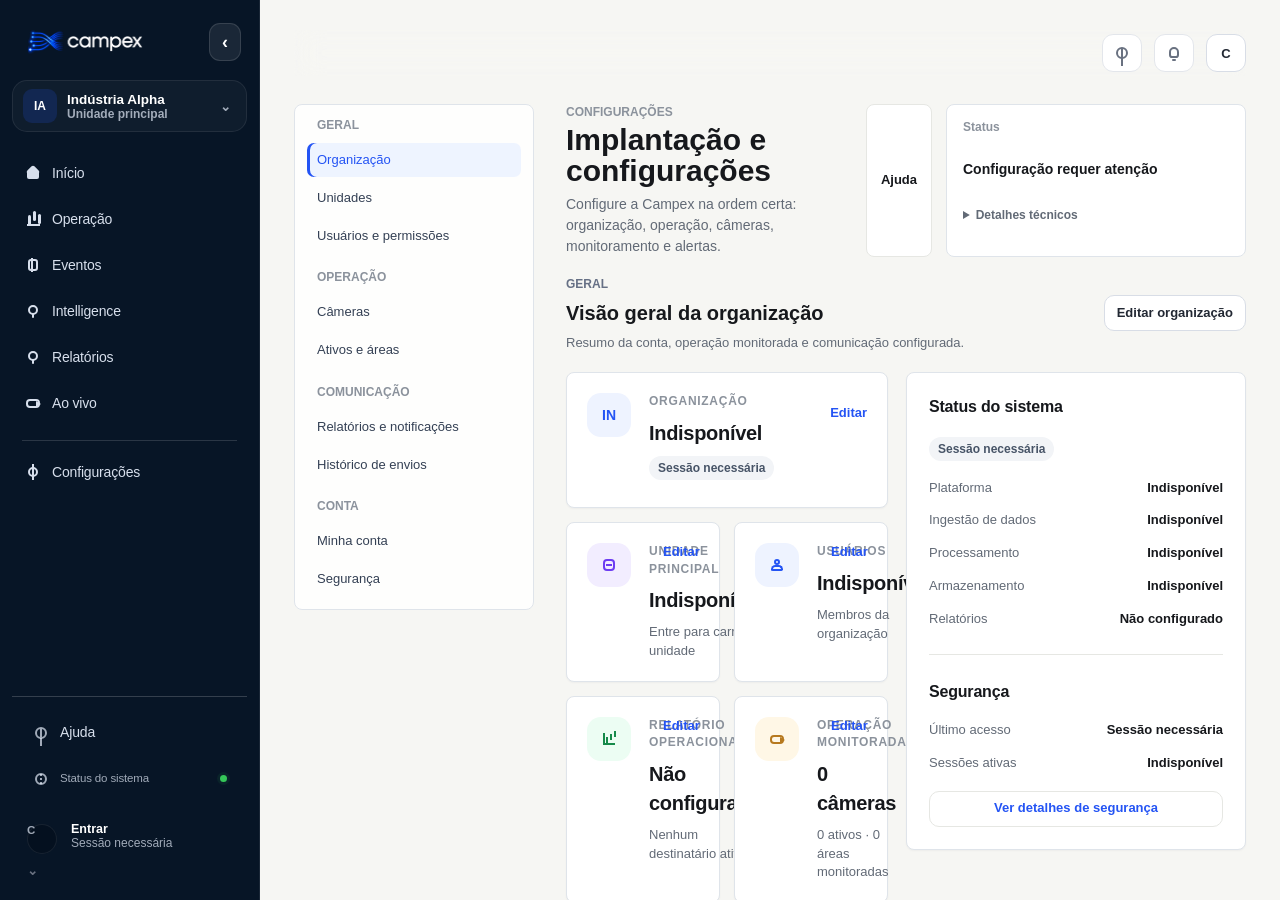
==== commit 1baf2d77: "fix: correct settings internal navigation" ====
--- a/frontend/index.html
+++ b/frontend/index.html
@@ -52,8 +52,8 @@
             </span>
           </button>
           <div class="cx-profile-menu" role="menu">
-            <a href="#minha-conta" role="menuitem">Minha conta</a>
-            <a href="#usuarios" role="menuitem">Usuários e permissões</a>
+            <a href="/settings/cameras#minha-conta" role="menuitem">Minha conta</a>
+            <a href="/settings/cameras#usuarios" role="menuitem">Usuários e permissões</a>
             <button id="sidebarLogoutButton" type="button" role="menuitem">Sair</button>
           </div>
         </div>
@@ -76,21 +76,21 @@
       <section class="cx-settings-layout">
         <aside class="cx-settings-menu">
           <span class="cx-settings-menu-label">Geral</span>
-          <a href="#cliente" data-setup-nav="cliente">Organização</a>
-          <a href="#unidades" data-setup-nav="unidades">Unidades</a>
-          <a href="#usuarios" data-setup-nav="usuarios">Usuários e permissões</a>
+          <a href="/settings/cameras#cliente" data-setup-nav="cliente">Organização</a>
+          <a href="/settings/cameras#unidades" data-setup-nav="unidades">Unidades</a>
+          <a href="/settings/cameras#usuarios" data-setup-nav="usuarios">Usuários e permissões</a>
 
           <span class="cx-settings-menu-label">Operação</span>
-          <a href="#cameras" data-setup-nav="cameras">Câmeras</a>
-          <a href="#maquinas" data-setup-nav="maquinas">Ativos e áreas</a>
+          <a href="/settings/cameras#cameras" data-setup-nav="cameras">Câmeras</a>
+          <a href="/settings/cameras#maquinas" data-setup-nav="maquinas">Ativos e áreas</a>
 
           <span class="cx-settings-menu-label">Comunicação</span>
-          <a href="#destinatarios" data-setup-nav="destinatarios">Relatórios e notificações</a>
-          <a href="#entregas" data-setup-nav="entregas">Histórico de envios</a>
+          <a href="/settings/cameras#destinatarios" data-setup-nav="destinatarios">Relatórios e notificações</a>
+          <a href="/settings/cameras#entregas" data-setup-nav="entregas">Histórico de envios</a>
 
           <span class="cx-settings-menu-label">Conta</span>
-          <a href="#minha-conta" data-setup-nav="minha-conta">Minha conta</a>
-          <a href="#seguranca" data-setup-nav="seguranca">Segurança</a>
+          <a href="/settings/cameras#minha-conta" data-setup-nav="minha-conta">Minha conta</a>
+          <a href="/settings/cameras#seguranca" data-setup-nav="seguranca">Segurança</a>
         </aside>
 
         <div class="cx-settings-content">
@@ -140,7 +140,7 @@
                 <strong id="settingsUnitName">Indisponível</strong>
                 <p id="settingsUnitMeta">Entre para carregar unidade</p>
               </div>
-              <a href="#unidades" aria-label="Editar unidades">Editar</a>
+              <a href="/settings/cameras#unidades" aria-label="Editar unidades">Editar</a>
             </article>
 
             <article class="cx-settings-summary-card">
@@ -150,7 +150,7 @@
                 <strong id="settingsUsersCount">Indisponível</strong>
                 <p id="settingsUsersMeta">Membros da organização</p>
               </div>
-              <a href="#usuarios" aria-label="Editar usuários">Editar</a>
+              <a href="/settings/cameras#usuarios" aria-label="Editar usuários">Editar</a>
             </article>
 
             <article class="cx-settings-summary-card">
@@ -160,7 +160,7 @@
                 <strong id="settingsReportSchedule">Não configurado</strong>
                 <p id="settingsReportRecipient">Destino indisponível</p>
               </div>
-              <a href="#destinatarios" aria-label="Editar relatórios e notificações">Editar</a>
+              <a href="/settings/cameras#destinatarios" aria-label="Editar relatórios e notificações">Editar</a>
             </article>
 
             <article class="cx-settings-summary-card">
@@ -170,7 +170,7 @@
                 <strong id="settingsOperationCount">Indisponível</strong>
                 <p id="settingsOperationMeta">Câmeras, ativos e áreas</p>
               </div>
-              <a href="#maquinas" aria-label="Editar operação monitorada">Editar</a>
+              <a href="/settings/cameras#maquinas" aria-label="Editar operação monitorada">Editar</a>
             </article>
 
             <article class="cx-settings-activity-card">
@@ -179,7 +179,7 @@
                 <strong id="settingsReadinessTitle">Aguardando dados</strong>
                 <p id="settingsReadinessText">Entre para carregar o status da organização e da operação.</p>
               </div>
-              <a id="settingsReadinessAction" href="#entregas">Ver histórico</a>
+              <a id="settingsReadinessAction" href="/settings/cameras#entregas">Ver histórico</a>
             </article>
           </div>
 
@@ -199,7 +199,7 @@
               <div><span>Último acesso</span><strong id="settingsLastAccess">Sessão necessária</strong></div>
               <div><span>Sessões ativas</span><strong id="settingsActiveSessions">Indisponível</strong></div>
             </div>
-            <a class="cx-settings-status-link" href="#seguranca">Ver detalhes de segurança</a>
+            <a class="cx-settings-status-link" href="/settings/cameras#seguranca">Ver detalhes de segurança</a>
           </aside>
         </div>
       </section>
@@ -269,7 +269,7 @@
             <small id="connectedAccountRole">Usuário</small>
           </div>
           <div class="cx-connected-actions">
-            <a href="#usuarios">Gerenciar conta</a>
+            <a href="/settings/cameras#usuarios">Gerenciar conta</a>
             <button id="logoutButton" type="button">Sair</button>
           </div>
         </div>
@@ -395,7 +395,7 @@
             </dl>
           </div>
           <div class="cx-connected-actions">
-            <a href="#usuarios">Usuários e permissões</a>
+            <a href="/settings/cameras#usuarios">Usuários e permissões</a>
             <button id="accountSettingsLogoutButton" type="button">Sair</button>
           </div>
         </div>
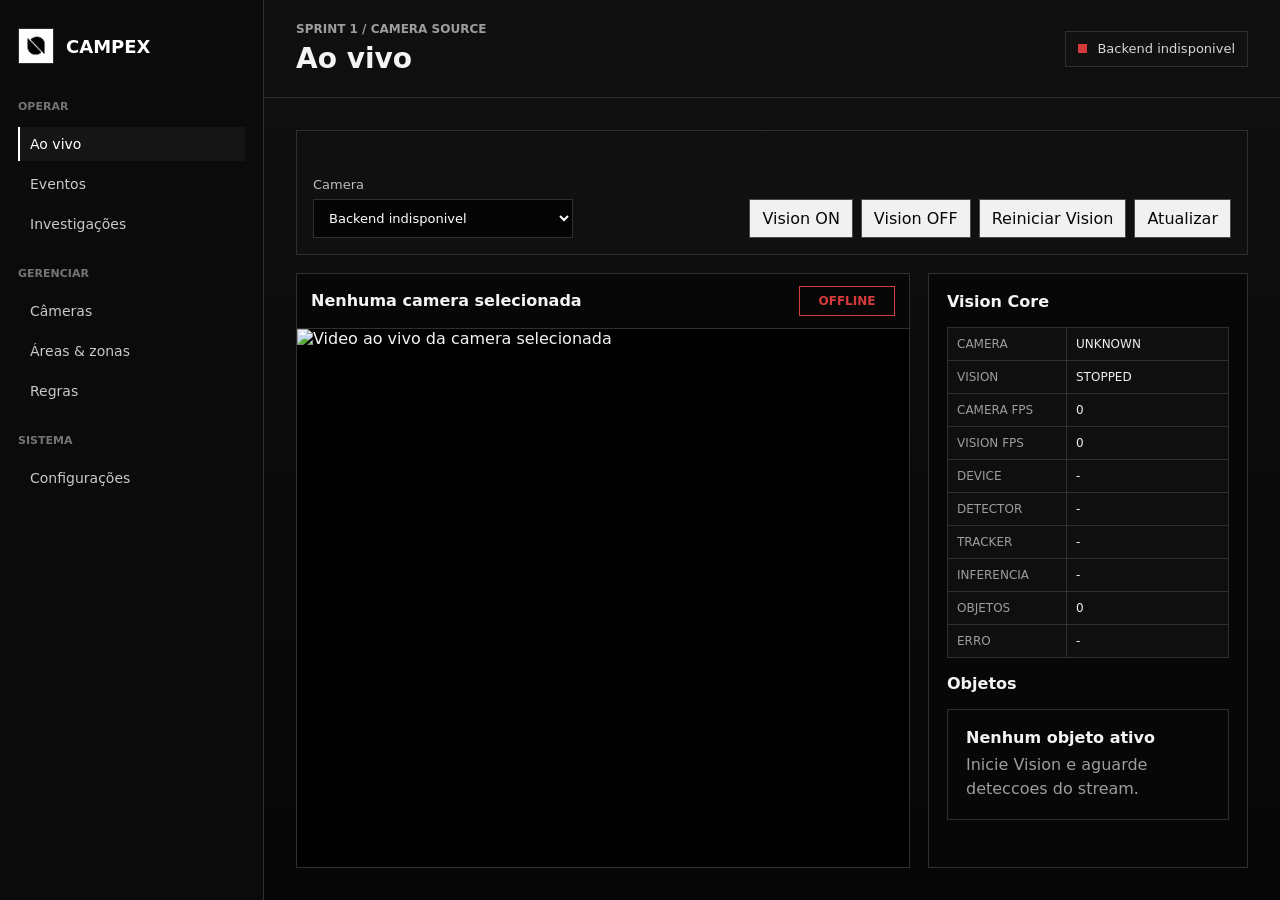
==== commit d49dd385: "feat: import organized Campex vision core" ====
--- a/frontend/index.html
+++ b/frontend/index.html
@@ -3,909 +3,59 @@
   <head>
     <meta charset="utf-8" />
     <meta name="viewport" content="width=device-width, initial-scale=1" />
-    <title>Campex MVP - Câmeras</title>
-    <script>document.write('<base href="'+((location.protocol==='file:'||location.pathname.endsWith('.html')||location.pathname.startsWith('/static/')||/(^|\/)(operation\/)?frontend\/?$/.test(location.pathname))?'./':'/static/')+'">');</script>
-    <link rel="preconnect" href="https://fonts.googleapis.com" />
-    <link rel="preconnect" href="https://fonts.gstatic.com" crossorigin />
-    <link
-      href="https://fonts.googleapis.com/css2?family=Inter:wght@400;500;600&display=swap"
-      rel="stylesheet"
-    />
-    <link rel="stylesheet" href="styles.css?v=campex-settings-v1-20260902" onerror="this.onerror=null;this.href='styles.css'" />
+    <title>CAMPEX</title>
+    <link rel="icon" href="./assets/simbolo.jpeg" />
+    <link rel="stylesheet" href="./css/tokens.css" />
+    <link rel="stylesheet" href="./css/global.css" />
+    <link rel="stylesheet" href="./css/layout.css" />
+    <link rel="stylesheet" href="./css/components.css" />
   </head>
-  <body class="campex-dashboard cx-setup-mode">
-    <aside class="cx-sidebar">
-      <div class="cx-sidebar-top">
-        <a class="cx-logo" href="/operations-view" aria-label="Campex">
-          <img src="campex-logo-oficial.png" alt="Campex" onerror="this.onerror=null;this.src='campex-logo-oficial.png'" />
-          <strong>Campex</strong>
+  <body>
+    <div class="app-shell">
+      <aside class="sidebar" aria-label="Navegacao principal">
+        <a class="brand" href="#live" aria-label="CAMPEX inicio">
+          <img src="./assets/simbolo.jpeg" alt="" class="brand-mark" />
+          <span>CAMPEX</span>
         </a>
-        <button class="cx-collapse" type="button" aria-label="Recolher sidebar">‹</button>
-      </div>
-      <button class="cx-workspace-switcher" type="button" aria-label="Trocar workspace" title="Cliente piloto · Unidade principal">
-        <span class="cx-workspace-initials">CP</span>
-        <span class="cx-workspace-copy">
-          <strong>Cliente piloto</strong>
-          <small>Unidade principal</small>
-        </span>
-        <span class="cx-workspace-arrow">⌄</span>
-      </button>
-      <nav class="cx-nav cx-nav-grouped" aria-label="Navegação principal">
-        <a href="/operations-view?view=home"><span class="cx-nav-icon" data-icon="home"></span>Início</a>
-        <a href="/operations-view"><span class="cx-nav-icon" data-icon="operations"></span>Operação</a>
-        <a href="/events"><span class="cx-nav-icon" data-icon="events"></span>Eventos</a>
-        <a href="/insights"><span class="cx-nav-icon" data-icon="insights"></span>Intelligence</a>
-        <a data-route="/reports" href="/reports"><span class="cx-nav-icon" data-icon="reports"></span>Relatórios</a>
-        <a href="/live-grid"><span class="cx-nav-icon" data-icon="camera"></span>Ao vivo</a>
-        <hr />
-        <a class="active" aria-current="page" title="Configurações" href="/settings/cameras"><span class="cx-nav-icon" data-icon="settings"></span>Configurações</a>
-      </nav>
-      <div class="cx-account">
-        <a href="/help" class="cx-footer-link"><span class="cx-nav-icon" data-icon="help"></span>Ajuda</a>
-        <a href="/settings/cameras" class="cx-footer-link"><span class="cx-nav-icon" data-icon="status"></span>Sistema online</a>
-        <div class="cx-profile-menu-wrap">
-          <button class="cx-profile-trigger" type="button" aria-haspopup="true">
-            <span class="cx-avatar">C</span>
-            <span>
-              <strong class="cx-profile-name">Configuração</strong>
-              <small class="cx-profile-role">Admin</small>
-            </span>
-          </button>
-          <div class="cx-profile-menu" role="menu">
-            <a href="/settings/cameras#minha-conta" role="menuitem">Minha conta</a>
-            <a href="/settings/cameras#usuarios" role="menuitem">Usuários e permissões</a>
-            <button id="sidebarLogoutButton" type="button" role="menuitem">Sair</button>
-          </div>
-        </div>
-      </div>
-    </aside>
-    <main class="cx-main app-content">
-      <header class="cx-header cx-topbar">
-        <div>
-          <p>Campex</p>
-          <h1>Configurações</h1>
-        </div>
-        <div class="cx-header-tools">
-          <input class="cx-top-search" placeholder="Busca" hidden />
-          <button class="cx-icon-button" type="button" aria-label="Ajuda"><span class="cx-nav-icon" data-icon="help"></span></button>
-          <button class="cx-icon-button" type="button" aria-label="Notificações"><span class="cx-nav-icon" data-icon="alert"></span></button>
-          <button class="cx-top-avatar" type="button" aria-label="Conta">C</button>
-        </div>
-      </header>
 
-      <section class="cx-settings-layout">
-        <aside class="cx-settings-menu">
-          <span class="cx-settings-menu-label">Geral</span>
-          <a href="/settings/cameras#cliente" data-setup-nav="cliente">Organização</a>
-          <a href="/settings/cameras#unidades" data-setup-nav="unidades">Unidades</a>
-          <a href="/settings/cameras#usuarios" data-setup-nav="usuarios">Usuários e permissões</a>
-
-          <span class="cx-settings-menu-label">Operação</span>
-          <a href="/settings/cameras#cameras" data-setup-nav="cameras">Câmeras</a>
-          <a href="/settings/cameras#maquinas" data-setup-nav="maquinas">Ativos e áreas</a>
-
-          <span class="cx-settings-menu-label">Comunicação</span>
-          <a href="/settings/cameras#destinatarios" data-setup-nav="destinatarios">Relatórios e notificações</a>
-          <a href="/settings/cameras#entregas" data-setup-nav="entregas">Histórico de envios</a>
-
-          <span class="cx-settings-menu-label">Conta</span>
-          <a href="/settings/cameras#minha-conta" data-setup-nav="minha-conta">Minha conta</a>
-          <a href="/settings/cameras#seguranca" data-setup-nav="seguranca">Segurança</a>
-        </aside>
-
-        <div class="cx-settings-content">
-      <section class="cx-setup-hero">
-        <div>
-          <span>CONFIGURAÇÕES</span>
-          <h2>Implantação e configurações</h2>
-          <p>Configure a Campex na ordem certa: organização, operação, câmeras, monitoramento e alertas.</p>
-        </div>
-        <a class="cx-setup-help-button" href="/help">Ajuda</a>
-        <div class="cx-setup-hero-status">
-          <small>Status</small>
-          <strong id="setupHeroStatus">Verificando configuração</strong>
-          <details class="cx-setup-technical-status">
-            <summary>Detalhes técnicos</summary>
-            <span id="apiStatus" class="badge">Verificando API</span>
-            <small>Ambiente local do piloto</small>
-          </details>
-        </div>
-      </section>
-      <section id="setupOverview" class="cx-settings-overview" data-setup-section="cliente">
-        <div class="cx-settings-section-head">
-          <div>
-            <span>Geral</span>
-            <h2>Visão geral da organização</h2>
-            <p>Resumo da conta, operação monitorada e comunicação configurada.</p>
-          </div>
-          <button class="cx-secondary-link" type="button" data-open-organization-editor>Editar organização</button>
-        </div>
-
-        <div class="cx-settings-overview-grid">
-          <div class="cx-settings-summary-grid">
-            <article class="cx-settings-summary-card is-wide">
-              <span class="cx-summary-icon cx-org-logo" data-tone="blue" aria-hidden="true">IA</span>
-              <div>
-                <small>Organização</small>
-                <strong id="settingsOrgName">Indisponível</strong>
-                <p><span id="settingsOrgStatus" class="cx-setup-pill neutral">Sessão necessária</span></p>
-              </div>
-              <button type="button" data-open-organization-editor aria-label="Editar organização">Editar</button>
-            </article>
-
-            <article class="cx-settings-summary-card">
-              <span class="cx-summary-icon" data-tone="purple"><span class="cx-nav-icon" data-icon="overview"></span></span>
-              <div>
-                <small>Unidade principal</small>
-                <strong id="settingsUnitName">Indisponível</strong>
-                <p id="settingsUnitMeta">Entre para carregar unidade</p>
-              </div>
-              <a href="/settings/cameras#unidades" aria-label="Editar unidades">Editar</a>
-            </article>
-
-            <article class="cx-settings-summary-card">
-              <span class="cx-summary-icon" data-tone="blue"><span class="cx-nav-icon" data-icon="users"></span></span>
-              <div>
-                <small>Usuários</small>
-                <strong id="settingsUsersCount">Indisponível</strong>
-                <p id="settingsUsersMeta">Membros da organização</p>
-              </div>
-              <a href="/settings/cameras#usuarios" aria-label="Editar usuários">Editar</a>
-            </article>
-
-            <article class="cx-settings-summary-card">
-              <span class="cx-summary-icon" data-tone="green"><span class="cx-nav-icon" data-icon="reports"></span></span>
-              <div>
-                <small>Relatório operacional</small>
-                <strong id="settingsReportSchedule">Não configurado</strong>
-                <p id="settingsReportRecipient">Destino indisponível</p>
-              </div>
-              <a href="/settings/cameras#destinatarios" aria-label="Editar relatórios e notificações">Editar</a>
-            </article>
-
-            <article class="cx-settings-summary-card">
-              <span class="cx-summary-icon" data-tone="amber"><span class="cx-nav-icon" data-icon="camera"></span></span>
-              <div>
-                <small>Operação monitorada</small>
-                <strong id="settingsOperationCount">Indisponível</strong>
-                <p id="settingsOperationMeta">Câmeras, ativos e áreas</p>
-              </div>
-              <a href="/settings/cameras#maquinas" aria-label="Editar operação monitorada">Editar</a>
-            </article>
-
-            <article class="cx-settings-activity-card">
-              <div>
-                <small>Resumo de configuração</small>
-                <strong id="settingsReadinessTitle">Aguardando dados</strong>
-                <p id="settingsReadinessText">Entre para carregar o status da organização e da operação.</p>
-              </div>
-              <a id="settingsReadinessAction" href="/settings/cameras#entregas">Ver histórico</a>
-            </article>
-          </div>
-
-          <aside class="cx-settings-status-card">
-            <h3>Status do sistema</h3>
-            <span id="settingsSystemBadge" class="cx-setup-pill neutral">Sessão necessária</span>
-            <div class="cx-settings-status-list">
-              <div><span>Plataforma</span><strong id="settingsPlatformStatus">Indisponível</strong></div>
-              <div><span>Ingestão de dados</span><strong id="settingsDataStatus">Indisponível</strong></div>
-              <div><span>Processamento</span><strong id="settingsProcessingStatus">Indisponível</strong></div>
-              <div><span>Armazenamento</span><strong id="settingsStorageStatus">Indisponível</strong></div>
-              <div><span>Relatórios</span><strong id="settingsReportsStatus">Indisponível</strong></div>
-            </div>
-            <hr />
-            <h3>Segurança</h3>
-            <div class="cx-settings-status-list">
-              <div><span>Último acesso</span><strong id="settingsLastAccess">Sessão necessária</strong></div>
-              <div><span>Sessões ativas</span><strong id="settingsActiveSessions">Indisponível</strong></div>
-            </div>
-            <a class="cx-settings-status-link" href="/settings/cameras#seguranca">Ver detalhes de segurança</a>
-          </aside>
-        </div>
-      </section>
-      <section id="login" class="panel cx-auth-panel" data-setup-section="cliente" hidden>
-        <div id="loginHeader" class="cx-auth-heading">
-          <span>Conta</span>
-          <h2>Entrar na Campex</h2>
-          <p>Acesse sua organização e operação.</p>
-        </div>
-
-        <form id="loginForm" class="form cx-login-form" method="post" autocomplete="on">
-          <label>
-            E-mail
-            <input name="email" type="email" autocomplete="username" />
-          </label>
-          <label>
-            Senha
-            <span class="cx-password-field">
-              <input id="loginPasswordInput" name="senha" type="password" autocomplete="current-password" />
-              <button id="loginPasswordToggle" type="button" aria-label="Mostrar senha" aria-pressed="false">
-                <span aria-hidden="true">👁</span>
-              </button>
-            </span>
-          </label>
-          <button class="cx-auth-submit" type="submit">Entrar</button>
-          <div class="cx-auth-divider"><span>ou</span></div>
-          <a id="googleOAuthButton" class="cx-oauth-button" href="/auth/oauth/google/start?next=/settings/cameras">
-            <span class="cx-google-mark" aria-hidden="true">G</span>
-            Continuar com Google
-          </a>
-          <div id="loginStatus" class="cx-login-status" role="status">Entre para acessar as configurações da operação.</div>
-          <button id="showSignupButton" class="cx-auth-link" type="button">Criar conta</button>
-        </form>
-
-        <form id="signupForm" class="form cx-login-form" method="post" autocomplete="on" hidden>
-          <div class="cx-auth-heading compact">
-            <span>Nova organização</span>
-            <h2>Criar conta</h2>
-            <p>Crie sua empresa na Campex e comece a configuração.</p>
-          </div>
-          <label>
-            Nome
-            <input name="nome" required autocomplete="name" />
-          </label>
-          <label>
-            E-mail
-            <input name="email" type="email" required autocomplete="username" />
-          </label>
-          <label>
-            Senha
-            <input name="senha" type="password" required minlength="8" autocomplete="new-password" />
-          </label>
-          <label>
-            Nome da empresa
-            <input name="empresa_nome" required autocomplete="organization" />
-          </label>
-          <button class="cx-auth-submit" type="submit">Criar conta</button>
-          <div id="signupStatus" class="cx-login-status" role="status"></div>
-          <button id="showLoginButton" class="cx-auth-link" type="button">Já tenho uma conta</button>
-        </form>
-
-        <div id="connectedAccountPanel" class="cx-connected-account" hidden>
-          <div>
-            <span>Conta conectada</span>
-            <strong id="connectedAccountName">Usuário Campex</strong>
-            <small id="connectedAccountEmail">-</small>
-            <small id="connectedAccountRole">Usuário</small>
-          </div>
-          <div class="cx-connected-actions">
-            <a href="/settings/cameras#usuarios">Gerenciar conta</a>
-            <button id="logoutButton" type="button">Sair</button>
-          </div>
-        </div>
-
-        <section id="firstRunPanel" class="compact-card" hidden>
-          <h3>Primeira instalação da Campex</h3>
-          <p class="muted">
-            Use este fluxo somente no primeiro uso do computador Edge. Depois que o primeiro administrador for criado,
-            esta etapa fica bloqueada automaticamente.
-          </p>
-          <form id="firstRunForm" class="form" method="post" action="/first-run/complete" autocomplete="off">
-            <div class="grid">
-              <label>
-                Nome do administrador
-                <input name="admin_nome" required placeholder="Ex.: Felipe" />
-              </label>
-              <label>
-                E-mail do administrador
-                <input name="admin_email" type="email" required autocomplete="username" />
-              </label>
-              <label>
-                Senha
-                <input name="admin_senha" type="password" required minlength="8" autocomplete="new-password" />
-              </label>
-            </div>
-            <div class="grid">
-              <label>
-                Empresa
-                <input name="empresa_nome" required placeholder="Ex.: Cliente Industrial" />
-              </label>
-              <label>
-                Documento opcional
-                <input name="empresa_documento" placeholder="CNPJ ou documento" />
-              </label>
-              <label>
-                Unidade inicial
-                <input name="unidade_nome" required placeholder="Ex.: Fábrica principal" />
-              </label>
-            </div>
-            <div class="grid">
-              <label>
-                Localização opcional
-                <input name="unidade_localizacao" placeholder="Cidade, UF" />
-              </label>
-              <label>
-                Timezone
-                <input name="timezone" value="America/Sao_Paulo" />
-              </label>
-            </div>
-            <div class="actions">
-              <button type="submit">Criar primeira instalação</button>
-            </div>
-            <div id="firstRunStatus" class="muted">Verificando disponibilidade do First Run...</div>
-          </form>
-        </section>
-      </section>
-
-      <section id="minha-conta" class="panel cx-account-settings-panel" data-setup-section="minha-conta">
-        <div class="cx-settings-section-head compact">
-          <div>
-            <span>Conta</span>
-            <h2>Minha conta</h2>
-            <p>Dados da sessão atual na Campex.</p>
-          </div>
-        </div>
-        <div id="accountSettingsPanel" class="cx-connected-account">
-          <div class="cx-settings-block">
-            <span>Perfil</span>
-            <div class="cx-profile-photo-row">
-              <span class="cx-account-photo" aria-hidden="true">C</span>
-              <div>
-                <strong>Foto de perfil</strong>
-                <small>Fallback por iniciais enquanto não houver armazenamento de imagem.</small>
-                <div class="cx-inline-actions">
-                  <button type="button" disabled>Alterar foto</button>
-                  <button type="button" disabled>Remover foto</button>
-                </div>
-              </div>
-            </div>
-            <dl class="cx-account-fields">
-              <div>
-                <dt>Nome</dt>
-                <dd id="accountSettingsName">Usuário Campex</dd>
-              </div>
-              <div>
-                <dt>E-mail</dt>
-                <dd id="accountSettingsEmail">-</dd>
-              </div>
-              <div>
-                <dt>Função</dt>
-                <dd id="accountSettingsRole">Usuário</dd>
-              </div>
-            </dl>
-          </div>
-          <div class="cx-settings-block">
-            <span>Segurança</span>
-            <dl class="cx-account-fields">
-              <div>
-                <dt>Alterar senha</dt>
-                <dd>Disponível pelo fluxo de autenticação existente.</dd>
-              </div>
-              <div>
-                <dt>Sessão atual</dt>
-                <dd id="settingsCurrentSession">Conta autenticada</dd>
-              </div>
-            </dl>
-          </div>
-          <div class="cx-settings-block">
-            <span>Preferências</span>
-            <dl class="cx-account-fields">
-              <div>
-                <dt>Idioma</dt>
-                <dd>Português (Brasil)</dd>
-              </div>
-              <div>
-                <dt>Timezone</dt>
-                <dd>America/Sao_Paulo</dd>
-              </div>
-              <div>
-                <dt>Notificações pessoais</dt>
-                <dd>Gerenciadas em destinatários de alerta.</dd>
-              </div>
-            </dl>
-          </div>
-          <div class="cx-connected-actions">
-            <a href="/settings/cameras#usuarios">Usuários e permissões</a>
-            <button id="accountSettingsLogoutButton" type="button">Sair</button>
-          </div>
-        </div>
-      </section>
-
-      <section id="seguranca" class="panel cx-security-settings-panel" data-setup-section="seguranca">
-        <div class="cx-settings-section-head compact">
-          <div>
-            <span>Conta</span>
-            <h2>Segurança</h2>
-            <p>Controles de acesso e informações sensíveis permanecem protegidos pelo backend da Campex.</p>
-          </div>
-        </div>
-        <div class="cx-settings-security-grid">
-          <article>
-            <strong>Autenticação</strong>
-            <span id="settingsSecurityAuth">Sessão necessária</span>
-          </article>
-          <article>
-            <strong>Credenciais de câmera</strong>
-            <span>Não são exibidas no navegador.</span>
-          </article>
-          <article>
-            <strong>Permissões</strong>
-            <span>Gerenciadas em Usuários e permissões.</span>
-          </article>
-        </div>
-      </section>
-
-        <section id="maquinas" class="setup-v0-panel" data-setup-section="maquinas">
-          <div class="setup-v0-header">
-            <div>
-              <p class="eyebrow">Configurações</p>
-              <h2>Implantação guiada</h2>
-              <p>Estrutura da operação: configure empresa, operação, câmera, monitoramento, calibração e alertas em uma sequência segura.</p>
-            </div>
-            <span id="setupSaveStatus" class="badge">Carregando configuração</span>
-          </div>
-
-          <div class="setup-journey">
-            <article class="compact-card setup-stage">
-              <span class="badge">1. Empresa</span>
-              <h3>Organização pronta</h3>
-              <div id="setupCompanySummary" class="compact-list">Carregando empresa...</div>
-            </article>
-            <article class="compact-card setup-stage">
-              <span class="badge">2. Operação</span>
-              <h3>Mapa da operação</h3>
-              <div id="setupOperationSummary" class="compact-list">Carregando operação...</div>
-            </article>
-            <article class="compact-card setup-stage">
-              <span class="badge">3. Câmera</span>
-              <h3>Câmera conectada</h3>
-              <div id="setupCameraGate" class="compact-list">Crie um ativo para liberar cadastro de câmera.</div>
-            </article>
-          </div>
-
-          <div class="setup-v0-grid">
-            <form id="setupUnitForm" class="form compact-card">
-              <h3>1. Unidade/Fábrica</h3>
-              <label>
-                Organização
-                <select name="cliente_id" id="setupUnitClientSelect"></select>
-              </label>
-              <label>
-                Nome da unidade
-                <input name="nome" required placeholder="Ex.: Fábrica principal" />
-              </label>
-              <button type="submit">Salvar unidade</button>
-            </form>
-
-            <form id="setupAreaForm" class="form compact-card">
-              <h3>2. Área</h3>
-              <label>
-                Unidade
-                <select name="unidade_id" id="setupAreaUnitSelect" required></select>
-              </label>
-              <label>
-                Nome da área
-                <input name="nome" required placeholder="Ex.: Corte" />
-              </label>
-              <button type="submit">Salvar área</button>
-            </form>
-
-            <form id="setupProcessForm" class="form compact-card">
-              <h3>3. Processo/Estação</h3>
-              <label>
-                Área
-                <select name="area_id" id="setupProcessAreaSelect"></select>
-              </label>
-              <label>
-                Nome do processo
-                <input name="nome" required placeholder="Ex.: Linha A6" />
-              </label>
-              <button type="submit">Salvar processo</button>
-            </form>
-
-            <form id="setupAssetForm" class="form compact-card">
-              <h3>4. Máquina/Posto</h3>
-              <label>
-                Processo
-                <select name="process_id" id="setupAssetProcessSelect"></select>
-              </label>
-              <label>
-                Nome do ativo
-                <input name="nome" required placeholder="Ex.: A6" />
-              </label>
-              <button type="submit">Salvar ativo</button>
-            </form>
-          </div>
-
-          <div class="settings-grid">
-            <section class="compact-card">
-              <h3>Hierarquia configurada</h3>
-              <div id="setupHierarchy" class="compact-list">Carregando...</div>
-            </section>
-
-            <section class="compact-card">
-              <h3>Associar câmera ao ativo</h3>
-              <form id="setupCameraContextForm" class="form compact-form">
-                <label>
-                  Câmera
-                  <select name="camera_id" id="setupContextCameraSelect" required></select>
-                </label>
-                <label>
-                  Ativo/máquina/posto
-                  <select name="asset_id" id="setupContextAssetSelect" required></select>
-                </label>
-                <button type="submit">Associar câmera</button>
-              </form>
-              <div id="setupCameraLinks" class="compact-list"></div>
-            </section>
-          </div>
-
-          <div class="settings-grid">
-            <section class="compact-card">
-              <span class="badge">4. Monitoramento</span>
-              <h3>O que a Campex deve observar?</h3>
-              <p class="muted">Capacidades configuráveis nesta versão: paradas/interrupções e ausência de operador.</p>
-              <div id="setupCapabilities" class="compact-list">Carregando capacidades...</div>
-            </section>
-
-            <section class="compact-card">
-              <span class="badge">7. Pronto para operar</span>
-              <h3>Status de configuração</h3>
-              <div id="setupReadiness" class="compact-list">Carregando status...</div>
-            </section>
-          </div>
-
-          <section class="compact-card">
-            <span class="badge">Checklist final</span>
-            <h3>Pronto para operar</h3>
-            <p class="muted">A Campex só marca pronto quando existe comprovação real no banco e no runtime.</p>
-            <div id="setupInstallChecklist" class="compact-list">Carregando checklist...</div>
-            <div id="setupReadinessConclusion" class="result muted">Calculando conclusão...</div>
+        <nav class="nav-groups">
+          <section class="nav-group" aria-labelledby="nav-operar">
+            <h2 id="nav-operar">Operar</h2>
+            <a href="#live" data-route="live">Ao vivo</a>
+            <a href="#events" data-route="events">Eventos</a>
+            <a href="#investigations" data-route="investigations">Investigações</a>
           </section>
 
-          <section class="compact-card">
-            <span class="badge">5. Calibração</span>
-            <h3>Monitoramento e calibração</h3>
-            <p class="muted">
-              Desenhe a região da máquina e a zona do operador na câmera aberta abaixo. Depois salve o monitor com tempos em linguagem operacional.
-            </p>
-            <form id="setupMonitorForm" class="form">
-              <div class="grid">
-                <label>
-                  Câmera
-                  <select name="camera_id" id="setupMonitorCameraSelect" required></select>
-                </label>
-                <label>
-                  Nome da máquina/posto
-                  <input name="nome" required placeholder="Ex.: A6" />
-                </label>
-                <details class="setup-advanced">
-                  <summary>Configurações avançadas de tempo</summary>
-                  <label>
-                    Considerar parada após
-                    <input name="stop_seconds" type="number" min="1" value="30" />
-                  </label>
-                  <label>
-                    Considere ausência após
-                    <input name="operator_absence_seconds" type="number" min="1" value="300" />
-                  </label>
-                  <label>
-                    Parada com operador após
-                    <input name="stopped_with_operator_seconds" type="number" min="1" value="120" />
-                  </label>
-                </details>
-              </div>
-              <div class="actions">
-                <button type="button" id="setupOpenCameraButton">Abrir câmera para desenhar zonas</button>
-                <button type="submit">Salvar monitor com zonas desenhadas</button>
-              </div>
-            </form>
+          <section class="nav-group" aria-labelledby="nav-gerenciar">
+            <h2 id="nav-gerenciar">Gerenciar</h2>
+            <a href="#cameras" data-route="cameras">Câmeras</a>
+            <a href="#zones" data-route="zones">Áreas & zonas</a>
+            <a href="#rules" data-route="rules">Regras</a>
           </section>
 
-          <details class="compact-card setup-advanced">
-            <summary>Diagnóstico técnico</summary>
-            <p class="muted">IDs, runtime, câmera, listas técnicas e saúde continuam disponíveis abaixo para suporte.</p>
-          </details>
-        </section>
+          <section class="nav-group" aria-labelledby="nav-sistema">
+            <h2 id="nav-sistema">Sistema</h2>
+            <a href="#settings" data-route="settings">Configurações</a>
+          </section>
+        </nav>
+      </aside>
 
-        <dialog id="organizationDialog" class="cx-settings-modal">
-          <div id="cliente" class="panel cx-settings-edit-panel">
-            <h2>Editar organização</h2>
-            <div class="cx-profile-photo-row cx-organization-logo-row">
-              <span class="cx-account-photo cx-org-logo" aria-hidden="true">IA</span>
-              <div>
-                <strong>Logo da empresa</strong>
-                <small>Fallback por iniciais enquanto não houver armazenamento de logo.</small>
-                <div class="cx-inline-actions">
-                  <button type="button" disabled>Alterar logo</button>
-                </div>
-              </div>
-            </div>
-            <form id="clientForm" class="form">
-              <label>
-                Nome da organização
-                <input name="nome" required placeholder="Ex.: Organização piloto" />
-              </label>
-              <label>
-                Documento opcional
-                <input name="documento" placeholder="CNPJ ou documento" />
-              </label>
-              <div class="actions">
-                <button type="submit">Salvar organização</button>
-                <button type="button" data-close-organization-editor>Cancelar</button>
-              </div>
-            </form>
-            <div id="clientList" class="compact-list"></div>
+      <main class="workspace">
+        <header class="topbar">
+          <div>
+            <p class="eyebrow">Sprint 1 / Camera Source</p>
+            <h1 id="page-title">Ao vivo</h1>
           </div>
-        </dialog>
-        <div class="settings-grid cx-setup-section-grid">
-          <div id="unidades" class="panel" data-setup-section="unidades">
-            <h2>Unidade</h2>
-            <form id="unitForm" class="form">
-              <label>
-                Organização
-                <select name="cliente_id" id="unitClientSelect"></select>
-              </label>
-              <label>
-                Nome da unidade
-                <input name="nome" required placeholder="Ex.: Fábrica principal" />
-              </label>
-              <label>
-                Endereço opcional
-                <input name="localizacao" placeholder="Cidade, UF" />
-              </label>
-              <button type="submit">Cadastrar unidade</button>
-            </form>
-            <div id="unitList" class="compact-list"></div>
+          <div class="connection" id="backend-status" data-state="checking" role="status">
+            <span class="status-dot" aria-hidden="true"></span>
+            <span class="status-text">Verificando backend</span>
           </div>
-        </div>
+        </header>
 
-        <div class="settings-grid cx-setup-section-grid">
-          <div id="usuarios" class="panel" data-setup-section="usuarios">
-            <h2>Usuários e permissões</h2>
-            <form id="userForm" class="form">
-              <label>
-                Organização
-                <select name="cliente_id" id="userClientSelect"></select>
-              </label>
-              <label>
-                Nome
-                <input name="nome" placeholder="Nome do usuário" />
-              </label>
-              <label>
-                E-mail
-                <input name="email" type="email" required />
-              </label>
-              <label>
-                Senha provisória
-                <input name="senha" type="password" required minlength="8" autocomplete="new-password" />
-              </label>
-              <label>
-                Função
-                <select name="role">
-                  <option value="admin_cliente">Admin cliente</option>
-                  <option value="operador">Operador</option>
-                  <option value="visualizador">Visualizador</option>
-                </select>
-              </label>
-              <button type="submit">Cadastrar usuário</button>
-            </form>
-            <div id="userList" class="compact-list"></div>
-          </div>
-          <div id="atalhos-maquinas" class="panel" data-setup-section="maquinas">
-            <h2>Atalhos de máquina</h2>
-            <form id="machineConfigForm" class="form">
-              <label>
-                Câmera
-                <select name="camera_id" id="machineCameraSelect"></select>
-              </label>
-              <label>
-                Nome da máquina
-                <input name="nome" required placeholder="Ex.: Máquina principal" />
-              </label>
-              <button type="submit">Criar máquina padrão</button>
-            </form>
-            <div id="machineConfigList" class="compact-list"></div>
-          </div>
-        </div>
+        <section class="content-stage" id="app-view" aria-live="polite"></section>
+      </main>
+    </div>
 
-        <section id="cameras" class="panel cx-setup-camera-form-panel" data-setup-section="cameras">
-        <h2>Câmeras RTSP</h2>
-        <form id="cameraForm" class="form">
-          <label>
-            Nome da câmera
-            <input name="nome" required placeholder="Ex.: Máquina Principal" />
-          </label>
-          <div class="grid">
-            <label>
-              Unidade
-              <select name="unidade_id" id="cameraUnitSelect" required></select>
-            </label>
-            <label>
-              Campex Edge
-              <select name="edge_id" id="cameraEdgeSelect" required>
-                <option value="">Carregando Edges...</option>
-              </select>
-            </label>
-          </div>
-
-          <label>
-            URL RTSP completa <span class="muted">(opcional)</span>
-            <input name="rtsp_url" placeholder="rtsp://usuario:senha@host:554/caminho" />
-          </label>
-
-          <div class="separator">ou informe os dados separadamente</div>
-
-          <div class="grid">
-            <label>
-              IP ou host
-              <input name="host" placeholder="192.168.1.20" />
-            </label>
-            <label>
-              Porta RTSP
-              <input name="porta_rtsp" type="number" min="1" max="65535" value="554" />
-            </label>
-            <label>
-              Caminho RTSP
-              <input name="caminho_rtsp" placeholder="/cam/realmonitor?channel=1&subtype=0" />
-            </label>
-          </div>
-
-          <div class="grid">
-            <label>
-              Usuário
-              <input name="usuario" autocomplete="username" />
-            </label>
-            <label>
-              Senha
-              <input name="senha" type="password" autocomplete="current-password" />
-            </label>
-          </div>
-
-          <div class="actions">
-            <button type="button" id="testButton" hidden>Testar conexão</button>
-            <button type="button" id="liveViewButton" hidden>Abrir Live View</button>
-            <button type="submit">Adicionar câmera</button>
-          </div>
-          <label class="sound-toggle">
-            <input name="ativa" type="checkbox" checked />
-            Ativar câmera no Edge após salvar
-          </label>
-        </form>
-        </section>
-
-      <section class="panel cx-setup-result-panel" data-setup-section="cameras">
-        <h2>Status da configuração</h2>
-        <div id="result" class="result muted">Preencha os dados da câmera para enviar a configuração ao Campex Edge.</div>
-      </section>
-
-      <section class="panel cx-setup-health-panel" data-setup-section="entregas">
-        <h2>Saúde da instalação</h2>
-        <div id="systemHealth" class="result muted">Carregando saúde da instalação...</div>
-        <h2>Checklist do piloto</h2>
-        <div id="pilotChecklist" class="result muted">Carregando checklist...</div>
-      </section>
-
-      <section class="panel cx-setup-camera-list-panel" data-setup-section="cameras">
-        <h2>Câmeras cadastradas</h2>
-        <div id="cameraList" class="camera-list"></div>
-      </section>
-
-      <section class="panel viewer cx-setup-viewer-panel" data-setup-section="cameras">
-        <div class="viewer-header">
-          <div>
-            <h2 id="viewerTitle">Nenhuma câmera aberta</h2>
-            <p id="viewerClock" class="muted">--</p>
-          </div>
-          <span id="viewerStatus" class="badge offline">Offline</span>
-        </div>
-        <div id="viewerStage" class="viewer-stage">
-          <div id="viewerMessage">Selecione “Abrir câmera” em uma câmera cadastrada.</div>
-          <img id="liveImage" alt="Transmissão ao vivo" />
-          <canvas id="areaCanvas"></canvas>
-        </div>
-        <div class="viewer-meta">
-          <span>Resolução: <strong id="viewerResolution">indisponível</strong></span>
-          <span>FPS: <strong id="viewerFps">indisponível</strong></span>
-          <span>Último frame: <strong id="viewerLastFrame">nunca</strong></span>
-          <span>IA: <strong id="viewerAiStatus">inativa</strong></span>
-          <span>Pessoas: <strong id="viewerPeopleCount">0</strong></span>
-          <span>Área: <strong id="viewerAreaName">nenhuma</strong></span>
-          <span>Estado: <strong id="viewerAreaState">livre</strong></span>
-          <span>Dentro: <strong id="viewerAreaPeople">0</strong></span>
-          <span>IDs: <strong id="viewerAreaIds">-</strong></span>
-          <span>Máquina: <strong id="viewerMachineState">indisponível</strong></span>
-          <span>Movimento: <strong id="viewerMachineMotion">-</strong></span>
-        </div>
-        <div class="actions viewer-actions">
-          <button type="button" id="startAnalysisButton">Ligar análise futura</button>
-          <button type="button" id="stopAnalysisButton">Desligar análise futura</button>
-          <button type="button" id="createAreaButton">Preparar área</button>
-          <button type="button" id="undoAreaPointButton">Desfazer ponto</button>
-          <button type="button" id="saveAreaButton">Salvar área</button>
-          <button type="button" id="cancelAreaButton">Cancelar</button>
-          <button type="button" id="createMachineButton">Preparar máquina</button>
-          <button type="button" id="nextMachineZoneButton">Próxima zona</button>
-          <button type="button" id="saveMachineButton">Salvar máquina</button>
-        </div>
-        <div id="areaList" class="area-list"></div>
-        <div id="machineList" class="area-list"></div>
-      </section>
-
-      <section class="panel cx-setup-operations-panel" data-setup-section="entregas">
-        <h2>Visão geral</h2>
-        <div id="operationsList" class="event-list"></div>
-      </section>
-
-      <section class="panel cx-setup-events-panel" data-setup-section="entregas">
-        <h2>Ocorrências recentes</h2>
-        <div id="activeIncident" class="incident-active muted">Nenhuma ocorrência ativa.</div>
-        <div id="eventList" class="event-list"></div>
-      </section>
-
-      <section class="panel cx-setup-realtime-panel" data-setup-section="entregas">
-        <div class="alert-header">
-          <h2>Alertas em tempo real</h2>
-          <span id="unackedCount" class="badge offline">0 não reconhecidos</span>
-        </div>
-        <label class="sound-toggle">
-          <input id="soundToggle" type="checkbox" />
-          Som ligado
-        </label>
-        <div id="liveAlertList" class="alert-list">
-          <div class="muted">Nenhum alerta recebido agora.</div>
-        </div>
-      </section>
-
-      <section id="destinatarios" class="panel cx-setup-recipients-panel" data-setup-section="destinatarios">
-        <h2>Responsáveis por alertas</h2>
-        <div id="alertSetupStatus" class="result muted">Verificando configuração de alertas...</div>
-        <form id="recipientForm" class="form">
-          <div class="grid">
-            <label>
-              Nome
-              <input name="nome" required placeholder="Ex.: Supervisor" />
-            </label>
-            <label>
-              E-mail
-              <input name="email" type="email" required placeholder="supervisor@empresa.com" />
-            </label>
-            <label>
-              Severidade mínima
-              <select name="severidade_minima">
-                <option value="low">Baixa</option>
-                <option value="medium">Média</option>
-                <option value="high" selected>Alta</option>
-                <option value="critical">Crítica</option>
-              </select>
-            </label>
-            <label>
-              Tipos de evento
-              <input name="event_types" placeholder="Ex.: workstation_unattended, restricted_zone_occupied" />
-            </label>
-          </div>
-          <div class="grid">
-            <label>
-              Camera ID opcional
-              <input name="camera_id" placeholder="Vazio = todas" />
-            </label>
-            <label>
-              Área ID opcional
-              <input name="area_id" placeholder="Vazio = todas" />
-            </label>
-            <label>
-              Ativo
-              <select name="ativo">
-                <option value="true" selected>Sim</option>
-                <option value="false">Não</option>
-              </select>
-            </label>
-          </div>
-          <div class="actions">
-            <button type="submit">Cadastrar responsável</button>
-          </div>
-        </form>
-        <div id="recipientList" class="recipient-list"></div>
-      </section>
-
-      <section id="entregas" class="panel cx-setup-deliveries-panel" data-setup-section="entregas">
-        <h2>Entregas de e-mail</h2>
-        <div id="deliveryList" class="delivery-list"></div>
-      </section>
-        </div>
-      </section>
-    </main>
-    <script src="shell.js?v=campex-settings-v1-20260821" onerror="this.onerror=null;this.src='shell.js'"></script>
-    <script src="app.js?v=campex-settings-v1-20260902" onerror="this.onerror=null;this.src='app.js'"></script>
+    <script type="module" src="./js/app.js"></script>
   </body>
 </html>
--- a/frontend/css/tokens.css
+++ b/frontend/css/tokens.css
@@ -0,0 +1,17 @@
+:root {
+  --color-black: #050505;
+  --color-ink: #111111;
+  --color-panel: #181818;
+  --color-panel-soft: #202020;
+  --color-border: #2f2f2f;
+  --color-text: #f4f4f4;
+  --color-muted: #9d9d9d;
+  --color-paper: #f7f7f7;
+  --color-paper-muted: #e8e8e8;
+  --color-online: #1fb65c;
+  --color-attention: #d8a21d;
+  --color-critical: #d43c3c;
+  --font-sans: Inter, ui-sans-serif, system-ui, -apple-system, BlinkMacSystemFont, "Segoe UI", sans-serif;
+  --sidebar-width: 264px;
+  --radius: 8px;
+}
--- a/frontend/css/global.css
+++ b/frontend/css/global.css
@@ -0,0 +1,33 @@
+* {
+  box-sizing: border-box;
+}
+
+html {
+  min-height: 100%;
+  color-scheme: dark;
+}
+
+body {
+  min-height: 100vh;
+  margin: 0;
+  background: var(--color-black);
+  color: var(--color-text);
+  font-family: var(--font-sans);
+}
+
+a {
+  color: inherit;
+  text-decoration: none;
+}
+
+button,
+input,
+select,
+textarea {
+  font: inherit;
+}
+
+img {
+  display: block;
+  max-width: 100%;
+}
--- a/frontend/css/layout.css
+++ b/frontend/css/layout.css
@@ -0,0 +1,129 @@
+.app-shell {
+  display: grid;
+  grid-template-columns: var(--sidebar-width) minmax(0, 1fr);
+  min-height: 100vh;
+}
+
+.sidebar {
+  display: flex;
+  flex-direction: column;
+  gap: 32px;
+  border-right: 1px solid var(--color-border);
+  background: #0b0b0b;
+  padding: 24px 18px;
+}
+
+.brand {
+  display: flex;
+  align-items: center;
+  gap: 12px;
+  min-height: 44px;
+  color: #ffffff;
+  font-size: 18px;
+  font-weight: 700;
+}
+
+.brand-mark {
+  width: 36px;
+  height: 36px;
+  border: 1px solid var(--color-border);
+  background: #ffffff;
+  object-fit: cover;
+}
+
+.nav-groups {
+  display: flex;
+  flex-direction: column;
+  gap: 26px;
+}
+
+.nav-group {
+  display: grid;
+  gap: 6px;
+}
+
+.nav-group h2 {
+  margin: 0 0 8px;
+  color: #747474;
+  font-size: 11px;
+  font-weight: 700;
+  letter-spacing: 0;
+  text-transform: uppercase;
+}
+
+.nav-group a {
+  border-left: 2px solid transparent;
+  color: #c9c9c9;
+  padding: 9px 10px;
+  font-size: 14px;
+}
+
+.nav-group a:hover,
+.nav-group a[aria-current="page"] {
+  border-left-color: #ffffff;
+  background: #151515;
+  color: #ffffff;
+}
+
+.workspace {
+  display: flex;
+  min-width: 0;
+  flex-direction: column;
+  background: linear-gradient(180deg, #101010 0%, #060606 100%);
+}
+
+.topbar {
+  display: flex;
+  align-items: center;
+  justify-content: space-between;
+  gap: 24px;
+  min-height: 96px;
+  border-bottom: 1px solid var(--color-border);
+  padding: 22px 32px;
+}
+
+.eyebrow {
+  margin: 0 0 6px;
+  color: var(--color-muted);
+  font-size: 12px;
+  font-weight: 700;
+  text-transform: uppercase;
+}
+
+.topbar h1 {
+  margin: 0;
+  font-size: 28px;
+  font-weight: 650;
+}
+
+.content-stage {
+  display: flex;
+  flex: 1;
+  min-height: 0;
+  padding: 32px;
+}
+
+@media (max-width: 820px) {
+  .app-shell {
+    grid-template-columns: 1fr;
+  }
+
+  .sidebar {
+    border-right: 0;
+    border-bottom: 1px solid var(--color-border);
+  }
+
+  .nav-groups {
+    gap: 18px;
+  }
+
+  .topbar {
+    align-items: flex-start;
+    flex-direction: column;
+    padding: 22px;
+  }
+
+  .content-stage {
+    padding: 22px;
+  }
+}
--- a/frontend/css/components.css
+++ b/frontend/css/components.css
@@ -0,0 +1,396 @@
+.connection {
+  display: inline-flex;
+  align-items: center;
+  gap: 10px;
+  min-height: 36px;
+  border: 1px solid var(--color-border);
+  background: #111111;
+  padding: 8px 12px;
+  color: #d7d7d7;
+  font-size: 13px;
+}
+
+.status-dot {
+  width: 9px;
+  height: 9px;
+  background: var(--color-muted);
+}
+
+.connection[data-state="online"] .status-dot {
+  background: var(--color-online);
+}
+
+.connection[data-state="offline"] .status-dot {
+  background: var(--color-critical);
+}
+
+.foundation-panel {
+  display: grid;
+  width: 100%;
+  align-content: start;
+  gap: 24px;
+}
+
+.module-notice {
+  max-width: 760px;
+  border: 1px solid var(--color-border);
+  background: rgba(18, 18, 18, 0.94);
+  padding: 28px;
+}
+
+.module-notice h2 {
+  margin: 0 0 10px;
+  font-size: 22px;
+  font-weight: 650;
+}
+
+.module-notice p {
+  margin: 0;
+  color: #bcbcbc;
+  line-height: 1.6;
+}
+
+.system-strip {
+  display: grid;
+  grid-template-columns: repeat(3, minmax(0, 1fr));
+  gap: 1px;
+  max-width: 860px;
+  border: 1px solid var(--color-border);
+  background: var(--color-border);
+}
+
+.system-cell {
+  min-height: 104px;
+  background: #111111;
+  padding: 18px;
+}
+
+.system-cell span {
+  display: block;
+  margin-bottom: 10px;
+  color: var(--color-muted);
+  font-size: 12px;
+  text-transform: uppercase;
+}
+
+.system-cell strong {
+  color: #ffffff;
+  font-size: 16px;
+  font-weight: 600;
+}
+
+@media (max-width: 820px) {
+  .system-strip {
+    grid-template-columns: 1fr;
+  }
+}
+
+.camera-admin {
+  display: grid;
+  grid-template-columns: minmax(280px, 380px) minmax(0, 1fr);
+  gap: 24px;
+  width: 100%;
+  align-items: start;
+}
+
+.camera-form-panel,
+.camera-list-panel {
+  border: 1px solid var(--color-border);
+  background: #111111;
+  padding: 22px;
+}
+
+.camera-form-panel h2,
+.camera-list-panel h2 {
+  margin: 0;
+  font-size: 18px;
+}
+
+#camera-form {
+  display: grid;
+  gap: 14px;
+  margin-top: 18px;
+}
+
+#camera-form label,
+.inline-toggle {
+  display: grid;
+  gap: 7px;
+  color: #bdbdbd;
+  font-size: 13px;
+}
+
+#camera-form input,
+#camera-form select {
+  width: 100%;
+  border: 1px solid var(--color-border);
+  background: #050505;
+  color: #ffffff;
+  padding: 10px 11px;
+}
+
+#camera-form button,
+.section-heading button,
+.row-actions button {
+  border: 1px solid #4a4a4a;
+  background: #f1f1f1;
+  color: #080808;
+  padding: 9px 12px;
+  cursor: pointer;
+}
+
+.form-options {
+  display: grid;
+  gap: 10px;
+}
+
+.inline-toggle {
+  display: flex;
+  align-items: center;
+  gap: 8px;
+}
+
+.inline-toggle input {
+  width: 16px;
+  height: 16px;
+}
+
+.section-heading {
+  display: flex;
+  align-items: center;
+  justify-content: space-between;
+  gap: 16px;
+  margin-bottom: 18px;
+}
+
+.camera-list {
+  display: grid;
+  gap: 10px;
+}
+
+.camera-row {
+  display: grid;
+  grid-template-columns: minmax(0, 1fr) auto auto auto;
+  gap: 14px;
+  align-items: center;
+  border: 1px solid var(--color-border);
+  background: #070707;
+  padding: 14px;
+}
+
+.camera-row strong,
+.camera-row span {
+  display: block;
+}
+
+.camera-row > div:first-child span {
+  overflow-wrap: anywhere;
+  color: var(--color-muted);
+  font-size: 12px;
+  margin-top: 5px;
+}
+
+.health-badge {
+  min-width: 96px;
+  border: 1px solid var(--color-border);
+  padding: 7px 9px;
+  text-align: center;
+  font-size: 12px;
+  font-weight: 700;
+}
+
+.health-badge[data-status="ONLINE"] {
+  border-color: var(--color-online);
+  color: var(--color-online);
+}
+
+.health-badge[data-status="DEGRADED"] {
+  border-color: var(--color-attention);
+  color: var(--color-attention);
+}
+
+.health-badge[data-status="OFFLINE"] {
+  border-color: var(--color-critical);
+  color: var(--color-critical);
+}
+
+.row-actions {
+  display: flex;
+  gap: 8px;
+  flex-wrap: wrap;
+}
+
+.camera-result {
+  grid-column: 1 / -1;
+  overflow: auto;
+  max-height: 220px;
+  margin: 0;
+  border: 1px solid var(--color-border);
+  background: #000000;
+  color: #dcdcdc;
+  padding: 12px;
+  font-size: 12px;
+}
+
+.empty-state {
+  display: grid;
+  gap: 6px;
+  border: 1px solid var(--color-border);
+  background: #070707;
+  padding: 18px;
+}
+
+.empty-state span {
+  color: var(--color-muted);
+  line-height: 1.5;
+}
+
+@media (max-width: 1080px) {
+  .camera-admin {
+    grid-template-columns: 1fr;
+  }
+
+  .camera-row {
+    grid-template-columns: 1fr;
+  }
+}
+
+.live-console {
+  display: grid;
+  width: 100%;
+  gap: 18px;
+}
+
+.live-toolbar {
+  display: flex;
+  align-items: end;
+  justify-content: space-between;
+  gap: 16px;
+  border: 1px solid var(--color-border);
+  background: #101010;
+  padding: 16px;
+}
+
+.live-toolbar label {
+  display: grid;
+  gap: 7px;
+  min-width: 260px;
+  color: #bdbdbd;
+  font-size: 13px;
+}
+
+.live-toolbar select {
+  border: 1px solid var(--color-border);
+  background: #050505;
+  color: #ffffff;
+  padding: 10px 11px;
+}
+
+.live-grid {
+  display: grid;
+  grid-template-columns: minmax(0, 1fr) 320px;
+  gap: 18px;
+  min-height: 560px;
+}
+
+.live-feed,
+.live-inspector {
+  border: 1px solid var(--color-border);
+  background: #070707;
+}
+
+.live-feed {
+  display: grid;
+  grid-template-rows: auto minmax(0, 1fr);
+}
+
+.live-feed-header {
+  display: flex;
+  align-items: center;
+  justify-content: space-between;
+  gap: 12px;
+  border-bottom: 1px solid var(--color-border);
+  padding: 12px 14px;
+}
+
+#live-stream {
+  display: block;
+  width: 100%;
+  height: 100%;
+  min-height: 480px;
+  object-fit: contain;
+  background: #000000;
+}
+
+.live-inspector {
+  display: grid;
+  align-content: start;
+  gap: 16px;
+  padding: 18px;
+}
+
+.live-inspector h2,
+.live-inspector h3 {
+  margin: 0;
+  font-size: 16px;
+}
+
+.metric-list {
+  display: grid;
+  grid-template-columns: 118px minmax(0, 1fr);
+  gap: 1px;
+  margin: 0;
+  border: 1px solid var(--color-border);
+  background: var(--color-border);
+}
+
+.metric-list dt,
+.metric-list dd {
+  margin: 0;
+  background: #0f0f0f;
+  padding: 9px;
+  font-size: 12px;
+}
+
+.metric-list dt {
+  color: var(--color-muted);
+  text-transform: uppercase;
+}
+
+.metric-list dd {
+  overflow-wrap: anywhere;
+  color: #eeeeee;
+}
+
+.object-list {
+  display: grid;
+  gap: 8px;
+}
+
+.object-row {
+  display: grid;
+  gap: 4px;
+  border: 1px solid var(--color-border);
+  background: #0f0f0f;
+  padding: 10px;
+}
+
+.object-row span {
+  color: var(--color-muted);
+  font-size: 12px;
+}
+
+@media (max-width: 1120px) {
+  .live-grid {
+    grid-template-columns: 1fr;
+  }
+
+  .live-toolbar {
+    align-items: stretch;
+    flex-direction: column;
+  }
+
+  .live-toolbar label {
+    min-width: 0;
+  }
+}
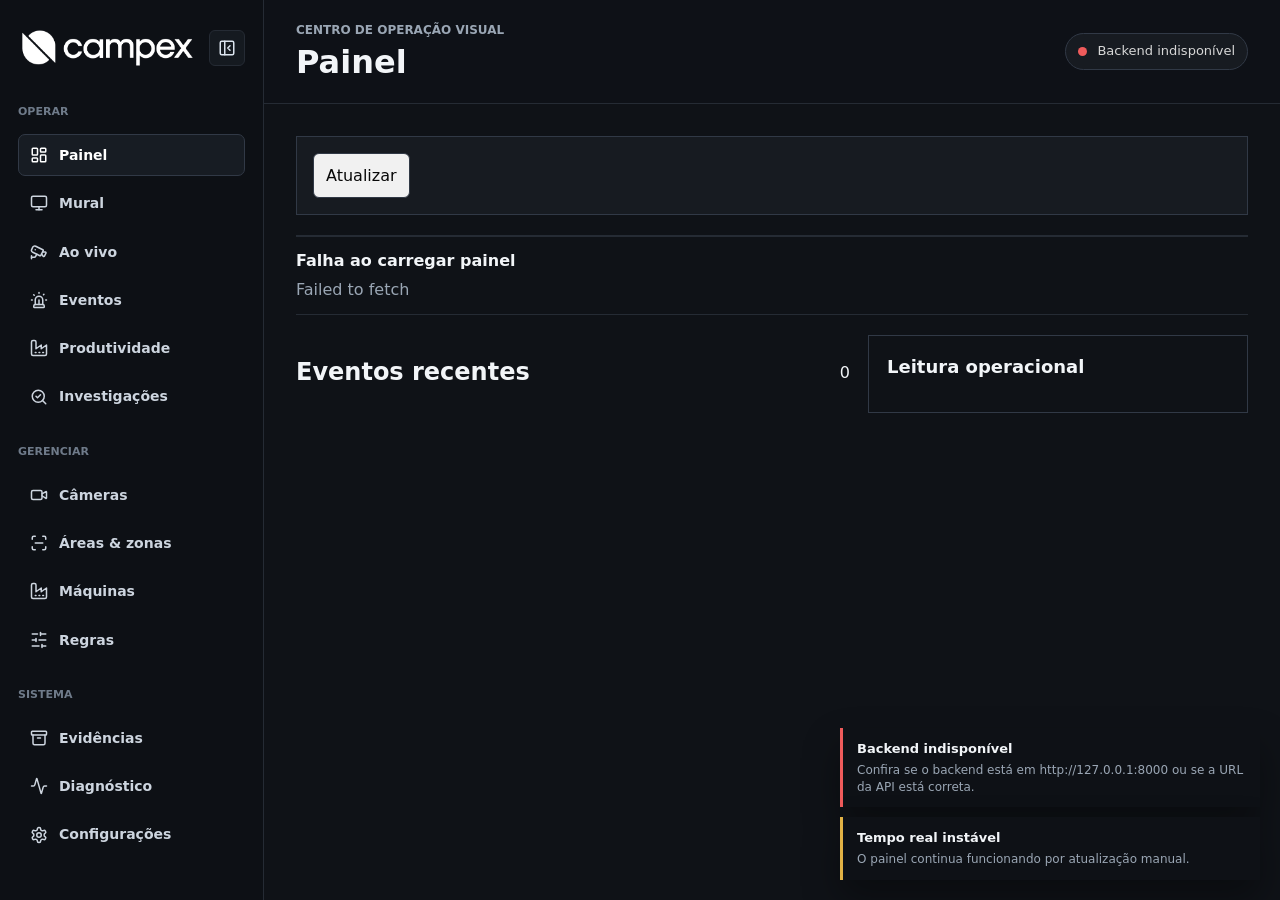
==== commit f0d585e9: "Initial CAMPEX project" ====
--- a/frontend/index.html
+++ b/frontend/index.html
@@ -11,31 +11,41 @@
     <link rel="stylesheet" href="./css/components.css" />
   </head>
   <body>
-    <div class="app-shell">
+    <div class="app-shell" id="app-shell">
       <aside class="sidebar" aria-label="Navegacao principal">
-        <a class="brand" href="#live" aria-label="CAMPEX inicio">
-          <img src="./assets/simbolo.jpeg" alt="" class="brand-mark" />
-          <span>CAMPEX</span>
-        </a>
+        <div class="sidebar-head">
+          <a class="brand" href="#dashboard" aria-label="CAMPEX inicio">
+            <img src="./assets/campex-logo-white.png" alt="Campex" class="brand-logo" />
+          </a>
+          <button class="sidebar-toggle" id="sidebar-toggle" type="button" aria-label="Recolher menu" aria-expanded="true">
+            <i data-lucide="panel-left-close" aria-hidden="true"></i>
+          </button>
+        </div>
 
         <nav class="nav-groups">
           <section class="nav-group" aria-labelledby="nav-operar">
             <h2 id="nav-operar">Operar</h2>
-            <a href="#live" data-route="live">Ao vivo</a>
-            <a href="#events" data-route="events">Eventos</a>
-            <a href="#investigations" data-route="investigations">Investigações</a>
+            <a href="#dashboard" data-route="dashboard" title="Painel"><i data-lucide="layout-dashboard" aria-hidden="true"></i><span>Painel</span></a>
+            <a href="#wall" data-route="wall" title="Mural"><i data-lucide="monitor" aria-hidden="true"></i><span>Mural</span></a>
+            <a href="#live" data-route="live" title="Ao vivo"><i data-lucide="cctv" aria-hidden="true"></i><span>Ao vivo</span></a>
+            <a href="#events" data-route="events" title="Eventos"><i data-lucide="siren" aria-hidden="true"></i><span>Eventos</span></a>
+            <a href="#productivity" data-route="productivity" title="Produtividade"><i data-lucide="factory" aria-hidden="true"></i><span>Produtividade</span></a>
+            <a href="#investigations" data-route="investigations" title="Investigações"><i data-lucide="search-check" aria-hidden="true"></i><span>Investigações</span></a>
           </section>
 
           <section class="nav-group" aria-labelledby="nav-gerenciar">
             <h2 id="nav-gerenciar">Gerenciar</h2>
-            <a href="#cameras" data-route="cameras">Câmeras</a>
-            <a href="#zones" data-route="zones">Áreas & zonas</a>
-            <a href="#rules" data-route="rules">Regras</a>
+            <a href="#cameras" data-route="cameras" title="Câmeras"><i data-lucide="video" aria-hidden="true"></i><span>Câmeras</span></a>
+            <a href="#zones" data-route="zones" title="Áreas e zonas"><i data-lucide="scan-line" aria-hidden="true"></i><span>Áreas & zonas</span></a>
+            <a href="#machines" data-route="machines" title="Máquinas"><i data-lucide="factory" aria-hidden="true"></i><span>Máquinas</span></a>
+            <a href="#rules" data-route="rules" title="Regras"><i data-lucide="sliders-horizontal" aria-hidden="true"></i><span>Regras</span></a>
           </section>
 
           <section class="nav-group" aria-labelledby="nav-sistema">
             <h2 id="nav-sistema">Sistema</h2>
-            <a href="#settings" data-route="settings">Configurações</a>
+            <a href="#evidence" data-route="evidence" title="Evidências"><i data-lucide="archive" aria-hidden="true"></i><span>Evidências</span></a>
+            <a href="#diagnostics" data-route="diagnostics" title="Diagnóstico"><i data-lucide="activity" aria-hidden="true"></i><span>Diagnóstico</span></a>
+            <a href="#settings" data-route="settings" title="Configurações"><i data-lucide="settings" aria-hidden="true"></i><span>Configurações</span></a>
           </section>
         </nav>
       </aside>
@@ -43,7 +53,7 @@
       <main class="workspace">
         <header class="topbar">
           <div>
-            <p class="eyebrow">Sprint 1 / Camera Source</p>
+            <p class="eyebrow">Centro de operação visual</p>
             <h1 id="page-title">Ao vivo</h1>
           </div>
           <div class="connection" id="backend-status" data-state="checking" role="status">
@@ -55,7 +65,9 @@
         <section class="content-stage" id="app-view" aria-live="polite"></section>
       </main>
     </div>
+    <div class="toast-stack" id="toast-stack" aria-live="polite" aria-atomic="false"></div>
 
+    <script src="./vendor/lucide.min.js"></script>
     <script type="module" src="./js/app.js"></script>
   </body>
 </html>
--- a/frontend/css/tokens.css
+++ b/frontend/css/tokens.css
@@ -1,17 +1,25 @@
 :root {
-  --color-black: #050505;
-  --color-ink: #111111;
-  --color-panel: #181818;
-  --color-panel-soft: #202020;
-  --color-border: #2f2f2f;
-  --color-text: #f4f4f4;
-  --color-muted: #9d9d9d;
-  --color-paper: #f7f7f7;
-  --color-paper-muted: #e8e8e8;
-  --color-online: #1fb65c;
-  --color-attention: #d8a21d;
-  --color-critical: #d43c3c;
-  --font-sans: Inter, ui-sans-serif, system-ui, -apple-system, BlinkMacSystemFont, "Segoe UI", sans-serif;
+  --color-black: #090a0c;
+  --color-ink: #12151a;
+  --color-panel: #171b21;
+  --color-panel-soft: #20262e;
+  --color-elevated: #232a33;
+  --color-border: #313946;
+  --color-border-soft: #252b34;
+  --color-text: #f2f5f8;
+  --color-muted: #9aa6b4;
+  --color-subtle: #6f7b8a;
+  --color-paper: #f7f8fa;
+  --color-paper-muted: #e8ebef;
+  --color-online: #31c46b;
+  --color-attention: #e2b245;
+  --color-critical: #ef5b5b;
+  --color-accent: #7db3ff;
+  --font-display: "Avenir Next", Avenir, "Nunito Sans", "Segoe UI", ui-sans-serif, system-ui, -apple-system, BlinkMacSystemFont, sans-serif;
+  --font-sans: "Inter", "SF Pro Text", "Segoe UI", ui-sans-serif, system-ui, -apple-system, BlinkMacSystemFont, sans-serif;
+  --font-mono: "SFMono-Regular", "Cascadia Code", "Roboto Mono", ui-monospace, monospace;
   --sidebar-width: 264px;
+  --sidebar-collapsed-width: 76px;
   --radius: 8px;
+  --shadow-panel: 0 16px 40px rgba(0, 0, 0, 0.26);
 }
--- a/frontend/css/global.css
+++ b/frontend/css/global.css
@@ -10,9 +10,10 @@
 body {
   min-height: 100vh;
   margin: 0;
-  background: var(--color-black);
+  background: #0b0d10;
   color: var(--color-text);
   font-family: var(--font-sans);
+  line-height: 1.45;
 }
 
 a {
@@ -31,3 +32,27 @@
   display: block;
   max-width: 100%;
 }
+
+button,
+select,
+input,
+textarea {
+  border-radius: 6px;
+}
+
+button {
+  transition: background 0.16s ease, border-color 0.16s ease, color 0.16s ease, transform 0.16s ease;
+}
+
+button:hover {
+  transform: translateY(-1px);
+}
+
+button:focus-visible,
+input:focus-visible,
+select:focus-visible,
+textarea:focus-visible,
+a:focus-visible {
+  outline: 2px solid var(--color-accent);
+  outline-offset: 2px;
+}
--- a/frontend/css/layout.css
+++ b/frontend/css/layout.css
@@ -2,33 +2,65 @@
   display: grid;
   grid-template-columns: var(--sidebar-width) minmax(0, 1fr);
   min-height: 100vh;
+  transition: grid-template-columns 0.2s ease;
+}
+
+.app-shell[data-sidebar="collapsed"] {
+  grid-template-columns: var(--sidebar-collapsed-width) minmax(0, 1fr);
 }
 
 .sidebar {
   display: flex;
   flex-direction: column;
   gap: 32px;
-  border-right: 1px solid var(--color-border);
-  background: #0b0b0b;
+  border-right: 1px solid var(--color-border-soft);
+  background: #0d1015;
   padding: 24px 18px;
 }
 
+.sidebar-head {
+  display: flex;
+  align-items: center;
+  justify-content: space-between;
+  gap: 12px;
+  min-height: 48px;
+}
+
 .brand {
   display: flex;
   align-items: center;
-  gap: 12px;
-  min-height: 44px;
-  color: #ffffff;
-  font-size: 18px;
-  font-weight: 700;
-}
-
-.brand-mark {
+  min-width: 0;
+  min-height: 48px;
+}
+
+.brand-logo {
+  width: min(188px, 100%);
+  height: auto;
+  object-fit: contain;
+}
+
+.sidebar-toggle {
+  display: inline-grid;
+  flex: 0 0 36px;
   width: 36px;
   height: 36px;
-  border: 1px solid var(--color-border);
-  background: #ffffff;
-  object-fit: cover;
+  place-items: center;
+  border: 1px solid var(--color-border-soft);
+  background: #151a20;
+  color: #dbe4ee;
+  cursor: pointer;
+}
+
+.sidebar-toggle svg,
+.nav-group a svg {
+  width: 18px;
+  height: 18px;
+  stroke-width: 2;
+}
+
+.sidebar-toggle:hover {
+  border-color: var(--color-border);
+  background: #1d232b;
 }
 
 .nav-groups {
@@ -44,32 +76,88 @@
 
 .nav-group h2 {
   margin: 0 0 8px;
-  color: #747474;
+  color: var(--color-subtle);
+  font-family: var(--font-display);
   font-size: 11px;
-  font-weight: 700;
+  font-weight: 650;
   letter-spacing: 0;
   text-transform: uppercase;
 }
 
 .nav-group a {
-  border-left: 2px solid transparent;
-  color: #c9c9c9;
-  padding: 9px 10px;
+  display: flex;
+  align-items: center;
+  gap: 11px;
+  border: 1px solid transparent;
+  border-radius: 7px;
+  color: #cdd5df;
+  font-family: var(--font-display);
+  padding: 10px 11px;
   font-size: 14px;
+  font-weight: 560;
+  white-space: nowrap;
 }
 
 .nav-group a:hover,
 .nav-group a[aria-current="page"] {
-  border-left-color: #ffffff;
-  background: #151515;
+  border-color: var(--color-border);
+  background: #171c23;
   color: #ffffff;
 }
 
+.app-shell[data-sidebar="collapsed"] .sidebar {
+  align-items: center;
+  padding-inline: 14px;
+}
+
+.app-shell[data-sidebar="collapsed"] .sidebar-head {
+  flex-direction: column;
+  gap: 16px;
+}
+
+.app-shell[data-sidebar="collapsed"] .brand {
+  width: 42px;
+  overflow: hidden;
+}
+
+.app-shell[data-sidebar="collapsed"] .brand-logo {
+  width: 188px;
+  max-width: none;
+}
+
+.app-shell[data-sidebar="collapsed"] .nav-groups {
+  align-items: center;
+  gap: 22px;
+  width: 100%;
+}
+
+.app-shell[data-sidebar="collapsed"] .nav-group {
+  width: 100%;
+  justify-items: center;
+}
+
+.app-shell[data-sidebar="collapsed"] .nav-group h2,
+.app-shell[data-sidebar="collapsed"] .nav-group a span {
+  position: absolute;
+  width: 1px;
+  height: 1px;
+  overflow: hidden;
+  clip: rect(0, 0, 0, 0);
+  white-space: nowrap;
+}
+
+.app-shell[data-sidebar="collapsed"] .nav-group a {
+  justify-content: center;
+  width: 46px;
+  height: 42px;
+  padding: 0;
+}
+
 .workspace {
   display: flex;
   min-width: 0;
   flex-direction: column;
-  background: linear-gradient(180deg, #101010 0%, #060606 100%);
+  background: #0f1217;
 }
 
 .topbar {
@@ -78,22 +166,26 @@
   justify-content: space-between;
   gap: 24px;
   min-height: 96px;
-  border-bottom: 1px solid var(--color-border);
+  border-bottom: 1px solid var(--color-border-soft);
+  background: rgba(15, 18, 23, 0.92);
   padding: 22px 32px;
 }
 
 .eyebrow {
   margin: 0 0 6px;
   color: var(--color-muted);
+  font-family: var(--font-display);
   font-size: 12px;
-  font-weight: 700;
+  font-weight: 650;
   text-transform: uppercase;
 }
 
 .topbar h1 {
   margin: 0;
-  font-size: 28px;
-  font-weight: 650;
+  font-family: var(--font-display);
+  font-size: 32px;
+  font-weight: 680;
+  line-height: 1.1;
 }
 
 .content-stage {
@@ -108,13 +200,67 @@
     grid-template-columns: 1fr;
   }
 
+  .app-shell[data-sidebar="collapsed"] {
+    grid-template-columns: 1fr;
+  }
+
   .sidebar {
     border-right: 0;
     border-bottom: 1px solid var(--color-border);
   }
 
+  .sidebar-head {
+    align-items: flex-start;
+  }
+
+  .sidebar-toggle {
+    display: none;
+  }
+
   .nav-groups {
     gap: 18px;
+  }
+
+  .app-shell[data-sidebar="collapsed"] .sidebar {
+    align-items: stretch;
+    padding: 24px 18px;
+  }
+
+  .app-shell[data-sidebar="collapsed"] .sidebar-head {
+    flex-direction: row;
+  }
+
+  .app-shell[data-sidebar="collapsed"] .brand {
+    width: auto;
+    overflow: visible;
+  }
+
+  .app-shell[data-sidebar="collapsed"] .brand-logo {
+    width: min(188px, 100%);
+    max-width: 100%;
+  }
+
+  .app-shell[data-sidebar="collapsed"] .nav-groups,
+  .app-shell[data-sidebar="collapsed"] .nav-group {
+    align-items: stretch;
+    justify-items: stretch;
+    width: auto;
+  }
+
+  .app-shell[data-sidebar="collapsed"] .nav-group h2,
+  .app-shell[data-sidebar="collapsed"] .nav-group a span {
+    position: static;
+    width: auto;
+    height: auto;
+    overflow: visible;
+    clip: auto;
+  }
+
+  .app-shell[data-sidebar="collapsed"] .nav-group a {
+    justify-content: flex-start;
+    width: auto;
+    height: auto;
+    padding: 10px 11px;
   }
 
   .topbar {
--- a/frontend/css/components.css
+++ b/frontend/css/components.css
@@ -4,7 +4,8 @@
   gap: 10px;
   min-height: 36px;
   border: 1px solid var(--color-border);
-  background: #111111;
+  border-radius: 999px;
+  background: var(--color-panel);
   padding: 8px 12px;
   color: #d7d7d7;
   font-size: 13px;
@@ -13,6 +14,7 @@
 .status-dot {
   width: 9px;
   height: 9px;
+  border-radius: 999px;
   background: var(--color-muted);
 }
 
@@ -24,6 +26,56 @@
   background: var(--color-critical);
 }
 
+.connection[data-state="checking"] .status-dot {
+  background: var(--color-attention);
+}
+
+.toast-stack {
+  position: fixed;
+  right: 20px;
+  bottom: 20px;
+  z-index: 50;
+  display: grid;
+  gap: 10px;
+  width: min(420px, calc(100vw - 40px));
+  pointer-events: none;
+}
+
+.toast {
+  display: grid;
+  gap: 3px;
+  border-left: 3px solid var(--color-accent);
+  background: rgba(15, 18, 23, 0.96);
+  padding: 12px 14px;
+  color: var(--color-text);
+  box-shadow: 0 18px 36px rgba(0, 0, 0, 0.34);
+  pointer-events: auto;
+}
+
+.toast strong {
+  font-family: var(--font-display);
+  font-size: 13px;
+  font-weight: 680;
+}
+
+.toast span {
+  color: var(--color-muted);
+  font-size: 12px;
+  line-height: 1.4;
+}
+
+.toast[data-type="success"] {
+  border-left-color: var(--color-online);
+}
+
+.toast[data-type="warning"] {
+  border-left-color: var(--color-attention);
+}
+
+.toast[data-type="error"] {
+  border-left-color: var(--color-critical);
+}
+
 .foundation-panel {
   display: grid;
   width: 100%;
@@ -34,14 +86,17 @@
 .module-notice {
   max-width: 760px;
   border: 1px solid var(--color-border);
-  background: rgba(18, 18, 18, 0.94);
+  border-radius: var(--radius);
+  background: var(--color-panel);
+  box-shadow: var(--shadow-panel);
   padding: 28px;
 }
 
 .module-notice h2 {
   margin: 0 0 10px;
+  font-family: var(--font-display);
   font-size: 22px;
-  font-weight: 650;
+  font-weight: 680;
 }
 
 .module-notice p {
@@ -56,12 +111,14 @@
   gap: 1px;
   max-width: 860px;
   border: 1px solid var(--color-border);
+  border-radius: var(--radius);
   background: var(--color-border);
+  overflow: hidden;
 }
 
 .system-cell {
   min-height: 104px;
-  background: #111111;
+  background: var(--color-panel);
   padding: 18px;
 }
 
@@ -75,8 +132,9 @@
 
 .system-cell strong {
   color: #ffffff;
+  font-family: var(--font-display);
   font-size: 16px;
-  font-weight: 600;
+  font-weight: 650;
 }
 
 @media (max-width: 820px) {
@@ -86,33 +144,31 @@
 }
 
 .camera-admin {
-  display: grid;
-  grid-template-columns: minmax(280px, 380px) minmax(0, 1fr);
-  gap: 24px;
-  width: 100%;
-  align-items: start;
-}
-
-.camera-form-panel,
+  display: block;
+  width: 100%;
+}
+
 .camera-list-panel {
   border: 1px solid var(--color-border);
-  background: #111111;
+  border-radius: var(--radius);
+  background: var(--color-panel);
+  box-shadow: var(--shadow-panel);
   padding: 22px;
 }
 
-.camera-form-panel h2,
 .camera-list-panel h2 {
   margin: 0;
+  font-family: var(--font-display);
   font-size: 18px;
+  font-weight: 680;
 }
 
 #camera-form {
   display: grid;
   gap: 14px;
-  margin-top: 18px;
-}
-
-#camera-form label,
+}
+
+.modal-form label,
 .inline-toggle {
   display: grid;
   gap: 7px;
@@ -120,28 +176,60 @@
   font-size: 13px;
 }
 
-#camera-form input,
-#camera-form select {
-  width: 100%;
-  border: 1px solid var(--color-border);
-  background: #050505;
+.modal-form input,
+.modal-form select,
+.modal-form textarea {
+  width: 100%;
+  border: 1px solid var(--color-border);
+  background: #0c0f14;
   color: #ffffff;
   padding: 10px 11px;
 }
 
-#camera-form button,
 .section-heading button,
+.modal-actions button,
 .row-actions button {
-  border: 1px solid #4a4a4a;
-  background: #f1f1f1;
-  color: #080808;
+  border: 1px solid var(--color-border);
+  background: var(--color-paper);
+  color: #101318;
   padding: 9px 12px;
   cursor: pointer;
 }
 
+.section-heading button {
+  display: inline-flex;
+  align-items: center;
+  gap: 8px;
+}
+
+.section-heading button svg {
+  width: 16px;
+  height: 16px;
+}
+
+.row-actions button {
+  background: #151a21;
+  color: var(--color-text);
+}
+
+.row-actions button:hover,
+.section-heading button:hover,
+.ops-toolbar button:hover,
+.stack-form button:hover,
+.zone-draw-tools button:hover {
+  border-color: var(--color-accent);
+}
+
 .form-options {
   display: grid;
   gap: 10px;
+}
+
+.section-actions {
+  display: flex;
+  align-items: center;
+  gap: 10px;
+  flex-wrap: wrap;
 }
 
 .inline-toggle {
@@ -174,7 +262,8 @@
   gap: 14px;
   align-items: center;
   border: 1px solid var(--color-border);
-  background: #070707;
+  border-radius: var(--radius);
+  background: #11161d;
   padding: 14px;
 }
 
@@ -183,6 +272,13 @@
   display: block;
 }
 
+.camera-row strong,
+.ops-row strong,
+.insight-line strong {
+  font-family: var(--font-display);
+  font-weight: 660;
+}
+
 .camera-row > div:first-child span {
   overflow-wrap: anywhere;
   color: var(--color-muted);
@@ -190,9 +286,19 @@
   margin-top: 5px;
 }
 
+.camera-row > div:first-child small {
+  display: block;
+  overflow-wrap: anywhere;
+  color: var(--color-subtle);
+  font-size: 11px;
+  margin-top: 5px;
+}
+
 .health-badge {
   min-width: 96px;
   border: 1px solid var(--color-border);
+  border-radius: 999px;
+  background: rgba(255, 255, 255, 0.03);
   padding: 7px 9px;
   text-align: center;
   font-size: 12px;
@@ -218,6 +324,28 @@
   display: flex;
   gap: 8px;
   flex-wrap: wrap;
+}
+
+.mode-toggle {
+  min-width: 132px;
+}
+
+.mode-toggle[data-active="true"] {
+  background: rgba(49, 196, 107, 0.12);
+  border-color: var(--color-online);
+  color: var(--color-online);
+}
+
+.mode-toggle[data-status="ERROR"] {
+  background: rgba(239, 91, 91, 0.12);
+  border-color: var(--color-critical);
+  color: var(--color-critical);
+}
+
+.mode-toggle[data-loading="true"] {
+  background: rgba(226, 178, 69, 0.12);
+  border-color: var(--color-attention);
+  color: var(--color-attention);
 }
 
 .camera-result {
@@ -232,11 +360,143 @@
   font-size: 12px;
 }
 
+.modal-layer {
+  position: fixed;
+  z-index: 60;
+  inset: 0;
+  display: grid;
+  place-items: center;
+  padding: 24px;
+}
+
+.modal-layer[hidden] {
+  display: none;
+}
+
+.modal-backdrop {
+  position: absolute;
+  inset: 0;
+  background: rgba(6, 8, 11, 0.72);
+  backdrop-filter: blur(10px);
+}
+
+.modal-window {
+  position: relative;
+  z-index: 1;
+  width: min(560px, 100%);
+  max-height: min(760px, calc(100vh - 48px));
+  overflow: auto;
+  border: 1px solid var(--color-border);
+  border-radius: 8px;
+  background: #11161d;
+  box-shadow: 0 24px 80px rgba(0, 0, 0, 0.46);
+}
+
+.modal-header {
+  display: flex;
+  align-items: flex-start;
+  justify-content: space-between;
+  gap: 18px;
+  border-bottom: 1px solid var(--color-border-soft);
+  padding: 22px 22px 18px;
+}
+
+.modal-header h2 {
+  margin: 0;
+  font-family: var(--font-display);
+  font-size: 22px;
+  font-weight: 680;
+}
+
+.modal-form {
+  padding: 22px;
+}
+
+.modal-actions {
+  display: flex;
+  justify-content: flex-end;
+  gap: 10px;
+  flex-wrap: wrap;
+  border-top: 1px solid var(--color-border-soft);
+  margin: 8px -22px -22px;
+  padding: 18px 22px;
+}
+
+.modal-actions button {
+  display: inline-flex;
+  align-items: center;
+  gap: 8px;
+}
+
+.modal-actions button svg {
+  width: 16px;
+  height: 16px;
+}
+
+.modal-actions .primary-action {
+  border-color: var(--color-accent);
+  background: var(--color-paper);
+  color: #101318;
+  font-weight: 700;
+}
+
+.icon-button {
+  display: inline-grid;
+  width: 36px;
+  height: 36px;
+  place-items: center;
+  border: 1px solid var(--color-border-soft);
+  background: #171d25;
+  color: var(--color-text);
+  cursor: pointer;
+}
+
+.icon-button svg {
+  width: 18px;
+  height: 18px;
+}
+
+.modal-test-result {
+  border: 1px solid var(--color-border-soft);
+  background: #0c0f14;
+  color: var(--color-muted);
+  padding: 12px;
+  font-size: 13px;
+}
+
+.modal-test-result[data-state="success"] {
+  border-color: var(--color-online);
+  color: var(--color-online);
+}
+
+.modal-test-result[data-state="error"] {
+  border-color: var(--color-critical);
+  color: var(--color-critical);
+}
+
+.modal-test-result[data-state="loading"] {
+  border-color: var(--color-attention);
+  color: var(--color-attention);
+}
+
+.camera-preview {
+  width: 100%;
+  max-height: 260px;
+  object-fit: contain;
+  border: 1px solid var(--color-border-soft);
+  background: #05070a;
+}
+
+body[data-modal-open="true"] {
+  overflow: hidden;
+}
+
 .empty-state {
   display: grid;
   gap: 6px;
   border: 1px solid var(--color-border);
-  background: #070707;
+  border-radius: var(--radius);
+  background: #12171e;
   padding: 18px;
 }
 
@@ -245,11 +505,17 @@
   line-height: 1.5;
 }
 
+.empty-state button {
+  justify-self: start;
+  border: 1px solid var(--color-border);
+  background: var(--color-paper);
+  color: #101318;
+  margin-top: 8px;
+  padding: 9px 12px;
+  cursor: pointer;
+}
+
 @media (max-width: 1080px) {
-  .camera-admin {
-    grid-template-columns: 1fr;
-  }
-
   .camera-row {
     grid-template-columns: 1fr;
   }
@@ -267,7 +533,9 @@
   justify-content: space-between;
   gap: 16px;
   border: 1px solid var(--color-border);
-  background: #101010;
+  border-radius: var(--radius);
+  background: var(--color-panel);
+  box-shadow: var(--shadow-panel);
   padding: 16px;
 }
 
@@ -281,27 +549,27 @@
 
 .live-toolbar select {
   border: 1px solid var(--color-border);
-  background: #050505;
+  background: #0c0f14;
   color: #ffffff;
   padding: 10px 11px;
 }
 
-.live-grid {
-  display: grid;
-  grid-template-columns: minmax(0, 1fr) 320px;
-  gap: 18px;
-  min-height: 560px;
-}
-
-.live-feed,
-.live-inspector {
-  border: 1px solid var(--color-border);
-  background: #070707;
+.live-stage {
+  display: grid;
+  min-height: 640px;
 }
 
 .live-feed {
-  display: grid;
-  grid-template-rows: auto minmax(0, 1fr);
+  border: 1px solid var(--color-border);
+  border-radius: var(--radius);
+  background: var(--color-panel);
+  box-shadow: var(--shadow-panel);
+  overflow: hidden;
+}
+
+.live-feed {
+  display: grid;
+  grid-template-rows: auto minmax(0, 1fr) auto;
 }
 
 .live-feed-header {
@@ -309,30 +577,82 @@
   align-items: center;
   justify-content: space-between;
   gap: 12px;
-  border-bottom: 1px solid var(--color-border);
+  border-bottom: 1px solid var(--color-border-soft);
+  background: #151a21;
   padding: 12px 14px;
 }
 
-#live-stream {
+.live-feed-header strong,
+.live-feed-header span {
   display: block;
+}
+
+.live-feed-header strong {
+  font-family: var(--font-display);
+  font-weight: 680;
+}
+
+.live-feed-header div:first-child span {
+  margin-top: 3px;
+  color: var(--color-muted);
+  font-size: 12px;
+}
+
+.live-status-badges {
+  display: flex;
+  gap: 8px;
+  flex-wrap: wrap;
+  justify-content: flex-end;
+}
+
+.live-media-host {
+  display: grid;
+  place-items: center;
   width: 100%;
   height: 100%;
-  min-height: 480px;
+  min-height: 560px;
+  background: #05070a;
+  overflow: hidden;
+}
+
+.live-media {
+  display: block;
+  width: 100%;
+  height: 100%;
+  min-height: 560px;
   object-fit: contain;
-  background: #000000;
-}
-
-.live-inspector {
-  display: grid;
-  align-content: start;
-  gap: 16px;
-  padding: 18px;
-}
-
-.live-inspector h2,
-.live-inspector h3 {
-  margin: 0;
-  font-size: 16px;
+  background: #05070a;
+}
+
+.media-placeholder {
+  display: grid;
+  place-items: center;
+  width: 100%;
+  min-height: 560px;
+  padding: 24px;
+  color: var(--color-muted);
+  text-align: center;
+}
+
+.live-telemetry {
+  display: flex;
+  align-items: center;
+  gap: 18px;
+  flex-wrap: wrap;
+  border-top: 1px solid var(--color-border-soft);
+  background: #11161d;
+  padding: 10px 14px;
+  color: var(--color-muted);
+  font-size: 12px;
+}
+
+.live-telemetry strong {
+  color: var(--color-text);
+  font-weight: 650;
+}
+
+#live-error-line[data-state="error"] {
+  color: var(--color-critical);
 }
 
 .metric-list {
@@ -341,19 +661,23 @@
   gap: 1px;
   margin: 0;
   border: 1px solid var(--color-border);
+  border-radius: var(--radius);
   background: var(--color-border);
+  overflow: hidden;
 }
 
 .metric-list dt,
 .metric-list dd {
   margin: 0;
-  background: #0f0f0f;
+  background: #11161d;
   padding: 9px;
   font-size: 12px;
 }
 
 .metric-list dt {
   color: var(--color-muted);
+  font-family: var(--font-display);
+  font-weight: 650;
   text-transform: uppercase;
 }
 
@@ -367,21 +691,349 @@
   gap: 8px;
 }
 
-.object-row {
+.insight-line {
   display: grid;
   gap: 4px;
   border: 1px solid var(--color-border);
-  background: #0f0f0f;
+  border-radius: var(--radius);
+  background: #11161d;
   padding: 10px;
 }
 
-.object-row span {
-  color: var(--color-muted);
-  font-size: 12px;
+.insight-line span {
+  color: var(--color-muted);
+  font-size: 12px;
+}
+
+.ops-page {
+  display: grid;
+  align-content: start;
+  gap: 20px;
+  width: 100%;
+}
+
+.ops-toolbar {
+  display: flex;
+  align-items: end;
+  gap: 12px;
+  flex-wrap: wrap;
+  border: 1px solid var(--color-border);
+  border-radius: var(--radius);
+  background: var(--color-panel);
+  padding: 16px;
+  box-shadow: var(--shadow-panel);
+}
+
+.ops-toolbar label,
+.stack-form label {
+  display: grid;
+  gap: 7px;
+  color: #bdbdbd;
+  font-size: 13px;
+}
+
+.ops-toolbar input,
+.ops-toolbar select,
+.stack-form input,
+.stack-form select,
+.stack-form textarea {
+  min-width: 180px;
+  border: 1px solid var(--color-border);
+  background: #0c0f14;
+  color: #ffffff;
+  padding: 10px 11px;
+}
+
+.stack-form textarea {
+  min-width: 0;
+  resize: vertical;
+}
+
+.ops-toolbar button,
+.stack-form button {
+  border: 1px solid var(--color-border);
+  background: #f1f1f1;
+  color: #080808;
+  padding: 10px 12px;
+  cursor: pointer;
+}
+
+.zone-designer {
+  display: grid;
+  gap: 10px;
+  margin: 14px 0;
+  border: 1px solid var(--color-border);
+  border-radius: var(--radius);
+  background: var(--color-panel);
+  box-shadow: var(--shadow-panel);
+  overflow: hidden;
+}
+
+.zone-designer-header,
+.zone-draw-tools {
+  display: flex;
+  align-items: center;
+  justify-content: space-between;
+  gap: 10px;
+  flex-wrap: wrap;
+  padding: 12px;
+}
+
+.zone-designer-header {
+  border-bottom: 1px solid var(--color-border-soft);
+  background: #151a21;
+}
+
+.zone-designer-header span {
+  color: var(--color-muted);
+  font-size: 12px;
+}
+
+.zone-media-host {
+  position: relative;
+  display: grid;
+  place-items: center;
+  min-height: 420px;
+  aspect-ratio: 16 / 9;
+  background: #05070a;
+  overflow: hidden;
+}
+
+.zone-media {
+  width: 100%;
+  height: 100%;
+  min-height: 420px;
+  object-fit: contain;
+  background: #05070a;
+}
+
+.zone-draw-canvas {
+  position: absolute;
+  inset: 0;
+  width: 100%;
+  height: 100%;
+  cursor: crosshair;
+  touch-action: none;
+}
+
+.zone-draw-tools {
+  justify-content: flex-start;
+  border-top: 1px solid var(--color-border-soft);
+  background: #151a21;
+}
+
+.ops-grid {
+  display: grid;
+  grid-template-columns: minmax(0, 1fr) minmax(280px, 380px);
+  gap: 18px;
+  align-items: start;
+}
+
+.ops-list {
+  display: grid;
+  gap: 10px;
+}
+
+.ops-row {
+  display: grid;
+  grid-template-columns: minmax(0, 1fr) auto auto auto;
+  gap: 12px;
+  align-items: center;
+  border: 1px solid var(--color-border);
+  border-radius: var(--radius);
+  background: #11161d;
+  padding: 14px;
+  transition: border-color 0.16s ease, background 0.16s ease, transform 0.16s ease;
+}
+
+.ops-row:hover,
+.camera-row:hover,
+.metric-item:hover {
+  border-color: #465365;
+  background: #151b23;
+}
+
+.ops-row strong,
+.ops-row span,
+.ops-row small {
+  display: block;
+}
+
+.ops-row span,
+.ops-row small {
+  color: var(--color-muted);
+  font-size: 12px;
+  line-height: 1.45;
+  overflow-wrap: anywhere;
+}
+
+.ops-detail {
+  display: grid;
+  gap: 14px;
+  border: 1px solid var(--color-border);
+  border-radius: var(--radius);
+  background: var(--color-panel);
+  padding: 18px;
+  box-shadow: var(--shadow-panel);
+}
+
+.ops-detail h2 {
+  margin: 0;
+  font-family: var(--font-display);
+  font-size: 18px;
+  font-weight: 680;
+}
+
+.stack-form {
+  display: grid;
+  gap: 14px;
+}
+
+.severity-badge {
+  min-width: 82px;
+  border: 1px solid var(--color-border);
+  border-radius: 999px;
+  background: rgba(255, 255, 255, 0.03);
+  padding: 7px 9px;
+  text-align: center;
+  font-family: var(--font-display);
+  font-size: 12px;
+  font-weight: 700;
+}
+
+.severity-badge[data-severity="critical"] {
+  border-color: var(--color-critical);
+  color: var(--color-critical);
+}
+
+.severity-badge[data-severity="attention"] {
+  border-color: var(--color-attention);
+  color: var(--color-attention);
+}
+
+.severity-badge[data-severity="info"] {
+  border-color: var(--color-online);
+  color: var(--color-online);
+}
+
+.health-badge[data-status="OPEN"],
+.health-badge[data-status="REVIEWING"] {
+  border-color: var(--color-attention);
+  color: var(--color-attention);
+}
+
+.health-badge[data-status="REVIEWED"],
+.health-badge[data-status="CLOSED"] {
+  border-color: var(--color-online);
+  color: var(--color-online);
+}
+
+.compact-strip {
+  max-width: none;
+  margin-bottom: 14px;
+}
+
+.code-block {
+  overflow: auto;
+  max-height: 360px;
+  margin: 0;
+  border: 1px solid var(--color-border);
+  border-radius: var(--radius);
+  background: #0b0e12;
+  color: #dfe6ee;
+  padding: 14px;
+  font-size: 12px;
+}
+
+.event-detail-panel {
+  display: grid;
+  gap: 12px;
+}
+
+.event-evidence {
+  width: 100%;
+  max-height: 280px;
+  border: 1px solid var(--color-border);
+  border-radius: var(--radius);
+  background: #05070a;
+  object-fit: contain;
+}
+
+.video-wall-grid {
+  display: grid;
+  gap: 12px;
+  min-height: 520px;
+}
+
+.video-wall-grid[data-layout="1"] {
+  grid-template-columns: 1fr;
+}
+
+.video-wall-grid[data-layout="4"] {
+  grid-template-columns: repeat(2, minmax(0, 1fr));
+}
+
+.video-wall-grid[data-layout="9"] {
+  grid-template-columns: repeat(3, minmax(0, 1fr));
+}
+
+.wall-tile {
+  display: grid;
+  grid-template-rows: auto minmax(0, 1fr);
+  min-height: 260px;
+  border: 1px solid var(--color-border);
+  border-radius: var(--radius);
+  background: var(--color-panel);
+  box-shadow: var(--shadow-panel);
+  overflow: hidden;
+}
+
+.wall-tile header {
+  display: flex;
+  align-items: center;
+  justify-content: space-between;
+  gap: 10px;
+  border-bottom: 1px solid var(--color-border-soft);
+  background: #151a21;
+  padding: 10px 12px;
+}
+
+.wall-tile strong,
+.section-heading h2 {
+  font-family: var(--font-display);
+  font-weight: 680;
+}
+
+.wall-media-host {
+  display: grid;
+  place-items: center;
+  min-height: 220px;
+  background: #05070a;
+}
+
+.wall-media {
+  width: 100%;
+  height: 100%;
+  min-height: 220px;
+  object-fit: contain;
+}
+
+@media (max-width: 1360px) {
+  .settings-grid {
+    grid-template-columns: repeat(2, minmax(0, 1fr));
+  }
 }
 
 @media (max-width: 1120px) {
-  .live-grid {
+  .ops-grid {
+    grid-template-columns: 1fr;
+  }
+
+  .ops-row {
+    grid-template-columns: 1fr;
+  }
+
+  .settings-grid {
     grid-template-columns: 1fr;
   }
 
@@ -393,4 +1045,150 @@
   .live-toolbar label {
     min-width: 0;
   }
-}
+
+  .video-wall-grid[data-layout] {
+    grid-template-columns: 1fr;
+  }
+}
+
+@media (max-width: 720px) {
+  .ops-toolbar,
+  .row-actions,
+  .zone-draw-tools {
+    align-items: stretch;
+    flex-direction: column;
+  }
+
+  .ops-toolbar label,
+  .ops-toolbar input,
+  .ops-toolbar select,
+  .ops-toolbar button,
+  .stack-form button,
+  .row-actions button,
+  .zone-draw-tools button {
+    width: 100%;
+  }
+
+  .zone-media-host,
+  .zone-media {
+    min-height: 260px;
+  }
+
+  .live-media-host,
+  .live-media,
+  .media-placeholder {
+    min-height: 320px;
+  }
+}
+
+/* Product surface: prefer operational rows over decorative blocks. */
+.module-notice,
+.camera-list-panel,
+.live-toolbar,
+.live-feed,
+.ops-toolbar,
+.zone-designer,
+.ops-detail,
+.metric-item,
+.wall-tile {
+  border-radius: 0;
+  box-shadow: none;
+}
+
+.module-notice,
+.camera-list-panel,
+.ops-detail,
+.zone-designer {
+  background: transparent;
+}
+
+.settings-grid {
+  display: grid;
+  grid-template-columns: 1fr;
+  gap: 0;
+  border-top: 1px solid var(--color-border-soft);
+  border-bottom: 1px solid var(--color-border-soft);
+}
+
+.metric-item {
+  display: grid;
+  grid-template-columns: minmax(140px, 0.45fr) minmax(0, 1fr) minmax(180px, 0.7fr);
+  gap: 18px;
+  align-items: baseline;
+  border: 0;
+  border-bottom: 1px solid var(--color-border-soft);
+  background: transparent;
+  padding: 14px 0;
+}
+
+.metric-item:last-child {
+  border-bottom: 0;
+}
+
+.metric-item span,
+.metric-item small {
+  color: var(--color-muted);
+  font-size: 12px;
+}
+
+.metric-item strong {
+  color: var(--color-text);
+  font-family: var(--font-display);
+  font-size: 18px;
+  font-weight: 680;
+  line-height: 1.25;
+}
+
+.insight-line,
+.empty-state {
+  border: 0;
+  border-top: 1px solid var(--color-border-soft);
+  border-radius: 0;
+  background: transparent;
+  padding: 12px 0;
+}
+
+.insight-line {
+  display: grid;
+  gap: 4px;
+}
+
+.insight-line span,
+.insight-line small {
+  color: var(--color-muted);
+  font-size: 12px;
+}
+
+.ops-row,
+.camera-row {
+  border-right: 0;
+  border-left: 0;
+  border-radius: 0;
+  background: transparent;
+}
+
+.ops-row:hover,
+.camera-row:hover,
+.metric-item:hover {
+  background: rgba(255, 255, 255, 0.025);
+}
+
+body[data-density="compact"] .ops-row,
+body[data-density="compact"] .camera-row,
+body[data-density="compact"] .metric-item {
+  padding-top: 9px;
+  padding-bottom: 9px;
+}
+
+.event-detail-panel {
+  display: grid;
+  gap: 12px;
+}
+
+@media (max-width: 720px) {
+  .metric-item {
+    grid-template-columns: 1fr;
+    gap: 4px;
+  }
+}
+  font-family: var(--font-mono);
